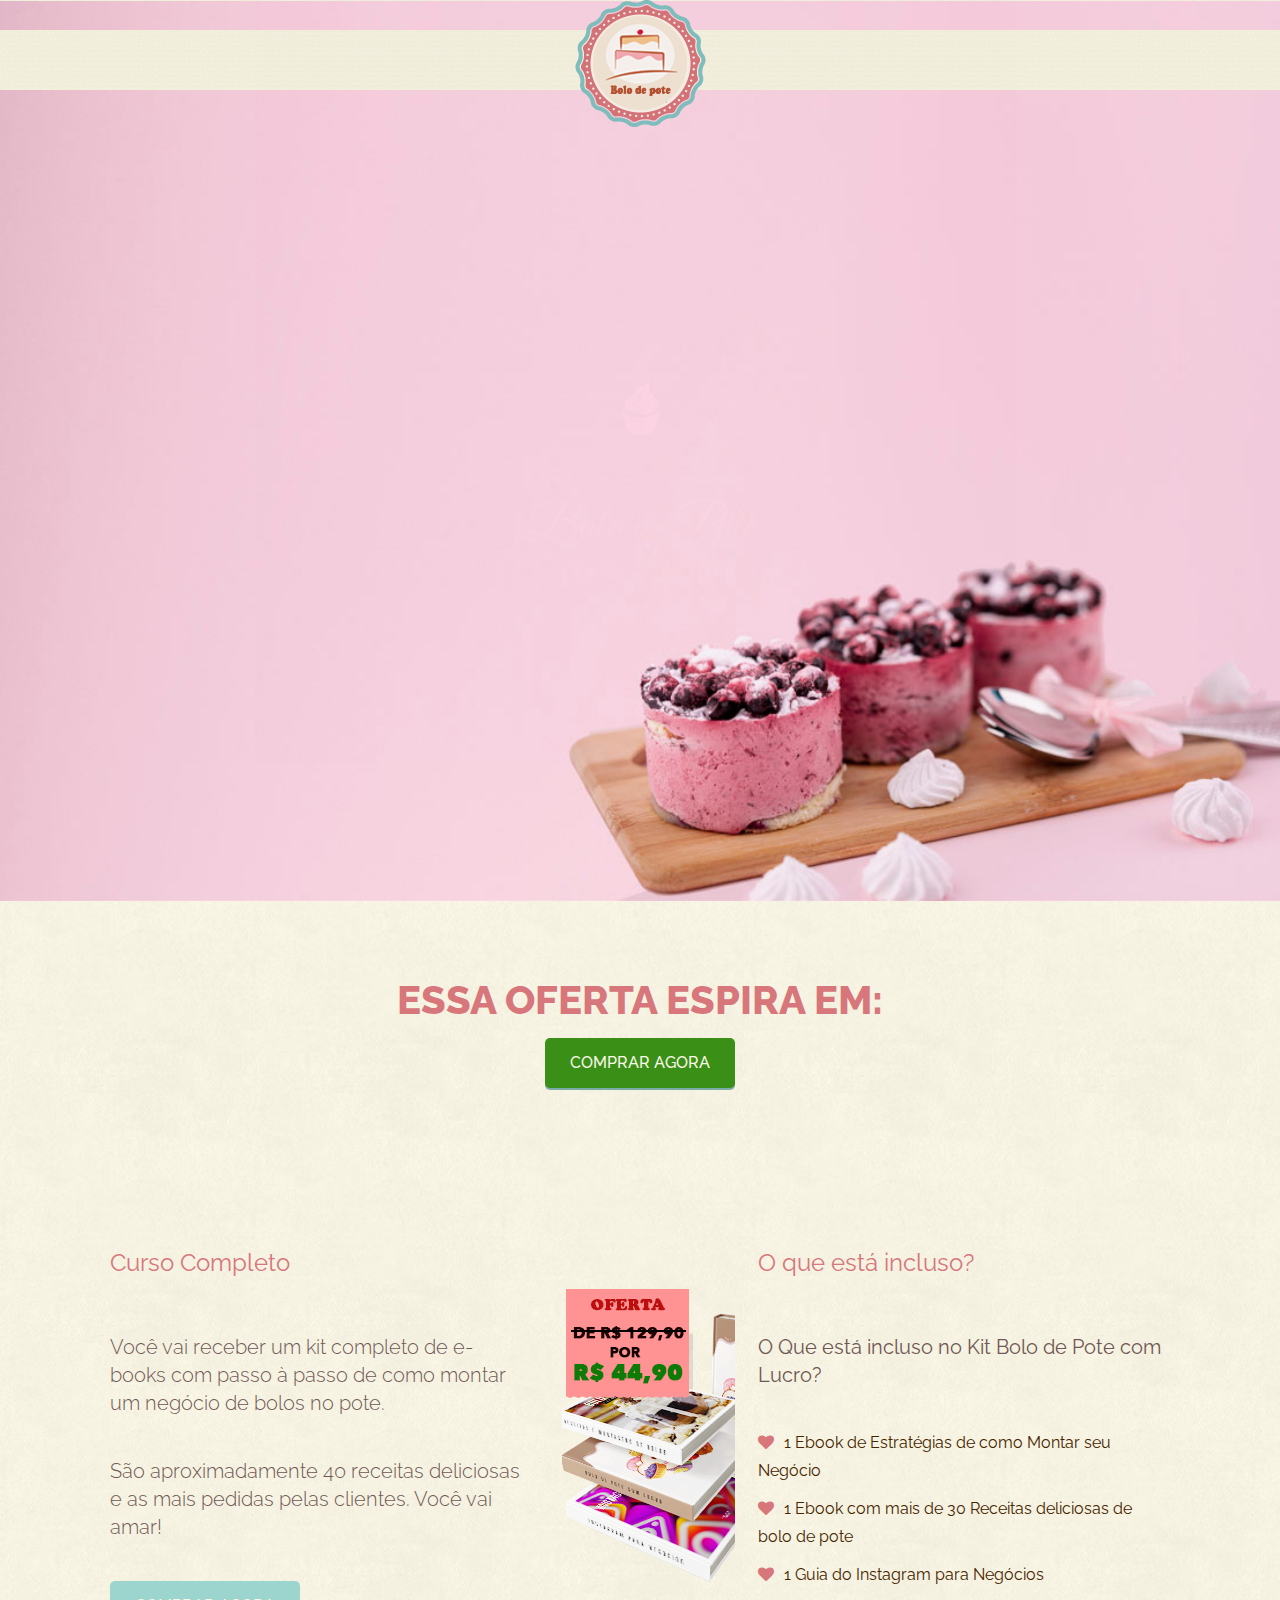
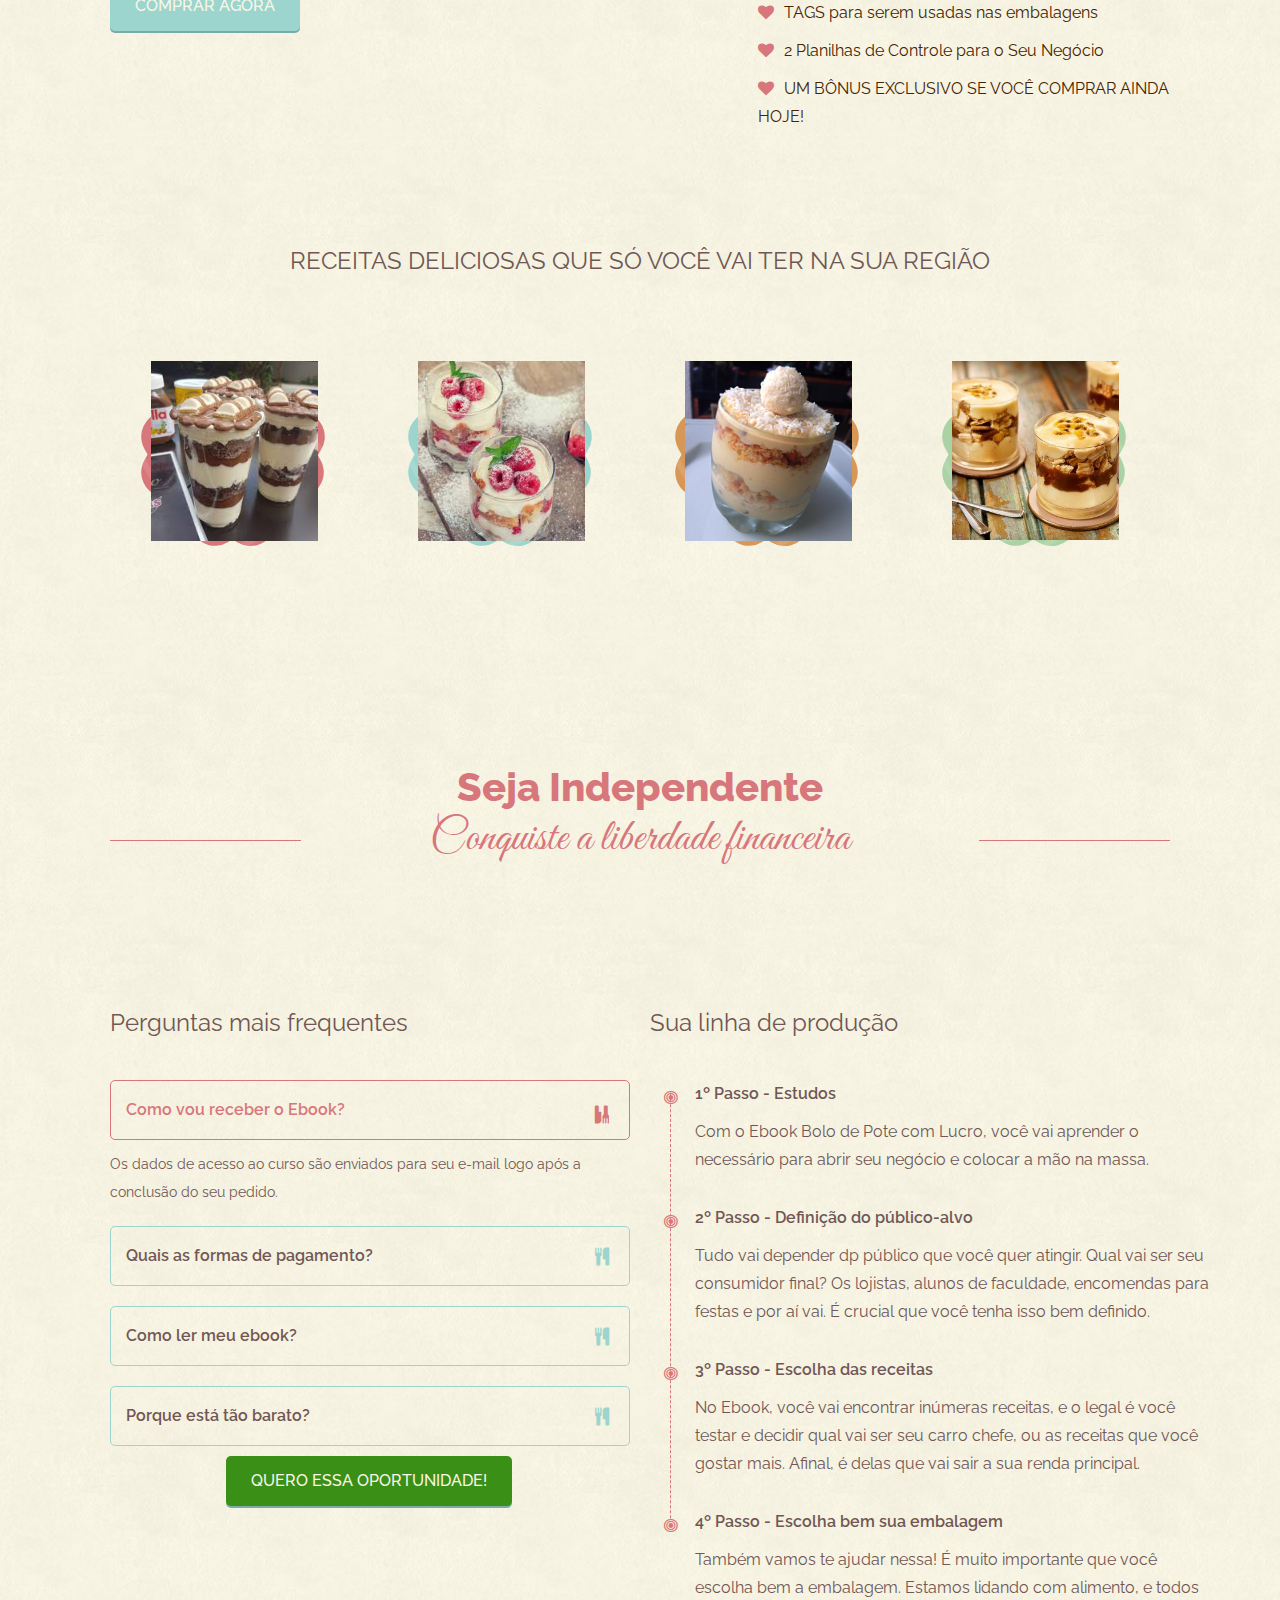
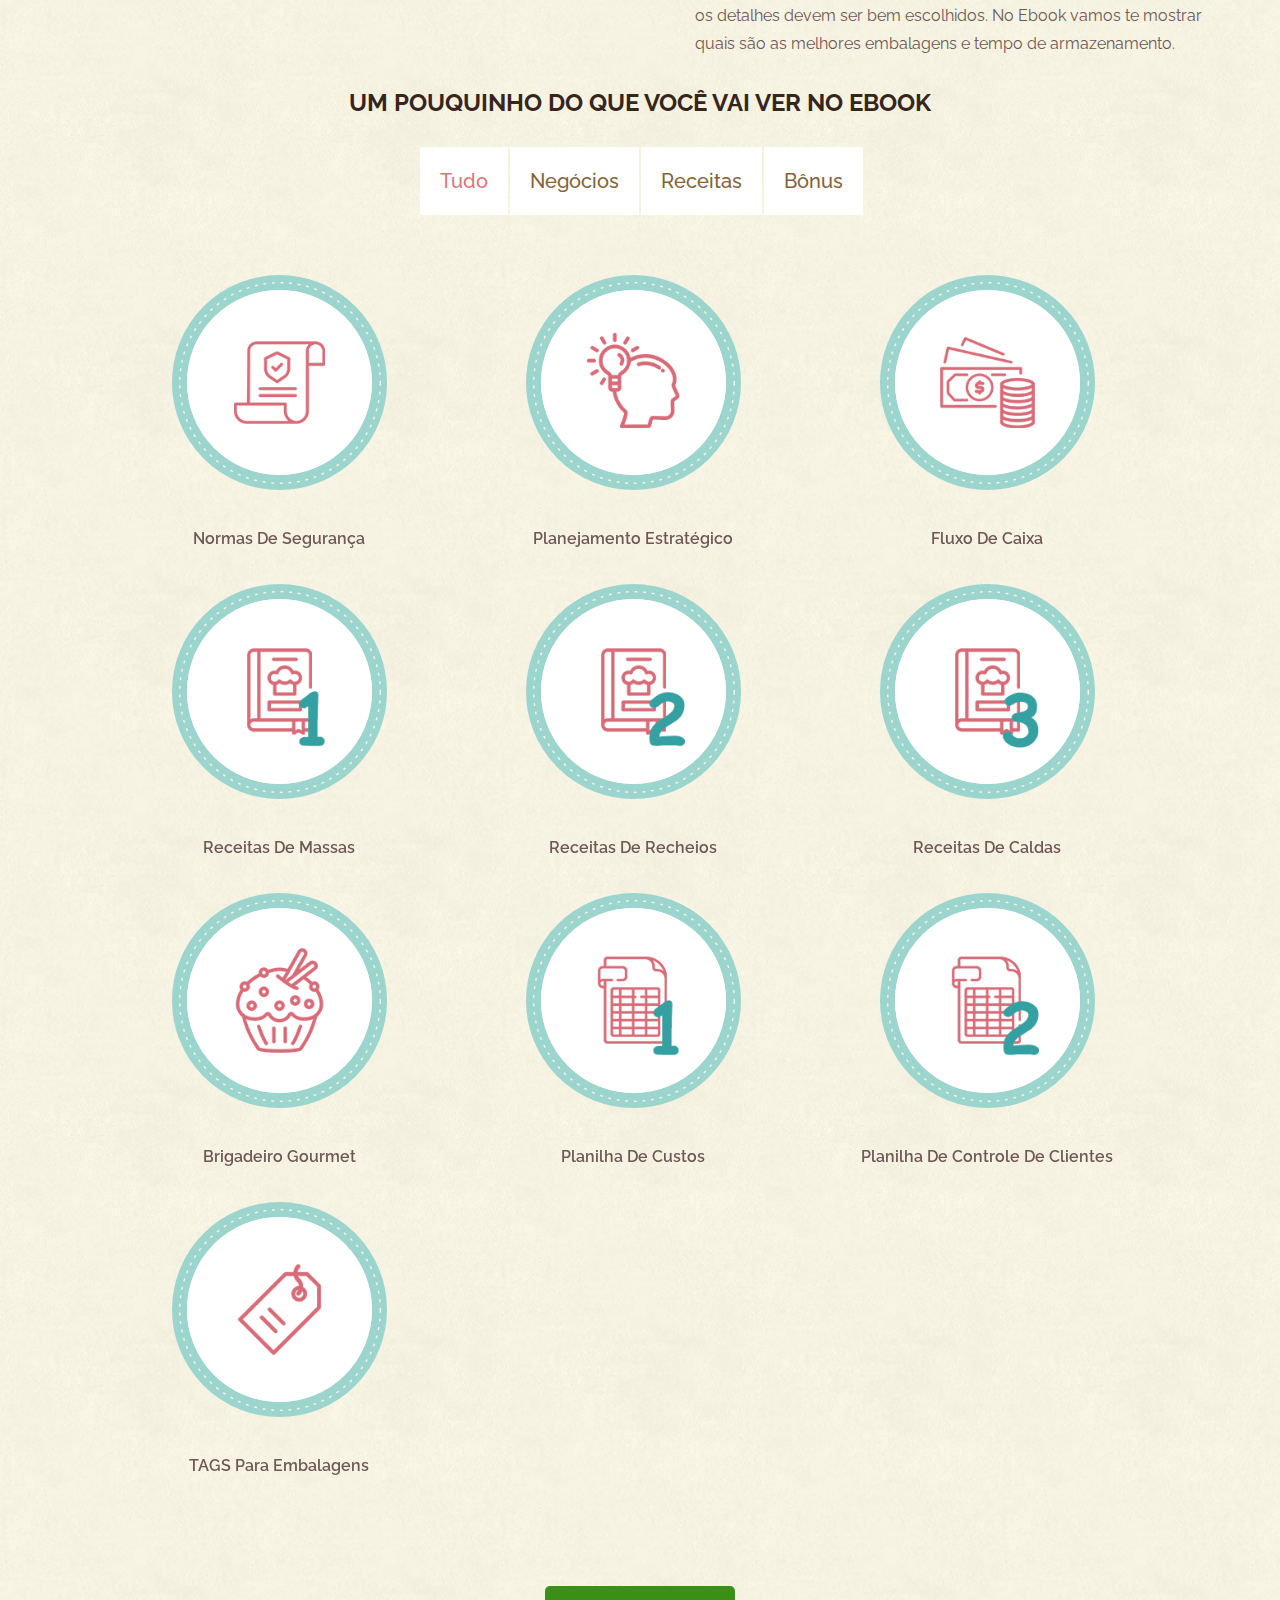
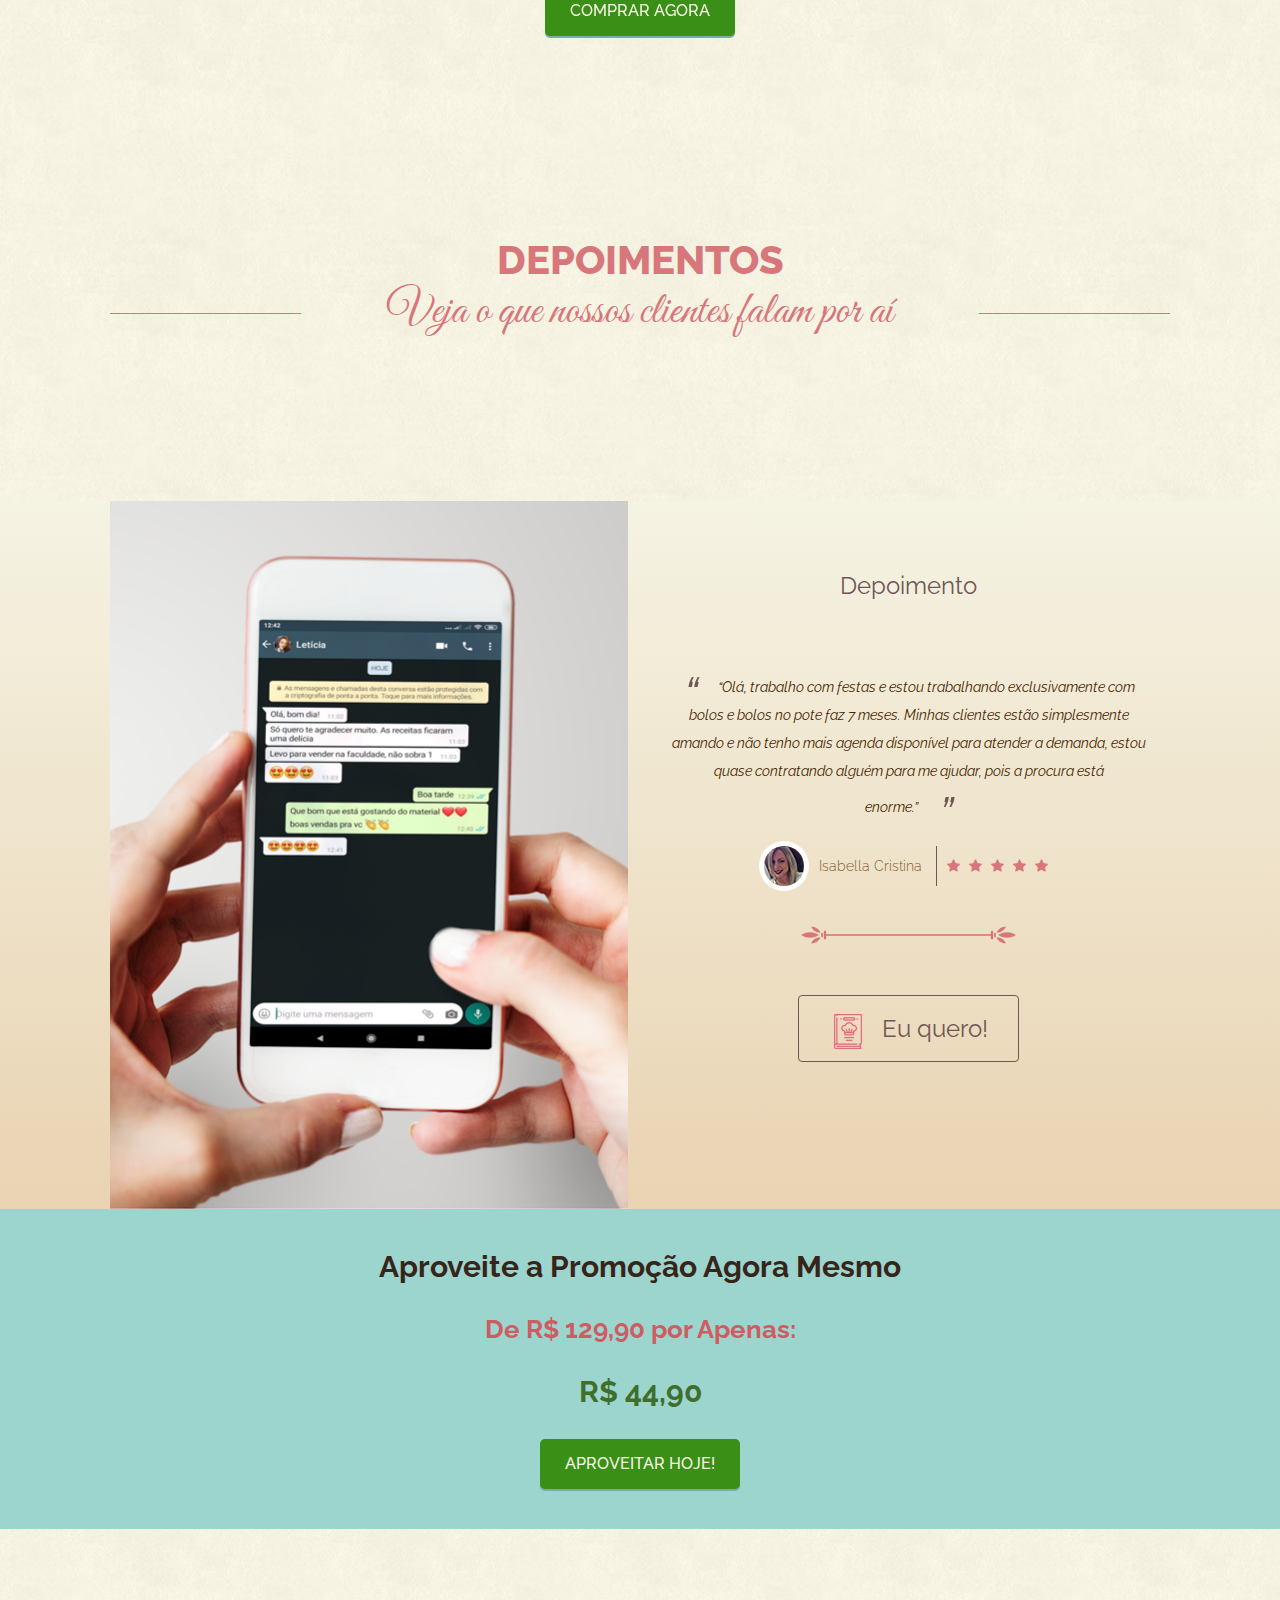
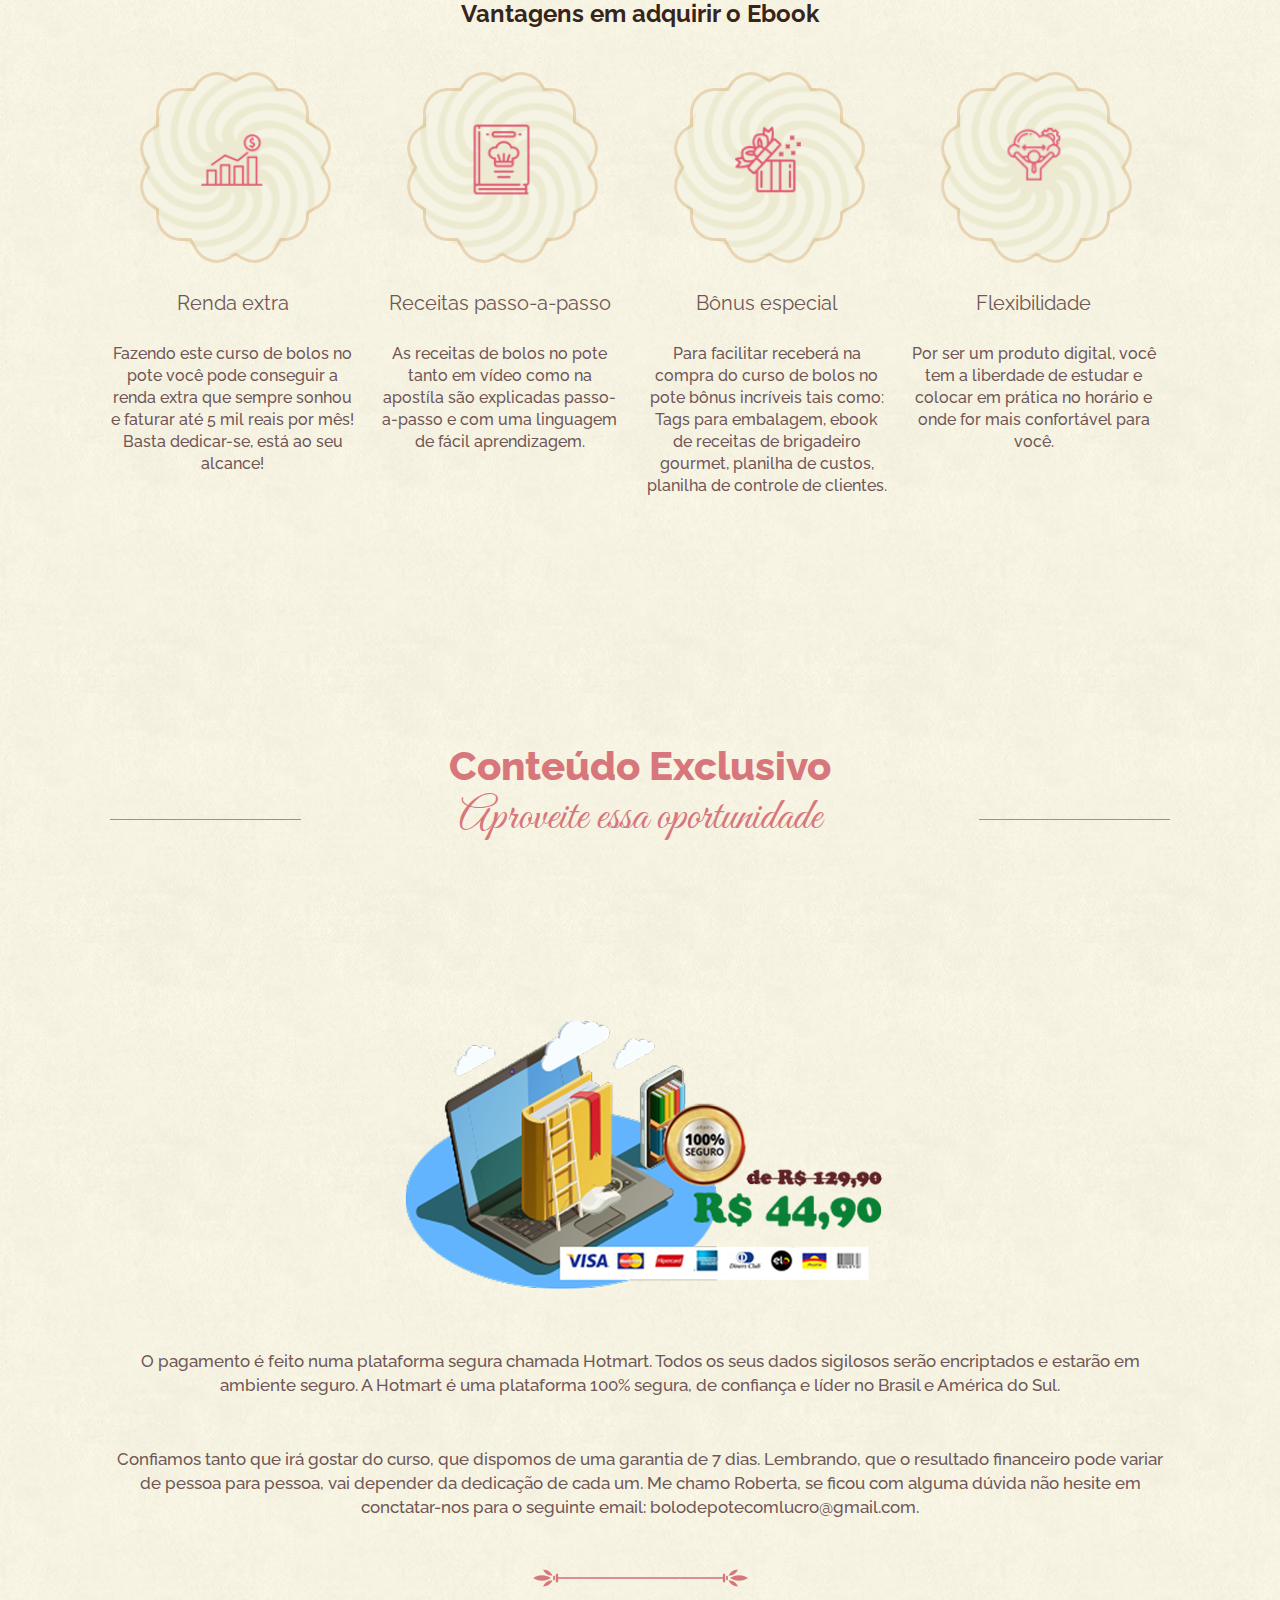
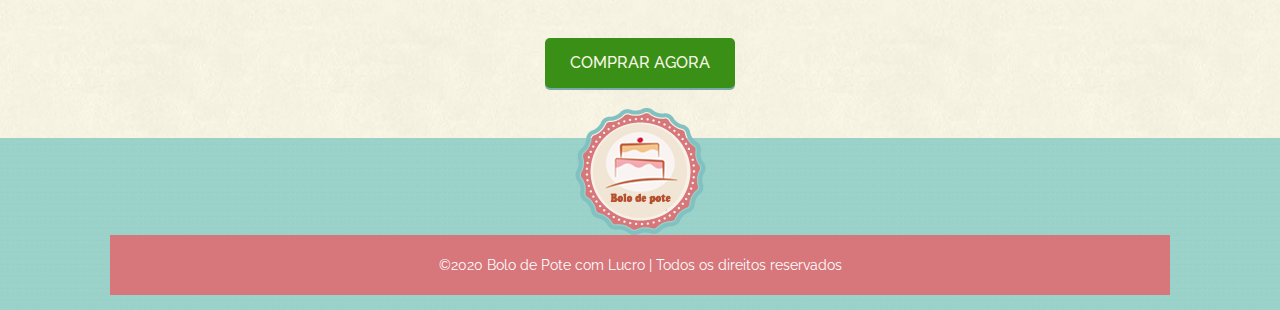
==== index.html @ 1e15fc76 "checkout" ====
<!doctype html>
<!--[if IE 7 ]>    <html lang="en-gb" class="isie ie7 oldie no-js"> <![endif]-->
<!--[if IE 8 ]>    <html lang="en-gb" class="isie ie8 oldie no-js"> <![endif]-->
<!--[if IE 9 ]>    <html lang="en-gb" class="isie ie9 no-js"> <![endif]-->
<!--[if (gt IE 9)|!(IE)]><!--> <html lang="en-gb" class="no-js"> <!--<![endif]-->

<head>
	<meta charset="utf-8">
	<meta name="viewport" content="width=device-width, initial-scale=1, maximum-scale=1">
	
	<title>Bolo de Pote</title> 
	
	<meta name="description" content="">
	<meta name="author" content="">
    
    <!--[if lt IE 9]>
        <script src="http://html5shim.googlecode.com/svn/trunk/html5.js"></script>
    <![endif]-->

  <!-- **CSS - stylesheets** -->
  <link id="default-css" rel="stylesheet" href="style.css" type="text/css" media="all" />
  <link id="shortcodes-css" rel="stylesheet" href="css/shortcodes.css" type="text/css" media="all"/>
  <link href="css/responsive.css" rel="stylesheet" media="all" />
  <link href="css/animations.css" rel="stylesheet" media="all" />
  <link href="css/settings.css" rel="stylesheet" media="all" />
  
  <link href="css/pace-theme-center-radar.css" rel="stylesheet" type="text/css" />
  <link href="css/isotope.css" rel="stylesheet" type="text/css" media="all" />
  <link href="css/prettyPhoto.css" rel="stylesheet" type="text/css" media="all" />
  
    <!--[if lt IE 9]>
	    <script src="js/html5.js"></script>
    <![endif]-->
  
  <!-- **Font Awesome** -->
  <link rel="stylesheet" href="css/font-awesome.min.css" type="text/css" />

  <script src="js/modernizr-2.6.2.min.js"></script>
  
</head>

<body>
	<div class="cover"><div class='raindrop'></div><h1><i class="icon-categories"></i>Bolo <span>de </span>      Pote <span>com Lucro</span></h1></div>
	<div class="wrapper"><!--wrapper starts here-->
       <div id="header-wrapper"><!--header-wrapper Starts here-->
            <header id="header"><!--header Starts here-->
                <div class="container"><!-- container starts-->
                    <div id="logo">
                        <a href="https://payment.hotmart.com/J24771725T?off=u22amyzp&checkoutMode=10&bid=1588713278536"><img alt="" title="Icecream" src="images/logo.png" /></a>
                    </div>                    
                    <div id="menu-container">
                        <nav id="main-menu"><!--main-menu Starts-->
                            <ul class="group left-nav">

                               <!--  <li class="current_page_item"><a href="#home">Home</a></li>
                                <li><a href="#expertise">Expertise</a></li>
                                <li><a href="#shop">Shop</a></li>
                                <li><a href="#kitchen">Kitchen</a></li>
                                </ul>
                                <ul class="group right-nav">
                                <li><a href="#specials">Specials</a></li>
                                <li><a href="#news">News</a></li>
                                
                                <li><a href="#contact">Contact</a></li> -->
                            </ul>                            
                        </nav><!--main-menu Ends-->
                        <div class="responsive-nav"><!--responsive menu Starts-->
                            <ul>
                               <!--  <li class="meanmenu-reveal">
                                    <a class="meanmenu-icon open-nav"><span></span><span></span><span></span></a>
                                    <ul class="meanmenu-list" style="display:none;">
                                        <li class="current_page_item"><a href="#home">Home</a></li>
                                        <li><a href="#expertise">Expertise</a></li>
                                        <li><a href="#shop">Shop</a></li>
                                        <li><a href="#kitchen">Kitchen</a></li>
                                        <li><a href="#specials">Specials</a></li>
                                        <li><a href="#news">News</a></li>
                                        <li><a href="#contact">Contact</a></li>
                                    </ul>
                                </li> -->
                            </ul>                            
                        </div><!--responsive menu Ends-->
                    </div>
                </div><!-- container Ends-->
            </header><!--header Ends here-->
        </div><!--header-wrapper Ends here-->    

        <div id="main-content"><!--main-content Starts Here-->
            <section id="home"><!--home Starts Here-->
			  <!-- **Slider Section** -->
              <div id="slider"><!-- START REVOLUTION SLIDER 4.5.95 fullscreen mode -->
              
                <div id="rev_slider_25_1_wrapper" class="rev_slider_wrapper fullscreen-container" style="padding:0px;">
                    <div id="rev_slider_25_1" class="rev_slider fullscreenbanner">
                      <ul><!-- SLIDE  -->
                          <li data-transition="random" data-slotamount="7" data-masterspeed="300"  data-saveperformance="off" >
                              <!-- MAIN IMAGE -->
                              <img src="images/home-bolo-de-pote-com-lucro.jpg"  alt="bg22"  data-bgposition="center top" data-kenburns="on" data-duration="1500" data-ease="Linear.easeNone" data-bgfit="100" data-bgfitend="110" data-bgpositionend="center bottom">
                              <!-- LAYERS -->
                      
                              <!-- LAYER NR. 1 -->
                              <div class="tp-caption randomrotate rs-parallaxlevel-0"
                                  data-x="center" data-hoffset="0"
                                  data-y="195" 
                                  data-speed="1000"
                                  data-start="1500"
                                  data-easing="Power3.easeInOut"
                                  data-elementdelay="0.1"
                                  data-endelementdelay="0.1"
                                  data-endspeed="300"
                                  style="z-index: 2;"><h2></h2><!-- <img src="images/slider.png" alt=""> -->
                              </div>
                      
                              <!-- LAYER NR. 2 -->
                              <div class="tp-caption skewfromrightshort rs-parallaxlevel-0"
                                  data-x="center" data-hoffset="0"
                                  data-y="bottom" data-voffset="-250"
                                  data-speed="1000"
                                  data-start="600"
                                  data-easing="Power3.easeInOut"
                                  data-elementdelay="0.1"
                                  data-endelementdelay="0.1"
                                  data-endspeed="300"
                                  style="z-index: 3;">
                                      <div style="" class="tp-layer-inner-rotation   rs-pulse"  data-easing="Power3.easeInOut" data-speed="1" data-zoomstart="1" data-zoomend="1"><img src="images/728x76.png" alt="">
                                      </div>
                              </div>
                      
                              <!-- LAYER NR. 3 -->
                              <div class="tp-caption customin rs-parallaxlevel-0"
                                  data-x="center" data-hoffset="0"
                                  data-y="bottom" data-voffset="-150"
                                  data-customin="x:0;y:0;z:0;rotationX:0;rotationY:0;rotationZ:0;scaleX:0;scaleY:0;skewX:0;skewY:0;opacity:0;transformPerspective:600;transformOrigin:50% 50%;"
                                  data-speed="1100"
                                  data-start="700"
                                  data-easing="Power3.easeInOut"
                                  data-elementdelay="0.1"
                                  data-endelementdelay="0.1"
                                  data-endspeed="300"
                                  style="z-index: 4;"><a href="https://payment.hotmart.com/J24771725T?off=u22amyzp&checkoutMode=10&bid=1588713278536"><img src="images/botao.png" alt=""></a>
                              </div>
                      
                              <!-- LAYER NR. 4 -->
                              <div class="tp-caption customin rs-parallaxlevel-0"
                                  data-x="center" data-hoffset="0"
                                  data-y="300" 
                                  data-customin="x:0;y:0;z:0;rotationX:0;rotationY:0;rotationZ:0;scaleX:0;scaleY:0;skewX:0;skewY:0;opacity:0;transformPerspective:600;transformOrigin:50% 50%;"
                                  data-speed="1200"
                                  data-start="600"
                                  data-easing="Power3.easeInOut"
                                  data-elementdelay="0.1"
                                  data-endelementdelay="0.1"
                                  data-endspeed="300"
                                  style="z-index: 5;"><!-- <h1>Fature até R$ 5.000,00 ao mês na venda de bolos de pote!</h1> --><img src="images/home-teste.png" alt="">
                              </div>
                          </li>
                          <!-- SLIDE 
                          <li data-transition="random" data-slotamount="7" data-masterspeed="300"  data-saveperformance="off" >
                             MAIN IMAGE -->
                              <img src="images/home.png"  alt="bg3"  data-bgposition="center top" data-kenburns="on" data-duration="9000" data-ease="Linear.easeNone" data-bgfit="100" data-bgfitend="110" data-bgpositionend="center bottom">
                              <!-- LAYERS -->
                      
                              <!-- LAYER NR. 1 -->
                              <div class="tp-caption skewfromleftshort rs-parallaxlevel-0"
                                  data-x="0"
                                  data-y="320" 
                                  data-speed="900"
                                  data-start="1500"
                                  data-easing="Power3.easeInOut"
                                  data-elementdelay="0.1"
                                  data-endelementdelay="0.1"
                                  data-endspeed="300"
                                  style="z-index: 2;"><h1>Receitas Passo a Passo</h1>
                              </div>
                      
                              <!-- LAYER NR. 2 -->
                              <div class="tp-caption customin rs-parallaxlevel-0"
                                  data-x="0"
                                  data-y="390" 
                                  data-customin="x:0;y:0;z:0;rotationX:0;rotationY:0;rotationZ:0;scaleX:0;scaleY:0;skewX:0;skewY:0;opacity:0;transformPerspective:600;transformOrigin:50% 50%;"
                                  data-speed="2000"
                                  data-start="2000"
                                  data-easing="Power3.easeInOut"
                                  data-elementdelay="0.1"
                                  data-endelementdelay="0.1"
                                  data-endspeed="300"
                                  style="z-index: 3;"><h1>Planilhas de controle</h1>
                              </div>
                      
                              <!-- LAYER NR. 3 -->
                              <div class="skewfromrightshort rs-parallaxlevel-0"
                                 data-x="40"
                                  data-y="600" 
                                  data-speed="1500"
                                  data-start="4000"
                                  data-easing="Power3.easeInOut"
                                  data-elementdelay="0.1"
                                  data-endelementdelay="0.1"
                                  data-endspeed="300"
                                  style="z-index: 3;">
                                      <div style="" class="tp-layer-inner-rotation   rs-pulse"  data-easing="Power3.easeInOut" data-speed="1" data-zoomstart="1" data-zoomend="1"><a href="https://payment.hotmart.com/J24771725T?off=u22amyzp&checkoutMode=10&bid=1588713278536"><img src="images/botao.png" alt="">
                                      </div>
                              </div>
                      
                              <!-- LAYER NR. 4 -->
                              <div class="tp-caption customin rs-parallaxlevel-0"
                                  data-x="70"
                                  data-y="730" 
                                  data-customin="x:0;y:0;z:0;rotationX:0;rotationY:0;rotationZ:0;scaleX:0;scaleY:0;skewX:0;skewY:0;opacity:0;transformPerspective:600;transformOrigin:50% 50%;"
                                  data-speed="900"
                                  data-start="5500"
                                  data-easing="Power3.easeInOut"
                                  data-elementdelay="0.1"
                                  data-endelementdelay="0.1"
                                  data-endspeed="300"
                                  style="z-index: 5;"><img src="images/teste-2.png" alt="">
                              </div>
                      
                              <!-- LAYER NR. 5 -->
                              <div class="tp-caption sfb rs-parallaxlevel-0"
                                  data-x="0"
                                  data-y="475" 
                                  data-speed="2000"
                                  data-start="3500"
                                  data-easing="Power3.easeInOut"
                                  data-elementdelay="0.1"
                                  data-endelementdelay="0.1"
                                  data-endspeed="300"
                                  style="z-index: 6;"><h1>Bônus Especial</h1>
                              </div>
                          </li>
                          <!-- SLIDE  -->
                          <li data-transition="random" data-slotamount="7" data-masterspeed="300"  data-saveperformance="off" >
                              <!-- MAIN IMAGE -->
                              <img src="images/home-2.jpg"  alt="bg11"  data-bgposition="center bottom" data-kenburns="on" data-duration="1000" data-ease="Linear.easeNone" data-bgfit="100" data-bgfitend="110" data-bgpositionend="center top">
                              <!-- LAYERS -->
                      
                              <!-- LAYER NR. 1 -->
                              <div class="tp-caption skewfromleftshort rs-parallaxlevel-0"
                                  data-x="0"
                                  data-y="370" 
                                  data-speed="1000"
                                  data-start="900"
                                  data-easing="Power3.easeInOut"
                                  data-elementdelay="0.1"
                                  data-endelementdelay="0.1"
                                  data-endspeed="300"
                                  style="z-index: 2;"><a href="https://payment.hotmart.com/J24771725T?off=u22amyzp&checkoutMode=10&bid=1588713278536"><img src="images/preco.png" alt=""></a>
                              </div>
                      
                              <!-- LAYER NR. 2 -->
                              <div class="tp-caption sfb rs-parallaxlevel-0"
                                  data-x="right" data-hoffset="100"
                                  data-y="bottom" data-voffset="0"
                                  data-speed="1500"
                                  data-start="1000"
                                  data-easing="Power3.easeInOut"
                                  data-elementdelay="0.1"
                                  data-endelementdelay="0.1"
                                  data-endspeed="300"
                                  style="z-index: 3;"><img src="images/forma-de-pagamento.png" alt="">
                              </div>
                      
                              <!-- LAYER NR. 3 -->
                              <div class="tp-caption customin rs-parallaxlevel-0"
                                  data-x="0"
                                  data-y="415" 
                                  data-customin="x:0;y:0;z:0;rotationX:0;rotationY:0;rotationZ:0;scaleX:0;scaleY:0;skewX:0;skewY:0;opacity:0;transformPerspective:600;transformOrigin:50% 50%;"
                                  data-speed="2000"
                                  data-start="2000"
                                  data-easing="Power3.easeInOut"
                                  data-elementdelay="0.1"
                                  data-endelementdelay="0.1"
                                  data-endspeed="300"
                                  style="z-index: 4;"><!-- <h1>07</h1> -->
                              </div>
                      
                              <!-- LAYER NR. 4 -->
                              <div class="tp-caption skewfromrightshort rs-parallaxlevel-0"
                                  data-x="0"
                                  data-y="560" 
                                  data-speed="1500"
                                  data-start="3500"
                                  data-easing="Power3.easeInOut"
                                  data-elementdelay="0.1"
                                  data-endelementdelay="0.1"
                                  data-endspeed="300"
                                  style="z-index: 5;"><!-- <h1>08</h1> -->
                              </div>
                      
                              <!-- LAYER NR. 5 -->
                              <div class="tp-caption customin rs-parallaxlevel-0"
                                  data-x="-37"
                                  data-y="566" 
                                  data-customin="x:0;y:0;z:0;rotationX:0;rotationY:0;rotationZ:0;scaleX:0;scaleY:0;skewX:0;skewY:0;opacity:0;transformPerspective:600;transformOrigin:50% 50%;"
                                  data-speed="300"
                                  data-start="4500"
                                  data-easing="Power3.easeInOut"
                                  data-elementdelay="0.1"
                                  data-endelementdelay="0.1"
                                  data-endspeed="300"
                                  style="z-index: 6;"><h1></h1>
                              </div>
                      
                              <!-- LAYER NR. 6 -->
                              <div class="tp-caption sfl rs-parallaxlevel-0"
                                  data-x="0"
                                  data-y="495" 
                                  data-speed="1000"
                                  data-start="5500"
                                  data-easing="Power3.easeInOut"
                                  data-elementdelay="0.1"
                                  data-endelementdelay="0.1"
                                  data-endspeed="300"
                                  style="z-index: 7;"><!-- <h1>10</h1> -->
                              </div>
                          </li>
                      </ul>
                      <div class="tp-bannertimer tp-bottom" style="visibility: hidden !important;"></div>
                  	</div>
                </div>
              </div><!-- **Slider Section - End** -->
            </section><!--Home Ends Here-->         
        	
            <section id="expertise" class="content"><!--Expertise Starts Here-->
            	<div class="full-width-section parallax title-parallax"><!--Full-width-section starts here-->
                	<div class="container">
                    	<div class="main-title">
                        <h2>ESSA OFERTA ESPIRA EM:</h2>
                          <h2 id="contador" style="color: red; font-size: -webkit-xxx-large;"></h2>
                                  <a href="https://payment.hotmart.com/J24771725T?off=u22amyzp&checkoutMode=10&bid=1588713278536" class="dt-sc-button medium" style="background: #3a9016; display:table;">COMPRAR AGORA </a>
                        
                        </div>
                    </div>
                </div><!--Full-width-section Ends here-->
                <div class="dt-sc-hr-invisible-large"></div>
                <div class="content-wrapper"><!--content-wrapper Starts Here-->
                	<div class="container"><!--container Starts Here-->
                    	<div class="welcome-text"><!--welcome-text Starts-->
                          <div class="dt-sc-two-fifth column first">
                              <h3>Curso Completo</h3>
                              <p>Você vai receber um kit completo de e-books com passo à passo de como montar um negócio de bolos no pote.</p>
                              <p>São aproximadamente 40 receitas deliciosas e as mais pedidas pelas clientes. Você vai amar!</p>
                              <a href="https://payment.hotmart.com/J24771725T?off=u22amyzp&checkoutMode=10&bid=1588713278536" class="dt-sc-button medium">COMPRAR AGORA</a>
                          </div>
                          <div class="dt-sc-one-fifth column">
                          	  <a href="https://payment.hotmart.com/J24771725T?off=u22amyzp&checkoutMode=10&bid=1588713278536"><span class="icecone"></span></a>
                          </div>                          
                          <div class="dt-sc-two-fifth column">
                          	<div class="welcome-text-right"><!--welcome-text-right Starts here-->
                              <h3>O que está incluso?</h3>
                              <p>O Que está incluso no Kit Bolo de Pote com Lucro?</p>
                              <ul>
                              	<li>1 Ebook de Estratégias de como Montar seu Negócio</li>
                                <li>1 Ebook com mais de  30 Receitas deliciosas de bolo de pote</li>
                                <li>1 Guia do Instagram para Negócios</li>
                                <li>TAGS para serem usadas nas embalagens</li>
                                <li>2 Planilhas de Controle para o Seu Negócio</li>
                                <li>UM BÔNUS EXCLUSIVO SE VOCÊ COMPRAR AINDA HOJE!</li>
                              </ul>
                          	</div><!--welcome-text-right Ends here-->
                          </div>
                        </div><!--welcome-text Ends-->
                        <div class="welcome-text-detail"><!--welcome-text-detail starts-->
                          <h3>RECEITAS DELICIOSAS QUE SÓ VOCÊ VAI TER NA SUA REGIÃO</h3>
                          <div class="dt-sc-one-fourth column first"><!--dt-sc-one-fourth starts here-->
                          	<div class="dt-sc-icon-content type1 pink"><!--dt-sc-icon-content starts-->
                            	<div class="flower-shape"><!--flower-shape starts-->
                                	<div class="inner-shape">
                                      <div class="flower-img">
                                          <img src="images/receita-1.png" alt="" title="">
                                      </div>                                    
                                    </div>
                                </div><!--flower-shape Ends-->
                            	<!-- <h5>Choco Stawberry</h5> -->
                            </div><!--dt-sc-icon-content Ends-->
                          </div><!--dt-sc-one-fourth ends here-->
                          
                          <div class="dt-sc-one-fourth column"><!--dt-sc-one-fourth starts here-->
                          	<div class="dt-sc-icon-content type1 aqua"><!--dt-sc-icon-content starts-->
                            	<div class="flower-shape"><!--flower-shape starts-->
                                	<div class="inner-shape">
                                      <div class="flower-img">
                                          <img src="images/receita-2.png" alt="" title="">
                                      </div>                                    
                                    </div>
                                </div><!--flower-shape Ends-->
<!--                             	<h5>Choco Stawberry</h5>
 -->                            </div><!--dt-sc-icon-content Ends-->
                          </div><!--dt-sc-one-fourth ends here-->
                          
                          <div class="dt-sc-one-fourth column"><!--dt-sc-one-fourth starts here-->
                          	<div class="dt-sc-icon-content type1 brown"><!--dt-sc-icon-content starts-->
                            	<div class="flower-shape"><!--flower-shape starts-->
                                	<div class="inner-shape">
                                      <div class="flower-img">
                                          <img src="images/receita-3.png" alt="" title="">
                                      </div>                                    
                                    </div>
                                </div><!--flower-shape Ends-->
<!--                             	<h5>Choco Stawberry</h5>
 -->                            </div><!--dt-sc-icon-content Ends-->
                          </div><!--dt-sc-one-fourth ends here-->
                          
                          <div class="dt-sc-one-fourth column"><!--dt-sc-one-fourth starts here-->
                          	<div class="dt-sc-icon-content type1 green"><!--dt-sc-icon-content starts-->
                            	<div class="flower-shape"><!--flower-shape starts-->
                                	<div class="inner-shape">
                                      <div class="flower-img">
                                          <img src="images/receita-4.png" alt="" title="">
                                      </div>                                    
                                    </div>
                                </div><!--flower-shape Ends-->
<!--                             	<h5>Choco Stawberry</h5>
 -->                            </div><!--dt-sc-icon-content Ends-->
                          </div><!--dt-sc-one-fourth ends here-->                                                    
                                                    
                        </div><!--welcome-text-detail ends-->                        
                    </div><!--container Ends Here-->
                </div><!--content-wrapper Ends Here-->
            </section><!--Expertise Ends Here-->
           <section>
             <div class="container">
           </div>
           </section>
            <section id="shop" class="content"><!--Shop Starts Here-->
            	<div class="full-width-section parallax title-parallax"><!--Full-width-section starts here-->
                	<div class="container">
                    	<div class="main-title">
                        	<h2>Seja Independente</h2>
                            <p>Conquiste a liberdade financeira</p>
                       </div>
                    </div>
                </div><!--Full-width-section Ends here-->
                <div class="dt-sc-hr-invisible-large"></div>
                <div class="content-wraper"><!--content-wraper stats here-->
                	<div class="dt-sc-menuitems-carousel-wrapper"><!--dt-sc-menuitems-carousel-wrapper starts here-->
                    <div class="container"><!--container starts Here-->
                        <div class="dt-sc-one-half column first"><!--dt-sc-one-half Starts-->
                          <div class="dt-sc-toggle-frame-set"><!--dt-sc-toggle-frame-set Starts-->
                              <div class="border-title"><h2> Perguntas mais frequentes </h2></div>
                              <div class="dt-sc-toggle-frame">
                                  <p class="medium dt-sc-toggle-accordion active"> <a title="" href="https://payment.hotmart.com/J24771725T?off=u22amyzp&checkoutMode=10&bid=1588713278536"> Como vou receber o Ebook? </a> </p>
                                  <div class="dt-sc-toggle-content" style="display: block;">
                                      <p> Os dados de acesso ao curso são enviados para seu e-mail logo após a conclusão do seu pedido.</p>
                                  </div>
                              </div>
                              <div class="dt-sc-toggle-frame">
                                  <p class="medium dt-sc-toggle-accordion"> <a title="" href="https://payment.hotmart.com/J24771725T?off=u22amyzp&checkoutMode=10&bid=1588713278536"> Quais as formas de pagamento?</a> </p>
                                  <div class="dt-sc-toggle-content" style="display: none;">
                                      <p> Você pode fazer o seu pagamento via cartões de crédito, débito e boleto bancário. Você pode pagar no boleto ou no cartão e até dividir se precisar. </p>
                                  </div>
                              </div>
                              <div class="dt-sc-toggle-frame">
                                  <p class="medium dt-sc-toggle-accordion"> <a title="" href="https://payment.hotmart.com/J24771725T?off=u22amyzp&checkoutMode=10&bid=1588713278536"> Como ler meu ebook? </a> </p>
                                  <div class="dt-sc-toggle-content" style="">
                                      <p> Você poderá imprimir facilmente seu ebook e ler as páginas no seu celular ou tablet, você vai ver o quanto é prático e rápido seguir suas receitas assim!</p>
                                  </div>
                              </div>
                              <div class="dt-sc-toggle-frame">
                                  <p class="medium dt-sc-toggle-accordion"> <a title="" href="https://payment.hotmart.com/J24771725T?off=u22amyzp&checkoutMode=10&bid=1588713278536">Porque está tão barato?</a> </p>
                                  <div class="dt-sc-toggle-content" style="">
                                      <p> Vi a necessidade de trazer um material de qualidade, depois de tentar outros materias por aí. Tenho o desejo de ajudar pessoas que querem conquistar a liberdade financeira. </p>
                                  </div>
                                  <div><a href="https://payment.hotmart.com/J24771725T?off=u22amyzp&checkoutMode=10&bid=1588713278536" class="dt-sc-button medium" style="background: #3a9016; display:table;"> QUERO ESSA OPORTUNIDADE! </a></div>
                              </div><!-- **Accordion Frame Set End** --> 
                          </div><!--dt-sc-toggle-frame-set Ends-->                          
                        </div><!--dt-sc-one-half ends-->
                        <div class="dt-sc-one-half column">
                          <div class="border-title">
                              <h2> Sua linha de produção </h2>
                            </div>
                            <section class="timeline"><!--Timeline Starts Here-->
                              <article class="dt-sc-icon-content">
                                    <div class="dt-sc-icon-details">
                                      <h5>1º Passo - Estudos</h5>
                                        <p>Com o Ebook Bolo de Pote com Lucro, você vai aprender o necessário para abrir seu negócio e colocar a mão na massa.</p>
                                    </div>
                                </article>
                              <article class="dt-sc-icon-content">
                                    <div class="dt-sc-icon-details">
                                      <h5>2º Passo - Definição do público-alvo</h5>
                                        <p>Tudo vai depender dp público que você quer atingir. Qual vai ser seu consumidor final? Os lojistas, alunos de faculdade, encomendas para festas e por aí vai. É crucial que você tenha isso bem definido.</p>
                                    </div>
                                </article>
                              <article class="dt-sc-icon-content">
                                    <div class="dt-sc-icon-details">
                                      <h5>3º Passo - Escolha das receitas</h5>
                                        <p> No Ebook, você vai encontrar inúmeras receitas, e o legal é você testar e decidir qual vai ser seu carro chefe, ou as receitas que você gostar mais. Afinal, é delas que vai sair a sua renda principal.</p>
                                    </div>
                                </article>
                              <article class="dt-sc-icon-content">
                                    <div class="dt-sc-icon-details">
                                      <h5>4º Passo - Escolha bem sua embalagem</h5>
                                        <p>Também vamos te ajudar nessa! É muito importante que você escolha bem a embalagem. Estamos lidando com alimento, e todos os detalhes devem ser bem escolhidos. No Ebook vamos te mostrar quais são as melhores embalagens e tempo de armazenamento. </p>
                                    </div>
                                </article>                                                                                                
                            </section><!--Timeline Ends Here-->
                        </div>
                    </div><!--container Ends Here-->
                      <div class="container">

                        <div>
                          <h3 style="text-align: center;">UM POUQUINHO DO QUE VOCÊ VAI VER NO EBOOK</h3>
                        </div>

                        <div class="dt-sc-sorting-container"><!--sorting-container starts-->
                              <a class="active-sort" data-filter=".all-sort" href="#">Tudo</a>
                              <a href="#" data-filter=".non-veg-receipes-sort">Negócios</a>
                              <a href="#" data-filter=".veg-receipes-sort">Receitas</a>
                              <a href="#" data-filter=".soups-sort">Bônus</a>
                        </div>
                        <div class="menu-item-list"><!--menu-item-list starts Here-->
                          <div class="dt-sc-menuitems-carousel"><!--dt-sc-testimonial-carousel starts here-->
                           <!-- <div class="catelog-item">--><!--catelog-item Starts-->
                              <div class="column dt-sc-one-third catelog-menu all-sort non-veg-receipes-sort "><!--catelog-menu Starts Here-->
                               <a data-gal="prettyPhoto[gallery]">
                                  <div class="catelog-thumb">
                                      <img src="images/normas-de-seguranca.png" alt="" title="The Buffet Corner" />
                                  </div>
                                </a>
                                <h5><a href="#">Normas de Segurança</a></h5>
<!--                                 <span class="price">$14.55</span>
 -->                              </div><!--catelog-menu Ends Here-->
                              
                              <div class="column dt-sc-one-third catelog-menu all-sort non-veg-receipes-sort"><!--catelog-menu Starts Here-->
                                <a data-gal="prettyPhoto[gallery]">
                                  <div class="catelog-thumb">
                                      <img src="images/planejamento-estrategico.png" alt="" title="The Buffet Corner" />
                                  </div>
                                </a>
                                <h5><a href="#">Planejamento Estratégico</a></h5>
<!--                                 <span class="price">$14.55</span>
 -->                              </div><!--catelog-menu Ends Here-->
                              
                              <div class="column dt-sc-one-third catelog-menu all-sort non-veg-receipes-sort"><!--catelog-menu Starts Here-->
                              	<a data-gal="prettyPhoto[gallery]">
                                  <div class="catelog-thumb">
                                      <img src="images/fluxo-de-caixa.png" alt="" title="The Buffet Corner" />
                                  </div>
                                </a>
                                <h5><a href="#">Fluxo de Caixa</a></h5>
<!--                                 <span class="price">$14.55</span>
 -->                              </div><!--catelog-menu Ends Here-->
                              
                              <div class="column dt-sc-one-third catelog-menu all-sort veg-receipes-sort"><!--catelog-menu Starts Here-->
                              	<a data-gal="prettyPhoto[gallery]">
                                  <div class="catelog-thumb">
                                      <img src="images/receitas-massas.png" alt="" title="The Buffet Corner" />
                                  </div>
                                </a>
                                <h5><a href="#">Receitas de Massas</a></h5>
<!--                                 <span class="price">$14.55</span>
 -->                              </div><!--catelog-menu Ends Here--> 

                                <div class="column dt-sc-one-third catelog-menu all-sort veg-receipes-sort"><!--catelog-menu Starts Here-->
                                <a data-gal="prettyPhoto[gallery]">
                                  <div class="catelog-thumb">
                                      <img src="images/receitas-recheios.png" alt="" title="The Buffet Corner" />
                                  </div>
                                </a>
                                <h5><a href="#">Receitas de Recheios</a></h5>
<!--                                 <span class="price">$14.55</span>
 -->                              </div><!--catelog-menu Ends Here--> 

                                <div class="column dt-sc-one-third catelog-menu all-sort veg-receipes-sort"><!--catelog-menu Starts Here-->
                                <a data-gal="prettyPhoto[gallery]">
                                  <div class="catelog-thumb">
                                      <img src="images/receitas-caldas.png" alt="" title="The Buffet Corner" />
                                  </div>
                                </a>
                                <h5><a href="#">Receitas de Caldas</a></h5>
<!--                                 <span class="price">$14.55</span>
 -->                              </div><!--catelog-menu Ends Here--> 
                              
                              <div class="column dt-sc-one-third catelog-menu all-sort veg-receipes-sort soups-sort"><!--catelog-menu Starts Here-->
                              	<a data-gal="prettyPhoto[gallery]">
                                  <div class="catelog-thumb">
                                      <img src="images/brigadeiro.png" alt="" title="The Buffet Corner" />
                                  </div>
                                </a>
                                <h5><a href="#">Brigadeiro Gourmet</a></h5>
<!--                                 <span class="price">$14.55</span>
 -->                              </div><!--catelog-menu Ends Here--> 

                                <div class="column dt-sc-one-third catelog-menu all-sort soups-sort"><!--catelog-menu Starts Here-->
                                <a data-gal="prettyPhoto[gallery]">
                                  <div class="catelog-thumb">
                                      <img src="images/planilha-custos.png" alt="" title="The Buffet Corner" />
                                  </div>
                                </a>
                                <h5><a href="#">Planilha de custos</a></h5>
<!--                                 <span class="price">$14.55</span>
 -->                              </div><!--catelog-menu Ends Here--> 

                               <div class="column dt-sc-one-third catelog-menu all-sort soups-sort"><!--catelog-menu Starts Here-->
                                <a data-gal="prettyPhoto[gallery]">
                                  <div class="catelog-thumb">
                                      <img src="images/planilha-clientes.png" alt="" title="The Buffet Corner" />
                                  </div>
                                </a>
                                <h5><a href="#">Planilha de controle de clientes</a></h5>
<!--                                 <span class="price">$14.55</span>
 -->                              </div><!--catelog-menu Ends Here--> 
                              
                              <div class="column dt-sc-one-third catelog-menu all-sort soups-sort"><!--catelog-menu Starts Here-->
                              	<a data-gal="prettyPhoto[gallery]">
                                  <div class="catelog-thumb">
                                      <img src="images/tags.png" alt="" title="The Buffet Corner" />
                                  </div>
                                </a>
                                <h5><a href="#">TAGS para embalagens</a></h5>
<!--                                 <span class="price">$14.55</span>
 -->                              </div><!--catelog-menu Ends Here-->
                              <div class="main-title">
                                  <a href="https://payment.hotmart.com/J24771725T?off=u22amyzp&checkoutMode=10&bid=1588713278536" class="dt-sc-button medium" style="background: #3a9016; display:table;">COMPRAR AGORA </a>
                                </div>
                              
                              
                              <!-- Addition -->
                              
                            <!--</div>--><!--catelog-item Ends-->
                            
                            <!--catelog-item Ends-->                            
                          </div><!--dt-sc-testimonial-carousel Ends here-->
                        </div><!--menu-item-list Ends Here-->
                      </div>
                    </div><!--dt-sc-menuitems-carousel-wrapper Ends-->
                </div><!--content-wraper Ends here-->
            </section><!--Shop Ends Here-->
            <section id="specials" class="content"><!--special Starts Here-->
            	<div class="full-width-section parallax title-parallax"><!--Full-width-section starts here-->
                	<div class="container">
                    	<div class="main-title">
                        	<h2>DEPOIMENTOS</h2>
                            <p>Veja o que nossos clientes falam por aí</p>
                        </div>
                    </div>
                </div><!--Full-width-section Ends here-->
                <div class="dt-sc-hr-invisible-large"></div>
                <div class="content-wrapper"><!--content-wrapper Starts Here-->
                	<div class="full-width-section gradient"><!--full-width-section Starts Here-->
                      <div class="container">
                          <div class="dt-sc-one-half column first">
                                <img src="images/celular-2.png" alt="" title=""></a>
                          </div>
                          <div class="dt-sc-one-half column">
                              <div class="testimonial"><!--Testimonial Starts Here-->
                                <div class="dt-sc-hr-invisible-large"></div>
                                <h4>Depoimento</h4>
                                <blockquote><q>“Olá, trabalho com festas e estou trabalhando exclusivamente com bolos e bolos no pote faz 7 meses. Minhas clientes estão simplesmente amando e não tenho mais agenda disponível para atender a demanda, estou quase contratando alguém para me ajudar, pois a procura está enorme.”</q></blockquote>
                                <div class="post-meta">
                                  <p class="author-thumb"><span></span><a href="https://payment.hotmart.com/J24771725T?off=u22amyzp&checkoutMode=10&bid=1588713278536">Isabella Cristina</a></p>
                                  <ul class="dt-sc-star-icons">
                                    <li><i class="fa fa-star"></i></li>
                                    <li><i class="fa fa-star"></i></li>
                                    <li><i class="fa fa-star"></i></li>
                                    <li><i class="fa fa-star"></i></li>
                                    <li><i class="fa fa-star"></i></li>                                        
                                  </ul>
                                </div>
                                <span class="underline"></span>
                                <div class="aligncenter"><a href="https://payment.hotmart.com/J24771725T?off=u22amyzp&checkoutMode=10&bid=1588713278536" class="post-button"><span></span> Eu quero!</a></div>
                              </div><!--Testimonial Ends Here-->
                          </div>
                      </div>
                    </div><!--full-width-section Ends Here-->
                    <div class="full-width-section news-letter"><!--news-letter Starts Here-->
                      <div class="dt-sc-hr-invisible-medium"></div>
                        <div class="container">
                            <h1 style="text-align: center;">Aproveite a Promoção Agora Mesmo</h1>
                              <h2 style="text-align: center; color: #ce5d63;">De R$ 129,90 por Apenas:</h2>
                                <h1 style="text-align: center; color: #3f6f2b;">R$ 44,90</h1>
                             <a href="https://payment.hotmart.com/J24771725T?off=u22amyzp&checkoutMode=10&bid=1588713278536" class="dt-sc-button medium" style="background: #3a9016; display:table;"> APROVEITAR HOJE! </a>
                        </div>
                    <div class="dt-sc-hr-invisible-medium"></div>                    	
                    </div><!--news-letter Ends Here-->
                    <div class="full-width-section"><!--Full-width-section Starts here-->
                      <div class="container">
                          <div class="special-detail">
                              <h3>Vantagens em adquirir o Ebook</h3>
                              <div class="dt-sc-one-fourth column first"><!--dt-sc-one-fourth starts here-->
                              <div class="dt-sc-icon-content type2 sandal"><!--dt-sc-icon-content starts-->
                                  <div class="flower-shape"><!--flower-shape starts-->
                                      <div class="inner-shape">
                                        <div class="flower-img">
                                            <span class="icon cake"></span>
                                        </div>                                    
                                      </div>
                                  </div><!--flower-shape Ends-->
                                  <h5>Renda extra</h5>
                                  <p>Fazendo este curso de bolos no pote você pode conseguir a renda extra que sempre sonhou e faturar até 5 mil reais por mês! Basta dedicar-se, está ao seu alcance!</p>                                  
                              </div><!--dt-sc-icon-content Ends-->
                            </div>
                            <div class="dt-sc-one-fourth column"><!--dt-sc-one-fourth starts here-->
                              <div class="dt-sc-icon-content type2 sandal"><!--dt-sc-icon-content starts-->
                                  <div class="flower-shape"><!--flower-shape starts-->
                                      <div class="inner-shape">
                                        <div class="flower-img">
                                            <span class="icon ice-cream-scope"></span>
                                        </div>                                    
                                      </div>
                                  </div><!--flower-shape Ends-->
                                  <h5>Receitas passo-a-passo</h5>
                                  <p>As receitas de bolos no pote tanto em vídeo como na apostíla são explicadas passo-a-passo e com uma linguagem de fácil aprendizagem.</p>                                  
                              </div><!--dt-sc-icon-content Ends-->
                            </div>
                            <div class="dt-sc-one-fourth column"><!--dt-sc-one-fourth starts here-->
                              <div class="dt-sc-icon-content type2 sandal"><!--dt-sc-icon-content starts-->
                                  <div class="flower-shape"><!--flower-shape starts-->
                                      <div class="inner-shape">
                                        <div class="flower-img">
                                            <span class="icon ice-stick"></span>
                                        </div>                                    
                                      </div>
                                  </div><!--flower-shape Ends-->
                                  <h5>Bônus especial</h5>
                                  <p>Para facilitar receberá na compra do curso de bolos no pote bônus incríveis tais como: Tags para embalagem, ebook de receitas de brigadeiro gourmet, planilha de custos, planilha de controle de clientes.</p>                                  
                              </div><!--dt-sc-icon-content Ends-->
                            </div>
                            <div class="dt-sc-one-fourth column"><!--dt-sc-one-fourth starts here-->
                              <div class="dt-sc-icon-content type2 sandal"><!--dt-sc-icon-content starts-->
                                  <div class="flower-shape"><!--flower-shape starts-->
                                      <div class="inner-shape">
                                        <div class="flower-img">
                                            <span class="icon cafe"></span>
                                        </div>                                    
                                      </div>
                                  </div><!--flower-shape Ends-->
                                  <h5>Flexibilidade</h5>
                                  <p>Por ser um produto digital, você tem a liberdade de estudar e colocar em prática no horário e onde for mais confortável para você.</p>                                  
                              </div><!--dt-sc-icon-content Ends-->
                            </div>
                          </div>
                      </div>
                    </div><!--Full-width-section Ends here-->
                </div><!--content-wrapper Ends Here-->
            </section><!--special Ends Here-->
            <section id="news" class="content"><!--news Starts Here-->
          
                <div class="content-wrapper">
                  <div class="dt-sc-service-carousel-wrapper"><!--dt-sc-service-carousel-wrapper starts here-->

                    <div class="carousel-arrows">
                    	<a style="display: block;" href="#" title="" class="prev-arrow"><img title="" alt="" src="images/banner-left-arrow.png"></a>
                    	<a style="display: block;" href="#" title="" class="next-arrow"><img title="" alt="" src="images/banner-right-arrow.png"></a>
                    </div>
                  </div><!--dt-sc-service-carousel-wrapper Ends here-->
                </div>
            </section><!--news Ends Here-->
            
            <section id="contact" class="content"><!--contact starts here-->
            	<div class="full-width-section parallax title-parallax"><!--full-width starts Here-->
                	<div class="container"><!--container starts here-->
                    	<div class="main-title">
                        	<h2>Conteúdo Exclusivo</h2>
                            <p>Aproveite essa oportunidade</p>
                        </div>
                    </div><!--container Ends here-->
                </div><!--full-width Ends Here-->
                <div class="dt-sc-hr-invisible-large"></div>
                <div class="content-wrapper">
                  <div class="container">
                      <div class="intro-text">
                        <!--<h4 id="arctext">Get In Touch With Us</h4>-->
                        <img src="images/contact-logo.png" alt="" title="">
                        <div class="dt-sc-hr-invisible-medium"></div>
                        <p>O pagamento é feito numa plataforma segura chamada Hotmart. Todos os seus dados sigilosos serão encriptados e estarão em ambiente seguro. A Hotmart é uma plataforma 100% segura, de confiança e líder no Brasil e América do Sul.</p>
                        <p> Confiamos tanto que irá gostar do curso, que dispomos de uma garantia de 7 dias. Lembrando, que o resultado financeiro pode variar de pessoa para pessoa, vai depender da dedicação de cada um. Me chamo Roberta, se ficou com alguma dúvida não hesite em conctatar-nos para o seguinte email: bolodepotecomlucro@gmail.com. </p>
                          <span class="underline"></span>
                           <a href="https://payment.hotmart.com/J24771725T?off=u22amyzp&checkoutMode=10&bid=1588713278536" class="dt-sc-button medium" style="background: #3a9016; display:table;">COMPRAR AGORA </a>

                      </div>

                    </div>            
            
            <footer id="footer"><!--Footer starts here-->
                <div class="footer-top-links">
                    <div class="container">
                        <div class="dt-sc-one-half column first">
<!--                             <p class="call-us">Call us @ 233 3324 3326</p>
 -->                        </div>
                        
                <div class="footer-widgets"><!--Footer-widgets Starts here-->
                    <div class="container"><!--Container Starts Here-->
                       <!--  <div class="dt-sc-one-third column first">
                            <aside id="text-4" class="widget widget_text">
                                <h3 class="widget-title">About Candy Dreams</h3>
                                <p>We are one of the best old school ice - cream makers with tasty and healthy ingredients that will make you crave for more!</p>
                                <a href="#" class="dt-sc-button medium">mail us: candy@gmail.com</a>
                            </aside>
                        </div> -->
                        <div class="dt-sc-one-third column">
                       
                        </div>
                        <!--  -->
                    </div><!--Container Ends Here-->
                </div><!--Footer-widgets Ends here-->
                <div class="copyright"><!--copy-right starts here-->
                    <div class="container">
                        <p class="copyright-content">&copy;2020 Bolo de Pote com Lucro | Todos os direitos reservados</p>
                    </div>
                </div><!--copy-right Ends here-->                
            </footer><!--Footer Ends here-->           
            
        </div><!--main-content Ends Here-->
        
    </div><!--wrapper Ends here-->
    
    
    <!-- **jQuery** -->  
    <script type="text/javascript" src="js/jquery-1.10.2.min.js"></script> 
    <script type="text/javascript" src="js/jquery.carouFredSel-6.2.1-packed.js"></script>
    <script type="text/javascript" src="js/jquery.easing.1.3.js"></script>
    <script type="text/javascript" src="js/jquery.touchSwipe.min.js"></script>

    <!--**Navigation**--> 
    <script type="text/javascript" src="js/jquery.nav.js"></script>
    <script type="text/javascript" src="js/jquery.meanmenu.min.js"></script>
    <script type="text/javascript" src="js/jquery.scrollTo.min.js"></script>
    <script type="text/javascript" src="js/jquery.nicescroll.min.js"></script>

    <script type="text/javascript" src="js/jquery.inview.js"></script>
    <script type="text/javascript" src="js/jquery.parallax-1.1.3.js"></script> 
    <script type="text/javascript" src="js/jquery.prettyPhoto.js"></script>
    <script src="js/jquery.isotope.min.js" type="text/javascript"></script>

    <!-- **Sticky Nav** -->
    <script src="js/jquery.sticky.js" type="text/javascript"></script>
    <script src="js/jquery.simple-dtpicker.js"></script>

    <!--**Map**-->
    <script src="http://maps.google.com/maps/api/js?sensor=false"></script>
    <script src="js/jquery.gmap.min.js"></script>

    <!-- **To Top** -->
    <script src="js/jquery.ui.totop.min.js" type="text/javascript"></script>
    <script type="text/javascript" src="js/twitter/jquery.tweet.min.js"></script>
    <script src="js/jquery.validate.min.js"></script>
<script type="text/javascript" src="js/moment-with-locales.js"></script>
    <!-- **Pre-Loader** -->
    <script type="text/javascript" src="js/pace.min.js"></script>
    <script src="js/custom.js" type="text/javascript"></script>

    <script src="js/jquery.themepunch.revolution.min.js" type="text/javascript"></script>
    <script src="js/jquery.themepunch.tools.min.js" type="text/javascript"></script>
    


    <script type="text/javascript">
    
      /******************************************
          -	PREPARE PLACEHOLDER FOR SLIDER	-
      ******************************************/
      
    
      var setREVStartSize = function() {
          var	tpopt = new Object();
              tpopt.startwidth = 1060;
              tpopt.startheight = 1080;
              tpopt.container = jQuery('#rev_slider_25_1');
              tpopt.fullScreen = "on";
              tpopt.forceFullWidth="off";
    
          tpopt.container.closest(".rev_slider_wrapper").css({height:tpopt.container.height()});tpopt.width=parseInt(tpopt.container.width(),0);tpopt.height=parseInt(tpopt.container.height(),0);tpopt.bw=tpopt.width/tpopt.startwidth;tpopt.bh=tpopt.height/tpopt.startheight;if(tpopt.bh>tpopt.bw)tpopt.bh=tpopt.bw;if(tpopt.bh<tpopt.bw)tpopt.bw=tpopt.bh;if(tpopt.bw<tpopt.bh)tpopt.bh=tpopt.bw;if(tpopt.bh>1){tpopt.bw=1;tpopt.bh=1}if(tpopt.bw>1){tpopt.bw=1;tpopt.bh=1}tpopt.height=Math.round(tpopt.startheight*(tpopt.width/tpopt.startwidth));if(tpopt.height>tpopt.startheight&&tpopt.autoHeight!="on")tpopt.height=tpopt.startheight;if(tpopt.fullScreen=="on"){tpopt.height=tpopt.bw*tpopt.startheight;var cow=tpopt.container.parent().width();var coh=jQuery(window).height();if(tpopt.fullScreenOffsetContainer!=undefined){try{var offcontainers=tpopt.fullScreenOffsetContainer.split(",");jQuery.each(offcontainers,function(e,t){coh=coh-jQuery(t).outerHeight(true);if(coh<tpopt.minFullScreenHeight)coh=tpopt.minFullScreenHeight})}catch(e){}}tpopt.container.parent().height(coh);tpopt.container.height(coh);tpopt.container.closest(".rev_slider_wrapper").height(coh);tpopt.container.closest(".forcefullwidth_wrapper_tp_banner").find(".tp-fullwidth-forcer").height(coh);tpopt.container.css({height:"100%"});tpopt.height=coh;}else{tpopt.container.height(tpopt.height);tpopt.container.closest(".rev_slider_wrapper").height(tpopt.height);tpopt.container.closest(".forcefullwidth_wrapper_tp_banner").find(".tp-fullwidth-forcer").height(tpopt.height);}
      };
    
      /* CALL PLACEHOLDER */
      setREVStartSize();120
    
    
      var tpj=jQuery;
      tpj.noConflict();
      var revapi25;
    
      tpj(document).ready(function() {
		  
		if (navigator.userAgent.indexOf('Safari') != -1 && navigator.userAgent.indexOf('Chrome') == -1) {	  
    
      if(tpj('#rev_slider_25_1').revolution == undefined)
          revslider_showDoubleJqueryError('#rev_slider_25_1');
      else
         revapi25 = tpj('#rev_slider_25_1').show().revolution(
          {
              dottedOverlay:"none",
              delay:9000,
              startwidth:1060,
              startheight:1080,
              hideThumbs:200,
    
              thumbWidth:100,
              thumbHeight:50,
              thumbAmount:3,
    
              navigationType:"none",
              navigationArrows:"solo",
              navigationStyle:"round",
    
              touchenabled:"on",
              onHoverStop:"off",
    
              swipe_velocity: 0.7,
              swipe_min_touches: 1,
              swipe_max_touches: 1,
              drag_block_vertical: false,
              
              parallaxBgFreeze:"off",
              parallaxLevels:[5,10,15,20,25,30,35,40,45,50],
              
              keyboardNavigation:"off",
    
              navigationHAlign:"center",
              navigationVAlign:"bottom",
              navigationHOffset:0,
              navigationVOffset:20,
    
              soloArrowLeftHalign:"left",
              soloArrowLeftValign:"center",
              soloArrowLeftHOffset:20,
              soloArrowLeftVOffset:0,
    
              soloArrowRightHalign:"right",
              soloArrowRightValign:"center",
              soloArrowRightHOffset:20,
              soloArrowRightVOffset:0,
    
              shadow:0,
              fullWidth:"off",
              fullScreen:"on",
    
              spinner:"spinner0",
    
              stopLoop:"off",
              stopAfterLoops:-1,
              stopAtSlide:-1,
    
              shuffle:"off",
    
              
              forceFullWidth:"off",
              fullScreenAlignForce:"off",
              minFullScreenHeight:"",
              hideTimerBar:"on",
              hideThumbsOnMobile:"off",
              hideNavDelayOnMobile:1500,
              hideBulletsOnMobile:"off",
              hideArrowsOnMobile:"off",
              hideThumbsUnderResolution:0,
			  fullScreenOffsetContainer: "",
              fullScreenOffset: "",
			  hideSliderAtLimit:0,
              hideCaptionAtLimit:0,
              hideAllCaptionAtLilmit:0,
              startWithSlide:0					
			});     
			
		} else {
		
      if(tpj('#rev_slider_25_1').revolution == undefined)
          revslider_showDoubleJqueryError('#rev_slider_25_1');
      else
         revapi25 = tpj('#rev_slider_25_1').show().revolution(
          {
              dottedOverlay:"none",
              delay:9000,
              startwidth:1060,
              startheight:1080,
              hideThumbs:200,
    
              thumbWidth:100,
              thumbHeight:50,
              thumbAmount:3,
    
              navigationType:"none",
              navigationArrows:"solo",
              navigationStyle:"round",
    
              touchenabled:"on",
              onHoverStop:"off",
    
              swipe_velocity: 0.7,
              swipe_min_touches: 1,
              swipe_max_touches: 1,
              drag_block_vertical: false,
              
			  parallax:"scroll",
              parallaxBgFreeze:"off",
              parallaxLevels:[5,10,15,20,25,30,35,40,45,50],
              
              keyboardNavigation:"off",
    
              navigationHAlign:"center",
              navigationVAlign:"bottom",
              navigationHOffset:0,
              navigationVOffset:20,
    
              soloArrowLeftHalign:"left",
              soloArrowLeftValign:"center",
              soloArrowLeftHOffset:20,
              soloArrowLeftVOffset:0,
    
              soloArrowRightHalign:"right",
              soloArrowRightValign:"center",
              soloArrowRightHOffset:20,
              soloArrowRightVOffset:0,
    
              shadow:0,
              fullWidth:"off",
              fullScreen:"on",
    
              spinner:"spinner0",
    
              stopLoop:"off",
              stopAfterLoops:-1,
              stopAtSlide:-1,
    
              shuffle:"off",
    
              
              forceFullWidth:"off",
              fullScreenAlignForce:"off",
              minFullScreenHeight:"",
              hideTimerBar:"on",
              hideThumbsOnMobile:"off",
              hideNavDelayOnMobile:1500,
              hideBulletsOnMobile:"off",
              hideArrowsOnMobile:"off",
              hideThumbsUnderResolution:0,
			  fullScreenOffsetContainer: "",
              fullScreenOffset: "",
			  hideSliderAtLimit:0,
              hideCaptionAtLimit:0,
              hideAllCaptionAtLilmit:0,
              startWithSlide:0					
			});          
			
		}
			     
      });	/*ready*/
    
    </script>

<!-- END REVOLUTION SLIDER -->
</body>
</html>
---- style.css ----
@charset "utf-8";
/* CSS Document */

/*

		1. General
			1.1. Fonts
			1.2. Headings
			1.3. Transition
			1.4. Text Elements
			1.5. Tables
			1.6. Forms
			1.7. Images
			1.8. Widgets
		2. Layout	
			2.1. Colors
			2.2. Container
			2.3. Header
			2.4. Responsive menu
			2.5. Banner
		3. Main
			3.1. Parallax
			3.2. Expertise
			3.3. Flower-shape
			3.4. Menu
			3.5. Kitchen
			3.6. Special
			3.7. Gradient
			3.8. News
			3.9. View Receipe
			3.10. Blog-single
			3.11. Contact
		4. Footer
		5. Boxed Styles
		6. Back To Top
		7. Pre-Loader
		8. Style Picker

*/



@import url(http://fonts.googleapis.com/css?family=Raleway:400,100,200,300,500,600,700,800,900);
@import url(http://fonts.googleapis.com/css?family=Great+Vibes);

@import "css/reset.css";

/*----*****---- << General >> ----*****----*/
	
	body { font-weight:normal; font-size:14px; line-height:28px; color:#472400;}
	
	body { background: url("images/main-bg.jpg") repeat scroll center center #472400;}
	
	.animate { visibility:hidden; }
	
	.animate.tossing{ animation-iteration-count: 1;}


	/*----*****---- << Fonts >> ----*****----*/
	
	body, h1, h2, h3, h4, h5, h6, #main-menu ul li a, .main-title h2, .welcome-text h2, .dt-sc-button, .price, .portfolio-carousel .entry-detail > h6 span, .team-detail h6, .team-detail p, .intro-text > p, .receipe-details > h6,
	.receipe-details > p, .copyright-content, #commentform input[type="text"], #commentform input[type="password"], #commentform input[type="email"], #commentform input[type="url"], #commentform input[type="tel"], 
	#commentform input[type="number"], #commentform input[type="range"], #commentform input[type="date"], #commentform input[type="search"], #commentform textarea, #commentform input.text, .portfolio-details .post-meta p a, 
	textarea, .dt-sc-sorting-container a, .portfolio-details > h2, .team-detail > h5, .intro-text > h5, .dt-sc-custom-service > h5, .dt-sc-testimonial blockquote q, .post-meta p, ul.dt-sc-tabs-frame > li > a, 
	.fullwidthbanner-container .parallax-spacing address, .dt-sc-toggle-content > p { font-family: 'Raleway', sans-serif; }
	
 	.main-title p, .cover h1 { font-family: 'Great Vibes', cursive;}
	
	/*----*****---- << Headings >> ----*****----*/
	
	h1, h2, h3, h4, h5, h6 { color:#37251b; font-weight:bold; line-height:normal; margin-bottom:30px;}

	h1 { font-size:30px;}	
	h2 { font-size:26px;}	
	h3 { font-size:24px;}
	h4 { font-size:20px;}	
	h5 { font-size:18px;}	
	h6 { font-size:16px;}

	.border-title {	width:100%; display:block; clear:both;	margin-bottom:40px;}
	.border-title h2, .border-title h1 { display: inline-block; font-size: 24px; font-weight: 400; margin-bottom: 0px;}	
	.border-title h6 { color:#ac9d8e; text-transform:none; font-weight:normal;	line-height:28px; margin-bottom:0px;}	
	.border-title.aligncenter, .border-title.alignleft, .border-title.alignright {	margin:0px 0px 50px;}
		
	.border-title.alignleft { text-align:left;}	
	.border-title.alignleft h2 { padding-left:0px;}	
	
	.border-title.alignright { text-align:right;}	
	.border-title.alignright h2 { padding-right:0px;}
	
	/*----*****---- << Transition >> ----*****----*/
	
	a, input[type=submit], button, input[type=button], .dt-sc-ico-content.type2 .icon span, .dt-sc-ico-content.type3 .icon, h5.dt-sc-toggle:before, h5.dt-sc-toggle-accordion:before, .dt-sc-ico-content.type8 .icon, 
	.dt-sc-ico-content.type7 .icon, .dt-sc-ico-content.type6 .icon, .dt-sc-callout-box .icon, .entry-details .entry-metadata p a span, ul.products li .product-details .price .amount, .dt-gallery figure > img, .widget ul li:before, 
	.dt-sc-gift-card .price, .dt-sc-gift-card h4, .dt-sc-ico-content.type1 .icon, .dt-sc-ico-content.type1 .image img, .blog-entry .entry-thumb img, .dt-sc-team, .dt-sc-gift-card .image img, .dt-gallery .image-overlay .links .views,
	ul.products li .product-title h3, #main-menu ul li.menu-item-simple-parent ul li, .page-link a span, .dt-sc-team, .image-overlay, .team-thumb, .dt-sc-social-icons, .catelog-thumb, .gradient:hover, input.gradient:hover, 
	.dt-sc-team .team-thumb > img, .dt-sc-social-icons a i, .hexagon-shapes .hexagon-thumb img, .dt-sc-icon-content:hover .hexagon-thumb > img, .dt-sc-icon-content .hexagon, .dt-sc-icon-content .hexagon .corner1, 
	.dt-sc-icon-content .hexagon .corner2, .dt-sc-icon-content h4, .hotel-booking a, .hotel-booking a:hover, .mailchimp-form input[type="submit"], .banner-post, .portfolio-carousel .post-meta, .portfolio-carousel .entry-detail > h6, 
	.portfolio-carousel .banner-post .post-thumb, .portfolio-item .portfolio-thumb img,.receipe-slider .receipe-thumb a img, .reply > a, .widget_categories ul li a:hover span, .widget_categories ul li a span, 
	.widget_categories ul li a:before, .widget_categories ul li:hover a:before, .catelog-menu, .catelog-menu:hover, .portfolio-item .portfolio-thumb .border, .portfolio-item:hover .portfolio-thumb a .border, 
	.receipe-slider:hover .receipe-thumb iframe, iframe,  .portfolio-thumb .border.rotated, .content-full-width .portfolio-thumb:hover a .border.rotated, .border,.recipe-additional-info a, .recipe-additional-info a:hover, 
	.carousel-arrows, .icon-categories, .dt-sc-sorting-container a.active-sort .icon-categories, .dt-sc-sorting-container a:hover .icon-categories, #scrolldown a, #scrolldown a i, dt-sc-toggle-accordion, dt-sc-toggle-accordion active,
	.dt-sc-toggle-accordion active a, p.dt-sc-toggle-accordion.active, .dt-sc-toggle-frame p.dt-sc-toggle-accordion:before, .type2 .flower-shape, .type2 .flower-shape:before, .type2 .flower-shape:after, .dt-sc-icon-content.type2 h5,
	.dt-sc-icon-content.type2:hover h5, .type3 .flower-shape, .type3 .flower-shape:before, .type3 .flower-shape:after, .type3 .flower-shape .inner-shape span, .dt-sc-star-icons li i, .dt-sc-star-icons li i:hover, .is-sticky #header,
	.is-sticky #logo img, #logo img, #logo, #header, #radio-button, #radio-button.active, .map-active .switcher > h5, .map-active .map-overlay, .map-overlay, .switch, .flickr_badge_image a img, .flickr_badge_image a:hover img, 
	#dt-style-picker ul li #boxed:before, #dt-style-picker ul li #boxed:after { -webkit-transition:all 300ms linear; -moz-transition:all 300ms linear; -o-transition:all 300ms linear; -ms-transition:all 300ms linear; 
	transition:all 300ms linear;}
	
	.social-share-icons li img {transition: opacity .5s ease-in-out;-moz-transition: opacity .5s ease-in-out;-webkit-transition: opacity .5s ease-in-out;}

	/*----*****---- << Text Elements >> ----*****----*/
	
	a {	text-decoration:none;}	
	a:hover { color:#868686;}	
	a img {	border:none;}
	
	strong { font-weight: bold;}	
	em { font-style: italic;}	
	address { display:block; margin:10px 0px 20px;}	
	abbr { border-bottom:1px dotted #868686; cursor:help;}	
	ins { background:#FFF9C0;	color:#868686;}	
	sub, sup {	font-size:75%;	position:relative;	vertical-align:baseline;}	
	sub {bottom: -3px;}	
	sup {	top: -5px;}	
	p {	line-height:28px; margin-bottom:10px;}
	
	ul, ol, pre, code {	margin-bottom:20px;}	
	ul { list-style-type:square;	list-style-position:inside;}	
	ul li {	padding-bottom:10px; list-style:none;}	
	ul li ul { list-style-type:disc; padding-left:20px; margin:10px 0px 0px;}
	ul ul ul { margin-bottom:0px; list-style-type:circle;}
	
	ol { list-style-type:decimal; list-style-position:outside; padding-left:20px; padding-top:10px;}	
	ol li {	padding-bottom:10px;}	
	ol li ol { margin-bottom:0px; list-style-type:lower-alpha;}	
	ol ol ol { margin-bottom:0px; list-style-type:lower-roman;}

	pre, code {	border-left:3px solid #d8d8cb;	background-color:#e5e5d8;	display:block;	padding:10px 3%;	font-size:11px;	font-family: monospace;	line-height:20px;	width:94%;	overflow:auto;}
	
	hr { background-color:#e6e2d6; border:none; height:1px;	margin:30px 0;}
	
	blockquote { display:block;	padding:25px 20px;	margin:0px;	position:relative; clear:left;}	
	blockquote q { font-size:14px;	line-height:28px; display:inline-block;	font-style:italic;}	
	blockquote cite { font-style:normal; font-size:14px; line-height:30px; font-weight:300;	margin:10px 0px 0px; display:block;	text-align:right;}	
	blockquote cite span { font-size:12px;}	
	blockquote p { margin-bottom:0px;}
	
	blockquote.alignleft { margin-right:20px; text-align:left; width:30%; float:left; }
	blockquote.alignright { margin-left:20px;text-align:left;width:30%;	float:right; }
	blockquote.aligncenter { text-align:center; }
	/* due to IE <HR> margin bugs I had to made classed and apply them to div to achieve the effect of a <HR> */
	
	.hr { background:url(images/splitter.png) repeat-x;	height:10px;	width:100%;	clear:both;	display:block;	float:left;	margin:40px 0px;	position:relative;	z-index:1; }
	.hr-border { border:4px double #D9D9D9;	width:100%;	clear:both;	display:block;	float:left;	margin:50px 0px;	position:relative;	z-index:1;	border-radius:5px; }
	.hr.top, .hr-border.top { width:97%; background-position:right center; text-align:right; }
	.hr.top a, .hr-border.top a { color:#999589; background:transparent; font-size:11px; line-height:16px; padding-left:5px; position:absolute;	right:-21px; top:-5px; }
	.hr-border.top a { top:-10px;right:-23px; }
	.hr.top a:hover, .hr-border.top a:hover { color:#868686; }
	.clear { float:none; clear:both; margin:0px; padding:0px; }
	.float-right { float:right; }
	.float-left { float:left; }
	.center { width:100%; text-align:center; }
	.hidden { display:none !important; }
	.post-edit-link { background:#e6e5d9; color:#5a5a5a; float:right; clear:both; margin:20px 0px 20px; line-height:24px; padding:5px 15px 3px; font-size:12px; border-radius:5px; }
	.post-edit-link:hover { color:#ffffff; text-shadow:0px 1px 0px #0e4b6e; }
	.page-link { float:left; width:100%; clear:both; margin:10px 0px 0px; padding:0px; }
	.page-link a { float:left; }
	.page-link a span { float:left;	background:#ffffff;	margin:0px 5px;	width:40px;	height:40px; color:#37251b;	line-height:40px;	border-radius:40px;	text-align:center;	cursor:pointer; }
	.page-link span, .page-link a span:hover { float:left;	margin:0px 5px;	width:40px;	height:40px; color:#37251b;	background:#ac9d8e;	display:inline-block;	border-radius:40px;	line-height:40px; text-align:center; }
	
	/*----*****---- << Forms >> ----*****----*/
	
	label { color:#ac9d8e; }
	label span { color:#b4b4b4; }
	label span.required { color:#ff0000; }
	fieldset { border:1px solid #efefef; padding:15px; margin:0 0 20px 0; }
	legend { font-weight: bold; }
	input[type="text"], input[type="password"], input[type="email"], input[type="url"], input[type="tel"], input[type="number"], input[type="range"], input[type="date"], textarea, input.text, input[type="search"] {
	border:1px solid #e5e5d8; padding:16px; display:block; font-size:14px; margin:0px 0 15px; width:100%; border-radius:5px; box-sizing:border-box; }
	input[type="text"]:focus, input[type="password"]:focus, input[type="email"]:focus, input[type="url"]:focus, input[type="tel"]:focus, input[type="number"]:focus, input[type="range"]:focus, input[type="date"]:focus, 
	textarea:focus, input.text:focus, input[type="search"]:focus { border-color:#670000; }
	textarea { height:190px; overflow:auto; }
	form .dt-sc-one-half textarea { height:123px; }
	form .dt-sc-one-half p { margin-bottom:15px; }
	select { background:#ffffff; border:1px solid #e5e5d8; padding:10px; margin:10px 0 10px; display:block;	width:100%; }
	select option { background:#ffffff; }
	select { height:50px; background-color:#ffffff;	color:#ac9d8e; background-position:center right; background-repeat: no-repeat; border:1px solid #e5e5d8; border-radius:5px; width:100%; margin:0px 0px 15px; 
	padding:15px 10px 14px 15px; -webkit-appearance:none; -moz-appearance:none;	appearance:none; cursor:pointer; }
	.selection-box { position:relative;	clear:both; }
	.selection-box:before, .selection-box:after { content:""; pointer-events:none; position:absolute; }
	.selection-box:before { z-index:1; right:17px; top:5px;	bottom:0px;	height:0px;	margin:auto; border-left:7px solid transparent;	border-right:7px solid transparent;	border-top:7px solid rgba(0, 0, 0, 0.2); }
	.selection-box:after { width:48px; height:48px;	right:0px;	top:1px; border-left:1px solid #e5e5d8;	border-right:1px solid #e5e5d8;	background:#ffffff;	border-radius:0px 5px 5px 0px; }
	.selection-box select { background:#ffffff; }

	/*----*****---- << Images >> ----*****----*/
	
	img { max-width:100%; }
	.ie8 img { width:auto; }
	.post-content input[type="submit"] { float:none; }
	.wp-caption { background:#e6e5d9 url(images/textured-pattern.png) repeat; border:1px solid #d6d5c9;	margin-bottom:10px;	margin-top:10px; max-width:96%;	padding:5px 7px 7px 5px; text-align:center; }
	.wp-caption img { display:block; margin: 0 auto; padding:6px; max-width:98%; }
	.wp-caption .wp-caption-text { text-align:center;padding-top:0px;margin:0px;}
	.wp-caption.alignnone { clear:both; }
	img.size-auto, img.size-large, img.size-full, img.size-medium { max-width:99.6%; height: auto; }
	.alignleft, img.alignleft { display: inline;float: left;margin-right: 20px;}
	.alignright, img.alignright { display: inline; float: right; margin-left: 20px; }
	.aligncenter, img.aligncenter { clear: both; display: block; margin-left: auto; margin-right: auto; text-align:center; }
	.alignleft, .alignright, .aligncenter, .alignnone, img.alignleft, img.alignright, img.aligncenter { margin-bottom:20px; }
	.widget img.size-auto, .widget img.size-large, .widget img.size-full, .widget img.size-medium { width:95.6%; }
	.column iframe, iframe, embed, iframe, object, video { max-width:100%; }

	/*----*****---- << Widgets >> ----*****----*/
	
	.widget { float:left;width:100%; padding:0px 0px 50px; margin:0px; }
	.widget h3.widgettitle { position:relative; text-transform:uppercase; font-weight:300; font-size:24px; float:left; clear:both; width:100%; }
	.widget ul { float:left; width:100%; margin:0px; padding:0px; }
	.widget ul li a { color:#37251b; display:block; }
	.widget ul ul { margin-top:10px; }
	.widget ul li { position:relative; padding:10px 0px 10px 35px; }
	.widget.widget_categories ul li { padding-left:35px; }
	.widget.widget_categories ul li a { display:block; }
	.widget.tweetbox ul li:before { content:""; }
	.widget.tweetbox ul li { border:none; padding-left:0px; }
	.widget.tweetbox ul li .tweet-time, .widget.tweetbox ul li a:hover { color:#ac9d8e; }
	.widget.tweetbox ul li:hover:before { color:#37251b; }
	.widget.tweetbox ul li .tweet-thumb { margin:5px 15px 0px 0px; float:left; }
	.widget .recent-posts-widget ul li {  padding:0px; }
	.widget .recent-posts-widget ul li:before { content:""; }
	.widget .recent-posts-widget ul li { padding:0px 0px 30px; border:none; line-height:normal; }
	.widget .recent-posts-widget ul li:last-child { padding:0px; }
	.widget .recent-posts-widget ul li .entry-thumb {float:left; margin:0px 20px 10px 0px;	width:69px;	height:69px;	padding:0px; }
	.widget .recent-posts-widget ul li .entry-details {  padding-left:75px;	margin:0px;}
	.widget .recent-posts-widget ul li .entry-details .entry-title {	margin:0px 0px 10px;	position:relative;	top:5px;}
	.widget .recent-posts-widget ul li .entry-meta .date:before { width:55px; height:55px; background-size:55px 55px;	top:3px; }
	.widget .recent-posts-widget ul li .entry-meta .date { display:table; width:60px; height:60px; border-radius:60px; letter-spacing:0px; font-size:14px; }
	.widget .recent-posts-widget ul li .entry-meta .date .day { display:table-cell; vertical-align:middle; line-height:16px; }
	.widget .recent-posts-widget ul li .entry-meta .date span { position:inherit; }
	.widget .recent-posts-widget ul li .entry-details .entry-metadata p, .widget .recent-posts-widget ul li .entry-details .entry-metadata p a { display:inline; }
	.widget .recent-posts-widget ul li .entry-details .entry-metadata p a span, .widget .recent-posts-widget ul li .entry-details .entry-metadata span { color:#ac9d8e; }
	.widget .recent-posts-widget ul li .entry-body { clear:both; }
	.widget .recent-posts-widget ul li .entry-body p { margin:0px; }
	.widget .recent-posts-widget ul li .entry-details .entry-metadata {	margin-bottom:10px;	margin-top:0px; }
	.widget.widget_recent_comments ul li:before { content:"\f0e6"; }
	.widget.widget_archive ul li:before { content:"\f124"; }
	.widget.widget_ratings-widget ul li:before { content:"\f006"; }
	.widget.widget_sensei_lesson_component ul li:before { content:"\f02d"; }
	.widget.widget_meta ul li:before { content:"\f044"; }
	.widget.widget_recent_comments ul li a, .widget.tweetbox ul li a { display:inline; }
	.widget #wp-calendar caption { font-weight:300;	font-size:16px;	margin-bottom:10px; }
	.widget #wp-calendar th { padding:10px; }
	.widget #wp-calendar td { padding:9px 10px; }
	.widget.flickrbox .flickr-widget div { float:left; max-width:75px; margin:0px 7px 7px 0px; }
	.widget.flickrbox .flickr-widget div a { display:block; line-height:0px; }
	.widget.flickrbox .flickr-widget div img { height:auto; transition: opacity .5s ease-in-out; -moz-transition: opacity .5s ease-in-out; -webkit-transition: opacity .5s ease-in-out; opacity:1; filter:alpha(opacity=100); }
	.widget.flickrbox .flickr-widget div img:hover { opacity:0.4; filter:alpha(opacity=40); }
	.widget .recent-dt-gallery-widget li { padding-left:0px; padding-bottom:5px; padding-top:15px; width:100%; float:left; }
	.widget .recent-dt-gallery-widget li:before { content:""; }
	.widget .recent-dt-gallery-widget li .thumb { float:left; padding:0px 15px 15px 0px; line-height:0px; }
	.widget .recent-dt-gallery-widget li .thumb img { max-width:90px; height:auto; }
	.widget .recent-dt-gallery-widget li h6 { margin-bottom:10px; font-weight:300; font-size:16px; margin-top:-5px; }
	.widget .recent-dt-gallery-widget li p { font-size:12px; line-height:20px; }

	@media screen and (-webkit-min-device-pixel-ratio:0) {
		/* Safari only override */
		::i-block-chrome, .widget .recent-portfolio-widget li h6 {display:inline;}
		#buddypress div.item-list-tabs ul li.last select {padding-right:45px;}
	}
	.widget .rev_slider_wrapper {	clear:both;}
	
	.widget_rss .rsswidget img { display:none;}	
	.widget.widget_rss li a { font-weight:bold;	line-height:24px;}	
	.widget.widget_rss h3.widgettitle a:hover {	color:#37251b;}	
	.widget.widget_rss .rss-date {	clear:both;	display:block;	margin:0px 0px 10px;}	
	.widget.widget_rss .rss-date, .widget.widget_rss cite {	color:#ac9d8e;}	
	.widget.widget_rss li:before {	content:"\f09e";	top:7px;}
	
	.secondary-sidebar .widget h3.widgettitle {	font-weight:bold;	letter-spacing:3px;	margin-bottom:30px;}	
	.secondary-sidebar .dt-sc-popular-procedures-wrapper {	background-color:#ffffff;}
	
	
/*----*****---- << Layout >> ----*****----*/

	/*----*****---- << Colors >> ----*****----*/
	
	#main-menu ul li a { color:#575534;}
	
	#main-menu ul .current_page_item > a, #main-menu ul li:hover:hover a, .welcome-text h3, .welcome-text-right li:before, .dt-sc-star-icons li i, .main-title h2, .main-title p, .recipie-order-section .price-detail h2, 
	.fullwidthbanner-container .parallax-spacing address, #scrolldown a .fa, .dt-sc-icon-content .dt-sc-icon-details h5:before, .dt-sc-sorting-container a:hover, .dt-sc-sorting-container a.active-sort, .post-button:hover,
	.portfolio-item:hover .portfolio-details h2 a, .dt-sc-icon-content:hover h4, .dt-sc-team:hover .team-detail > h5, .receipe-slider:hover .receipe-details h2 a, .catelog-menu:hover h5 a, .reply > a:hover, .post-meta p span,
	.dt-sc-icon-content.type2:hover h5,  .receipe-details .post-meta p span, .receipe-details .post-meta p.date, .receipe-details .post-meta p a, .dt-sc-icon-content.type1:hover h5, .contact-info ul li a { color: #d7767b; }
	
	.news-letter .mailchimp-form .dt-sc-button { background: #3a9016; }
	
	.mailchimp-form input[type="email"], .enquiry-form textarea, .enquiry-form input { background: #ffffff; }
	
	.dt-sc-team .dt-sc-social-icons > a { color:#fff7ec;}
	
	.widget_categories ul li a:hover { background: #695030; color: #ecd7a9;}
	
	.news-letter { background: #9cd5ce;}
	
	.dt-sc-team .dt-sc-social-icons > a:hover, .author-desc h5 a:hover { color: #9cd5ce;}
	
	.widget .tweetbox a { color:#456d67;}
	
	.dt-sc-star-icons li i:hover { color:#f2cd09;}
	
	.widget.widget_tag_cloud .tagcloud a:hover { background: #695030; color: #ecd7a9; text-shadow: 1px 0 0 rgba(45, 18, 5, 0.4);}
	
	.dt-sc-sorting-container a, .widget .recent-posts-widget ul li h4 a:hover, .widget a:hover { color: #836236;}
	
	.team-detail > h6, .receipe-details > h6, .author-title, ul.commentlist li .commentmetadata, .related-posts-widget h6 { color: #81582e;}
	
	.welcome-text p, .welcome-text-detail > h3, .welcome-text-detail h5, .catelog-menu h5 a, .dt-sc-team .team-detail > h5, .dt-sc-team .team-detail h6, .dt-sc-team .team-detail p, .border-title h2, .border-title h1, 
	.dt-sc-toggle-content > p, .dt-sc-toggle-frame p.dt-sc-toggle-accordion a, .dt-sc-icon-content .dt-sc-icon-details h5, .dt-sc-icon-content .dt-sc-icon-details p, .testimonial h4, .testimonial blockquote q:before, 
	.testimonial blockquote q:after, .post-meta p, .post-meta p a, .post-button, 	.news-letter .mailchimp-form > input[type="email"], .contact-info .dt-sc-social-icons a, .dt-sc-tabs-frame-content .dt-sc-social-icons a, 
	.mailchimp-form input[type="email"], .enquiry-form textarea, .enquiry-form input, .special-detail h5, .special-detail p, .receipe-details h2 a, .receipe-details > p, .intro-text > p, .light, .contact-info h3, 
	.contact-form > h3, .contact-info ul li { color: #705755;}
	  
	.contact-info ul li i, .reserve_form h4, .contact-info ul li a:hover { color: #f1e7d0;}
	  
	.price { color: #70c2b8;}
	
	.portfolio-thumb:hover, .catelog-menu:hover .catelog-thumb, .receipe-slider:hover .receipe-thumb > a, .receipe-slider:hover .receipe-thumb iframe , .dt-sc-team:hover .team-thumb { border-color:#d7767b;}
	
	.footer-widget-wrapper h3.widgettitle, .reserve_form p { color: #d7767b;}
	
	.slider-controls a.prev-arrow, .slider-controls a.next-arrow, .widget_recent_entries ul li p, .widget .recent-posts-widget .post-meta a, #reservation_form input, #reservation_form textarea, .input-group-addon span { color: #695030;}
	
	.slider-controls a.prev-arrow:hover, .slider-controls a.next-arrow:hover, .dt-sc-custom-service > h5 a:hover, .carousel-arrows a:hover, .author-desc h5 a:hover { color: #6c0000;}

	
	/*----*****---- << Container >> ----*****----*/
	
	.container { width:1060px; margin:0 auto; position:relative; clear:both; }
	
	
	/*----*****---- << Header >> ----*****----*/
	
	.wrapper{float:left; width:100%;}
	
	#home{width:100%; display:inline-block; position:relative; float:left;}
	
	#home img{max-width:100%; height:auto; float:left;}
	
	.aligncenter{display:table; margin:0 auto;}
	
	#header{ background: url("images/header-pattern.png") repeat scroll 0 0 rgba(0, 0, 0, 0); width:100%; float:left; top:30px; z-index:99999; display:block; position:absolute;}
	
	.is-sticky #header { box-shadow: 0 5px 15px -10px rgba(0, 0, 0, 0.8); -moz-box-shadow: 0 5px 15px -10px rgba(0, 0, 0, 0.8); -webkit-box-shadow: 0 5px 15px -10px rgba(0, 0, 0, 0.8); -o-box-shadow: 0 5px 15px -10px rgba(0, 0, 0, 0.8);
	 -ms-box-shadow: 0 5px 15px -10px rgba(0, 0, 0, 0.8);}
	
	#header-sticky-wrapper { max-width: 100%;}
	
	.sticky-wrapper { float: left; height: 65px; max-width: 100%; width: 100%;}
	
	#header-wrapper, #header-wrapper header { clear: both; float: left; margin: 0; padding: 0; position: relative; width: 100%;}	
	#header-wrapper { height: 0;}
	.sticky-wrapper.is-sticky #header-wrapper #header { top: 0; }  
	
	.is-sticky #header-wrapper { z-index: 99999;}  	
	.is-sticky #logo img { margin-top: 18px; max-width: 100px; transform: rotate(360deg); -webkit-transform: rotate(360deg); -moz-transform: rotate(360deg); -o-transform: rotate(360deg); -ms-transform: rotate(360deg);}
	
	#menu-container{ height: 60px; width: 100%; z-index: 999999;  text-align:center;}
	
	#logo { display: inline-block; padding: 0; top: -30px; right:0; left:0; margin:0 auto; position:absolute; width:100%; text-align:center;}	
	#logo a{ display:block; height:100%;}
	
	#main-menu{ margin:0px; padding:0px; max-height:65px; position:relative;}	
	#main-menu .group.left-nav { left: 18px; position: absolute;}	
	#main-menu .group.right-nav { right: 115px; position: absolute;}
	
	#main-menu ul { display: inline-block; margin: 0 -3px 0 0; max-height: 75px; padding: 0;}	
	#main-menu ul li { float: left; margin: 0 15px; padding:0;}	
	#main-menu ul li a { display: block; font-size: 18px; font-weight: 400; padding: 16px 0; position: relative;}
	
	.float-right { float: right; }
	
	/*----*****---- << Responsive menu >> ----*****----*/
	
	.responsive-nav { display:none; }
	
	/*----*****---- << Banner >> ----*****----*/
	
	#slider { clear: both; float: left; margin: 1px 0 0; padding: 0; width: 100%;}
	
	.fullwidthbanner-container { float: left; position: relative; width: 100%; overflow:hidden;}
	
	.parallax-slider { background-attachment: fixed; background-image: url("images/banner-bg.jpg"); display: inline-block; margin: 0 auto; width: 100%;}
	
	.fullwidthbanner-container h2 { color: #f1e7d0; display: inline-block; font-size: 50px; font-weight: 800; line-height: 70px; margin-top: 5px; padding-bottom: 0px;}
	
	.parallax-spacing { bottom: 0; display: inline-block; height: 522px; left: 0; margin: auto; position: absolute; top: 0; width: 100%; }
	
	.dt-sc-portfolio-carousel-wrapper { clear: both; display: block; float: left; margin: 0; padding: 0; position: relative; width: 100%;}
	
	.banner-post { float: left; position: relative; width: 89%; min-height:330px; padding:25px 0 0 0;}
	
	.portfolio-carousel .post-meta { background: #472400; border: medium none; float: left; margin: 0; padding: 0; width: 100%;}	
	.portfolio-carousel .post-meta > h5 { color: #ecd7a9; display: inline-block; font-size: 20px; font-weight: 500; margin: 10px 0 10px 15px; text-align: left; width: 100%;}
	
	.portfolio-carousel .banner-post .post-thumb { float: left; height: 130px; overflow: hidden; position: relative; width: 100%;}
	
	.banner-post .post-thumb > a { display: inline-block; width: 99.7%;}
	
	.portfolio-carousel .entry-detail > p { color: #8b7f71; display: inline-block; font-size: 14px; margin: -10px 0 20px; padding: 0 15px;} 	
	.portfolio-carousel .entry-detail { background-color: #fdf5ea; display: inline-block; float: none; margin: 0; text-align: center; width: 99.7%;}	
	.portfolio-carousel .entry-detail > h6:before { border: 1px solid #3a0f04; content: ""; left: 0; margin: 0 auto; position: absolute; right: 0; top: 15px; width: 99.6%;}	
	.portfolio-carousel .entry-detail > h6 { display: inline-block; margin-bottom: 0; position: relative; top: -15px; width: 100%;}	
	.portfolio-carousel .banner-post:hover .entry-detail > h6 { opacity: 1; }
	
	.portfolio-carousel .entry-detail > h6 { opacity: 0; }	
	.portfolio-carousel .entry-detail > h6 span { background-color: #670000; color: #ecd7a9; display: inline-block; font-size: 16px; font-style: italic; padding: 5px; width: 60%; font-weight:400; position:relative; }	
	.portfolio-carousel .entry-detail > h6 span:before, .portfolio-carousel .entry-detail > h6 span:after { border: 3px solid #ecd7a9; box-shadow: 1px 0 1px rgba(0, 0, 0, 0.5); content: ""; position: absolute;
	transform: rotate(45deg); -webkit-transform: rotate(45deg); -moz-transform: rotate(45deg); -o-transform: rotate(45deg); -ms-transform: rotate(45deg);}
	
	.portfolio-carousel .entry-detail > h6 span:before{ left:18px; top:14px;}	
	.portfolio-carousel .entry-detail > h6 span:after{ right:18px; top:14px;}
	
	.banner-post:hover { box-shadow: 0 0 15px rgba(0, 0, 0, 0.25); margin-top: -25px;}
	
	.portfolio-carousel .banner-post:hover .post-thumb { height: 206px;}
	
	.dt-sc-portfolio-carousel-wrapper .carousel-arrows a { color: #ffffff; font-size: 60px; position:absolute;}	
	.dt-sc-portfolio-carousel-wrapper .carousel-arrows { top: -300px;}
	
	.dt-sc-portfolio-carousel-wrapper .carousel-arrows .prev-arrow { left: 20px;}	
	.dt-sc-portfolio-carousel-wrapper .carousel-arrows .next-arrow { right: 20px;}
	
	.portfolio-carousel .column { margin-left:30px;}
	
	.carousel-arrows a span { font-weight: 200;}
	
	.fullwidthbanner-container .parallax-spacing address { display: block; float: left; font-size: 20px; font-style: normal; line-height: 30px; margin: 0; width: 100%;}
	
	.sup { font-size: 16px; margin-right: 10px; opacity: 0.7; position: relative; top: -2px;}
	
	.sup:after { background: #566268; bottom: -2px; content: ""; display: block; height: 3px; left: 0; position: absolute; width: 100%;}
	
	#scrolldown { float:left; opacity: 0.9; position: relative; text-align: center; width: 100%; z-index: 8;}    
	#scrolldown a { line-height: 40px;}
	
	#scrolldown a .fa { font-size: 36px; margin-top: 20px;}
	
	#scrolldown a i { animation: 1s linear 0s alternate none infinite fadeInDown; -moz-animation: 1s linear 0s alternate none infinite fadeInDown; -webkit-animation: 1s linear 0s alternate none infinite fadeInDown; 
	-o-animation: 1s linear 0s alternate none infinite fadeInDown; -ms-animation: 1s linear 0s alternate none infinite fadeInDown;}
	
	
/*----*****---- << Main >> ----*****----*/
	
	#main-content { float: left; padding: 0; height:100%; position: relative; width: 100%;} 
	
	.content { position: relative; width: 100%; clear: both; float: left; margin: 0px; padding: 0px;}
	
	.content-wrapper { float: left; padding-bottom: 50px; margin-top:20px; width: 100%;}
	
	.title-parallax { background:url("images/background-paralax.jpg") repeat fixed;}
	
	.dt-sc-sorting-container a, .portfolio-details > h2, .portfolio-details > p, .menu-item-list h2, .menu-item-list p, .catelog-menu h5 a, .catelog-menu .price, .team-wrapper > h2, .dt-sc-team h2, .team-detail > h5, .team-detail h6, 
	.team-detail p, .intro-text > h5, .intro-text > p, .dt-sc-custom-service > h5, .dt-sc-icon-content h4, .dt-sc-icon-content > p, .receipe-details h2 a, .receipe-details > h6, .receipe-details > p, label, .blog-entry blockquote, 
	.blog-entry blockquote q, .post-author-details h3, .author-desc h5 a, .author-title, .author-desc > p, ul.commentlist li .commentmetadata, .author-name > a, .commententries h4, #respond h3, .related-posts-widget ul li h2 a, 
	.popular-posts-widget ul li h2 a, .related-posts-widget h6, .popular-posts-widget h6, .widget .recent-posts-widget ul li h4 a, .widget.widget_categories ul li a, .widget.widget_tag_cloud .tagcloud a, 
	.portfolio-carousel .entry-detail > p, .testimonial h4, .light { text-shadow: 1px 0 0 rgba(255, 255, 255, 0.3); }
	
	/*----*****---- << Parallax >> ----*****----*/
	
	.full-width-section { float:left; width:100%; clear:both; }
	
	.parallax { float: left; position: relative; width: 100%;}
	
	/*----*****---- << Expertise >> ----*****----*/
	
	#expertise { float: left; width: 100%;}
	
	.welcome-text, .menu, .kitchen, .special, .news-letter, .news, .contact { float:left; position: relative;}
	
	.main-title { position: relative; text-align: center; width: 100%; padding:75px 0;}	
	.main-title h2 { font-size: 40px; margin-bottom: 15px; font-weight:800;}	
	.main-title p { display: inline-block; font-size: 45px; width:100%; position:relative; font-weight:500;}	
	.main-title > p:before, .main-title > p:after { border-top: 1px solid #d7767b; box-shadow: 0 0 1px 0 rgba(255, 255, 255, 0.3); content: ""; position: absolute; width: 18%;}	
	.main-title > p:before { left: 0; top: 15px;}	
	.main-title > p:after { right: 0; top: 15px;}
	
	.welcome-text { margin-bottom: 90px;}	
	.welcome-text h3 { float: left; font-size: 24px; font-weight: 400; line-height: 20px; margin-bottom: 60px; width: 100%;}	
	.welcome-text p { float: left; font-size: 20px; font-weight: 300; margin-bottom: 40px; width: 100%;}	
	.welcome-text .icecone { background: url("images/celular.png") no-repeat scroll 0 0 rgba(0, 0, 0, 0); display: inline-block; height: 383px; width: 100%;}	
	.welcome-text-right { float: left; position: relative; width: 100%;}	
	.welcome-text .welcome-text-right p { font-size: 20px; font-weight: 400;}	
	.welcome-text-right > ul { float: left; width: 100%;}	
	.welcome-text-right ul li { float: left; font-size: 16px; font-weight: 400; line-height: 28px; width: 100%;}	
	.welcome-text-right li:before { content: ""; font-family: fontawesome; margin-right: 10px;}	
	.welcome-text-detail { float: left; margin-bottom: 50px; position: relative; width: 100%; text-align:center;}	
	.welcome-text-detail > h3 { float: left; margin-bottom: 80px; font-size: 24px; font-weight: 400; line-height: 20px; width: 100%;}
	
	/* ****---<< Flower-shape >>--**** */ 
	
	.flower-shape:before { transform: rotate(30deg); -moz-transform: rotate(30deg); -webkit-transform: rotate(30deg); -o-transform: rotate(30deg); -ms-transform: rotate(30deg);}	
	.flower-shape:after { transform: rotate(60deg); -moz-transform: rotate(60deg); -webkit-transform: rotate(60deg); -o-transform: rotate(60deg); -ms-transform: rotate(60deg);}	
	.flower-shape:before, .flower-shape:after { border-radius: 25px; content: ""; height: 147px; left: 0px; position: absolute; top: 0px; width: 147px;}	
	.flower-shape { border-radius: 25px; height: 147px; left: 0; margin: 20px auto 50px; position: relative; right: 0; text-align: center; width: 147px;}
	
	.inner-shape:before { left: 0; top: 0; transform: rotate(0deg); -moz-transform: rotate(0deg); -webkit-transform: rotate(0deg); -o-transform: rotate(0deg); -ms-transform: rotate(0deg);}	
	.inner-shape:before, .inner-shape:after { border-radius: 25px; content: ""; height: 147px; position: absolute; width: 147px; z-index: 1;}	
	.inner-shape:after { left: 1px; top: 0; transform: rotate(-60deg); -webkit-transform: rotate(-60deg); -moz-transform: rotate(-60deg); -o-transform: rotate(-60deg); -ms-transform: rotate(-60deg);}	
	.inner-shape { display: inline-block; float: left; position: relative; width: 100%;}
	
	.pink .flower-shape, .pink .flower-shape:before, .pink .flower-shape:after, .pink .inner-shape:before, .pink .inner-shape:after { background: #d7767b;}	
	.aqua .flower-shape, .aqua .flower-shape:before, .aqua .flower-shape:after, .aqua .inner-shape:before, .aqua .inner-shape:after { background: #9cd5ce;}	
	.brown .flower-shape, .brown .flower-shape:before, .brown .flower-shape:after, .brown .inner-shape:before, .brown .inner-shape:after { background: #d79757;}	
	.green .flower-shape, .green .flower-shape:before, .green .flower-shape:after, .green .inner-shape:before, .green .inner-shape:after { background: #abd2a4;}	
	.sandal .flower-shape, .sandal .flower-shape:before, .sandal .flower-shape:after, .sandal .inner-shape:before, .sandal .inner-shape:after { background: #f5f3e3;}
	
	.dt-sc-icon-content.type2:hover .flower-shape, .dt-sc-icon-content.type2:hover .flower-shape:before, .dt-sc-icon-content.type2:hover .flower-shape:after { border: 3px solid #d7767b;}
	.type2 .inner-shape:after { left: 3px; top: 3px;}
	
	.type2 .flower-shape, .type2 .flower-shape:before, .type2 .flower-shape:after { border: 3px solid #e9d4b3;}		
	.type2 .flower-img { background-image: url("images/transparent-bg-yellow.png"); background-repeat: no-repeat; background-position: center; background-size: 98% auto; left: -18px; top: -25px;}	
	.type2 .flower-img .icon { height: 100px; left: 0; margin: 0 auto; position: absolute; right: 0; top: 22%; width: 40%;}	
	.type2 .flower-img .icon.cake { background-image: url("images/cake.png"); background-repeat: no-repeat; background-position: center; background-size: 115% auto;}	
	.type2 .flower-img .icon.ice-cream-scope { background-image: url("images/icecream.png"); background-repeat: no-repeat; background-position: center; background-size: 115% auto;}	
	.type2 .flower-img .icon.ice-stick { background-image: url("images/ice-cream.png"); background-repeat: no-repeat; background-position: center; background-size: 115% auto;}	
	.type2 .flower-img .icon.cafe { background-image: url("images/cafe.png"); background-repeat: no-repeat; background-position: center; background-size: 115% auto;}
	
	.special-detail h5 { display: inline-block; font-size: 20px; font-weight: 400; line-height: 20px; width: 100%;}	
	.special-detail p { display: inline-block; font-size: 14px; font-weight: 400;}
	
	.type3 .flower-shape:before { transform: rotate(30deg); -moz-transform: rotate(30deg); -webkit-transform: rotate(30deg); -o-transform: rotate(30deg); -ms-transform: rotate(30deg);}	
	.type3 .flower-shape:before, .type3 .flower-shape:after { border-radius: 6px; content: ""; height: 30px; left: -3px; position: absolute; top: -3px; width: 30px;}	
	.type3 .flower-shape, .type3 .flower-shape:before, .type3 .flower-shape:after { background: #f3f3e3; border: 3px solid #d7767b;}
	
	.dt-sc-icon-content.type3:hover .flower-shape, .dt-sc-icon-content.type3:hover .flower-shape:before, .dt-sc-icon-content.type3:hover .flower-shape:after { border: 3px solid #84bbb3;}	
	.dt-sc-icon-content.type3:hover .flower-shape .inner-shape span { color: #84bbb3;}
	
	.type3 .flower-shape:after { transform: rotate(60deg); -moz-transform: rotate(60deg); -webkit-transform: rotate(60deg); -o-transform: rotate(60deg); -ms-transform: rotate(60deg);}	
	.type3 .flower-shape { border-radius: 6px; height: 30px; left: 0; margin: 0 auto; position: relative; right: 0;	text-align: center; width: 30px;}	
	.type3 .inner-shape:before { left: 0px; top: 0px; transform: rotate(0deg);}	
	.type3 .inner-shape:before, .type3 .inner-shape:after { background: #f3f3e3; border-radius: 3px; content: ""; height: 30px; position: absolute; width: 30px; z-index: 1;}	
	.type3 .inner-shape:after { left: 0px; top: 0; transform: rotate(-60deg);}	
	.type3 .inner-shape { float: left; position: relative;}	
	.type3 .flower-shape .inner-shape span { color: #d7767b; display: inline-block; font-size: 16px; font-weight: 500; left: 0; line-height: 30px; margin: 0 auto; position: absolute; right: 0; z-index: 2;}  
	
	.dt-sc-icon-content { float: left; text-align: center; overflow:hidden; padding:10px 0; width: 100%;}
	
	.flower-img { float: left; height: 198px; left: -18px; margin: 0 auto; overflow: hidden; position: absolute; right: 0; top: -20px; width: 186px; z-index: 2;}	
	.flower-img{ background-image: url("images/transparent-bg.png"); background-repeat: no-repeat; background-position: center; background-size: 100% auto;}	
	.flower-shape .flower-img img { left: 0; margin: 0 auto; max-width:90%; position: absolute; right: 0;}
	
	.welcome-text-detail h5 { font-size:16px; float: left; font-weight: 600; line-height: 20px; margin: 0; width: 100%;}
	
	.dt-sc-sorting-container { float: left; margin-bottom: 60px; padding: 0; width: 100%; text-align:center;}	
	.dt-sc-sorting-container a { background: #ffffff; display: inline-block; font-size: 20px; font-weight: 500; line-height: 20px; margin-right: -2px; padding: 24px 20px; position: relative;}	
	.dt-sc-sorting-container a span i { font-size: 30px; font-style: normal; line-height:28px;}
	
	/*----*****---- << Menu >> ----*****----*/
	
	.menu { background:url(images/menu-parallax.jpg) no-repeat fixed;}	
	.menu-item-list, .dt-sc-carousel-wrapper { float: left; width: 100%; margin-bottom:50px;}	
	.menu-item-list h2 { font-size: 26px; margin-bottom: 15px; text-align:center; font-weight:600;}	
	.menu-item-list p { display: inline-block; text-align:center; float: left; font-size: 13px; font-style: italic; font-weight: 500; line-height: 20px; margin-bottom: 25px; width:100%;}  
	
	.catelog-item { float: left;}
	
	.dt-sc-menuitems-carousel { cursor: pointer;}
	
	.catelog-menu { display: inline-block; float: left; margin-left: 0px !important; margin-top: 30px; padding-bottom: 30px; text-align: center;}	
	.catelog-thumb { border: 15px solid #9cd5ce; border-radius: 50%; display: inline-block; margin: 0 auto 30px; position: relative; width: 215px; box-sizing: border-box;}	
	.catelog-thumb:before { background-image: url("images/bordered-circle.png"); background-repeat: no-repeat; background-size: 202px 202px; content: ""; height: 202px; left: -8px; margin: 0 auto; position: absolute; top: -8px; 
	width: 202px;}
	
	.catelog-menu:hover .catelog-thumb:before { animation: 0.2s linear 0s normal none infinite running spin; -webkit-animation: 0.2s linear 0s normal none infinite running spin; 
	-moz-animation: 0.2s linear 0s normal none infinite running spin; -o-animation: 0.2s linear 0s normal none infinite running spin; -ms-animation: 0.2s linear 0s normal none infinite running spin;}
	
	.catelog-menu .catelog-thumb > img { display: block;}	
	.catelog-thumb > img { border-radius: 50%;}	
	.catelog-menu h5 { display: block; font-size: 16px; font-weight: 600; line-height: 20px; margin-bottom: 5px; text-transform: capitalize;}
	.catelog-menu .price { display: inline-block; font-weight: 500; float: left; font-size: 20px; width: 100%; margin-top:5px;}
	
	.categories-img { display: block; width: 100%;}
	.categories-img a { display: inline-block; font-size: 13px; font-style: italic; margin-right: 15px;}	
	.categories-img a span { display: inline-block; height: 10px; margin-right: 8px; width: 10px;}
	
	.dt-sc-menuitems-carousel .dt-sc-one-half.column { margin-left: 30px;}
	
	#shop .carousel-arrows { top: 240px;}
	.dt-sc-menuitems-carousel-wrapper .carousel-arrows, #news .content-wrapper .carousel-arrows { opacity: 0;}
	#shop:hover .dt-sc-menuitems-carousel-wrapper .carousel-arrows, #news .dt-sc-service-carousel-wrapper:hover .carousel-arrows { opacity: 1;}
	
	.carousel-arrows .prev-arrow { left: 120px; }	
	.carousel-arrows .next-arrow { right: 120px; }	
	.carousel-arrows a { position: absolute;}  
	
	/*----*****---- << Kitchen >> ----*****----*/
	
	.team-wrapper { display: inline-block; margin-bottom: 50px; width: 100%; }	
	.team-wrapper > h2 { margin-bottom: 50px; text-transform:uppercase;}
	
	.dt-sc-team h2 { font-size: 26px; font-weight: 600; margin-bottom: 15px;}	
	.dt-sc-team { float: left; padding: 0; position: relative; width: 100%; text-align:center;}
	
	.team-thumb { border: 15px solid #9cd5ce; border-radius: 50%; margin: 0 auto; overflow: hidden; width: 60%; display: inline-block; padding: 12px;}	
	.team-thumb > img { width: 100%;}
	
	.dt-sc-team .team-thumb > img { display:inline-block; border-radius:50%;}	
	.dt-sc-team:hover .team-thumb img, .receipe-slider:hover .receipe-thumb a img { transform: scale(1.12); -webkit-transform: scale(1.12); -moz-transform: scale(1.12); -o-transform: scale(1.12); -ms-transform: scale(1.12);}  
	
	.image-overlay { border-radius: 50%; height: 230px; left: 0px; line-height: 230px; margin: 0 auto; opacity: 1; position: absolute; right: 0; top: 13px; width: 230px; transform:scale(1.3); -moz-transform:scale(1.3); 
	-webkit-transform:scale(1.3); -o-transform:scale(1.3); -ms-transform:scale(1.3);}
	
	.dt-sc-team:hover .image-overlay { background: rgba(215, 118, 123, 0.9); transform: scale(1); -moz-transform: scale(1); -webkit-transform: scale(1); -o-transform: scale(1); -ms-transform: scale(1);}  	
	.dt-sc-team:hover .image-overlay .dt-sc-social-icons { opacity:1;}
	
	.dt-sc-social-icons { display: inline-block; height: 0; left: 0; position: absolute; text-align: center; top: 45%; width: 100%; opacity:0;}	
	.dt-sc-social-icons a { display: inline-block; height: 30px; margin: 0 18px; position: relative; text-align: center; width: 30px;}	
	.dt-sc-social-icons a i { left: 0; line-height: 30px; margin: 0 auto; position: absolute; right: 0; font-size:18px;}
	
	.team-detail, .entry-detail { float: left; margin-top: 30px; text-align: center; width: 100%;}
	
	.dt-sc-team .team-detail > h5 { font-size: 18px; font-weight: 600; margin-bottom:5px; width:100%;}	
	.dt-sc-team .team-detail h6 { float: left; font-size: 13px; font-weight: 500; margin-bottom: 30px; padding:0 0 30px; border-bottom: 1px dashed #a88b67; width: 100%;}
	
	.dt-sc-team .team-detail p { border: medium none; font-weight: 500; font-size: 14px; margin: 0; padding: 0; line-height:24px;}
	
	.timeline { float: left; margin: 0; padding: 0; left: 20px; position: relative; width: 100%;}	
	.timeline .dt-sc-icon-content { overflow: visible; padding: 0 0 30px;}	
	.timeline .dt-sc-icon-content:after { border-left: 1px dashed #d7767b; border-radius: 5px; content: ""; height: 100%; left: 0; position: absolute; top: 12px; width: 1px;}	
	.timeline .dt-sc-icon-content:last-child:after { border: 0 none;}
	
	.dt-sc-icon-content .dt-sc-icon-details h5:before { content: ""; font-family: fontawesome; left: -6px; font-weight: 500; line-height: 35px; position: absolute; top: 0;}
	
	.dt-sc-icon-details { float: left; padding-left: 25px; width: 100%; text-align:left;}	
	.dt-sc-icon-content .dt-sc-icon-details span { float: left; font-family: fontawesome; position: relative; width: 100%;}	
	.dt-sc-icon-content .dt-sc-icon-details h5 { display: block; float: left; font-size: 16px; font-weight: 600; line-height: 28px; margin-bottom:10px;}	
	.dt-sc-icon-content .dt-sc-icon-details p { display: block; float: left; margin:0; font-size: 16px; font-weight: 400; width: 100%;}
	
	/*----*****---- << Special >> ----*****----*/
	
	#specials .testimonial { text-align: center;}  
	
	.testimonial h4 { display: inline-block; font-size: 24px; margin-bottom:40px; font-weight: 400;}	
	.testimonial p { display: inline-block; font-size: 14px; line-height:24px; font-weight: 500; margin-bottom:50px;}	
	.testimonial blockquote q { font-weight: 400;}	
	.testimonial blockquote q:before, .testimonial blockquote q:after { font-size: 50px; font-weight: 400; line-height: 20px; position: relative; top: 22px;}	
	.testimonial blockquote q:before { margin-right: 20px;}	
	.testimonial blockquote q:after { margin-left: 20px;}
	
	.post-meta .author-thumb span { background: url("images/cliente.png") no-repeat scroll 10% 55% rgba(0, 0, 0, 0); border-radius: 50%; box-shadow: 0 0 0 5px #ffffff; float: left; height: 40px; margin-right: 15px; width: 40px;}
	.post-meta .author-thumb > a { font-size: 14px;}	
	.post-meta p { display:inline-block; font-size: 14px; line-height: 40px; margin: 0 15px 0 0; }	
	.post-meta .author-thumb { border: medium none; padding-left: 0; margin:0;}
	
	.testimonial .post-meta { border: medium none; padding:0; margin-bottom:20px;}
	
	.dt-sc-star-icons { border-left: 1px solid #705755; display:inline-block; height: 40px; line-height: 40px; margin-left: 10px; padding-left: 10px;}	
	.dt-sc-star-icons li { cursor: default; display: inline-block; margin-right: 5px;}
	
	.underline { background: url("images/event-line.png") no-repeat scroll 0 0 rgba(0, 0, 0, 0); display: inline-block; height: 20px; margin-bottom: 40px; width: 215px;}
	
	.post-button { border: 1px solid #705755; border-radius: 4px; display: inline-block; font-size: 24px; font-weight: 400; line-height: 55px; padding: 5px 30px;}	
	.post-button > span { background: url("images/ice-cream-scope.png") no-repeat scroll 0 0 rgba(0, 0, 0, 0); float: left; margin-right: 20px; height: 50px; width: 33px;}	
	
	/*----*****---- << gradient >> ----*****----*/
	
	.gradient {	background-color: #e9d3b2; background-image: url(fallback-gradient.svg); background-image:-webkit-gradient(linear, top, from(#f5f3e3), to(#e9d3b2)); background-image:	-webkit-linear-gradient(top, #f5f3e3, #e9d3b2);
	background-image: -moz-linear-gradient(top, #f5f3e3, #e9d3b2); background-image: -o-linear-gradient(top, #f5f3e3, #e9d3b2);	background-image: linear-gradient(to top, #f5f3e3, #e9d3b2;) 
	filter: progid:DXImageTransform.Microsoft.gradient(GradientType=0, startColorstr=#f5f3e3, endColorstr=#e9d3b2);	-ms-filter: "progid:DXImageTransform.Microsoft.gradient(GradientType=0, startColorstr=#f5f3e3, endColorstr=#e9d3b2)"; }
	
	.special-detail { float: left; text-align: center; width: 100%; margin-bottom:30px;}
	
	.dt-sc-icon-content { float: left; left: 0; margin: 0 auto; position: relative; right: 0; width: 100%;}	
	.dt-sc-icon-content h4 { font-size: 20px; font-weight: 800; line-height: 20px; text-transform:capitalize;}	
	.dt-sc-icon-content > p { font-size: 16px; line-height: 22px; font-weight: 500;}
	
	.news-letter { margin-bottom:70px; box-shadow:none;}	
	.news-letter .newsletter-text { color: #f5f3e3; float: left; font-size: 16px; font-weight: 400; line-height: 30px; margin: 0 0 20px; text-align: center; width: 100%;}	
	.news-letter .mailchimp-form > input[type="email"] { border:none; float: right; font-size: 14px; border-radius: 0 4px 4px 0; font-weight: 400; left: 0; margin: 0 auto; padding: 20px 12px; position: relative; right: 0; width: 500px;}	
	.news-letter .mailchimp-form .dt-sc-button { border-radius:0 4px 4px 0; font-weight:400; color: #f9f7e7; font-size: 16px; line-height: 16px; margin: 0 auto; padding: 18px 25px; position: absolute; right: 0; text-shadow: none;}	
	.news-letter .mailchimp-form .dt-sc-button:hover { background: #456d67; color: #f9f7e7; border: 1px solid #456d67;}
	
	/* Apply only for chrome */
	
	@media screen and (-webkit-min-device-pixel-ratio:0) {
	.news-letter .mailchimp-form .dt-sc-button { line-height: 18px;}
	/*Safari 5+ ONLY*/ 
	::i-block-chrome, .news-letter .mailchimp-form .dt-sc-button { line-height: 18px;}
	}
	
	/*Safari 5+ ONLY*/ 
	::i-block-chrome, .dt-sc-icon-content.type2 .flower-shape, .dt-sc-icon-content.type2 .flower-shape, .dt-sc-icon-content.type2 .flower-shape:after, .dt-sc-icon-content.type2:hover .flower-shape, 
	.dt-sc-icon-content.type2:hover .flower-shape:before, .dt-sc-icon-content.type2:hover .flower-shape:after, .type3 .flower-shape, .type3 .flower-shape:before, .type3 .flower-shape:after { transition: none; 
	-webkit-transition: none; -moz-transition: none; -o-transition: none; -ms-transition: none; }
	
	/*Only works in IE9*/
	.news-letter .mailchimp-form .dt-sc-button { line-height: 18px\9\0;}
	
	/*----*****---- << News >> ----*****----*/
	
	.news { background:url(images/news-parallax.jpg) no-repeat fixed;}
	
	.receipe-slider { display: inline-block; margin-bottom: 50px; width: 100%;}
	
	.receipe-thumb { display: inline-block; float:left; position: relative; width: 100%; margin-bottom: 25px;}	
	.receipe-thumb > a { border: 5px solid #9cd5ce; display: inline-block; overflow:hidden; box-sizing: border-box; width:100%;}
	
	.receipe-details { display: inline-block; margin: 0; padding: 0; position: relative; width: 100%; text-align:left;}	
	.receipe-details > h2 { display: inline-block; margin-bottom:30px; line-height: 24px; font-weight: 600; float:left; font-size: 18px; margin-bottom: 20px; letter-spacing:0; text-transform:capitalize; width:94%;}	
	.receipe-details > h6, .related-posts-widget h6 { display: inline-block; font-size: 12px; float:left; font-weight: 500; margin-bottom:35px;}	
	.receipe-details > p { display: inline-block; font-size: 13px; line-height: 28px; margin-bottom:30px;}
	
	.dt-sc-service-carousel-wrapper { clear: both; display: block; float: left; margin: 0; padding: 0; position: relative; width: 100%; }
	
	.dt-sc-menuitems-carousel .dt-sc-one-half.column.first, .dt-sc-service-carousel-wrapper .column.first { clear: none;}	
	
	.carouselnav a.selected:before { color:#6c0000; font-family:FontAwesome;  }		
	
	#news .carousel-arrows a {   bottom: 250px;}
	
	.dt-sc-service-carousel .column { display: block; float: left; margin-left:20px; text-align: left; padding-bottom:0; }
	
	.receipe-slider iframe { border:5px solid #9cd5ce; box-sizing: border-box;}
	
	/*----*****---- << View Receipe >> ----*****----*/
	
	.receipe-popup-container { float: left; position: relative; width: 100%;}
	
	#primary.content-full-width { background: url(images/main-bg.jpg) repeat scroll 0 0 rgba(0, 0, 0, 0);}  
	
	#primary.content-full-width{ width:95%; padding:20px;}
	
	.content-full-width .portfolio-thumb { width: 94%;}
	
	.receipe-options { display: inline-block; margin-bottom: 0; margin-top: 10px; text-align: center; width: 100%;}	
	.receipe-options li { display: inline-block; margin-right: 10px;}	
	.receipe-options a { color: #875c30; font-size: 14px; font-weight: 300;}	
	.recipie-order-section { border-radius: 4px; float: left; margin: 10px 0; width: 100%;}
	
	.price-detail:before { border-color: #670000 rgba(0, 0, 0, 0) rgba(0, 0, 0, 0); border-style: solid; border-width: 7px 7px 0; bottom: -6px; content: ""; height: 0; left: 26px; position: absolute; width: 0;}	
	.price-detail { background-color: #670000; border-radius: 4px 4px 0 0; box-sizing: border-box; display: inline-block; font-weight: 300; padding: 19px 15px; position: relative; width: 100%;}
	
	.recipie-order-section .price-detail h2 { font-size: 25px; margin-bottom: 0; margin-right: 10px;}
	
	.price-detail > p, .price-detail > h2, .price-detail > span { float: left;} 	
	.price-detail > p { color: #ffffff; font-size: 30px; line-height: 28px; margin-bottom: 0;}	
	.price-detail > span { color: #c2c2c2; font-size: 22px; line-height: 31px; margin: 0 0 0 7px; text-decoration: line-through;}
	
	.recipie-ingredient { background: #ffffff; margin-top:-10px; padding: 27px; border: 1px solid #eaeaea; border-top: none; border-radius: 0px 0px 4px 4px;}	
	.recipie-ingredient ul { margin: 0 0 15px;}	
	.recipie-instructions li:before, .recipie-ingredient ul li:before { content: "";} 
	
	h5.dt-sc-toggle.active:before, h5.dt-sc-toggle-accordion.active:before, h5.dt-sc-toggle:before, h5.dt-sc-toggle-accordion:before, .comment-reply-link:after, .widget_categories ul li a:before, ul.tweet_list li:before,
	.product_meta:before, .post-icon-format:before, .widget.widget_archive ul li a:before, .widget_archive ul li a:before, .widget_meta li a:before, .widget_recent_entries li a:before, .widget_pages li a:before, 
	.widget_nav_menu li a:before, .widget_rss ul li:before, .widget_recent_comments ul li:before, #main-menu ul li.menu-item-simple-parent ul li a:before, .megamenu-child-container ul.sub-menu > li > ul li a:before, 
	.summary .product_meta .posted_in:before, .widget_mostlikedposts ul li a:before, .woocommerce.widget.widget_product_categories ul li:before, .dt-sc-specials-list li:before, .recipie-instructions li:before, 
	.recipie-ingredient ul li:before { font-family: FontAwesome; font-style: normal; font-weight: normal; margin-right: 5px; text-decoration: inherit;}
	
	.recipie-ingredient ul li { clear: both; color: #888888; display: inline-block; line-height: normal; margin: 0 0 10px; width: 100%;}	
	
	.recipe-info { float:left; text-align: center; display: block; padding: 10px 0 10px 0; border: 1px; border-style: solid none solid none; border-color: #875c30; width:100%;}	
	.recipe-info > li { display: inline-block; list-style: none outside none; padding-bottom: 0; text-align: left; width: 140px;}	
	.recipe-info li .fa { color: #875c30; float: left; font-size: 34px; margin-top: 11px; padding-left: 10px; padding-right: 10px;}	
	.recipe-info ul { float: left; margin: 0; padding-left: 0; width: 61%;}	
	.recipe-info li li { color:#875c30; font-weight:300; font-size:14px; display: inline-block; line-height: 20px; padding: 0; width: 100%;}
	
	.prep-time, .cook-time, .yields { border-right: 1px solid #bf9764;}
	
	.bx-wrapper { display: block; float: left; margin: 0 auto; padding: 0; position: relative; width: 100%;}	
	.bx-wrapper img { display: block; max-width: 100%;}	
	
	.bx-controls a.bx-prev { background: url("images/carousel-left.png") no-repeat scroll center center rgba(0, 0, 0, 0.6); left: 0;}	
	.bx-controls a.bx-next { background: url("images/carousel-right.png") no-repeat scroll center center rgba(0, 0, 0, 0.6); right: 0;}	
	.bx-controls-direction a:hover { background-color: #a44823;}	
	.bx-controls a { bottom: 0; font-size: 0; height: 60px; margin: auto; position: absolute; top: 0; width: 40px;}
	
	.recipe-additional-info { border-bottom: 1px dotted #bf9764; border-top: 1px dotted #bf9764; padding: 10px 0; text-align: left;}  	
	.recipe-additional-info li { display: inline-block; margin-right: 15px; padding: 5px 0;} 
	
	ul.dt-sc-tabs-frame li, .woocommerce-tabs ul.tabs li { border-right: 1px solid #f7f6f2;  display: inline; float: left; line-height: 50px; margin: 0; padding: 0;}	
	ul.dt-sc-tabs-frame li a.current, .woocommerce-tabs ul.tabs li.active a { color: #404040; text-shadow: 1px 1px 0 #e1dace;}
	
	ul.dt-sc-tabs-frame li a, .dt-sc-toggle-frame h5.dt-sc-toggle-accordion, .dt-sc-toggle-frame h5.dt-sc-toggle, .dt-sc-toggle-frame h5.dt-sc-toggle.active, .woocommerce-tabs ul.tabs li a { background:#ebe8df;}
	ul.dt-sc-tabs-frame li a.current, .woocommerce-tabs ul.tabs li.active a { background: #c2b39c;}
	
	ul.dt-sc-tabs-frame li a, .woocommerce-tabs ul.tabs li a { border-bottom: 0 none; float: left; font-size: 18px; margin: 0; padding: 0 15px; text-align: center; text-shadow: 1px 1px 0 #ffffff;}
	
	.dt-sc-tabs-frame-content, .woocommerce-tabs .entry-content { background: #ffffff; border: 1px solid #bf9764; clear: both; float: left; line-height: 20px; margin: -1px 0 0; padding: 25px 3% 15px; position: relative; width: 93.6%;}
	
	.recipie-instructions li:before, .recipie-ingredient ul li:before { content: "";}	
	.recipie-instructions li { display: inline-block; width: 100%; color:#888888;}
	
	.dt-sc-pr-tb-col { background: #ebe8df; border-color: #e4e3de;}	
	.dt-sc-pr-tb-col { border-radius: 3px; margin: 0; padding: 0; position: relative; text-align: center; transition: box-shadow 0.2s ease-out 0s; width: 100%;}
	
	.dt-sc-pr-tb-col.selected .dt-sc-tb-header { background: #670000;}
	
	.dt-sc-fancy-list.decimal { margin: 0;}
	
	.dt-sc-pr-tb-col .dt-sc-tb-header { border-top-left-radius: 3px; border-top-right-radius: 3px; display: inline-block; margin: 0; width: 100%;}	
	.dt-sc-pr-tb-col.selected .dt-sc-tb-header h5 { color: #f7f6f2; text-shadow: -1px -1px 0 #390303;}
	
	.dt-sc-tabs-container .dt-sc-pr-tb-col .dt-sc-tb-header h5 { font-size: 20px;}
	
	.dt-sc-pr-tb-col .dt-sc-tb-header h5 { width: 99.8%;}	
	.dt-sc-pr-tb-col .dt-sc-tb-header h5 { font-size: 26px; margin: 0 0 2px; padding: 15px 0 17px;}
	
	.dt-sc-tb-content li { border-bottom-color: #dfdbd0;}	
	.dt-sc-tb-content li { border-bottom: 1px solid; border-top: 1px solid #ffffff; color: #464646; display: inline-block; font-size: 20px; padding: 19px 0; text-shadow: 1px 1px 0 #ffffff; width: 100%;}
	
	.dt-sc-tabs-container .dt-sc-tb-content li { font-size: 13px;}
	
	ul.dt-sc-fancy-list li { display: block; padding-left: 20px; position: relative;}
	
	.dt-sc-tb-content ul.dt-sc-fancy-list li { padding-left: 0;}	
	.dt-sc-tb-content li:first-child {  border-top: medium none;}	
	.dt-sc-tb-content li { border-bottom-color: #dfdbd0;}
	
	.dt-sc-tabs-frame-content .dt-sc-social-icons { margin-bottom: 20px;}
	
	ul.dt-sc-tabs-frame > li:first-child { border-width: 0 1px;}  
	
	.recipe-featured-video { float: left; width: 98%;}	
	.recipe-featured-video > iframe { background: #d6cab1; border: 1px solid #c2b59d; float: left; padding: 7px; width: 100%;}
	
	/*----*****---- << Blog-single >> ----*****----*/
	
	#blog .content-wrapper { padding: 70px 0 50px;}
	
	#primary.with-right-sidebar { margin-right: 30px;}
	
	#primary { float: left; padding: 0; width: 760px;}
	
	.blog-entry { border-bottom: 1px solid #a88b67; clear: both; float: left; margin: 0 0 50px; padding: 0 0 20px; width: 100%;}	
	.blog-entry .receipe-thumb { margin-bottom: 30px;}
	
	::i-block-chrome, ul.commentlist li .comment .comment-author img, .post-author-details .entry-author-image img { box-shadow: 0px 0px 0px 5px #9cd5ce; border: none; }
	
	.blog-entry .receipe-details h2 { font-size: 24px;}	
	.blog-entry .receipe-details h6, .related-posts-widget h6 { font-style: italic; margin-bottom:25px;}	
	.blog-entry blockquote, .blog-entry blockquote q { background:none; font-size: 16px; font-weight: 400; line-height: 29px; margin-bottom: 15px; padding: 0; text-transform: none;}
	
	#blog.content { padding: 0 0 70px;}
	
	.post-author-details { border-bottom: 1px solid #a88b67; float: left; margin-bottom: 30px; padding-bottom: 30px; width: 100%;}	
	.post-author-details h3 { margin-bottom: 30px; text-transform:uppercase; font-size:20px;}
	
	.entry-author-image { float: left; margin-right: 25px;}	
	.entry-author-image img { border-radius: 50%; border: 5px solid #9cd5ce;}
	
	.related-posts-widget li:before { color: #6a4c2d; content: ""; font-family: fontawesome; left: 0; margin: 0 auto; padding: 0; position: absolute;}	
	.related-posts-widget h2 { margin: 0 0 0 25px;}
	
	.author-desc { float: left; width: 82%;}	
	.author-desc h5 { float: left; font-size: 15px; margin-bottom: 0; margin-right: 4px;}	
	.author-desc h5 a { text-transform: capitalize; color: #6a4c2d;}	
	.author-desc > p { float: left; font-size: 13px; line-height: 22px;}
	
	.author-title { font-size:12px; float: left; line-height: 26px; margin-bottom: 13px; width: 100%;}
	
	.commententries { display: inline-block; margin: 10px 0 0; padding: 0; width: 100%;}	
	.commententries h4, #respond h3, .post-author-details h3 { font-size: 25px; text-transform: capitalize;}	
	.commententries h4, #respond h3 { clear: both; margin: 0; padding: 0; width: 100%;}
	
	ul.commentlist li .commentmetadata, .related-posts-widget .commentmetadata { color: #d7767b; float: left; font-size: 14px; font-weight: 500; text-decoration: none;}	
	ul.commentlist li .commentmetadata:hover, .related-posts-widget .commentmetadata:hover { color: #d7767b;}	
	ul.commentlist { border-top: 0 none; float: left; list-style: none outside none; margin: 50px 0 20px; padding: 0 0 20px; width: 100%;}	
	ul.commentlist li { border: medium none; clear: both; display: block; float: none; list-style: none outside none; margin: 0 0 30px; padding: 0 0 0 110px; position: relative;}	
	ul.commentlist li .comment-author { left: 0; position: absolute; top: 10px;}
	
	ul.commentlist li .comment-author img { border-radius: 54px; border: 5px solid #9cd5ce; float: left; margin: 0; height: auto; transition: all 1s ease 0s; -webkit-transition: all 1s ease 0s; -moz-transition: all 1s ease 0s; 
	-o-transition: all 1s ease 0s; -ms-transition: all 1s ease 0s;}	
	ul.commentlist li .comment-author img:hover { transform: scale(1.05) rotate(20deg) translate(2px); -webkit-transform: scale(1.05) rotate(20deg) translate(2px); -moz-transform: scale(1.05) rotate(20deg) translate(2px); 
	-o-transform: scale(1.05) rotate(20deg) translate(2px); -ms-transform: scale(1.05) rotate(20deg) translate(2px);}	
	ul.commentlist li .comment-author img, ul.commentlist li .comment-author img { max-width: 88px;}	
	ul.commentlist li .author-name { float: left; font-size: 16px; font-weight: normal; margin: 0 0 25px; padding: 0px; width:100%;}	
	ul.commentlist li .comment-body { background: #FFFFFF; margin: 0 0 0 20px; padding: 20px 15px; position:relative;}
	ul.commentlist li .comment-content { float: left; margin: 0 0 25px; padding: 0;}
	ul.commentlist li .reply { border-top: 1px dashed; float: left; margin: 0; padding: 0; position: relative; width: 100%;}
	
	.comment-details { float: left; margin: 0 0 0 20px; padding: 0;}	
	.comment-content > p { font-weight: 500; line-height: 24px; margin: 0; position: relative;}
	
	.reply > a { background: #d7767b; border-radius: 5px; color: #ffffff; float: right; font-size: 14px; font-weight: 500; line-height: 30px; padding: 5px 20px; position: relative; text-transform: capitalize; top: -21px;}	
	.reply > a:hover { background: #9cd5ce; color: #ffffff;}
	
	ul.commentlist li .reply a .fa { margin-left: 3px; font-size:10px;}
	
	.author-name > a { color: #6a4c2d; float: left; display: inline-block; font-size: 16px; font-weight: 600;}	
	.author-name > span { border: 3px solid #6a4c2d; float: left; margin: 12px 10px; transform: rotate(45deg); -webkit-transform: rotate(45deg); -moz-transform: rotate(45deg); -o-transform: rotate(45deg); -ms-transform: rotate(45deg);}
	
	ul.commentlist li ul.children { border: medium none; clear: both; float: left; margin: 0; padding: 0; width: 100%;}
	
	#respond, form#commentform { display: inline-block; width: 100%;}	
	#respond > h3 { margin-bottom: 30px;}
	
	#commentform input[type="text"], #commentform input[type="password"], #commentform input[type="email"], #commentform input[type="url"], #commentform input[type="tel"], #commentform input[type="number"], 
	#commentform input[type="range"], #commentform input[type="date"], #commentform input[type="search"], #commentform textarea, #commentform input.text { background: #FFFFFF; border-color: #a88b67; color: #472400; font-size: 14px;
	 border-radius:0; line-height: 20px; padding: 18px 3%;}
	
	#commentform .form-submit input[type="submit"]{  box-shadow: none;}	
	#commentform textarea { min-height: 202px; resize: vertical;}
	
	.form-submit {float:left; margin: 0; width: 100%;}
	
	#secondary { float: left; padding: 0; width: 270px;}	
	#secondary h3.widgettitle { background: url("images/sidebar-bg.png") repeat scroll 0 0 rgba(0, 0, 0, 0); float: left; font-size: 20px; line-height: 15px; margin-bottom: 30px; padding: 15px 0 15px 15px; position: relative; text-transform: capitalize; width:100%; box-sizing: border-box;}	
	#secondary h3.widgettitle:before { border: 1px solid #d0b692; bottom: 0; content: ""; left: 0; margin: 2px; position: absolute; right: 0; top: 0;}
	
	.widgettitle > span { color: #d4b996; float: left; font-weight: 700; font-size: 20px; text-shadow: 1px 0 0 rgba(45, 18, 5, 0.4);}
		
	.related-posts-widget > ul, .popular-posts-widget > ul, .recent-posts-widget > ul, .widget.widget_categories > ul { margin: 0; width: 100%;}	
	.related-posts-widget ul li, .popular-posts-widget > ul li, .widget.widget_categories > ul { float:left;}	
	.related-posts-widget h6 { margin: 0;} 	
	.related-posts-widget h2, .popular-posts-widget h2 { float: left; font-size: 16px; font-weight: 700; line-height: 25px; text-transform: capitalize;}
	
	.popular-posts-widget h2 { margin-bottom: 0;}	
	.popular-posts-widget li:last-child { margin: 0;}	
	.popular-posts-widget li:last-child h2, .related-posts-widget li:last-child h2 { margin-bottom: 0px;}
	
	#secondary .widget_recent_entries ul li { display: block; padding: 5px 0 20px;}	
	#secondary .widget_recent_entries ul li:last-child { margin: 0 0 10px;}
	
	.widget.widget_recent_entries .recent-posts-widget .post-thumb { float: left; margin: 0 10px 10px 0; width: 85px;}	
	.widget_recent_entries ul li h4 { font-size: 16px; margin-bottom: 8px; text-transform: none;}
	
	.receipe-details .post-meta .date, .post-meta .author, .widget_recent_entries ul li p.date { float: left; margin: 0 15px 0 0; padding: 0 15px 0 0;}
	
	.recent-posts-widget ul li .post-meta { border: medium none; float: none; margin: 0; padding: 0;}
	
	.post-meta p, .post-meta p a { color: #875c30; font-size: 13px; font-weight: 300;}
	
	.receipe-details .post-meta p span { font-size: 20px;}
	
	.recent-posts-widget ul li .post-meta p span{ font-size: 16px;}
	
	.post-meta { border-bottom: 1px dashed #875c30; float: left; margin-bottom: 24px; padding-bottom: 16px; width: 100%;}
	
	.portfolio-details .post-meta p span, .receipe-details .post-meta p span, .widget_recent_entries ul li p .fa { margin-right: 5px;} 
	
	.widget.widget_categories ul li, .widget.widget.widget_archive ul li { display: block; border-bottom: 1px dashed #a88b67; float: none; margin: 0; padding: 0; position: relative;} 	
	.widget_categories ul li a:before { content: "";} 	
	.widget.widget_categories ul li a:before { font-family: FontAwesome; font-style: normal; font-weight: normal; margin-right: 10px;}	
	.widget_categories ul li a, .widget.widget_archive ul li a { display: block; padding: 10px 0;}	
	.widget_categories ul li a span, .widget.widget_archive ul li a span { position: absolute; right: 10px;}	
	.widget_categories ul li:hover a:before { margin-left: 15px;} 	
	.widget_categories ul li a:hover span { right: 20px;}
	
	.tagcloud { display: inline-block;}
	
	.widget.widget_tag_cloud .tagcloud a { border: 1px solid #472400; color: #37251b; float: left; font-size: 14px; font-weight: 500; margin: 0 7px 7px 0; padding: 8px 10px;} 	
	.widget.widget_search #search-form p input[type="email"] { float: left; margin-right: -1px; margin-top: 0; width: 77.6%;}	
	.widget.widget_search #search-form p.submit input[type="submit"] { box-shadow: 0 0 0 1px #000000 inset; color: #ffffff; float: right; margin-top: 0; padding: 12px 20px 13px;} 
	
	.widget .mailchimp-form { width: 100%;}
	
	#search-form .dt-sc-button { border-radius:0; color: #fcf6ea; font-size: 16px; padding: 14px 24px; text-shadow: none; line-height:18px;}
	
	/* Apply only for chrome */
	@media screen and (-webkit-min-device-pixel-ratio:0) {
	#search-form .dt-sc-button{ line-height:20px;}
	/*Safari 5+ ONLY*/ 
	::i-block-chrome, #search-form .dt-sc-button{ line-height:20px;}
	}
	/* Apply only for Ie9 and Ie10 */
	#search-form .dt-sc-button{ line-height:20px\9\0;}	
	#search-form .dt-sc-button:hover { background: #3a9016; box-shadow: none;}
	
	/*----*****---- << Contact >> ----*****----*/
	
	.intro-text { display: inline-block; margin-bottom: 50px; position: relative; text-align: center; width: 100%;}	
	.intro-text > p { display: inline-block; font-size: 17px; font-weight: 500; line-height: 24px; margin-bottom: 50px;}
	
	.light { float: left; margin-bottom: 30px; width: 100%;}
	
	.contact { background:url(images/contact-parallax.jpg) no-repeat fixed;}
	
	#contact .content-wrapper { padding-bottom: 0px;}
	
	#map { float: left; height: 458px; padding: 50px 0; width: 100%; z-index:-2; }
	
	.view-map { float: left; position: relative; width: 100%; z-index: 0;}
	
	.map-overlay { background: rgba(0, 0, 0, 0.7); float: left; padding: 50px 0 55px; margin: 0; position: absolute; width: 100%;}
	
	.contact-info h3, .contact-form > h3 { color: #f1e7d0; display: inline-block; font-weight: 800; font-size: 20px; width: 100%; text-transform:capitalize; margin-bottom:20px;}	
	.contact-info, .contact-form { background: transparent; float: left; margin: 0; padding: 0; width: 25%; z-index:3;}
	
	.contact-form { float: right;}
		
	.contact-info, .contact-form { border: 3px solid #aa8d66; box-sizing: border-box; display: inline-block; padding: 22px 35px; position: relative; width: 90%;}
	.contact-info:after, .contact-form:after { border: 1px solid #aa8d66; content: ""; left: 5px; position: absolute; right: 5px; top: 5px; bottom: 5px; z-index: -1;}
	
	.contact-form:after, .contact-info:after { background: rgba(0, 0, 0, 0.3);}
	
	.map-active .map-overlay { display: none; }
	
	.switcher { top: 20px; display: block; position: absolute; width: 100%; text-align:center;}
	
	#radio-button { background: transparent; cursor: pointer; border: 1px solid #aa8d66; border-radius: 50px; height: 22px; margin: 0 auto 20px; position: relative; width: 45px; transform: rotate(90deg); 
	-moz-transform: rotate(90deg); -webkit-transform: rotate(90deg); -o-transform: rotate(90deg); -ms-transform: rotate(90deg);}
	
	.switch { background: #aa8d66; border-radius: 50px; display: block; height: 22px; left: 0px; position: absolute; top: 0px; width: 22px; }
	
	#radio-button.active .switch { left: 50%;}	
	#radio-button.active { border: 1px solid #000;}	
	#radio-button.active .switch { background: #000; }
	
	.map-active .switcher > h5 { color: #000;}
	
	.switcher h5 { color: #aa8d66; display: inline-block; letter-spacing: 0.5px; line-height: 20px; margin: 0;}
	
	.contact-info .dt-sc-w-hours > h3 { font-size: 20px; margin-bottom:30px;}
	
	.enquiry-form { float: left; margin: 0; padding: 0; width: 100%;}	
	.enquiry-form p { clear: both; float: left; margin: 0 0 16px; width: 100%;}
	.enquiry-form textarea { resize: vertical;}
	.enquiry-form p input[type="submit"] { margin-top: 10px;}
	.enquiry-form .error { box-shadow: 0 0 2px 1px #ff0000; -moz-box-shadow: 0 0 2px 1px #ff0000; -webkit-box-shadow: 0 0 2px 1px #ff0000; -o-box-shadow: 0 0 2px 1px #ff0000; -ms-box-shadow: 0 0 2px 1px #ff0000;}
	
	label { display: inline-block; font-size: 14px; margin-bottom: 10px; width: 100%;}
	
	.mailchimp-form input[type="email"], .enquiry-form textarea, .enquiry-form input { border: 1px solid #d1d1d1; display: inline-block; margin: 0; padding: 15px 105px 15px 12px;}	
	.mailchimp-form input[type="email"], .enquiry-form textarea, .enquiry-form input { border: 1px solid #a88b67; border-radius:0; display: inline-block; float: left; margin: 0; padding: 15px 2%;}
	
	input.dt-sc-button { float: right;}
	
	.contact-info ul { clear: both; float: left; margin-bottom: 25px; width: 100%;}	
	.contact-info ul li { color: #f1e7d0; clear: both; display: inline-block; line-height:24px; float: left; font-size: 14px; padding: 0; font-weight:500;}	
	.contact-info ul li i { margin-right: 10px;}
	
	.enquiry-form p input[type="submit"] { width: 100%;}
	
	.dt-sc-tabs-frame-content .dt-sc-social-icons { display: block; height: 48px; line-height: 0; margin: 0 0 15px; opacity:1; padding: 0; position: relative; text-align: center;}	
	.dt-sc-tabs-frame-content .dt-sc-social-icons li { background: #fcf6ea; display: inline-block; margin:0; float: left; padding: 0; text-align: center; clear:none; z-index:1;}	
	.dt-sc-tabs-frame-content .dt-sc-social-icons li:first-child a { border-width: 1px;}	
	.dt-sc-tabs-frame-content .dt-sc-social-icons li a { display: block; font-size: 16px; height: 48px; line-height: 48px; text-align: center; width: 48px; margin: 0; border-color: #a88b67; opacity: 1; 
	border-width: 1px 1px 1px 0px; border-style: solid;}
	
	.dt-sc-tabs-frame-content .dt-sc-social-icons a { opacity: 0.8;}
	
	#contact .dt-sc-social-icons li.facebook:hover, .dt-sc-tabs-frame-content .dt-sc-social-icons li.facebook:hover { background: #3c5b9b; border-color: #3c5b9b; }	
	#contact .dt-sc-social-icons li.youtube:hover, .dt-sc-tabs-frame-content .dt-sc-social-icons li.youtube:hover { background: #ff3431; border-color: #ff3431; }	
	#contact .dt-sc-social-icons li.twitter:hover, .dt-sc-tabs-frame-content .dt-sc-social-icons li.twitter:hover { background: #2caae1; border-color: #2caae1; }	
	#contact .dt-sc-social-icons li.google-plus:hover, .dt-sc-tabs-frame-content .dt-sc-social-icons li.google-plus:hover { background: #ba3526;}
	
	#contact .dt-sc-social-icons li a:hover, .dt-sc-tabs-frame-content .dt-sc-social-icons a:hover { color: #ffffff;}
	
	.dt-sc-w-timing { float: left; margin: 0 0 20px; padding: 0; width: 100%;}
	
	aside.dt-sc-time { display: inline-block; width: 100%;}	
	aside .dt-sc-w-hours { display: inline-block; width: 100%; margin:0;}
	
	.contact-info .dt-sc-w-hours li { padding-bottom: 0; font-weight: 500; margin: 0;}
	
	.dt-sc-w-hours .day { float: left; font-weight: 600; min-width: 100px; padding-right: 8px;}
	
	.hotel-booking ul li h4 { color: #f1e7d0; float: left; font-size: 13px; font-weight: 700; line-height: 30px; margin-bottom: 0; width: 100%;}	
	.hotel-booking ul li h4:before { content: ""; font-family: fontawesome; font-size: 18px; margin-right: 8px; vertical-align: middle;}	
	.hotel-booking ul li p { font-size: 13px; margin-bottom: 0;}	
	.hotel-booking ul li span { float: left; width: 100%;}
	
	.dt-sc-appicons { display: block; float: left;  width: 100%;}	
	.dt-sc-appicons .app-links { display: inline-block; float: left; margin: 0 20px 0 0; box-shadow: 0 0 2px -1px #aa8d66; -moz-box-shadow: 0 0 2px -1px #aa8d66; -webkit-box-shadow: 0 0 2px -1px #aa8d66; 
	-o-box-shadow: 0 0 2px -1px #aa8d66; -ms-box-shadow: 0 0 2px -1px #aa8d66;}
	
	.mailchimp-form { border-radius: 5px; display: inline-block; float: left; left: 0; position: relative; right: 0; width: 74%;}	
	.mailchimp-form input[type="email"], .enquiry-form textarea, .enquiry-form input { display: inline-block; margin: 0; padding: 16px 12px;}
	
	.enquiry-form p textarea { height: 165px;}
	
	.mailchimp-form > input[type="email"] { border-right: medium none;}  
	
	input[type="submit"], button, input[type="button"] { box-shadow: 0 2px 0 rgba(0, 0, 0, 0.4); cursor: pointer; float: right; font-size: 16px; line-height: 16px; margin: 10px 0 0; padding: 14px; text-transform: uppercase;}
	
	.mailchimp-form > input[type="submit"] { position: absolute; right: 0;}	
	.mailchimp-form input[type="submit"], .enquiry-form p input[type="submit"] { box-shadow: none; font-weight: 500; margin: 0; font-size:17px;}
	
	.contact-form .enquiry-form p input[type="submit"] { font-size: 17px;}
	
	.mailchimp-form input[type="submit"] { border: 1px solid #a88b67;}	
	.mailchimp-form input.medium { padding: 12px 24px;}
	
	.error-msg { color: #ff0000;}
	.success-msg {    color: #eafac0;}	
	
/*----*****---- << Footer >> ----*****----*/
	
	footer { background: #84bbb3;} 
	
	#footer { float: left; font-size: 13px; margin: 0; padding: 0; position: relative; width: 100%;}	
	#footer:after { background: url(images/logo.png) no-repeat scroll 0 0 rgba(0, 0, 0, 0); content: ""; top: -30px; height: 127px; left: 0; margin: 0 auto; position: absolute; right: 0; width: 131px;}
	
	.footer-logo { height: 88px; left: 0; margin: auto; position: absolute; right: 0; top: -86px; width: 189px; z-index:-1;}
	
	.footer-top-links { background: url(images/footer-top-bg.png) repeat scroll 0 0 rgba(0, 0, 0, 0); float: left; height: auto; padding: 15px 0; width: 100%;}	
	.footer-top-links .call-us { float: left; color: #FFFFFF; font-size: 18px; font-weight: 700; line-height: 35px; margin-bottom: 0;}
	
	.dt-sc-sociable-icons { display: block; float: right; margin:0;}	
	.dt-sc-sociable-icons > li { display: block; float: left; margin: 0 0 0 20px; padding: 0;}	
	.dt-sc-sociable-icons .dt-sc-icon-content { overflow: visible; padding: 0;}
	
	#footer .footer-widgets { float: left; padding-top: 80px; position: relative; width: 100%;}
	
	.widget-title { color: #ffffff; float: left; font-size: 24px; font-weight: 700; line-height: 20px; width: 100%;}	
	.widget_text p { color: #ffffff; float: left; margin-bottom: 35px; font-size: 14px; font-weight: 400; line-height: 28px;}	
	.widget .dt-sc-button { background: #d7767b; border-radius: 3px; box-shadow: 0 2px 0 0 #a06366; text-transform: none;}	
	.widget .dt-sc-button:hover { background: #456d67; box-shadow: 0 2px 0 0 #13423b; -moz-box-shadow: 0 2px 0 0 #13423b; -webkit-box-shadow: 0 2px 0 0 #13423b; -o-box-shadow: 0 2px 0 0 #13423b; -ms-box-shadow: 0 2px 0 0 #13423b; 
	color: #f9f7e7;}
	
	.hotel-booking, .tweetbox, .testimonial { float: left; width: 100%;}
	
	.widget ul li { color: #ecd7a9; font-size: 14px; padding: 0; display:inline-block; margin: 0 0 16px;}
	
	.flickrs { float: left; margin: 0; padding: 0; width: 100%;}	
	.flickr_badge_image { float: left; margin: 0 5px 5px 0; padding: 0;}	
	.flickr_badge_image img { border: 2px solid #456d67;}  	
	.flickr_badge_image a:hover img { border: 2px solid #d7767b;}
	
	#flickr_badge_image1 > a { float: left; width: 100%;}
	
	#footer .widget .tweet_list li:before { color: #FFFFFF; content: ""; font-family: FontAwesome; font-size: 18px; font-style: normal; font-weight: normal; left: 0; position: absolute; text-decoration: inherit; top: 0px;}	
	#footer .widget .tweet_list li { float: left; padding: 0 5px 15px 25px; position: relative; box-sizing: border-box; width: 100%;}
	
	.tweet_text { display: block;}
	
	.tweets a:hover, .tweet_text, .widget .tweetbox a:hover { color: #FFFFFF;}
	
	#footer .tweet_list li .tweet_text a { color: #d7767b; overflow: hidden;}	
	#footer .widget ul li a { display: inline;}
	
	.testimonial .dt-sc-testimonial { display: inline-block; padding: 0; width: 100%;}
	
	#footer .carousel-arrows a { top: 200px;}
	
	.carousel-arrows a.carousel-prev { right: 25px;}	
	.carousel-arrows a.carousel-next { right: 0;}
	
	#footer .copyright { background:#d7767b; clear: both; color: #37251b; float: left; margin: 0; padding: 20px 0; text-align: center; width: 100%; position:relative;}
	
	.copyright-content { float:left; color:#FFFFFF; width:100%; font-size: 14px; margin:0; line-height:20px;}	
	
/*----*****---- << Boxed Styles >> ----*****----*/
	
	body.boxed { background-repeat: repeat; background-attachment: fixed;}
	
	.boxed .content { background: url("images/main-bg.jpg") repeat scroll center center #472400;}
	.boxed .wrapper , .boxed #panel { width:1220px; margin-left:auto; margin-right:auto; float:none; }
	.boxed .wrapper .inner-wrapper { box-shadow:0px 0px 30px rgba(0, 0, 0, .25); }
	.boxed .wrapper .banner .container { width:100%; }
	.boxed #header { margin:0 auto; width:1220px; }
	.boxed #header:before { width: 99.5%;}
	.boxed #panel { left:0px;}
	.boxed #panel #header.dt-sticky-menu, .boxed #panel .is-sticky header.dt-sticky-menu { width:1170px; }
	
	.boxed #toggle-panel  a { left:auto; }
	
	.boxed #header.dt-sticky-menu , .boxed .is-sticky header.dt-sticky-menu { width:1220px; }
	.boxed #header.navbar.dt-sticky-menu, .boxed #header.navbar.is-sticky header.dt-sticky-menu { width:100%; }
	
	.boxed .no-header-bg #header-sticky-wrapper.sticky-wrapper header.dt-sticky-menu .container { width:1000px; }
	.boxed .no-header-bg .sticky-wrapper.is-sticky #header{  -webkit-transform: scaleX(1); -moz-transform: scaleX(1); -o-transform: scaleX(1); -ms-transform: scaleX(1); transform: scaleX(1); }	
	
	.boxed .dt-sc-partner-carousel-wrapper .carousel-arrows a.carousel-next { right:0px; }
	.boxed .dt-sc-partner-carousel-wrapper .carousel-arrows a.carousel-prev { right:25px; }
	
	.boxed .portfolio figcaption { overflow:hidden; }	
	.boxed .portfolio h5 { margin-bottom:20px; padding:0 20px 20px; margin-top:0px; }
	
	.boxed .carousel-arrows .prev-arrow { left: 10px;}
	.boxed .carousel-arrows .next-arrow { right: 10px;}
	
	.boxed .contact-info li { font-size: 13px;}
	
/*----*****---- << Back To Top >> ----*****----*/
	
	#toTop { background: url(images/ui.totop.png) no-repeat scroll left top rgba(0, 0, 0, 0); border: medium none; bottom: 10px; display: none; height: 40px; overflow: hidden; position: fixed; right: 30px; 
	text-decoration: none; text-indent: 100%; width: 40px; z-index: 9999;}
	
	#toTopHover { background: url(images/ui.totop.png) no-repeat scroll left -40px rgba(0, 0, 0, 0); display: block; float: left; height: 40px; opacity: 0; overflow: hidden; width: 40px;}
	
/*----*****---- << Pre-Loader >> ----*****----*/
	
	.cover { position: fixed; left: 0px; top: 0px; width: 100%; height: 100%; z-index: 999999999; background: #342013; overflow:hidden; }
	
	.cover h1 { border-bottom: 4px double; bottom: 0; color: #906c55; float: left; font-size: 50px; font-weight: 400; height: 40px; left: 0; line-height: 40px; margin: auto; padding: 0 0 20px; position: absolute; right: 0; 
	text-align: center; top: 0; width: 26%;}
	
	.cover h1 span { color: #5b3113; display: inline-block; font-weight: 700;}
	
	.icon-categories { float: left; margin: 0; padding: 0 0 90px; width: 100%;}
	
	.icon-categories:before { background: url("images/loader-img.png") no-repeat scroll 0 0 rgba(0, 0, 0, 0); content: ""; height: 90px; left: 0; margin: 0 auto; padding: 0; position: absolute; right: 0; top: -50px; width: 39px;}
---- css/shortcodes.css ----
@charset "utf-8";
/* CSS Document */

/*----*****---- << Vertical Space >> ----*****----*/

	.dt-sc-hr-invisible-large{margin:70px 0px 0px 0px; float:left; width:100%; clear:both; display:block;}
	.dt-sc-hr-invisible-medium{margin:40px 0px 0px 0px; float:left; width:100%; clear:both; display:block;}
	.dt-sc-hr-invisible-small{margin:20px 0px 0px 0px; float:left; width:100%; clear:both; display:block;}
	.dt-sc-margin10{margin:10px 0px 0px 0px; float:left; width:100%; clear:both; display:block;}
	.dt-sc-margin20{margin:20px 0px 0px 0px; float:left; width:100%; clear:both; display:block;}
  	.dt-sc-margin50{margin:50px 0px 0px 0px; float:left; width:100%; clear:both; display:block;}
	.dt-sc-margin70{margin:70px 0px 0px 0px; float:left; width:100%; clear:both; display:block;}
	.dt-sc-margin15{margin:15px 0px 0px 0px; float:left; width:100%; clear:both; display:block;}
	.dt-sc-margin30{float:left; width:100%; margin:30px 0px 0px 0px; clear:both; display:block;}	
		
	.dt-sc-hr.top { width:96%; }
	.dt-sc-hr.top { background-position:right center; text-align:right; }
	.dt-sc-hr.top a { color:rgba(0, 0, 0, 0.5); background:transparent; font-size:11px; line-height:16px; padding-left:5px; position:absolute; right:-4%; top:-4px; }
	.dt-sc-hr.top a:hover { color:#181818; }
	.dt-sc-hr.top a span { margin-right:2px; margin-top:8px; }
	
	.dt-sc-clear { float:none; clear:both; margin:0px; padding:0px; }

/*----*****---- << Columns >> ----*****----*/
	
	.column { margin:0px 0px 0px 2%; float:left; min-height:1px; position:relative; }
	.column img { max-width:100%; height:auto; float:left;}	
	.column.last{ margin-right:0px; }
	.column.first { clear: both; margin-left: 0;}
	
	.dt-sc-one-column { width:100%; }
	.dt-sc-one-fourth { width:23.19%;}
	.dt-sc-one-half { width:48.9%;}
	.dt-sc-one-third { width:31.9%;}
	.dt-sc-one-fifth { width: 18.3%;}
	.dt-sc-one-sixth { width:13%;}
	
	.dt-sc-two-third{width:64.8%;}
	.dt-sc-two-fifth {width: 38.8%;}	
	.dt-sc-two-sixth { width:27.5%; }
	
	.dt-sc-three-fourth{width:74.5%;}
	.dt-sc-three-fifth{width:59.2%;}
	.dt-sc-three-sixth { width:45%;}
	.dt-sc-four-sixth { width:60%; }
	
	.column.no-space { margin-left:0px; margin-right:0px; }
	.column.no-space.dt-sc-one-fourth { width:25%; } 	
	.column.no-space.dt-sc-one-third { width:33.3%; }	
	.column.no-space.dt-sc-one-half { width:50%; }
	.column.no-space.dt-sc-one-fifth { width:20%; }
	.column.no-space.dt-sc-one-sixth { width:16.6%; }
	
	.column.no-space.dt-sc-three-fourth { width:75%; }
	.column.no-space.dt-sc-two-third { width:66.6%; }		
	.column.no-space.dt-sc-four-fifth { width:80%; }
	.column.no-space.dt-sc-three-fifth { width:60%; }
	.column.no-space.dt-sc-two-fifth { width:40%; }		
	.column.no-space.dt-sc-two-sixth { width:33.2%; }
	.column.no-space.dt-sc-three-sixth { width:49.8%; }
	.column.no-space.dt-sc-four-sixth { width:66.4%; }
	.column.no-space.dt-sc-five-sixth { width:83%; }
	
	.dt-sc-one-half iframe, .dt-sc-one-third iframe, .dt-sc-one-fourth iframe, .dt-sc-three-fourth iframe, .dt-sc-two-third iframe, iframe { max-width:100%; }
	embed, iframe, object, video { max-width:100%; }
	
	/*----*****---- << Buttons >> ----*****----*/
	
	.dt-sc-button, input.dt-sc-button, .hotel-booking a:hover, .enquiry-form p input[type="submit"], #commentform .form-submit input[type="submit"]:hover, .dt-sc-button.order-now:hover { background: none repeat scroll 0 0 #9cd5ce; 
	border:0; border-radius: 5px; box-shadow: 0 2px 0 0 #79aca6; -webkit-box-shadow: 0 2px 0 0 #79aca6; -moz-box-shadow: 0 2px 0 0 #79aca6; -o-box-shadow: 0 2px 0 0 #79aca6; -ms-box-shadow: 0 2px 0 0 #79aca6; clear: both; 
	color: #f9f7e7; display: inline-block; font-size: 16px; font-weight: 500; line-height: 20px; margin: 0 auto; text-transform: capitalize; transition: all 300ms linear 0s; -webkit-transition:all 300ms linear 0s; 
	-moz-transition:all 300ms linear 0s; -o-transition:all 300ms linear 0s; -ms-transition:all 300ms linear 0s; }
	
	.portfolio-details .dt-sc-button { margin-right: 20px;}

	.enquiry-form p .dt-sc-button.small { padding: 8px 16px;}
	
	#commentform .dt-sc-button.medium { padding: 10px 35px;}
	
	.mailchimp-form input[type="submit"] { text-shadow: 0 1px 2px #74593c;}
	.dt-sc-button.small{padding:15px 22px;}
	.dt-sc-button.medium{padding:15px 25px;}
	.dt-sc-button.large{ padding:14px 48px;}
	
	.dt-sc-button:hover, .hotel-booking a, .enquiry-form p input[type="submit"]:hover, #commentform .form-submit input[type="submit"], .dt-sc-button.order-now { background: none repeat scroll 0 0 #d7767b; color:#f9f7e7; box-shadow: 0 2px 0 0 #a06366; -moz-box-shadow: 0 2px 0 0 #a06366; -webkit-box-shadow: 0 2px 0 0 #a06366; -o-box-shadow: 0 2px 0 0 #a06366; -ms-box-shadow: 0 2px 0 0 #a06366;}
	
	.dt-sc-button .fa{font-size:18px; font-weight:normal; font-family:FontAwesome; padding:0px 12px;}
	
	input[type=submit], .dt-sc-button, input[type=button] { appearance: none; -webkit-appearance: none; -moz-appearance: none; -o-appearance: none; -ms-appearance: none;}
	
	/*----*****---- << Icon Box >> ----*****----*/			
	.dt-sc-ico-content { width:100%; margin:0px; padding:0px; clear:both; display:block; text-align:center; }
	
	.dt-sc-ico-content.type1 { background:#fcfcf7 url(../images/textured-pattern.png) repeat; position:relative; margin:43px 0px 0px; padding:0px 0px 20px; }
	.dt-sc-ico-content.type1:before, .dt-sc-ico-content.type1:after { content:""; position:absolute; background:url(../images/textured-border.png) repeat-x; height:6px; width:100%; left:0px; }
	.dt-sc-ico-content.type1:before { top:-6px; background:url(../images/textured-border-top.png) repeat-x; }
	.dt-sc-ico-content.type1:after { bottom:-6px; }
	.dt-sc-ico-content.type1 h2 { font-weight:300; text-transform:none; margin-bottom:15px; letter-spacing:0px; letter-spacing:0px; }
	.dt-sc-ico-content.type1 h2 a:hover { color:#37251b; }
	
	.dt-sc-ico-content.type1 .image { margin-bottom:20px; line-height:0; position:relative; overflow:hidden; min-height:100px; }
	.dt-sc-ico-content.type1 .image:before, .dt-sc-ico-content.type1 .image:after { content:""; position:absolute; left:0px; width:100%; border-top:1px dashed #d2c4b9; }
	.dt-sc-ico-content.type1 .image:before { top:5px; z-index:1; }
	.dt-sc-ico-content.type1 .image:after { bottom:5px; }
	
	.dt-sc-ico-content.type1 p { width:80%; padding:0px 10%; }
	.dt-sc-ico-content.type1 .icon { text-align:center; display:inline-block; vertical-align:middle; background-image:url(../images/textured-pattern-light.png); background-repeat:repeat; background-position:left center; 
	width:86px; height:86px; text-align:center; border-radius:86px; line-height:0; position:relative; top:-43px; margin-bottom:-33px; position:relative; }
	.dt-sc-ico-content.type1 span  { width:100%; }
	.dt-sc-ico-content.type1 span.fa { line-height:83px; font-size:30px; color:#ffffff; }
	.dt-sc-ico-content.type1 span img { position:absolute; left:0px; top:0px; right:0px; bottom:0px; margin:auto; }
	
	.dt-sc-ico-content.type2 { padding:0px 0px 0px 110px; position:relative; width:auto; display:block; float:none; text-align:left; min-height:90px; }
	.dt-sc-ico-content.type2 .icon { position:absolute; left:0px; top:0px; background:#e2d9cd; width:90px; height:90px; color:#37251b; border-radius:90px; text-align:center; }
	.dt-sc-ico-content.type2 .icon span { line-height:90px; text-align:center; font-size:34px; position:relative; }
	.dt-sc-ico-content.type2 .icon:before { content:""; background-image:url(../images/bordered-circle.png); background-repeat:no-repeat; background-size:80px 80px; width:80px; height:80px; position:absolute; left:0px; right:0px; margin:auto; top:6px; z-index:1; }
	.dt-sc-ico-content.type2 .image { display:none; }
	.dt-sc-ico-content.type2 h2 { font-size:16px; text-transform:none; letter-spacing:0px; margin-bottom:15px; font-weight:normal; }
	.dt-sc-ico-content.type2 p { font-size:13px; }
	
	.dt-sc-ico-content.type3 .icon { position:relative; width:90px; height:90px; color:#ffffff; border-radius:90px; text-align:center; margin:auto; }
	.dt-sc-ico-content.type3 .icon span { line-height:90px; text-align:center; font-size:34px; position:relative; }
	.dt-sc-ico-content.type3 .icon:before { content:""; background-image:url(../images/bordered-circle.png); background-repeat:no-repeat; background-size:80px 80px; width:80px; height:80px; position:absolute; left:0px; right:0px; margin:auto; top:6px; z-index:1; }
	.dt-sc-ico-content.type3 .image { display:none; }
	.dt-sc-ico-content.type3 h2 { font-size:22px; font-weight:300; letter-spacing:0px; margin:30px 0px 15px; text-transform:none; }
	
	.dt-sc-ico-content.type2 .icon:after, .dt-sc-ico-content.type3 .icon:after { position:absolute; content:""; height:100%; width:100%; left:0px; top:0px; border-radius:50%; -webkit-transform: scale(1.3); -moz-transform: scale(1.3); -ms-transform: scale(1.3); transform: scale(1.3); opacity: 0; -webkit-transition: -webkit-transform 0.4s, opacity 0.2s; -moz-transition: -moz-transform 0.4s, opacity 0.2s; transition: transform 0.4s, opacity 0.2s; }
	.dt-sc-ico-content.type2:hover .icon:after, .dt-sc-ico-content.type3:hover .icon:after { opacity:1; -moz-transform: scale(1); -ms-transform: scale(1); transform: scale(1); }
	.dt-sc-ico-content.type2:hover .icon, .dt-sc-ico-content.type3:hover .icon { background:none; } 
	.dt-sc-ico-content.type2:hover .icon span, .dt-sc-ico-content.type3:hover .icon span { color:#ffffff; z-index:1; }
	
	/*----*****---- << Popular Procedures >> ----*****----*/	
	
	.dt-sc-popular-procedures { width:100%; margin:0px; padding:0px; clear:both; display:block; text-align:center; }
	.dt-sc-popular-procedures.with-image { margin:115px 0px 0px; }
	.dt-sc-popular-procedures-wrapper { background:#f2f2e5 url(../images/textured-pattern.png) repeat; padding:0px 0px 40px; margin:0px 0px 30px; width:100%; float:left; position:relative; }
	.dt-sc-popular-procedures-wrapper:before { content:""; position:absolute; background:url(../images/textured-border.png) repeat-x; height:6px; width:100%; left:0px; bottom:-6px; }
	
	.dt-sc-popular-procedures-wrapper .border { position:relative; background:url(../images/closed-border.png) repeat-x; height:53px; display:block; margin:0px 26px 0px 30px; }
	.dt-sc-popular-procedures-wrapper .border:before, .dt-sc-popular-procedures-wrapper .border:after { content:""; position:absolute; height:53px; }
	.dt-sc-popular-procedures-wrapper .border:before { background:url(../images/closed-border-left.png) no-repeat; left:-30px; width:30px; }
	.dt-sc-popular-procedures-wrapper .border:after { background:url(../images/closed-border-right.png) no-repeat; width:26px; right:-26px; }
	
	.dt-sc-popular-procedures h2 { font-weight:300; text-transform:none; margin:20px 0px; padding:0px 5%; letter-spacing:0px; letter-spacing:0px; }
	.dt-sc-popular-procedures p { padding:0px 5%; }
	.dt-sc-popular-procedures .image { width:100%; text-align:center; display:inline-block; margin:-165px 0px 0px; position:relative; z-index:1; }
	.dt-sc-popular-procedures .image img { max-width:230px; border-radius:50%; }
	.dt-sc-popular-procedures .duration, .dt-sc-popular-procedures .price { font-size:20px; font-weight:700; clear:both; display:block; margin-bottom:20px; }
	
	.dt-sc-popular-procedures .image:before { content:""; background-image:url(../images/bordered-circle.png); background-repeat:no-repeat; background-size:216px 216px; width:216px; height:216px; position:absolute; left:0px; 
	right:0px; margin:auto; top:7px; }
	
	ul.dt-sc-fancy-list.procedures li:before { content:"\f0da";  }
	ul.dt-sc-fancy-list.procedures li { padding-left:15px; width:29%; margin:0px 2% 0px 0px; float:left; }	
	
	.secondary-sidebar .dt-sc-popular-procedures.with-image { margin-top:80px; }
	.secondary-sidebar .dt-sc-popular-procedures .image:before { width:170px; height:170px; background-size:170px 170px; top:5px; }
	.secondary-sidebar .dt-sc-popular-procedures .image { margin-top:-130px; }
	.secondary-sidebar .dt-sc-popular-procedures .image img { max-width:180px; }
	
	/*----*****---- << Callout Boxes >> ----*****----*/
	
	.dt-sc-callout-box { width:100%; margin:0px; padding:25px 3%; width:94%; float:left; }
	.dt-sc-callout-box h4 { text-transform:none; margin-bottom:8px; font-size:18px; font-weight:normal; color:#d77d31; }
	.dt-sc-callout-box h5 { font-size:16px; font-weight:normal; text-transform:none; color:#ac9d8e; margin-bottom:0px; }
	.dt-sc-callout-box .dt-sc-callout-content { width:76%; float:left; margin-right:2%; }
	.dt-sc-callout-box .dt-sc-callout-button { float:left; width:22%; }
	.dt-sc-callout-box .dt-sc-callout-button a { float:right; margin-top:5px; }
	.dt-sc-callout-box img { float:left; margin:0px 20px 0px 0px; }
	
	.dt-sc-callout-box.with-icon h4 { margin-top:20px; }
	.dt-sc-callout-box.with-icon .dt-sc-button { margin-top:25px; }
	
	.dt-sc-callout-box .icon { width:65px; height:65px; float:left; margin:-5px 20px 0px 0px; text-align:center; line-height:70px; font-size:36px; border-radius:65px; }
	.dt-sc-callout-box.with-icon { padding:25px 3% 25px 2%; width:95%; }
	
	.dt-sc-callout-box.type1, .dt-sc-callout-box.type2, .dt-sc-callout-box.type4, .dt-sc-callout-box.type5 { border-left:1px solid; background:#e6e5d9 url(../images/textured-pattern.png) repeat; position:relative; padding:35px 3%; }	
	.dt-sc-callout-box.type1:before, .dt-sc-callout-box.type1:after, .dt-sc-callout-box.type2:before, .dt-sc-callout-box.type2:after { content:""; position:absolute; border-top:1px dashed #d2c4b9; width:100%; left:0px; top:10px; }
	.dt-sc-callout-box.type1:after, .dt-sc-callout-box.type2:after { bottom:10px; top:inherit; }
	
	.dt-sc-callout-box.type2 { border-left:0px; }	
	.dt-sc-callout-box.type3 { border:1px solid; background:url(../images/textured-pattern.png) repeat; position:relative; padding:35px 3%; width:94%; }	
	.dt-sc-callout-box.type4 { border:0px; border-radius:100px; }
	.dt-sc-callout-box.type5 { border:0px; background-color:#fcfcf7; }
	
	.dt-sc-callout-box.type6 { margin:20px 0px; background:#e6e5d9 url(../images/textured-pattern.png) repeat; position:relative; }
	.dt-sc-callout-box.type6 h4 { display:none; }
	.dt-sc-callout-box.type6 h5 { font-size:14px; line-height:28px; }
	.dt-sc-callout-box.type6.with-icon h5 { margin-top:20px; }
	.dt-sc-callout-box.type6 .dt-sc-button { margin-top:9px; }
	.dt-sc-callout-box.type6.with-icon .dt-sc-button { margin-top:30px; }
	.dt-sc-callout-box.type6:before { content:""; position:absolute; border:1px dashed #d2c4b9; border-left:0px; border-right:0px; height:86%; width:100%; left:0px; top:10px; }
	.dt-sc-callout-box.type6:after { content:""; position:absolute; background:url(../images/textured-border.png) repeat-x; height:6px; width:100%; left:0px; bottom:-6px;  }
	.dt-sc-callout-box.type6 h4 { font-size:18px; text-transform:none; font-weight:normal; margin-bottom:-10px; margin-top:10px; }
	
	.dt-sc-callout-box.type7 { margin:20px 0px; padding:0px; width:100%; }
	.dt-sc-callout-box.type7 img { float:left; margin:0px 40px 0px 0px; }
	.dt-sc-callout-box.type7 h5 { font-size:14px; line-height:28px; margin-top:20px; }
	.dt-sc-callout-box.type7 .dt-sc-button { margin-top:70px; }
	.dt-sc-callout-box.type7 h4 { font-size:18px; text-transform:none; font-weight:normal; margin-bottom:-10px; margin-top:30px; }
	
	/*----*****---- << Testimonials >> ----*****----*/
	
	.carousel-arrows {  position: relative; right:0px;}
	.carousel-arrows a.testimonial-prev { margin-right:15px; }
	
	.dt-sc-testimonial-carousel-wrapper { float:left; clear:both; margin:0px; padding:0px; width:100%; position:relative; display:block; }
	.dt-sc-testimonial-carousel li { display:block; float:left; margin:0px 10px; }
	
	.dt-sc-testimonial { margin:0px; padding:0px 0px 0px 140px; float:left; display:block; position:relative; }
	.dt-sc-testimonial .author { position:absolute; left:0px; top:0px; float:left; width:120px; height:120px; border-radius:120px; }
	.dt-sc-testimonial .author img { max-width:120px; border-radius:120px; position:relative; }
	.dt-sc-testimonial .author span { width:100%; height:100%; float:left; position:relative; }
	.dt-sc-testimonial .author span:before {  content:""; background-image:url(../images/bordered-circle.png); background-repeat:no-repeat; background-size:110px 110px; width:110px; height:110px; position:absolute; left:0px; right:0px; margin:auto; top:6px; z-index:1; }
	
	.dt-sc-testimonial blockquote { padding:0px; background:none; margin:0px; float:left; display:block; position:relative; }
	.dt-sc-testimonial blockquote q { background:none; font-size:14px; line-height:20px; font-weight:normal; border:none; display:block; float:left; padding:0px; margin:0 5px; text-align:left; }
	.dt-sc-testimonial blockquote q:after, .dt-sc-testimonial blockquote q:before { font-size:40px; display:inline; line-height:7px; font-style:normal; position:relative; top:18px; }
	.dt-sc-testimonial blockquote q:after { margin-left:5px; }
	.dt-sc-testimonial blockquote q:before { margin-right:5px; }
	.dt-sc-testimonial cite { font-size:14px; font-weight:600; font-style:normal; float:right; }
	
	.dt-sc-testimonial-carousel-wrapper.type2 { margin-top:20px; }
	.type2 .dt-sc-testimonial { padding:0px; text-align:center; margin:0px; }
	.type2 .dt-sc-testimonial-carousel li { margin:0px 70px; }
	.type2 .dt-sc-testimonial blockquote { padding:0px; }
	.type2 .dt-sc-testimonial .author { float:none; display:inline; bottom:-75px; left:0px; right:0px; margin:auto; position:inherit; }
	.type2 .dt-sc-testimonial .author { width:150px; height:150px; border-radius:150px; }
	.type2 .dt-sc-testimonial .author span { margin-top:-35px; }
	.type2 .dt-sc-testimonial .author img { max-width:150px; border-radius:150px; }
	.type2 .dt-sc-testimonial .author span:before { background-size:140px 140px; width:140px; height:140px; top:6px; }
	.type2 .dt-sc-testimonial cite { margin-top:40px; }
	
	.dt-sc-testimonial-carousel-wrapper.type2 .carousel-arrows { bottom:93px; top:inherit; right:0px; left:0px; margin:auto; width:220px; }
	.dt-sc-testimonial-carousel-wrapper.type2 .carousel-arrows .testimonial-next { position:absolute; right:0px; top:0px; }
	
	/*----*****---- << Partners >> ----*****----*/
	
 	.carousel-arrows a.partner-prev { background-position:left top; }
	.carousel-arrows a.partner-next { background-position:right top; }
	
	.dt-sc-partner-carousel-wrapper { float:left; clear:both; margin:0px; padding:0px; width:100%; position:relative; display:block; }
	.dt-sc-partner-carousel li { display:block; float:left; margin:0px 10px; text-align:center; }

	/*----*****---- << Team >> ----*****----*/

	.dt-sc-team .image { float:left; width:100%; text-align:center; padding:0px 0px 20px; position:relative; z-index:1; line-height:0; }
	.dt-sc-team .image img { max-width:150px; border-radius:100%; }
	.dt-sc-team .image:before { content:""; background-image:url(../images/bordered-circle.png); background-repeat:no-repeat; background-size:140px 140px; width:140px; height:140px; position:absolute; left:0px; right:0px; margin:auto; top:6px; }
	
	.dt-sc-team .team-details { text-align:center; clear:both; float:left; width:100%; position:relative; z-index:1; margin:20px 0px 5px; }
	.dt-sc-team h5 { font-size:20px; font-weight:bold; text-transform:capitalize; margin-bottom:5px; color:#37251b; padding:0px 10px 0 0; }
	.dt-sc-team h6 { font-size:14px; font-weight:normal; margin-bottom:20px; color:#81582e; text-transform:captalize; padding:0px 10px 0 0; }
	.dt-sc-team p { font-size:13px; padding:0px 15px 20px; margin-bottom:12px; border-bottom:1px dashed #d2c4b9; clear:both; }
	
	.dt-sc-team .dt-sc-social-icons { line-height:0px; }
	.dt-sc-team .dt-sc-social-icons li { margin:0px 10px; }
	
	/*----*****---- << Social Icons >> ----*****----*/
	
	.dt-sc-social-icons { float:left; text-align:center; margin:0px; padding:0px; clear:both; width:100%; }
	.dt-sc-social-icons li { display:inline-block; margin:0px 5px; padding:0px; text-align:center; position:relative; transition:background-color 300ms linear; -webkit-transition:background-color 300ms linear; -moz-transition: background-color 300ms linear; -o-transition:background-color 300ms linear; -ms-transition:background-color 300ms linear; }
	.dt-sc-social-icons li a { height:40px; width:40px; display:block; text-align:center; }
	.dt-sc-social-icons li:last-child { margin-right:0px; }
	
	.dt-sc-social-icons li img {  bottom:0px; left:0px; right:0; top:0; margin:auto; position:absolute; } 
	.dt-sc-social-icons li img:first-child { display:none; }
	.dt-sc-social-icons li:hover img:first-child { display:block; z-index:1;  }
	.dt-sc-social-icons li:hover img:last-child { display:none; }		
	
	/*----*****---- << Horizontal Tabs >> ----*****----*/
	
	.dt-sc-tabs-container { float:left; width:100%; margin:0px 0px 20px; padding:0px; clear:both; }
	.dt-sc-tabs-container.aligncenter ul.dt-sc-tabs-frame { margin-bottom:30px; }
	ul.dt-sc-tabs-frame { float:left; margin:0px; padding:0px; width:100%; }
	ul.dt-sc-tabs-frame > li { border-color: #bf9764; border-style: solid; border-width: 0 1px; display: inline; float: left; margin: 0 -1px 0 0; padding: 0;}
	ul.dt-sc-tabs-frame > li > a { border-bottom:5px solid transparent; float:left; margin:0px; padding:0px 10px; font-size:16px; text-align:center; font-weight:normal; color:#37251b; }
	ul.dt-sc-tabs-frame > li > a.current { border-color:#670000; position:relative; z-index:1; }
	ul.dt-sc-tabs-frame > li > a.current > span, ul.dt-sc-tabs-frame > li > a.current:hover { color:#37251b; }

	.dt-sc-tabs-container.aligncenter > ul.dt-sc-tabs-frame { text-align:center; }
	.dt-sc-tabs-container.aligncenter > ul.dt-sc-tabs-frame > li, .dt-sc-tabs-container.aligncenter > ul.dt-sc-tabs-frame > li > a { text-align:center; float:none; display:inline-block; }
	
	/*----*****---- << Vertical Tabs >> ----*****----*/
	
	.dt-sc-tabs-vertical-container { float:left; width:100%; margin:0px 0px 20px; padding:0px; clear:both; }
	ul.dt-sc-tabs-vertical-frame { float:left; width:32%; margin:0px -1px 0px 0px; padding:0px; }
	ul.dt-sc-tabs-vertical-frame > li { float:left; display:block; margin:0px 0px 5px; padding:0px; width:100%; position:relative; }
	ul.dt-sc-tabs-vertical-frame > li > a { display:block; border-left:3px solid transparent; margin:0px; padding:10px 0px 10px 15px; font-weight:normal; color:#37251b; font-size:16px; text-align:left;  }
	ul.dt-sc-tabs-vertical-frame > li > a.current { border-color:#37251b; background:#e6e5d9 url(../images/textured-pattern.png) left center repeat; }
	ul.dt-sc-tabs-vertical-frame > li > a.current > span { color:#37251b; }
		
	.dt-sc-tabs-vertical-frame-content { background:#e6e5d9 url(../images/textured-pattern.png) repeat; float:left; width:57%; margin:0px; padding:20px 5%; position:relative; }		
	.dt-sc-tabs-vertical-frame-content:after { content:""; position:absolute; bottom:-6px; left:0px; width:100%; height:6px; background:url(../images/textured-border.png) repeat-x; }
	.dt-sc-tabs-vertical-frame-content h4 { text-transform:none; }
	
	/*----*****---- << Gift Card Section >> ----*****----*/
	
	.dt-sc-gift-card-section { float:left; width:100%; margin:0px; padding:0px; display:block; clear:both; }
	.dt-sc-gift-card-section .title { display:inline-block; text-align:center; width:100%; margin:0px 0px 20px; }
	.dt-sc-gift-card-section h6 { border-bottom:5px solid #37251b; padding:0px 10px 10px; font-size:16px; display:inline-block; text-align:center; text-transform:none; font-weight:normal; }
	
	.dt-sc-gift-card { background:#f6f6e9 url(../images/textured-pattern.png) repeat; clear:both; width:100%; display:block; text-align:center; padding:0px 0px 10px; position:relative; cursor:pointer; }
	.dt-sc-gift-card:before { content:""; position:absolute; bottom:-6px; left:0px; background:url(../images/textured-border.png) repeat-x; width:100%; height:6px; }
	.dt-sc-gift-card .price { background:url(../images/gift-card-texture.jpg) repeat; font-size:25px; font-weight:bold; padding:25px 0px; margin:0px; display:inline-block; width:100%; position:relative; }
	.dt-sc-gift-card .price:before, .dt-sc-gift-card .price:after { content:""; position:absolute; width:100%; left:0px; }
	.dt-sc-gift-card .price:before { top:5px; border-top:1px dashed #d2c4b9; }
	.dt-sc-gift-card .price:after { bottom:5px; border-top:1px dashed #d2c4b9; }
	.dt-sc-gift-card .image { position:relative; line-height:0; width:100%; overflow:hidden; }
	.dt-sc-gift-card .image .overlay { position:absolute; top:0px; left:0px; width:100%; height:0px; -webkit-transition:all 0.5s; -moz-transition:all 0.5s; -ms-transition:all 0.5s; -o-transition:all 0.5s; transition:all 0.5s;  }
	.dt-sc-gift-card .image .overlay span { position:absolute; line-height:28px; font-size:16px; color:#ffffff; margin:auto; left:0px; top:0px; right:0px; bottom:0px; height:28px; font-size:0px; -webkit-transition:all 0.1s;
	 -moz-transition:all 0.1s; -ms-transition:all 0.1s; -o-transition:all 0.5s; transition:all 0.1s; }
	.dt-sc-gift-card h4 { margin:25px 0px 15px; color:#ac9d8e; text-transform:none; padding:0px 10px; }
	.dt-sc-gift-card p { padding:0px 10px; }
	
	.dt-sc-gift-card:hover .image .overlay, .dt-sc-gift-card.selected .image .overlay { height:100%; }
	.dt-sc-gift-card:hover .image .overlay span, .dt-sc-gift-card.selected .image .overlay span { font-size:14px; }
	.dt-sc-gift-card:hover h4, .dt-sc-gift-card.selected h4 { color:#37251b; }
	
	.dt-sc-gift-card-section form p { display:block; margin-bottom:20px; }
	.dt-sc-gift-card-section form .dt-sc-one-half textarea { height:94px; }
	.dt-sc-gift-card-section form input[type="submit"] { margin:10px 0px 0px; }
	.dt-sc-gift-card-section form .note { font-size:12px; margin:15px 0px 0px; }
	
	/*----*****---- << Offers >> ----*****----*/
	
	.dt-sc-images-carousel-wrapper { float:left; clear:both; margin:0px; padding:0px; width:100%; position:relative; display:block; }
	.dt-sc-images-carousel li { display:block; float:left; margin:0px 10px; padding:0px; }
	.dt-sc-images-carousel li a { line-height:0px; display:block; }
	
	/*----*****---- << Blockquote >> ----*****----*/
	
	blockquote.type2 { border-left:0px; background:#fcfcf7 url(../images/textured-pattern.png) repeat; position:relative; } 
	blockquote.type2:after { content:""; position:absolute; background:url(../images/textured-border.png) repeat-x; height:6px; width:100%; left:0px; bottom:-6px; }
	blockquote.type2 q { border:none; font-size:14px; padding:0px; margin:0px; }
	blockquote.type2 cite { font-style:normal; font-size:16px; line-height:22px; font-weight:300; float:none; text-align:center; margin-top:15px; }
	
	blockquote.type3 { border:none; background:none; text-align:center; padding:0px; }
	blockquote.type3 q { border:none; font-size:18px; font-style:italic; line-height:32px; }
	blockquote.type3:before { background:none; border:none; }
	blockquote.type3 cite { font-size:16px; line-height:22px; font-style:normal; }
	
	blockquote.type4 { background:#fcfcf7 url(../images/textured-pattern.png) repeat; padding:30px 20px; border:none; position:relative; }
	blockquote.type4:before { content:""; position:absolute; border:1px dashed #d2c4b9; border-left:0px; border-right:0px; height:88%; width:100%; left:0px; top:10px; }
	blockquote.type4 q { border:none; font-size:14px; padding:0px; margin:0px; }
	blockquote.type4 cite { font-style:normal; font-size:16px; line-height:22px; font-weight:300; }	
	
	/*----*****---- << Pricing Table >> ----*****----*/
	
	.dt-sc-pricing-table { width:100%; margin:0px 0px 20px; padding:0px; float:left; line-height:1; }

	.tb-title h5 { padding:20px; font-weight:bold; font-size:20px; line-height:normal; text-transform:uppercase; margin-bottom:0px; }
	
	.dt-sc-tb-header { float:left; width:100%; }
	.dt-sc-tb-header .dt-sc-tb-thumb { display:inline-block; width:100%; position:relative; float:left; }
	.dt-sc-tb-header .dt-sc-tb-thumb > img { border-radius:3px 3px 0 0; float: left; position: relative; width: 100%; z-index: 9; }
	
	.dt-sc-tb-header .dt-sc-tb-thumb .dt-sc-tb-title { bottom: 0; display: inline-block; left: 0;  opacity: 0.9; position: absolute; width: 100%; padding:15px 0px; z-index:9; }
	.dt-sc-tb-header .dt-sc-tb-thumb .dt-sc-tb-title h3 { font-size:14px; margin-bottom:0; color:#2c2c2c; font-weight:bold; }
	
	
	.dt-sc-tb-header .dt-sc-price { padding:20px 0px; display:inline-block; font-size:46px; font-weight:bold; color:#ffffff; position:relative; width:100%; }
	.dt-sc-tb-header .dt-sc-price span { font-size:18px; font-weight:bold; font-size:63px; color:#ffffff; }
	.dt-sc-tb-header .dt-sc-price sup { position:absolute; top:5px; right:0px; font-size:14px; text-transform:capitalize; }
	.dt-sc-tb-header .dt-sc-price p { display:inline-block; line-height:56px; margin:0px; position:relative; }
	
	.dt-sc-tb-content { list-style-type:none; margin:0px; padding:0; display:inline-block; width:100%; }
	.dt-sc-tb-content li:last-child { border-bottom:none; }
	
	.dt-sc-tb-content .dt-sc-rounded { width:162px; height:132px; margin:0 auto; color:#fff; padding-top:30px; }
	.dt-sc-tb-content .dt-sc-rounded span { font-size:11px; font-weight:bold; text-transform:uppercase; }
	.dt-sc-tb-content .dt-sc-rounded h3 { font-size:20px; text-transform:none; font-weight:normal; color:#fff; margin-bottom:1px; }
	.dt-sc-tb-content .dt-sc-rounded p { margin: auto; width: 130px; font-size:12px; line-height:18px; }
	.dt-sc-rounded hr { margin:auto auto 5px; width:77px; float:none; }
	
	.dt-sc-pr-tb-col .dt-sc-buy-now { padding:20px; margin:0px; background:#ffffff url(../images/textured-pattern-light.png) center center repeat; border-radius:0px 0px 5px 5px; }
	.dt-sc-pr-tb-col .dt-sc-buy-now .dt-sc-button { margin:0px; color:#ffffff; }
	
	.dt-sc-pr-tb-col, .dt-sc-tb-header .price, .tb-title h5, .dt-sc-pr-tb-col .dt-sc-buy-now { -webkit-transition:all 300ms linear; -moz-transition:all 300ms linear; -o-transition:all 300ms linear; 
	-ms-transition:all 300ms linear; transition:all 300ms linear; }
	
	.dt-sc-pr-tb-col:hover { z-index:100; }
	
	.dt-sc-pr-tb-col.orange .dt-sc-tb-header .dt-sc-price span span, .dt-sc-pr-tb-col.green .dt-sc-tb-header .dt-sc-price span span, .dt-sc-pr-tb-col.blue .dt-sc-tb-header .dt-sc-price span span, 
	.dt-sc-pr-tb-col.skyblue .dt-sc-tb-header .dt-sc-price span span, .dt-sc-pr-tb-col.chocolate .dt-sc-tb-header .dt-sc-price span span, .dt-sc-pr-tb-col.corel .dt-sc-tb-header .dt-sc-price span span, 
	.dt-sc-pr-tb-col.pink .dt-sc-tb-header .dt-sc-price span span, .dt-sc-pr-tb-col.red .dt-sc-tb-header .dt-sc-price span span { color:#fff; }
	
	.dt-sc-pr-tb-col .dt-sc-tb-header .dt-sc-price, .dt-sc-pr-tb-col .dt-sc-buy-now .dt-sc-button, .dt-sc-pr-tb-col .dt-sc-tb-content .dt-sc-rounded { background:url(../images/textured-pattern-light.png) center center repeat; }
	
	.dt-sc-pr-tb-col .dt-sc-rounded { position:relative; border-radius: 50%; }
	
	.dt-sc-pricing-table.no-space .column { margin-right:0px; }
	.dt-sc-pricing-table.no-space .dt-sc-one-fourth { width:25%; } 	
	.dt-sc-pricing-table.no-space .one-third { width:33.3%; }	
	.dt-sc-pricing-table.no-space .dt-sc-one-half { width:50%; }
	.dt-sc-pricing-table.no-space .one-fifth { width:20%; }
	.dt-sc-pricing-table.no-space .dt-sc-one-sixth { width:16.6%; }
	
	.dt-sc-pricing-table.no-space .dt-sc-three-fourth { width:75%; }
	.dt-sc-pricing-table.no-space .two-third { width:66.6%; }
	.dt-sc-pricing-table.no-space .dt-sc-four-fifth { width:80%; }
	.dt-sc-pricing-table.no-space .three-fifth { width:60%; }
	.dt-sc-pricing-table.no-space .dt-sc-two-fifth { width:40%; }
	.dt-sc-pricing-table.no-space .dt-sc-two-sixth { width:33.2%; }
	.dt-sc-pricing-table.no-space .dt-sc-three-sixth { width:49.8%; }
	.dt-sc-pricing-table.no-space .dt-sc-four-sixth { width:66.4%; }
	.dt-sc-pricing-table.no-space .dt-sc-five-sixth { width:83%; }	

	/*----*****---- << Tooltip >> ----*****----*/
	
	.dt-sc-boxed-tooltip { background:#e6e5d9; color:#37251b; display:inline-block; margin:10px 0px 0px; padding:10px 20px; text-align:center; line-height:normal; }
	.dt-sc-boxed-tooltip:hover { background:#37251b; color:#ffffff; }
	
	#tiptip_holder { display:none; position:absolute; top:0; left:0; z-index:99999; }		
	#tiptip_holder.tip_top { padding-bottom:5px; }		 
	#tiptip_holder.tip_bottom { padding-top:5px; }		 
	#tiptip_holder.tip_right { padding-left:5px; }		 
	#tiptip_holder.tip_left { padding-right:5px; }		
	
	.tip_bottom #tiptip_content { box-shadow: inset 0px -1px 0px 0px #d9d9d9; -webkit-box-shadow:inset 0px -1px 0px 0px #d9d9d9; -moz-box-shadow:inset 0px -1px 0px 0px #d9d9d9; }
			
	#tiptip_content { padding:8px 10px; color:#ffffff; font-size:12px; line-height:normal; background:rgba(0, 0, 0, 0.8); border-radius:5px; -moz-border-radius:5px; -webkit-border-radius:5px; }		
	#tiptip_arrow, #tiptip_arrow_inner { position:absolute; border-color:transparent; border-style:solid; border-width:6px; height:0; width:0; opacity:0.85; }		
	#tiptip_holder.tip_top #tiptip_arrow { border-top-color:#fff; border-top-color:#000000;  }		
	#tiptip_holder.tip_bottom #tiptip_arrow { border-bottom-color:#fff; border-bottom-color:#000000; }		
	#tiptip_holder.tip_right #tiptip_arrow { border-right-color:#fff; border-right-color:#000000; }		 
	#tiptip_holder.tip_left #tiptip_arrow { border-left-color:#fff; border-left-color:#000000; }		
	#tiptip_holder.tip_top #tiptip_arrow_inner { margin-top:-7px; margin-left:-6px; }		
	#tiptip_holder.tip_bottom #tiptip_arrow_inner { margin-top:-5px; margin-left:-6px; }		 
	#tiptip_holder.tip_right #tiptip_arrow_inner { margin-top:-6px; margin-left:-5px;  }		
	#tiptip_holder.tip_left #tiptip_arrow_inner { margin-top:-6px; margin-left:-7px;}	

	/*----*****---- << Toggle & Accordion >> ----*****----*/
	
	.dt-sc-toggle-frame-set { float:left; width:100%; margin:0px; padding:0px; }
	.dt-sc-toggle-frame h5.dt-sc-toggle-accordion, .dt-sc-toggle-frame h5.dt-sc-toggle { clear:both; margin:0px; background:#e6e5d9 url(../images/textured-pattern.png) repeat; width:100%; }
	.dt-sc-toggle-frame h5.dt-sc-toggle-accordion a, .dt-sc-toggle-frame h5.dt-sc-toggle a { font-size:14px; color:#37251B; display:block; padding:0px 15px 0px 60px; }
	.dt-sc-toggle-frame h5.dt-sc-toggle-accordion.active a, .dt-sc-toggle-frame h5.dt-sc-toggle.active a { color:#37251B; }	
	.dt-sc-toggle-frame h5.dt-sc-toggle:before, .dt-sc-toggle-frame h5.dt-sc-toggle-accordion:before { color:#f6f6e9; }
	
	h5.dt-sc-toggle, h5.dt-sc-toggle-accordion { font-size:16px; font-weight:normal; line-height:40px; text-transform:none; color:#37251b; clear:both; position:relative; padding-left:30px; margin-bottom:0px; color:#181818; 
	-webkit-transition:all 300ms linear; -moz-transition:all 300ms linear; -o-transition:all 300ms linear; -ms-transition:all 300ms linear; transition:all 300ms linear; }
	h5.dt-sc-toggle:before, h5.dt-sc-toggle-accordion:before { text-align:center; position:absolute; top:0px; left:0px; content:"\f055"; font-family:FontAwesome; font-style:normal; color:#37251b; font-weight:normal; 
	text-decoration:inherit; font-size:16px; }
	h5.dt-sc-toggle.active:before, h5.dt-sc-toggle-accordion.active:before { content:"\f056"; }
	
	.dt-sc-toggle-frame h5.dt-sc-toggle-accordion:before, .dt-sc-toggle-frame h5.dt-sc-toggle:before { width:40px; top:2px; }
	
	.dt-sc-toggle-frame h5.dt-sc-toggle a, .dt-sc-toggle-frame h5.dt-sc-toggle-accordion a { padding:11px 15px 10px 20px; border-left:40px solid #49423C; line-height:normal; }	
	.dt-sc-toggle-frame h5.dt-sc-toggle, .dt-sc-toggle-frame h5.dt-sc-toggle-accordion { padding:0px; }
	
	.dt-sc-toggle-content { clear:both; padding:10px 0px 20px 30px; line-height:28px; display:none; }
	
	.dt-sc-toggle-frame { display: block; float: left; margin-bottom: 10px; width: 100%;}
	
	.dt-sc-toggle-frame .dt-sc-toggle-accordion { border: 1px solid #9cd5ce; position:relative; float: left; margin-bottom: 10px; width: 100%; border-radius: 5px;}	
	.dt-sc-toggle-frame p.dt-sc-toggle-accordion a { font-size:16px; display: block; padding: 15px; font-weight: 600; line-height: 28px;}
	
	p.dt-sc-toggle-accordion.active:before { content: ""; text-decoration: none; transform: rotate(180deg); -moz-transform: rotate(180deg); -webkit-transform: rotate(180deg); -o-transform: rotate(180deg); -ms-transform: rotate(180deg);}
	
	.dt-sc-toggle-frame p.dt-sc-toggle-accordion.active:before { top: 8px;}	
	.dt-sc-toggle-frame p.dt-sc-toggle-accordion:before { top: 0;}
	
	p.dt-sc-toggle-accordion.active { border: 1px solid #d7767b;}	
	p.dt-sc-toggle-accordion.active:before, .dt-sc-toggle-frame p.dt-sc-toggle-accordion.active a { color: #d7767b;}	
	p.dt-sc-toggle-accordion:before { color: #9cd5ce; content: ""; font-family: FontAwesome; font-size: 18px; font-style: normal; font-weight: normal; height: 55px; line-height: 60px; position: absolute; right: 0; text-align: center; text-decoration: inherit; top: 6px; width: 55px;}
		
	.dt-sc-toggle-frame .dt-sc-toggle-content { position:relative; margin:0; width:100%; padding:0px; }
	.dt-sc-toggle-frame .dt-sc-toggle-content .block { padding:10px 10px 25px 20px; margin:0px 0px 0px 38px; border-left:1px dashed #d2c4b9; /*border-left:40px solid #d5d5d5;*/ }
	h5.dt-sc-toggle.active, h5.dt-sc-toggle-accordion.active { border-bottom:0px; }
	
	.dt-sc-toggle-content > p { float: left; font-size: 14px; font-weight: 400; line-height: 28px; width: 100%;}
		
	.faq h5.dt-sc-toggle-accordion { padding:0px 0px 0px 42px; margin-bottom:13px; line-height:35px; }	
	.faq h5.dt-sc-toggle-accordion:before { font-family:'Lato', sans-serif; content:'?'; background:#181818; width:27px; height:27px; text-align:center; line-height:27px; color:#ffffff; border:3px solid #d9d9d9; border-radius:27px; }
	.faq h5.dt-sc-toggle-accordion.active:before { content:'?'; }
	.faq .dt-sc-toggle-content { padding:0px 0px 10px; margin-left:42px; }	
	
	/*----*****---- << Colored Box >> ----*****----*/
	
	.dt-sc-colored-box { width:100%; float:left; margin:0px; padding:15px 5% 20px; width:90%; color:#ffffff; }		
	.dt-sc-colored-box a, .dt-sc-colored-box h5 { color:#ffffff; }
	.dt-sc-colored-box h5 { font-weight:300; margin-bottom:20px; }
	.dt-sc-colored-box h5 span { font-size:30px; margin-right:10px; position:relative; top:3px; }
	.dt-sc-colored-box .dt-sc-button { border-color:#ffffff; color:#ffffff; text-transform:uppercase; font-weight:normal; margin-top:15px; padding:7px 15px; }
	.dt-sc-colored-box .dt-sc-button:after { background:#ffffff; }
	.dt-sc-colored-box .dt-sc-button:hover { color:#181818; }	
	
	/*----*****---- << Numbered List >> ----*****----*/
	
	.dt-sc-numbered-list li { display:block; width:100%; margin:0px 0px 10px; padding:0px; line-height:40px; color:#ffffff; }
	.dt-sc-numbered-list li span { margin:0px 10px 0px 0px; line-height:40px; padding:0px 15px; display:inline-block; }
	
	.dt-sc-numbered-list-type2 li { display:block; width:100%; margin:0px 0px 5px; padding:0px; line-height:24px; }                         
	.dt-sc-numbered-list-type2 li span { margin:0px 10px 0px 5px; line-height:22px; padding:0px; display:inline-block; width:24px; height:24px; background:#787878; color:#ffffff; font-weight:bold; border-radius:24px; text-align:center; }

	/*----*****---- << Contact >> ----*****----*/
	
	.dt-sc-contact-info { width:100%; clear:both; display:block; margin-bottom:5px; }
	.dt-sc-contact-info i { margin-right:8px; width:18px; text-align:center; }
	.dt-sc-contact-info span, .dt-sc-contact-info p, .dt-sc-contact-info a { width:30%; display:inline-block; margin-right:2%; }
	.dt-sc-contact-info span.details { margin-right:0px; }
	.dt-sc-contact-info p { margin-bottom:0px; }
	.dt-sc-contact-info span.details span.details { margin:0px; width:auto; }
---- css/responsive.css ----
@charset "utf-8";
/* CSS Document */

@media only screen and (min-width:1121px) and (max-width:1399px) {
	
	.container {width:1060px;}
	
	.boxed .wrapper, .boxed #header , .boxed #header.dt-sticky-menu, .boxed .is-sticky header .dt-sticky-menu { width:1080px; }
	
	#logo { width: 22%;}
	
	.cover h1 { width: 30%;}
	
	.responsive-nav { display:none; }
	
	#main-menu .group.right-nav { right: 90px;}	
	#main-menu ul li { margin-left: 6px;}	

	.banner-post { width: 92%;}
	.banner-post .post-thumb img { width: 100%;}
	
	.portfolio-carousel .banner-post:hover .post-thumb { height: 185px;}
	
	.fullwidthbanner-container h2 { margin: 0; padding-bottom: 30px;}	
	
	.image-overlay { height: 215px; left: 0; top: 14px; width: 215px;}
	
	.dt-sc-custom-service > h5{ width:54%;}
	
	.receipe-slider iframe { height: 200px;}
	
	.slider-controls{ margin-top:0;}
	
	.carousel-arrows .prev-arrow { left: 25px; }	
	.carousel-arrows .next-arrow { right: 25px;}
	
	#news .carousel-arrows a { bottom: 315px;}
	
	.carousel-arrows a img { max-width: 80%;}
	
	.menu-item-list .slider-controls { margin-top: 60px;}
	
	.contact-info, .contact-form { width: 90%;}
	
	#map { height: 500px;}
	
	.dt-sc-appicons .app-links { width: 44%;}
	
	.map-overlay { padding: 70px 0 80px;}

	.mailchimp-form > input[type="email"] { width: 80%;}
	
	.contact-form .enquiry-form p input[type="submit"]:hover { font-size: 17px;}
	
	.mailchimp-form input.medium { padding: 12px 30px;}
	
}

@media only screen and (min-width:960px) and (max-width:1120px) {
	
	.container { width:900px; }
	
	/*----*****---- << boxed >> ----*****----*/	
	
	.boxed .wrapper, .boxed #header { width:968px; }
	
	.boxed .wrapper .banner .container , .banner .caption h2 , .boxed .no-header-bg #header-sticky-wrapper.sticky-wrapper header.dt-sticky-menu .container { width:900px; }
	.boxed #header.dt-sticky-menu, .boxed .is-sticky header .dt-sticky-menu , .boxed .wrapper { width:968px; }	
	
	.boxed #menu-container { width: 99%;}
	
	/*----*****---- << boxed-Ends >> ----*****----*/		
	
	#logo { left: 10px; width: 24%;}
	
	.cover h1 { width: 40%;}
	
	.responsive-nav { display:none; }
	
	#main-menu .group.left-nav { left: 5px;}	
	#main-menu .group.right-nav { margin: 0; right: 70px;}	
	#main-menu ul li { margin-left: 15px; }
	#main-menu ul li a { font-size: 15px; }
	
	.banner-post { width: 92%;}
	
	.fullwidthbanner-container h2 { margin: 0; padding-bottom: 30px;}
	
	.portfolio-carousel .banner-post:hover .post-thumb { height: 185px;}
	
	.banner-post .post-thumb img { width: 100%;}
	
	.main-title > p:before, .main-title > p:after{ width:28%;}
	
	.dt-sc-portfolio-carousel-wrapper .carousel-arrows .prev-arrow { left: 5px;}	
	.dt-sc-portfolio-carousel-wrapper .carousel-arrows .next-arrow { right: 5px;}
	
	.dt-sc-team { width: 100%;}
	
	.image-overlay { height: 198px; width: 198px;}
	
	.dt-sc-social-icons a { margin: 0 16px;}
	
	.image-overlay { height: 202px; width: 202px;}
	
	.post-button { margin-bottom: 20px;}
	
	.contact-form .enquiry-form p input[type="submit"]:hover { font-size: 17px; }
	
	.news-letter .mailchimp-form > input[type="email"] { float: right; left: 0; width: 435px;}	
	.news-letter .mailchimp-form .dt-sc-button { padding: 18px 15px; right: 0;}
	
	.slider-controls{ margin-top:0;}
	
	.receipe-thumb iframe { height: 190px;}
	
	.carousel-arrows a img{ max-width: 25px;}
	
	#news .carousel-arrows a { bottom: 346px;}
	
	.carousel-arrows .prev-arrow, .boxed .carousel-arrows .prev-arrow { left: 0; }	
	.carousel-arrows .next-arrow, .boxed .carousel-arrows .next-arrow { right: 0; }
	
	.menu-item-list .slider-controls { margin-top: 60px;}
	
	.timeline { left: 12px;}
	
	.testimonial .underline, .testimonial .post-meta { margin-bottom: 10px;}
	
	.dt-sc-icon-details { padding-left: 20px;}

	.dt-sc-custom-service > h5{ width:58%;}
	
	.contact-info, .contact-form { width: 90%;}	
	.contact-info h3, .contact-form > h3 { margin-bottom: 10px;}
	
	.map-overlay { padding: 50px 0 80px;}
	
	.dt-sc-portfolio-carousel-wrapper .carousel-arrows a{ width:30px;}
	
	.mailchimp-form > input[type="email"] { width: 80.7%;}
	
	.dt-sc-appicons .app-links { margin: 0 8px 10px 0; width: 47%;}
	
	/* Blog-page */

	#primary { width: 670px;}

	#primary.with-right-sidebar { margin-right: 30px; width: 65%;}
	
	#secondary { width: 30%;}
	
	.entry-author-image { float: left; margin-right: 20px;}
	
	.author-desc { width: 78%;}
	
	#search-form input[type="email"] { width: 100%;}	
	#search-form .dt-sc-button { font-size: 16px; line-height: 18px; padding: 14px 18px; text-shadow: none;}

}

@media only screen and (min-width:768px) and (max-width:959px) {
	
	.container { width:710px; }	
	
	.dt-sc-one-fourth { margin-bottom: 25px; width: 48%;}	
	.dt-sc-two-fifth { width: 35.8%;}	
	.dt-sc-one-fifth { width: 24.3%;}
		
	.responsive-nav .open-nav ul { display:none; }	
	.responsive-nav { display:none; }
	
	#main-menu .group.left-nav { left: 15px;}	
	#main-menu .group.right-nav { margin: 0; right: 5px;}	
	#main-menu ul li { margin: 0 15px 0 0;}
	#main-menu ul li a { font-size: 14px;}
	
	.main-title > p:before, .main-title > p:after{ width:24%;}
	
	#menu-container { width:99%;}	
	#menu-container:before{ left:-28px;}	
	#menu-container:after{ right:-20px;}
	
	/*----*****---- << boxed >> ----*****----*/	
	
	.container , .boxed .wrapper .banner .container , .boxed .no-header-bg #header-sticky-wrapper.sticky-wrapper header.dt-sticky-menu .container { width:710px; }
	.boxed #header.dt-sticky-menu, .boxed .is-sticky header .dt-sticky-menu , .boxed .wrapper  { width:740px; }
	
	.boxed #header { width: 98.6%;}	
	.boxed #main-menu .group.right-nav { margin: 0; right: 0;}	
	.boxed .dt-sc-portfolio-carousel-wrapper .carousel-arrows .prev-arrow { left: 10px;}	
	.boxed .dt-sc-portfolio-carousel-wrapper .carousel-arrows .next-arrow { right: 10px;}
	
	/*----*****---- << boxed-ends >> ----*****----*/
	
	.fullwidthbanner-container h2 { font-size: 45px; margin: 0; padding-bottom: 30px;}
	
	#main-content { padding: 0;}
	
	.cover h1 { width: 48%;}
	
	.welcome-text h3 { line-height: 30px;}
	
	.carousel-arrows a { max-width: 22px;}
	
	.dt-sc-team { width: 100%;}
	
	.dt-sc-social-icons a { margin:0 10px;}
	
	.dt-sc-team:hover .team-thumb img { transform: scale(1.3); -moz-transform: scale(1.3); -webkit-transform: scale(1.3); -o-transform: scale(1.3); -ms-transform: scale(1.3);}
	
	.image-overlay { height: 163px; width: 163px;}
	
	.carousel-arrows .prev-arrow, .boxed .carousel-arrows .prev-arrow { left: 0;}	
	.carousel-arrows .next-arrow, .boxed .carousel-arrows .next-arrow { right: 0;}
	
	.receipe-details .post-meta p span { font-size: 15px;}	
	.receipe-details > h2 { font-size: 16px;}
	
	.timeline { left: 5px;}
	
	.dt-sc-icon-details{ padding-left: 12px;}	
	.dt-sc-icon-content .dt-sc-icon-details p { font-size: 13px;}
		
	.entry-title > h5, .entry-title > h6, .team-detail > h5, .team-detail > h6, .dt-sc-team p { text-align: center;}
	
	.testimonial h4 { margin-bottom: 20px;}
	
	.post-button { margin-bottom: 20px;}
	
	.news-letter .newsletter-text { line-height: 25px;}	
	.news-letter .mailchimp-form > input[type="email"] { float: left; left: 112px; width: 370px;}	
	.news-letter .mailchimp-form .dt-sc-button { padding: 18px 15px; right: 60px;}
	
	.receipe-thumb iframe { height: 148px;}
	
	.slider-controls{ margin-top:0;}
	
	.menu-item-list .slider-controls { margin-top: 60px;}
	
	.dt-sc-custom-service > h5{ width:75%;}
	
	.contact-form .enquiry-form p input[type="submit"]:hover { font-size: 14px;}
	
	.map-overlay { padding: 90px 0 100px;}	
	.map-overlay .container { width: 90%;}
	
	.contact-info, .contact-form { padding: 15px 20px; width: 90%;}
	
	#map { height: 500px;}
	
	.contact-info h3, .contact-form > h3 { margin-bottom: 15px;}
	
	.dt-sc-appicons .app-links { margin: 0 5px 10px 0; width: 47%;}
	
	.hotel-booking > ul { margin: 0 0 10px;}

	.mailchimp-form { width: 92%;}	
	.mailchimp-form > input[type="email"] { margin-bottom: 5px; padding: 15px 0 15px 12px;}	
	.mailchimp-form input[type="submit"], .enquiry-form p input[type="submit"] { font-size: 14px; padding: 13px 5px;}
	
	.dt-sc-testimonial blockquote q { line-height:21px;}
	
	#news .carousel-arrows a { bottom: 372px;}
	
	.widget-title{ font-size: 20px;}
	
	.footer-widgets .widget a { font-size: 14px;}
	
	/* Blog-page */
	
	#primary.with-right-sidebar { margin-right: 30px; width: 65%;}
	
	#secondary { width: 30%;}
	
	.blog-entry .receipe-details h2 { font-size: 20px;}
	
	.commententries h4, #respond h3, .post-author-details h3 { font-size: 22px;}
	
	.author-desc { float: left; width: 75%;}
	
	.entry-author-image { float: left; margin-right: 15px;}
	
	#secondary h3.widgettitle { padding: 15px 0;}

	.widgettitle > span { font-size: 18px; padding: 0 0 0 10px;}
	
	.related-posts-widget h2, .popular-posts-widget h2 { font-size: 16px; margin-bottom: 10px;}
	
	.widget.widget_recent_entries .recent-posts-widget .post-thumb { width: 60px; margin: 0 8px 0 0;}
	
	#secondary .widget_recent_entries ul li { padding: 5px 0;}
	
	#search-form .dt-sc-button { font-size: 16px; line-height: 14px; padding: 14px 15px; text-shadow: none;}	
	#search-form > input { font-size: 11px;}
	
	.flickr_badge_image { float: left; margin: 0 12px 7px 0; padding: 0; width: 28%;}
	
	.receipe-details .post-meta .date, .post-meta .author, .widget_recent_entries ul li p.date { float: left; font-size: 11px; margin: 0 4px 0 0; padding: 0 5px 0 0;}
	
	.widget_recent_entries ul li h4 { font-size: 15px; margin-bottom: 0; text-transform: none;}

}	
	
@media only screen and (min-width: 480px) and (max-width: 767px) {

	.container { width:420px; }	
	
	.banner-content { top:12%;}	
	.banner-content h3 { font-size: 24px; top: 1em;}	
	.banner-content p { font-size: 15px; padding: 5px 15px;}
	
	nav#main-menu { display:none; }
	
	.responsive-nav { display:block; }	
	.responsive-nav .open-nav ul { display:none; }
	
	.fullwidthbanner-container h2 { font-size: 35px; line-height: 54px; margin: 0; padding-bottom: 30px;}	
	
	.carousel-arrows a { max-width: 30px;}
	
	#header .container, .boxed .wrapper, .boxed #header { width: 100%;}
	
	#menu-container:before, #menu-container:after { display: none;}
	
	.carousel-arrows .prev-arrow { left: 10px;}	
	.carousel-arrows .next-arrow { right: 10px;}
	
	#logo img { float: none;}
	
	.cover h1 { font-size: 25px; line-height: 10px; width: 45%;}
	
	#header .float-right { float: none; margin: 0; padding: 0;}
	
    #logo { text-align: center; width: 120px;}
	
	.main-title > p:before, .main-title > p:after { display: none;}	
	
	.dt-sc-one-third, .dt-sc-one-half, .dt-sc-one-fourth, .dt-sc-two-fifth, .dt-sc-one-fifth { width: 100%;}
	
	.column { margin-bottom: 20px; margin-left: 0;}
	
	.welcome-text { margin-bottom: 40px;}	
	.welcome-text .dt-sc-button { margin-bottom: 20px;}	
	.welcome-text .icecone {    background-position: 50% center;}
	.welcome-text h3 { margin-bottom: 30px;}	
	.welcome-text-detail > h3 { margin-bottom: 40px;}
	
	.dt-sc-sorting-container { text-align: center; margin-bottom: 30px;}	
	.dt-sc-sorting-container a { font-size:18px; padding: 24px 14px;}
	
	.dt-sc-team { width: 100%;}
	
	.team-thumb { width: 50%;}	
	.team-wrapper { margin-bottom: 20px;}
	
	.dt-sc-team .image-overlay { height: 237px; width: 237px;}	
	.dt-sc-team .team-detail p { margin-bottom: 40px;}
	
	.testimonial h4{ margin-bottom: 20px;}
	
	.timeline { left: 10px;}
	
	.dt-sc-icon-details { padding-left: 20px;}
	
	.news-letter .newsletter-text { line-height: 25px;}
	
	.dt-sc-custom-service > h5 { font-size: 28px; margin-top: 30px; text-align: center; width: 100%;}	
	.dt-sc-custom-service > h5:before { left: 0; margin: 0 auto; right: 0; top: -70px;}
	
	.entry-title > h5, .entry-title > h6, .team-detail > h5, .team-detail > h6, .team-detail p { text-align: center;}
	
	.news-letter .mailchimp-form > input[type="email"] { width: 100%;}
	
	.dt-sc-icon-content > p { margin-bottom: 40px;}
	
	.receipe-slider iframe { height: 270px;}	
	.receipe-slider .receipe-thumb a img{ width:100%;}	
	.receipe-details > h6 { width: 100%;}
	
	.mailchimp-form { width: 100%;}	
	.mailchimp-form input[type="email"], .enquiry-form textarea, .enquiry-form input { width: 100%;}	
	.mailchimp-form > input[type="email"] { margin-bottom: 5px; padding: 15px 0 15px 12px;}	
	.mailchimp-form input[type="submit"], .enquiry-form p input[type="submit"] { font-size: 14px; padding: 13px 30px;}
	
	.enquiry-form p textarea { height: 126px;}
	
	.slider-controls{ margin-top:0;}
	
	.menu-item-list .slider-controls { margin-top: 60px;}

	.contact-form .enquiry-form p input[type="submit"]:hover { font-size: 14px; }
	
	.widget{ padding-bottom:25px;}
	
	#my_twitter-3.widget ul { margin-bottom: 0;}
	
	#news .carousel-arrows a { bottom: 290px;}
	
	.carousel-arrows a img { max-width: 30px;}
	
	#footer:after{ display:none;}
	
	.footer-top-links{ text-align:center;}
	
	.dt-sc-sociable-icons { margin-bottom: -20px; width: 100%;}	
	.dt-sc-sociable-icons > li { display: inline-block; float: none;}	
	.dt-sc-sociable-icons > li:first-child{ margin:0;}
	
	.map-overlay .container { width: 95%;}
	.map-overlay .dt-sc-one-half { width: 50%;}
	
	.hotel-booking ul li p { font-size: 11px;}
	
	.contact-info, .contact-form { width: 90%; padding: 22px 20px;}	
	.contact-info h3, .contact-form > h3 { margin-bottom: 12px; font-size: 16px;}	
	.contact-info ul { margin-bottom: 20px;}	
	.contact-info ul li i { font-size: 11px; margin-right: 5px;}	
	.contact-info li a { font-size: 12px;}
	
	.hotel-booking ul { margin: 0 0 8px;}
	
	.contact-form .enquiry-form p input[type="submit"], .contact-form .enquiry-form p input[type="submit"]:hover { font-size: 14px;}
	
	#contact .dt-sc-social-icons li a, .dt-sc-tabs-frame-content .dt-sc-social-icons li a { height: 45px; line-height: 45px; width: 45px;}
	
	.dt-sc-w-hours .day { padding-right: 2px;}
	
	.contact-info ul li i { margin-right: 5px;}
	
	#map { height: 490px;}
	
	.map-overlay { padding: 95px 0 60px;}
	
	.footer-top-links .call-us{ width:100%;}
		
	#footer .footer-widgets{ padding-top:60px;}	
	#footer .copyright:after { display: none;}
		
	.copyright-content { float: none; text-align: center;}
	
	/**Blog page**/
	
	#primary { margin: 0 0 30px; width: 100%;}
	
	#secondary { width: 100%;}
	
	.blog-entry .receipe-details h2 { font-size: 18px; margin-bottom: 15px;}
	
	.author-desc { float: left; width: 100%;}
	
	.post-author-details { text-align: center;}
	
	.entry-author-image { float: none; margin: 0; width: 100%;}
	
	.author-desc h5 { float: none;}
	
	.commententries h4, #respond h3, .post-author-details h3 { font-size: 22px; text-align: left;}	
	
	#secondary h3.widgettitle { padding: 15px 0;}

	.widgettitle > span { font-size: 18px; padding: 0 0 0 10px;}
	
	.related-posts-widget h2, .popular-posts-widget h2 { margin-bottom: 15px;}
	
	.author-name > a { font-size: 14px;}
	
	ul.commentlist li .commentmetadata { font-size: 12px;}
	
	#search-form .dt-sc-button { line-height: 16px;}
	
	.widget.widget_recent_entries .recent-posts-widget .post-thumb { width: 83px;}
	
	.dt-sc-appicons .app-links { margin: 0 5px 10px 0; width: 46%;}
	
}

@media only screen and (max-width: 479px) {
	
	.container { width:220px; }
	
	#header .container, .boxed .wrapper, .boxed #header { width: 100%;}	
	#header .float-right { float: none; margin: 0; padding: 0;}
		
	#menu-container:before, #menu-container:after { display: none;}
	
	nav#main-menu { display:none; }
	
	.responsive-nav { display:block; width:100%;}	
	.responsive-nav .open-nav ul { display:none; }
	
	#logo { text-align: center; width: 100%;}	
	#logo img { float: none; max-width: 120px;}
	
	.cover h1 { font-size: 20px; width: 70%; line-height: 10px;}	
	
	.dt-sc-one-third, .dt-sc-one-half, .dt-sc-one-fourth, .dt-sc-two-third, .dt-sc-two-fifth, .dt-sc-one-fifth { width: 100%;}
	
	.column { margin-bottom: 20px; margin-left: 0;}
	
	#home { margin: 0 0 -30px; padding: 0 0 30px;}
	
	.fullwidthbanner-container h2 { font-size: 30px; line-height: 42px; margin: 0; padding-bottom: 5px;}
	
	.dt-sc-portfolio-carousel-wrapper .carousel-arrows .prev-arrow{ left:2px;}	
	.dt-sc-portfolio-carousel-wrapper .carousel-arrows .next-arrow { right: 2px;}
	
	.portfolio-carousel .column { margin-left: 20px;}
	
	.carousel-arrows a { max-width: 25px;}
	
	.receipies, .menu, .kitchen, .special, .news, .contact{ padding: 50px 0;}
	
	.main-title h2 { font-size: 30px;}	
	.main-title p { font-size: 20px;}	
	.main-title > p:before, .main-title > p:after { display: none;}
	
	.welcome-text { margin-bottom: 40px;}	
	.welcome-text .dt-sc-button { margin-bottom: 20px;}	
	.welcome-text h3 { margin-bottom: 15px;}	
	.welcome-text .icecone { background-position: 60% 100%;}	
	.welcome-text-detail > h3, .welcome-text h3, .border-title h2 { font-size: 20px; line-height: 25px;}
	.welcome-text-detail > h3 { margin-bottom: 40px;}	
	.welcome-text .icecone { background-position: 50% center;}
	
	.dt-sc-sorting-container { text-align: center; margin-bottom: 30px;}	
	.dt-sc-sorting-container a { border: medium none; float: none; font-size: 15px; line-height: 40px; margin: 0 0 3px; padding: 0 7px;}
		
	.post-meta { margin-bottom: 0;}
	
	#news .carousel-arrows a { bottom: 322px;}
	
	.receipe-details > h2, .blog-entry .receipe-details h2 { font-size: 16px; line-height: 24px; margin-top: 30px; margin-bottom: 12px;}	
	.receipe-thumb {    margin-bottom: 25px;}
	
	.post-meta p, .post-meta p a { font-size: 11px; margin-bottom: 0;}
	
	.news-letter .newsletter-text { line-height: 24px;}	
	
	.menu-item-list p { line-height: 22px;}
	
	.catelog-menu { width: 100%;}
	
	.categories-img a { font-size: 11px;}
	
	.carousel-arrows .prev-arrow { left: 2px;}	
	.carousel-arrows .next-arrow { right: 2px;}
	
	.dt-sc-team { width: 100%;}	
	.dt-sc-team:hover .team-thumb img { transform: scale(1.3); -moz-transform: scale(1.3); -webkit-transform: scale(1.3); -o-transform: scale(1.3); -ms-transform: scale(1.3);}
	
	.dt-sc-social-icons > a { margin: 0 10px;}
	
	.dt-sc-team .team-detail p { margin-bottom: 40px;}	
	.dt-sc-team .image-overlay { height: 159px; width: 159px;}	
	.dt-sc-team figure .dt-sc-social-icons{ left:47%;}	
	.dt-sc-team figcaption h2 { font-size: 12px; line-height: 12px;}	
	.dt-sc-custom-service > h5 { font-size: 18px; margin-top: 30px; text-align: center; width: 100%;}	
	.dt-sc-custom-service > h5:before { left: 0; margin: 0 auto; right: 0; top: -70px;}	
	.dt-sc-toggle-frame p.dt-sc-toggle-accordion a { font-size:14px;}
	
	.timeline { left:10px;}
	
	.dt-sc-icon-details { padding-left: 20px;}
	
	.border-title { margin-bottom: 20px;}
	
	.testimonial h4 { margin-bottom: 20px;}
	
	blockquote q{ line-height: 22px;}
	
	.dt-sc-star-icons{ border: none;}
	
	.testimonial .author-thumb { margin-bottom: 10px;}	
	.testimonial .post-meta{ margin-bottom: 0;}
	
	.underline{ margin-bottom: 20px;}
	
	.post-button { font-size: 15px; padding: 5px 20px;}
	
	.special-detail{ margin-bottom: 0;}
	
	.hotel-booking .dt-sc-button.medium { padding: 15px 21px;}
	
	.dt-sc-custom-service { margin-bottom: 10px;}
	
	.events-detail { margin-top: 10px;}
	
	.receipe-details > p { line-height: 22px;}
	
	.entry-title > h5, .entry-title > h6, .team-detail > h5, .team-detail > h6, .team-detail p { text-align: center;}
	
	.mailchimp-form { width: 100%; text-align: center;}
	
	.enquiry-form textarea, .enquiry-form input {  width: 100%;}
	
	.mailchimp-form input[type="email"] { width: 100%;}
	
	.news-letter .mailchimp-form > input[type="email"] { margin-bottom: 15px; padding: 15px 0 15px 12px; width: 100%; border-radius: 0;}
	
	.news-letter .mailchimp-form .dt-sc-button { position: relative; padding:12px 15px; border-radius: 4px; float: none;}
	
	.receipe-details > h2 { margin-top: 30px;}		
	.receipe-thumb { margin-bottom: 25px;}	
	.receipe-slider iframe { height: 135px;}
	
	.post-meta p, .post-meta p a{ font-size:15px;}
	
	.slider-controls{ margin-top:0;}
	
	.menu-item-list .slider-controls { margin-top: 60px;}
	
	.mailchimp-form input[type="submit"], .enquiry-form p input[type="submit"] { font-size: 12px; padding: 14px 10px; right: 0;}
	
	.contact-form .enquiry-form p input[type="submit"], .contact-form .enquiry-form p input[type="submit"]:hover { font-size: 12px;}
	
	.dt-sc-testimonial blockquote q{ font-size:13px; line-height:19px;}
	
	.intro-text { margin: 0;}
	
	#footer:after { display: none;}
	
	.dt-sc-sociable-icons { float: left;}	
	.dt-sc-sociable-icons > li:first-child { margin: 0;}
	
	#footer .footer-widgets { padding-top: 40px;}	
	#footer .copyright:after { display: none;}
		
	#contact .dt-sc-social-icons li a { height: 38px; line-height: 38px; width: 38px;}
	
	.dt-sc-appicons, .dt-sc-appicons .app-links { margin: 0 0 10px;}	
	.dt-sc-appicons .app-links { margin: 0 5px 10px 0; width: 45%;}
	
	.receipe-details .post-meta .date, .post-meta .author, .widget_recent_entries ul li p.date { margin: 0; padding: 0 10px 0 0;}
	
	.post-meta p, .post-meta p a { font-size: 11px; margin-bottom: 0;}
	
	.receipe-details .post-meta p span { font-size: 14px;}

	.map-overlay { position: relative; background: none repeat scroll 0 0 transparent;}
	
	.contact-form:after, .contact-info:after { background: none repeat scroll 0 0 rgba(0, 0, 0, 0.8);}	
	.contact-info, .contact-form { padding: 20px; width: 100%;}	
	.contact-info ul li i { margin-right: 5px;}	
	.contact-info li a { font-size: 13px;}

	.switcher { display: none;}
	
	.flickr_badge_image { margin: 0 -6px 5px 0;}	
	.flickr_badge_image img { max-width: 82%;}
	
	.widget{ padding-bottom:25px;}	
	.widget-title { font-size: 20px; margin-bottom: 15px;}	
	.widget h3.widgettitle { font-size:22px;}	
	.widget-title { line-height: 30px;}	
	.widget_text p { line-height: 22px;}
	
	.footer-widgets .widget_text .dt-sc-button { font-size: 14px; padding: 15px 22px;}
	
	.dt-sc-partner-carousel-wrapper { margin-bottom: 30px;}
	
	.carousel-arrows { bottom: -42px;}
	
	#my_twitter-3.widget ul { margin-bottom: 0;}
	
	.copyright-content { float: none; text-align: center;}
	
	/**Blog page**/
	
	#primary, #secondary { width: 100%;}
	
	#primary.with-right-sidebar, #primary.with-left-sidebar { margin-bottom: 50px; margin-right: 0;}
	
	.blog-entry .receipe-thumb { margin-bottom: 20px;}
	
	.commententries { text-align: center;}
	
	.commententries h4 { text-align: left;}
	
	ul.commentlist {   margin: 20px 0;}	
	ul.commentlist li { padding: 105px 0 0;}
	ul.commentlist li .comment-author { right: 0; top: 0;}	
	ul.commentlist li .comment-author img { display: inline-block; float: none;}	
	ul.commentlist li .author-name { text-align: center;}	
	ul.commentlist li .comment-content { margin-bottom: 40px;}
		
	.author-name > a { width: 100%;}	
	.author-name > span { display: none;}
	
	.receipe-details > p { line-height: 20px; margin-bottom: 15px;}	
	
	.blog-entry blockquote, .blog-entry blockquote q { font-size: 15px; line-height: 24px; margin-bottom: 7px;}	
	
	.commententries h4, #respond h3, .post-author-details h3 { font-size: 20px;}
	
	.author-desc { width: 100%;}
	
	.entry-author-image { margin: 0; text-align: center; width: 100%;}
	
	.blog-entry { margin: 0 0 30px;}
	
	#respond p.form-submit .dt-sc-button, #respond p.form-submit .dt-sc-button:hover { font-size: 14px;}
	
	.author-title { text-align: center;}
	
	.author-desc h5 { float: none; margin: 0; text-align: center;}
	
	#secondary h3.widgettitle { padding: 15px 0;}

	.widgettitle > span { font-size: 18px; padding: 0 0 0 10px;}
	
	.related-posts-widget h2, .popular-posts-widget h2 { font-size: 15px; margin-bottom: 10px;}
	
	.widget_recent_entries ul li h4 { font-size: 14px;}
	
	.recent-posts-widget ul li .post-meta p span { font-size: 10px; margin-right: 3px;}
	
	#search-form .dt-sc-button { font-size: 16px; line-height: 18px; padding: 14px 15px; text-shadow: none;}	
	
	/**Recipe page**/
	
	.recipe-info > li {    border-right: 0 none;}
	
	ul.dt-sc-tabs-frame li, .woocommerce-tabs ul.tabs li { display: inline-block; width: 100%;}	
	ul.dt-sc-tabs-frame li { border-bottom: 1px solid #ffffff; width: 100%;}	
	ul.dt-sc-tabs-frame li a, .woocommerce-tabs ul.tabs li a { box-sizing: border-box; display: inline-block; width: 100%;}	
	ul.dt-sc-tabs-frame li a { display: block; float: none;}	
	ul.dt-sc-tabs-frame > li:first-child { border-width: 1px;}
	
	.dt-sc-tabs-frame-content h2 { margin-bottom: 10px;}
	
}

@media only screen and (max-width: 280px) {
	
	.container , .boxed .container , .boxed .wrapper .banner .container  { width:200px; }	
	
	.fullwidthbanner-container .parallax-spacing address { font-size: 15px;}
	
	#header .container, .boxed .wrapper, .boxed #header { width: 100%;}
	
	#scrolldown a .fa{ font-size: 25px;}
	
	.style-picker-ico { top: -50px;}
	
	.fullwidthbanner-container h2 { font-size: 26px; line-height: 37px; margin: 0; padding-bottom: 5px;}
	
	.portfolio-thumb { width: 90%;}
	
	.portfolio-carousel .banner-post:hover .post-thumb { height: 148px;}	
	.portfolio-carousel .entry-detail > h6 span { font-size: 10px;}	
	.portfolio-carousel .entry-detail > p { font-size: 12px; line-height: 20px;}
	
	.portfolio-details a.dt-sc-button, .dt-sc-button.order-now:hover { font-size: 13px;}
	
	.catelog-thumb { width: 100%;}
	
	.welcome-text-detail > h3, .welcome-text h3, .border-title h2 { font-size: 18px;}
	
	.dt-sc-appicons .app-links { margin: 0 5px 10px 0; width: 45%;}
	
	.timeline { left: 0;}
	
	.dt-sc-icon-details { padding-left: 10px;}	
	.dt-sc-icon-content .dt-sc-icon-details h5 { font-size: 15px;}	
	.dt-sc-icon-content .dt-sc-icon-details p { font-size: 12px;}
	
	.dt-sc-toggle-frame p.dt-sc-toggle-accordion a { font-size: 14px; padding: 15px 10px;}	
	.dt-sc-toggle-frame p.dt-sc-toggle-accordion:before { font-size: 15px; right: -5px; top: 0;}	
	
	.catelog-thumb:before { background-size: 185px 185px; height: 185px; width: 185px;}
	
	.receipe-details .dt-sc-button, .dt-sc-button.nopost, .dt-sc-button.dt-load-more { font-size: 13px; padding: 10px 7px;}
	
	.intro-text > p { margin-bottom: 15px;}
	
	.portfolio-details .post-meta .author-thumb span { margin-left: 30px;}
	
	.author-thumb > a { line-height: 45px;}
	
	#header .float-right { float: none; margin: 0; padding: 0;}
	
	#menu-container:before, #menu-container:after { display: none;}
	
	nav#main-menu { display:none; }
	
	.intro-text > h5 { font-size: 16px; line-height: 24px; margin-bottom: 20px;}
	
	.dt-sc-sorting-container { margin-bottom: 25px; text-align: center;}
	
	.dt-sc-custom-service a { font-size: 15px; margin-left: 0;}
	
	.responsive-nav { display:block; width:100%;}
	
	.events-detail { margin-bottom: 0; margin-top: 10px;}
	
	.dt-sc-team .image-overlay { height: 146px; width: 146px;}
	
	.dt-sc-social-icons > a { margin: 0 8px;}
	
	.dt-sc-team .team-detail p:last-child { margin: 0;}
	
	.team-wrapper { margin: 0;}
	
	.carousel-arrows a { max-width: 16px;}
	
	#news .dt-sc-service-carousel-wrapper .caroufredsel_wrapper { height: 625px;}
	
	.contact-info ul li{ font-size: 11px;}
	
	.dt-sc-icon-content > p:last-child { margin-bottom: 0;}
	
	.receipe-details .post-meta .date, .post-meta .author, .widget_recent_entries ul li p.date { margin: 0 1px 0 0; padding: 0 8px 0 0;}
	
	#contact .dt-sc-hr-invisible-large { margin: 20px;}
	
	.contact-info h3, .contact-form > h3 { font-size: 14px;}	
	.contact-info .dt-sc-button { font-size: 10px; padding: 10px 15px;}
		
	.receipe-details > h2 { font-size: 15px; line-height: 24px; margin-top: 25px;}
	
	#kitchen .dt-sc-hr-invisible-large { margin: 20px 0 0;}
	
	.responsive-nav .open-nav ul { display:none; }
	
	#logo { text-align: center; width: 100%;}	
	#logo img { float: none; max-width: 65%;}
	
	.cover h1 { font-size: 20px; width: 70%;}
	
	.dt-sc-one-third, .dt-sc-one-half, .dt-sc-one-fourth, .dt-sc-two-third, .dt-sc-two-fifth, .dt-sc-one-fifth, .dt-sc-two-third, dt-sc-three-fourth, .dt-sc-three-fourth { width: 100%;}
	
	.column { margin-bottom: 20px; margin-left: 0;}
	
	.main-title h2 { font-size: 25px;}	
	.main-title p { font-size: 20px; line-height: 34px;}
	
	.portfolio-details > h2{ font-size: 14px;}
	
	.receipe-slider iframe { height: 123px;}
	
	#news .carousel-arrows a { bottom: 375px;}
	
	.map-overlay { padding: 25px 0;}
	
	#footer:after { background-position: 52% 78%; background-size: 69% 66%;}
		
	.underline { background-position: 100% 100%; background-size: 95% auto; width: 100%;}
	
	.widget h3.widgettitle { font-size: 20px;}
	
	.dt-sc-partner-carousel-wrapper .carousel-arrows { bottom: -60px;}
	
	.dt-sc-sociable-icons > li { margin: 0 0 0 10px;}
	
	.portfolio-details .order-now { margin: 0;}	
	.portfolio-details a.dt-sc-button{ margin-right:3px; font-size: 13px;}
	
	.footer-top-links .call-us { text-align: center; width: 100%; font-size: 16px;}
	
	.dt-sc-sociable-icons { float: none; text-align: center;}	
	.dt-sc-sociable-icons > li { display: inline-block; float: none;}
	
	.footer-top-links .column:nth-child(2) { margin: 0;}
	
	.widget-title { font-size: 18px; line-height: 15px; margin-bottom: 10px;}
	
	.footer-widgets .widget_text .dt-sc-button { font-size: 14px; padding: 12px 10px;}
	
	/* Blog-page */
	
	.widget.widget_tag_cloud .tagcloud a { margin: 0 3px 3px 0;}
	
	.mailchimp-form input[type="email"] { font-size: 10px; line-height: 16px; width: 100%;}
	
	#my_flickr-5 .flickrs .flickr_badge_image a { width: 85%; float: left;}
	
	.flickr_badge_image { margin: 0 -14px 5px 0;}
	
	.widget.widget_recent_entries .recent-posts-widget .post-thumb { margin: 0 7px 5px 0; width: 70px;}
	
	/* Boxed */
	
	.boxed .contact-info li { font-size: 12px;}	
	.boxed .hotel-booking ul li p { font-size: 12px;}
	
}

	.meanmenu-reveal span { background: none repeat scroll 0 0 #472400; display: block; height: 2px; margin-top: 3px; width: 20px;}
	
	.responsive-nav .meanmenu-reveal > a {color: #323232; cursor: pointer; display: block; font-size: 1px; font-weight: 700; height: 22px; line-height: 22px; padding: 22px 18px; position: absolute; right: 0; text-decoration: none; top: 0; width: 22px; z-index: 9999;}
	
	.meanmenu-reveal ul { list-style-type: none; margin: 0; padding: 0; width: 100%;}
	
	.meanmenu-reveal ul li { float: left; padding-bottom: 0; position: relative; width: 100%;}
	
	.meanmenu-reveal ul li { top: 60px; z-index: -1;}
	
	.meanmenu-reveal ul li a { background: none repeat scroll 0 0 #472400; border-bottom: 1px solid rgba(255, 255, 255, 0.5); color: #ffffff; display: block; float: left; margin: 0; padding: 1em 5%; text-align: left; text-decoration: none; text-transform: uppercase; width: 90%;}
	
	.meanmenu-reveal ul li a:hover { background: none repeat scroll 0 0 #ffffff; color: #472400;}
	
	.meanmenu-reveal ul li a:hover { box-shadow: 0 0 0 1px #664620 inset;}
	
	.responsive-nav .meanmenu-icon.close-nav { color: #472400; font-size: 18px; left: auto; right: 0; text-indent: 0;}
---- css/animations.css ----
.animate{-webkit-animation-duration:1s;-moz-animation-duration:1s;-o-animation-duration:1s;animation-duration:1s;-webkit-animation-fill-mode:both;-moz-animation-fill-mode:both;-o-animation-fill-mode:both;animation-fill-mode:both}.animate.hinge{-webkit-animation-duration:2s;-moz-animation-duration:2s;-o-animation-duration:2s;animation-duration:2s}@-webkit-keyframes flash{0%,100%,50%{opacity:1}25%,75%{opacity:0}}@-moz-keyframes flash{0%,100%,50%{opacity:1}25%,75%{opacity:0}}@-o-keyframes flash{0%,100%,50%{opacity:1}25%,75%{opacity:0}}@keyframes flash{0%,100%,50%{opacity:1}25%,75%{opacity:0}}.animate.flash{-webkit-animation-name:flash;-moz-animation-name:flash;-o-animation-name:flash;animation-name:flash;visibility:visible!important}@-webkit-keyframes shake{0%,100%{-webkit-transform:translateX(0)}10%,30%,50%,70%,90%{-webkit-transform:translateX(-10px)}20%,40%,60%,80%{-webkit-transform:translateX(10px)}}@-moz-keyframes shake{0%,100%{-moz-transform:translateX(0)}10%,30%,50%,70%,90%{-moz-transform:translateX(-10px)}20%,40%,60%,80%{-moz-transform:translateX(10px)}}@-o-keyframes shake{0%,100%{-o-transform:translateX(0)}10%,30%,50%,70%,90%{-o-transform:translateX(-10px)}20%,40%,60%,80%{-o-transform:translateX(10px)}}@keyframes shake{0%,100%{transform:translateX(0)}10%,30%,50%,70%,90%{transform:translateX(-10px)}20%,40%,60%,80%{transform:translateX(10px)}}.animate.shake{-webkit-animation-name:shake;-moz-animation-name:shake;-o-animation-name:shake;animation-name:shake;visibility:visible!important}@-webkit-keyframes bounce{0%,100%,20%,50%,80%{-webkit-transform:translateY(0)}40%{-webkit-transform:translateY(-30px)}60%{-webkit-transform:translateY(-15px)}}@-moz-keyframes bounce{0%,100%,20%,50%,80%{-moz-transform:translateY(0)}40%{-moz-transform:translateY(-30px)}60%{-moz-transform:translateY(-15px)}}@-o-keyframes bounce{0%,100%,20%,50%,80%{-o-transform:translateY(0)}40%{-o-transform:translateY(-30px)}60%{-o-transform:translateY(-15px)}}@keyframes bounce{0%,100%,20%,50%,80%{transform:translateY(0)}40%{transform:translateY(-30px)}60%{transform:translateY(-15px)}}.animate.bounce{-webkit-animation-name:bounce;-moz-animation-name:bounce;-o-animation-name:bounce;animation-name:bounce;visibility:visible!important}@-webkit-keyframes tada{0%{-webkit-transform:scale(1)}10%,20%{-webkit-transform:scale(0.9) rotate(-3deg)}30%,50%,70%,90%{-webkit-transform:scale(1.1) rotate(3deg)}40%,60%,80%{-webkit-transform:scale(1.1) rotate(-3deg)}100%{-webkit-transform:scale(1) rotate(0)}}@-moz-keyframes tada{0%{-moz-transform:scale(1)}10%,20%{-moz-transform:scale(0.9) rotate(-3deg)}30%,50%,70%,90%{-moz-transform:scale(1.1) rotate(3deg)}40%,60%,80%{-moz-transform:scale(1.1) rotate(-3deg)}100%{-moz-transform:scale(1) rotate(0)}}@-o-keyframes tada{0%{-o-transform:scale(1)}10%,20%{-o-transform:scale(0.9) rotate(-3deg)}30%,50%,70%,90%{-o-transform:scale(1.1) rotate(3deg)}40%,60%,80%{-o-transform:scale(1.1) rotate(-3deg)}100%{-o-transform:scale(1) rotate(0)}}@keyframes tada{0%{transform:scale(1)}10%,20%{transform:scale(0.9) rotate(-3deg)}30%,50%,70%,90%{transform:scale(1.1) rotate(3deg)}40%,60%,80%{transform:scale(1.1) rotate(-3deg)}100%{transform:scale(1) rotate(0)}}.animate.tada{-webkit-animation-name:tada;-moz-animation-name:tada;-o-animation-name:tada;animation-name:tada;visibility:visible!important}@-webkit-keyframes swing{100%,20%,40%,60%,80%{-webkit-transform-origin:top center}20%{-webkit-transform:rotate(15deg)}40%{-webkit-transform:rotate(-10deg)}60%{-webkit-transform:rotate(5deg)}80%{-webkit-transform:rotate(-5deg)}100%{-webkit-transform:rotate(0deg)}}@-moz-keyframes swing{20%{-moz-transform:rotate(15deg)}40%{-moz-transform:rotate(-10deg)}60%{-moz-transform:rotate(5deg)}80%{-moz-transform:rotate(-5deg)}100%{-moz-transform:rotate(0deg)}}@-o-keyframes swing{20%{-o-transform:rotate(15deg)}40%{-o-transform:rotate(-10deg)}60%{-o-transform:rotate(5deg)}80%{-o-transform:rotate(-5deg)}100%{-o-transform:rotate(0deg)}}@keyframes swing{20%{transform:rotate(15deg)}40%{transform:rotate(-10deg)}60%{transform:rotate(5deg)}80%{transform:rotate(-5deg)}100%{transform:rotate(0deg)}}.animate.swing{-webkit-transform-origin:top center;-moz-transform-origin:top center;-o-transform-origin:top center;transform-origin:top center;-webkit-animation-name:swing;-moz-animation-name:swing;-o-animation-name:swing;animation-name:swing;visibility:visible!important}@-webkit-keyframes wobble{0%{-webkit-transform:translateX(0%)}15%{-webkit-transform:translateX(-25%) rotate(-5deg)}30%{-webkit-transform:translateX(20%) rotate(3deg)}45%{-webkit-transform:translateX(-15%) rotate(-3deg)}60%{-webkit-transform:translateX(10%) rotate(2deg)}75%{-webkit-transform:translateX(-5%) rotate(-1deg)}100%{-webkit-transform:translateX(0%)}}@-moz-keyframes wobble{0%{-moz-transform:translateX(0%)}15%{-moz-transform:translateX(-25%) rotate(-5deg)}30%{-moz-transform:translateX(20%) rotate(3deg)}45%{-moz-transform:translateX(-15%) rotate(-3deg)}60%{-moz-transform:translateX(10%) rotate(2deg)}75%{-moz-transform:translateX(-5%) rotate(-1deg)}100%{-moz-transform:translateX(0%)}}@-o-keyframes wobble{0%{-o-transform:translateX(0%)}15%{-o-transform:translateX(-25%) rotate(-5deg)}30%{-o-transform:translateX(20%) rotate(3deg)}45%{-o-transform:translateX(-15%) rotate(-3deg)}60%{-o-transform:translateX(10%) rotate(2deg)}75%{-o-transform:translateX(-5%) rotate(-1deg)}100%{-o-transform:translateX(0%)}}@keyframes wobble{0%{transform:translateX(0%)}15%{transform:translateX(-25%) rotate(-5deg)}30%{transform:translateX(20%) rotate(3deg)}45%{transform:translateX(-15%) rotate(-3deg)}60%{transform:translateX(10%) rotate(2deg)}75%{transform:translateX(-5%) rotate(-1deg)}100%{transform:translateX(0%)}}.animate.wobble{-webkit-animation-name:wobble;-moz-animation-name:wobble;-o-animation-name:wobble;animation-name:wobble;visibility:visible!important}@-webkit-keyframes pulse{0%{-webkit-transform:scale(1)}50%{-webkit-transform:scale(1.1)}100%{-webkit-transform:scale(1)}}@-moz-keyframes pulse{0%{-moz-transform:scale(1)}50%{-moz-transform:scale(1.1)}100%{-moz-transform:scale(1)}}@-o-keyframes pulse{0%{-o-transform:scale(1)}50%{-o-transform:scale(1.1)}100%{-o-transform:scale(1)}}@keyframes pulse{0%{transform:scale(1)}50%{transform:scale(1.1)}100%{transform:scale(1)}}.animate.pulse{-webkit-animation-name:pulse;-moz-animation-name:pulse;-o-animation-name:pulse;animation-name:pulse;visibility:visible!important}@-webkit-keyframes flip{0%{-webkit-transform:perspective(400px) translateZ(0) rotateY(0) scale(1);-webkit-animation-timing-function:ease-out}40%{-webkit-transform:perspective(400px) translateZ(150px) rotateY(170deg) scale(1);-webkit-animation-timing-function:ease-out}50%{-webkit-transform:perspective(400px) translateZ(150px) rotateY(190deg) scale(1);-webkit-animation-timing-function:ease-in}80%{-webkit-transform:perspective(400px) translateZ(0) rotateY(360deg) scale(.95);-webkit-animation-timing-function:ease-in}100%{-webkit-transform:perspective(400px) translateZ(0) rotateY(360deg) scale(1);-webkit-animation-timing-function:ease-in}}@-moz-keyframes flip{0%{-moz-transform:perspective(400px) translateZ(0) rotateY(0) scale(1);-moz-animation-timing-function:ease-out}40%{-moz-transform:perspective(400px) translateZ(150px) rotateY(170deg) scale(1);-moz-animation-timing-function:ease-out}50%{-moz-transform:perspective(400px) translateZ(150px) rotateY(190deg) scale(1);-moz-animation-timing-function:ease-in}80%{-moz-transform:perspective(400px) translateZ(0) rotateY(360deg) scale(.95);-moz-animation-timing-function:ease-in}100%{-moz-transform:perspective(400px) translateZ(0) rotateY(360deg) scale(1);-moz-animation-timing-function:ease-in}}@-o-keyframes flip{0%{-o-transform:perspective(400px) translateZ(0) rotateY(0) scale(1);-o-animation-timing-function:ease-out}40%{-o-transform:perspective(400px) translateZ(150px) rotateY(170deg) scale(1);-o-animation-timing-function:ease-out}50%{-o-transform:perspective(400px) translateZ(150px) rotateY(190deg) scale(1);-o-animation-timing-function:ease-in}80%{-o-transform:perspective(400px) translateZ(0) rotateY(360deg) scale(.95);-o-animation-timing-function:ease-in}100%{-o-transform:perspective(400px) translateZ(0) rotateY(360deg) scale(1);-o-animation-timing-function:ease-in}}@keyframes flip{0%{transform:perspective(400px) translateZ(0) rotateY(0) scale(1);animation-timing-function:ease-out}40%{transform:perspective(400px) translateZ(150px) rotateY(170deg) scale(1);animation-timing-function:ease-out}50%{transform:perspective(400px) translateZ(150px) rotateY(190deg) scale(1);animation-timing-function:ease-in}80%{transform:perspective(400px) translateZ(0) rotateY(360deg) scale(.95);animation-timing-function:ease-in}100%{transform:perspective(400px) translateZ(0) rotateY(360deg) scale(1);animation-timing-function:ease-in}}.animate.flip{-webkit-backface-visibility:visible!important;-webkit-animation-name:flip;-moz-backface-visibility:visible!important;-moz-animation-name:flip;-o-backface-visibility:visible!important;-o-animation-name:flip;backface-visibility:visible!important;animation-name:flip;visibility:visible!important}@-webkit-keyframes flipInX{0%{-webkit-transform:perspective(400px) rotateX(90deg);opacity:0}40%{-webkit-transform:perspective(400px) rotateX(-10deg)}70%{-webkit-transform:perspective(400px) rotateX(10deg)}100%{-webkit-transform:perspective(400px) rotateX(0deg);opacity:1}}@-moz-keyframes flipInX{0%{-moz-transform:perspective(400px) rotateX(90deg);opacity:0}40%{-moz-transform:perspective(400px) rotateX(-10deg)}70%{-moz-transform:perspective(400px) rotateX(10deg)}100%{-moz-transform:perspective(400px) rotateX(0deg);opacity:1}}@-o-keyframes flipInX{0%{-o-transform:perspective(400px) rotateX(90deg);opacity:0}40%{-o-transform:perspective(400px) rotateX(-10deg)}70%{-o-transform:perspective(400px) rotateX(10deg)}100%{-o-transform:perspective(400px) rotateX(0deg);opacity:1}}@keyframes flipInX{0%{transform:perspective(400px) rotateX(90deg);opacity:0}40%{transform:perspective(400px) rotateX(-10deg)}70%{transform:perspective(400px) rotateX(10deg)}100%{transform:perspective(400px) rotateX(0deg);opacity:1}}.animate.flipInX{-webkit-backface-visibility:visible!important;-webkit-animation-name:flipInX;-moz-backface-visibility:visible!important;-moz-animation-name:flipInX;-o-backface-visibility:visible!important;-o-animation-name:flipInX;backface-visibility:visible!important;animation-name:flipInX;visibility:visible!important}@-webkit-keyframes flipOutX{0%{-webkit-transform:perspective(400px) rotateX(0deg);opacity:1}100%{-webkit-transform:perspective(400px) rotateX(90deg);opacity:0}}@-moz-keyframes flipOutX{0%{-moz-transform:perspective(400px) rotateX(0deg);opacity:1}100%{-moz-transform:perspective(400px) rotateX(90deg);opacity:0}}@-o-keyframes flipOutX{0%{-o-transform:perspective(400px) rotateX(0deg);opacity:1}100%{-o-transform:perspective(400px) rotateX(90deg);opacity:0}}@keyframes flipOutX{0%{transform:perspective(400px) rotateX(0deg);opacity:1}100%{transform:perspective(400px) rotateX(90deg);opacity:0}}.animate.flipOutX{-webkit-animation-name:flipOutX;-webkit-backface-visibility:visible!important;-moz-animation-name:flipOutX;-moz-backface-visibility:visible!important;-o-animation-name:flipOutX;-o-backface-visibility:visible!important;animation-name:flipOutX;backface-visibility:visible!important;visibility:visible!important}@-webkit-keyframes flipInY{0%{-webkit-transform:perspective(400px) rotateY(90deg);opacity:0}40%{-webkit-transform:perspective(400px) rotateY(-10deg)}70%{-webkit-transform:perspective(400px) rotateY(10deg)}100%{-webkit-transform:perspective(400px) rotateY(0deg);opacity:1}}@-moz-keyframes flipInY{0%{-moz-transform:perspective(400px) rotateY(90deg);opacity:0}40%{-moz-transform:perspective(400px) rotateY(-10deg)}70%{-moz-transform:perspective(400px) rotateY(10deg)}100%{-moz-transform:perspective(400px) rotateY(0deg);opacity:1}}@-o-keyframes flipInY{0%{-o-transform:perspective(400px) rotateY(90deg);opacity:0}40%{-o-transform:perspective(400px) rotateY(-10deg)}70%{-o-transform:perspective(400px) rotateY(10deg)}100%{-o-transform:perspective(400px) rotateY(0deg);opacity:1}}@keyframes flipInY{0%{transform:perspective(400px) rotateY(90deg);opacity:0}40%{transform:perspective(400px) rotateY(-10deg)}70%{transform:perspective(400px) rotateY(10deg)}100%{transform:perspective(400px) rotateY(0deg);opacity:1}}.animate.flipInY{-webkit-backface-visibility:visible!important;-webkit-animation-name:flipInY;-moz-backface-visibility:visible!important;-moz-animation-name:flipInY;-o-backface-visibility:visible!important;-o-animation-name:flipInY;backface-visibility:visible!important;animation-name:flipInY;visibility:visible!important}@-webkit-keyframes flipOutY{0%{-webkit-transform:perspective(400px) rotateY(0deg);opacity:1}100%{-webkit-transform:perspective(400px) rotateY(90deg);opacity:0}}@-moz-keyframes flipOutY{0%{-moz-transform:perspective(400px) rotateY(0deg);opacity:1}100%{-moz-transform:perspective(400px) rotateY(90deg);opacity:0}}@-o-keyframes flipOutY{0%{-o-transform:perspective(400px) rotateY(0deg);opacity:1}100%{-o-transform:perspective(400px) rotateY(90deg);opacity:0}}@keyframes flipOutY{0%{transform:perspective(400px) rotateY(0deg);opacity:1}100%{transform:perspective(400px) rotateY(90deg);opacity:0}}.animate.flipOutY{-webkit-backface-visibility:visible!important;-webkit-animation-name:flipOutY;-moz-backface-visibility:visible!important;-moz-animation-name:flipOutY;-o-backface-visibility:visible!important;-o-animation-name:flipOutY;backface-visibility:visible!important;animation-name:flipOutY;visibility:visible!important}@-webkit-keyframes fadeIn{0%{opacity:0}100%{opacity:1}}@-moz-keyframes fadeIn{0%{opacity:0}100%{opacity:1}}@-o-keyframes fadeIn{0%{opacity:0}100%{opacity:1}}@keyframes fadeIn{0%{opacity:0}100%{opacity:1}}.animate.fadeIn{-webkit-animation-name:fadeIn;-moz-animation-name:fadeIn;-o-animation-name:fadeIn;animation-name:fadeIn;visibility:visible!important}@-webkit-keyframes fadeInUp{0%{opacity:0;-webkit-transform:translateY(20px)}100%{opacity:1;-webkit-transform:translateY(0)}}@-moz-keyframes fadeInUp{0%{opacity:0;-moz-transform:translateY(20px)}100%{opacity:1;-moz-transform:translateY(0)}}@-o-keyframes fadeInUp{0%{opacity:0;-o-transform:translateY(20px)}100%{opacity:1;-o-transform:translateY(0)}}@keyframes fadeInUp{0%{opacity:0;transform:translateY(20px)}100%{opacity:1;transform:translateY(0)}}.animate.fadeInUp{-webkit-animation-name:fadeInUp;-moz-animation-name:fadeInUp;-o-animation-name:fadeInUp;animation-name:fadeInUp;visibility:visible!important}@-webkit-keyframes fadeInDown{0%{opacity:0;-webkit-transform:translateY(-20px)}100%{opacity:1;-webkit-transform:translateY(0)}}@-moz-keyframes fadeInDown{0%{opacity:0;-moz-transform:translateY(-20px)}100%{opacity:1;-moz-transform:translateY(0)}}@-o-keyframes fadeInDown{0%{opacity:0;-o-transform:translateY(-20px)}100%{opacity:1;-o-transform:translateY(0)}}@keyframes fadeInDown{0%{opacity:0;transform:translateY(-20px)}100%{opacity:1;transform:translateY(0)}}.animate.fadeInDown{-webkit-animation-name:fadeInDown;-moz-animation-name:fadeInDown;-o-animation-name:fadeInDown;animation-name:fadeInDown;visibility:visible!important}@-webkit-keyframes fadeInLeft{0%{opacity:0;-webkit-transform:translateX(-20px)}100%{opacity:1;-webkit-transform:translateX(0)}}@-moz-keyframes fadeInLeft{0%{opacity:0;-moz-transform:translateX(-20px)}100%{opacity:1;-moz-transform:translateX(0)}}@-o-keyframes fadeInLeft{0%{opacity:0;-o-transform:translateX(-20px)}100%{opacity:1;-o-transform:translateX(0)}}@keyframes fadeInLeft{0%{opacity:0;transform:translateX(-20px)}100%{opacity:1;transform:translateX(0)}}.animate.fadeInLeft{-webkit-animation-name:fadeInLeft;-moz-animation-name:fadeInLeft;-o-animation-name:fadeInLeft;animation-name:fadeInLeft;visibility:visible!important}@-webkit-keyframes fadeInRight{0%{opacity:0;-webkit-transform:translateX(20px)}100%{opacity:1;-webkit-transform:translateX(0)}}@-moz-keyframes fadeInRight{0%{opacity:0;-moz-transform:translateX(20px)}100%{opacity:1;-moz-transform:translateX(0)}}@-o-keyframes fadeInRight{0%{opacity:0;-o-transform:translateX(20px)}100%{opacity:1;-o-transform:translateX(0)}}@keyframes fadeInRight{0%{opacity:0;transform:translateX(20px)}100%{opacity:1;transform:translateX(0)}}.animate.fadeInRight{-webkit-animation-name:fadeInRight;-moz-animation-name:fadeInRight;-o-animation-name:fadeInRight;animation-name:fadeInRight;visibility:visible!important}@-webkit-keyframes fadeInUpBig{0%{opacity:0;-webkit-transform:translateY(2000px)}100%{opacity:1;-webkit-transform:translateY(0)}}@-moz-keyframes fadeInUpBig{0%{opacity:0;-moz-transform:translateY(2000px)}100%{opacity:1;-moz-transform:translateY(0)}}@-o-keyframes fadeInUpBig{0%{opacity:0;-o-transform:translateY(2000px)}100%{opacity:1;-o-transform:translateY(0)}}@keyframes fadeInUpBig{0%{opacity:0;transform:translateY(2000px)}100%{opacity:1;transform:translateY(0)}}.animate.fadeInUpBig{-webkit-animation-name:fadeInUpBig;-moz-animation-name:fadeInUpBig;-o-animation-name:fadeInUpBig;animation-name:fadeInUpBig;visibility:visible!important}@-webkit-keyframes fadeInDownBig{0%{opacity:0;-webkit-transform:translateY(-2000px)}100%{opacity:1;-webkit-transform:translateY(0)}}@-moz-keyframes fadeInDownBig{0%{opacity:0;-moz-transform:translateY(-2000px)}100%{opacity:1;-moz-transform:translateY(0)}}@-o-keyframes fadeInDownBig{0%{opacity:0;-o-transform:translateY(-2000px)}100%{opacity:1;-o-transform:translateY(0)}}@keyframes fadeInDownBig{0%{opacity:0;transform:translateY(-2000px)}100%{opacity:1;transform:translateY(0)}}.animate.fadeInDownBig{-webkit-animation-name:fadeInDownBig;-moz-animation-name:fadeInDownBig;-o-animation-name:fadeInDownBig;animation-name:fadeInDownBig;visibility:visible!important}@-webkit-keyframes fadeInLeftBig{0%{opacity:0;-webkit-transform:translateX(-2000px)}100%{opacity:1;-webkit-transform:translateX(0)}}@-moz-keyframes fadeInLeftBig{0%{opacity:0;-moz-transform:translateX(-2000px)}100%{opacity:1;-moz-transform:translateX(0)}}@-o-keyframes fadeInLeftBig{0%{opacity:0;-o-transform:translateX(-2000px)}100%{opacity:1;-o-transform:translateX(0)}}@keyframes fadeInLeftBig{0%{opacity:0;transform:translateX(-2000px)}100%{opacity:1;transform:translateX(0)}}.animate.fadeInLeftBig{-webkit-animation-name:fadeInLeftBig;-moz-animation-name:fadeInLeftBig;-o-animation-name:fadeInLeftBig;animation-name:fadeInLeftBig;visibility:visible!important}@-webkit-keyframes fadeInRightBig{0%{opacity:0;-webkit-transform:translateX(2000px)}100%{opacity:1;-webkit-transform:translateX(0)}}@-moz-keyframes fadeInRightBig{0%{opacity:0;-moz-transform:translateX(2000px)}100%{opacity:1;-moz-transform:translateX(0)}}@-o-keyframes fadeInRightBig{0%{opacity:0;-o-transform:translateX(2000px)}100%{opacity:1;-o-transform:translateX(0)}}@keyframes fadeInRightBig{0%{opacity:0;transform:translateX(2000px)}100%{opacity:1;transform:translateX(0)}}.animate.fadeInRightBig{-webkit-animation-name:fadeInRightBig;-moz-animation-name:fadeInRightBig;-o-animation-name:fadeInRightBig;animation-name:fadeInRightBig;visibility:visible!important}@-webkit-keyframes fadeOut{0%{opacity:1}100%{opacity:0}}@-moz-keyframes fadeOut{0%{opacity:1}100%{opacity:0}}@-o-keyframes fadeOut{0%{opacity:1}100%{opacity:0}}@keyframes fadeOut{0%{opacity:1}100%{opacity:0}}.animate.fadeOut{-webkit-animation-name:fadeOut;-moz-animation-name:fadeOut;-o-animation-name:fadeOut;animation-name:fadeOut;visibility:visible!important}@-webkit-keyframes fadeOutUp{0%{opacity:1;-webkit-transform:translateY(0)}100%{opacity:0;-webkit-transform:translateY(-20px)}}@-moz-keyframes fadeOutUp{0%{opacity:1;-moz-transform:translateY(0)}100%{opacity:0;-moz-transform:translateY(-20px)}}@-o-keyframes fadeOutUp{0%{opacity:1;-o-transform:translateY(0)}100%{opacity:0;-o-transform:translateY(-20px)}}@keyframes fadeOutUp{0%{opacity:1;transform:translateY(0)}100%{opacity:0;transform:translateY(-20px)}}.animate.fadeOutUp{-webkit-animation-name:fadeOutUp;-moz-animation-name:fadeOutUp;-o-animation-name:fadeOutUp;animation-name:fadeOutUp;visibility:visible!important}@-webkit-keyframes fadeOutDown{0%{opacity:1;-webkit-transform:translateY(0)}100%{opacity:0;-webkit-transform:translateY(20px)}}@-moz-keyframes fadeOutDown{0%{opacity:1;-moz-transform:translateY(0)}100%{opacity:0;-moz-transform:translateY(20px)}}@-o-keyframes fadeOutDown{0%{opacity:1;-o-transform:translateY(0)}100%{opacity:0;-o-transform:translateY(20px)}}@keyframes fadeOutDown{0%{opacity:1;transform:translateY(0)}100%{opacity:0;transform:translateY(20px)}}.animate.fadeOutDown{-webkit-animation-name:fadeOutDown;-moz-animation-name:fadeOutDown;-o-animation-name:fadeOutDown;animation-name:fadeOutDown;visibility:visible!important}@-webkit-keyframes fadeOutLeft{0%{opacity:1;-webkit-transform:translateX(0)}100%{opacity:0;-webkit-transform:translateX(-20px)}}@-moz-keyframes fadeOutLeft{0%{opacity:1;-moz-transform:translateX(0)}100%{opacity:0;-moz-transform:translateX(-20px)}}@-o-keyframes fadeOutLeft{0%{opacity:1;-o-transform:translateX(0)}100%{opacity:0;-o-transform:translateX(-20px)}}@keyframes fadeOutLeft{0%{opacity:1;transform:translateX(0)}100%{opacity:0;transform:translateX(-20px)}}.animate.fadeOutLeft{-webkit-animation-name:fadeOutLeft;-moz-animation-name:fadeOutLeft;-o-animation-name:fadeOutLeft;animation-name:fadeOutLeft;visibility:visible!important}@-webkit-keyframes fadeOutRight{0%{opacity:1;-webkit-transform:translateX(0)}100%{opacity:0;-webkit-transform:translateX(20px)}}@-moz-keyframes fadeOutRight{0%{opacity:1;-moz-transform:translateX(0)}100%{opacity:0;-moz-transform:translateX(20px)}}@-o-keyframes fadeOutRight{0%{opacity:1;-o-transform:translateX(0)}100%{opacity:0;-o-transform:translateX(20px)}}@keyframes fadeOutRight{0%{opacity:1;transform:translateX(0)}100%{opacity:0;transform:translateX(20px)}}.animate.fadeOutRight{-webkit-animation-name:fadeOutRight;-moz-animation-name:fadeOutRight;-o-animation-name:fadeOutRight;animation-name:fadeOutRight;visibility:visible!important}@-webkit-keyframes fadeOutUpBig{0%{opacity:1;-webkit-transform:translateY(0)}100%{opacity:0;-webkit-transform:translateY(-2000px)}}@-moz-keyframes fadeOutUpBig{0%{opacity:1;-moz-transform:translateY(0)}100%{opacity:0;-moz-transform:translateY(-2000px)}}@-o-keyframes fadeOutUpBig{0%{opacity:1;-o-transform:translateY(0)}100%{opacity:0;-o-transform:translateY(-2000px)}}@keyframes fadeOutUpBig{0%{opacity:1;transform:translateY(0)}100%{opacity:0;transform:translateY(-2000px)}}.animate.fadeOutUpBig{-webkit-animation-name:fadeOutUpBig;-moz-animation-name:fadeOutUpBig;-o-animation-name:fadeOutUpBig;animation-name:fadeOutUpBig;visibility:visible!important}@-webkit-keyframes fadeOutDownBig{0%{opacity:1;-webkit-transform:translateY(0)}100%{opacity:0;-webkit-transform:translateY(2000px)}}@-moz-keyframes fadeOutDownBig{0%{opacity:1;-moz-transform:translateY(0)}100%{opacity:0;-moz-transform:translateY(2000px)}}@-o-keyframes fadeOutDownBig{0%{opacity:1;-o-transform:translateY(0)}100%{opacity:0;-o-transform:translateY(2000px)}}@keyframes fadeOutDownBig{0%{opacity:1;transform:translateY(0)}100%{opacity:0;transform:translateY(2000px)}}.animate.fadeOutDownBig{-webkit-animation-name:fadeOutDownBig;-moz-animation-name:fadeOutDownBig;-o-animation-name:fadeOutDownBig;animation-name:fadeOutDownBig;visibility:visible!important}@-webkit-keyframes fadeOutLeftBig{0%{opacity:1;-webkit-transform:translateX(0)}100%{opacity:0;-webkit-transform:translateX(-2000px)}}@-moz-keyframes fadeOutLeftBig{0%{opacity:1;-moz-transform:translateX(0)}100%{opacity:0;-moz-transform:translateX(-2000px)}}@-o-keyframes fadeOutLeftBig{0%{opacity:1;-o-transform:translateX(0)}100%{opacity:0;-o-transform:translateX(-2000px)}}@keyframes fadeOutLeftBig{0%{opacity:1;transform:translateX(0)}100%{opacity:0;transform:translateX(-2000px)}}.animate.fadeOutLeftBig{-webkit-animation-name:fadeOutLeftBig;-moz-animation-name:fadeOutLeftBig;-o-animation-name:fadeOutLeftBig;animation-name:fadeOutLeftBig;visibility:visible!important}@-webkit-keyframes fadeOutRightBig{0%{opacity:1;-webkit-transform:translateX(0)}100%{opacity:0;-webkit-transform:translateX(2000px)}}@-moz-keyframes fadeOutRightBig{0%{opacity:1;-moz-transform:translateX(0)}100%{opacity:0;-moz-transform:translateX(2000px)}}@-o-keyframes fadeOutRightBig{0%{opacity:1;-o-transform:translateX(0)}100%{opacity:0;-o-transform:translateX(2000px)}}@keyframes fadeOutRightBig{0%{opacity:1;transform:translateX(0)}100%{opacity:0;transform:translateX(2000px)}}.animate.fadeOutRightBig{-webkit-animation-name:fadeOutRightBig;-moz-animation-name:fadeOutRightBig;-o-animation-name:fadeOutRightBig;animation-name:fadeOutRightBig;visibility:visible!important}@-webkit-keyframes{0%{opacity:0;-webkit-transform:scale(.3)}50%{opacity:1;-webkit-transform:scale(1.05)}70%{-webkit-transform:scale(.9)}100%{-webkit-transform:scale(1)}}@-moz-keyframes bounceIn{0%{opacity:0;-moz-transform:scale(.3)}50%{opacity:1;-moz-transform:scale(1.05)}70%{-moz-transform:scale(.9)}100%{-moz-transform:scale(1)}}@-o-keyframes bounceIn{0%{opacity:0;-o-transform:scale(.3)}50%{opacity:1;-o-transform:scale(1.05)}70%{-o-transform:scale(.9)}100%{-o-transform:scale(1)}}@keyframes bounceIn{0%{opacity:0;transform:scale(.3)}50%{opacity:1;transform:scale(1.05)}70%{transform:scale(.9)}100%{transform:scale(1)}}.animate.bounceIn{-webkit-animation-name:bounceIn;-moz-animation-name:bounceIn;-o-animation-name:bounceIn;animation-name:bounceIn;visibility:visible!important}@-webkit-keyframes bounceInUp{0%{opacity:0;-webkit-transform:translateY(2000px)}60%{opacity:1;-webkit-transform:translateY(-30px)}80%{-webkit-transform:translateY(10px)}100%{-webkit-transform:translateY(0)}}@-moz-keyframes bounceInUp{0%{opacity:0;-moz-transform:translateY(2000px)}60%{opacity:1;-moz-transform:translateY(-30px)}80%{-moz-transform:translateY(10px)}100%{-moz-transform:translateY(0)}}@-o-keyframes bounceInUp{0%{opacity:0;-o-transform:translateY(2000px)}60%{opacity:1;-o-transform:translateY(-30px)}80%{-o-transform:translateY(10px)}100%{-o-transform:translateY(0)}}@keyframes bounceInUp{0%{opacity:0;transform:translateY(2000px)}60%{opacity:1;transform:translateY(-30px)}80%{transform:translateY(10px)}100%{transform:translateY(0)}}.animate.bounceInUp{-webkit-animation-name:bounceInUp;-moz-animation-name:bounceInUp;-o-animation-name:bounceInUp;animation-name:bounceInUp;visibility:visible!important}@-webkit-keyframes bounceInDown{0%{opacity:0;-webkit-transform:translateY(-2000px)}60%{opacity:1;-webkit-transform:translateY(30px)}80%{-webkit-transform:translateY(-10px)}100%{-webkit-transform:translateY(0)}}@-moz-keyframes bounceInDown{0%{opacity:0;-moz-transform:translateY(-2000px)}60%{opacity:1;-moz-transform:translateY(30px)}80%{-moz-transform:translateY(-10px)}100%{-moz-transform:translateY(0)}}@-o-keyframes bounceInDown{0%{opacity:0;-o-transform:translateY(-2000px)}60%{opacity:1;-o-transform:translateY(30px)}80%{-o-transform:translateY(-10px)}100%{-o-transform:translateY(0)}}@keyframes bounceInDown{0%{opacity:0;transform:translateY(-2000px)}60%{opacity:1;transform:translateY(30px)}80%{transform:translateY(-10px)}100%{transform:translateY(0)}}.animate.bounceInDown{-webkit-animation-name:bounceInDown;-moz-animation-name:bounceInDown;-o-animation-name:bounceInDown;animation-name:bounceInDown;visibility:visible!important}@-webkit-keyframes bounceInLeft{0%{opacity:0;-webkit-transform:translateX(-2000px)}60%{opacity:1;-webkit-transform:translateX(30px)}80%{-webkit-transform:translateX(-10px)}100%{-webkit-transform:translateX(0)}}@-moz-keyframes bounceInLeft{0%{opacity:0;-moz-transform:translateX(-2000px)}60%{opacity:1;-moz-transform:translateX(30px)}80%{-moz-transform:translateX(-10px)}100%{-moz-transform:translateX(0)}}@-o-keyframes bounceInLeft{0%{opacity:0;-o-transform:translateX(-2000px)}60%{opacity:1;-o-transform:translateX(30px)}80%{-o-transform:translateX(-10px)}100%{-o-transform:translateX(0)}}@keyframes bounceInLeft{0%{opacity:0;transform:translateX(-2000px)}60%{opacity:1;transform:translateX(30px)}80%{transform:translateX(-10px)}100%{transform:translateX(0)}}.animate.bounceInLeft{-webkit-animation-name:bounceInLeft;-moz-animation-name:bounceInLeft;-o-animation-name:bounceInLeft;animation-name:bounceInLeft;visibility:visible!important}@-webkit-keyframes bounceInRight{0%{opacity:0;-webkit-transform:translateX(2000px)}60%{opacity:1;-webkit-transform:translateX(-30px)}80%{-webkit-transform:translateX(10px)}100%{-webkit-transform:translateX(0)}}@-moz-keyframes bounceInRight{0%{opacity:0;-moz-transform:translateX(2000px)}60%{opacity:1;-moz-transform:translateX(-30px)}80%{-moz-transform:translateX(10px)}100%{-moz-transform:translateX(0)}}@-o-keyframes bounceInRight{0%{opacity:0;-o-transform:translateX(2000px)}60%{opacity:1;-o-transform:translateX(-30px)}80%{-o-transform:translateX(10px)}100%{-o-transform:translateX(0)}}@keyframes bounceInRight{0%{opacity:0;transform:translateX(2000px)}60%{opacity:1;transform:translateX(-30px)}80%{transform:translateX(10px)}100%{transform:translateX(0)}}.animate.bounceInRight{-webkit-animation-name:bounceInRight;-moz-animation-name:bounceInRight;-o-animation-name:bounceInRight;animation-name:bounceInRight;visibility:visible!important}@-webkit-keyframes bounceOut{0%{-webkit-transform:scale(1)}25%{-webkit-transform:scale(.95)}50%{opacity:1;-webkit-transform:scale(1.1)}100%{opacity:0;-webkit-transform:scale(.3)}}@-moz-keyframes bounceOut{0%{-moz-transform:scale(1)}25%{-moz-transform:scale(.95)}50%{opacity:1;-moz-transform:scale(1.1)}100%{opacity:0;-moz-transform:scale(.3)}}@-o-keyframes bounceOut{0%{-o-transform:scale(1)}25%{-o-transform:scale(.95)}50%{opacity:1;-o-transform:scale(1.1)}100%{opacity:0;-o-transform:scale(.3)}}@keyframes bounceOut{0%{transform:scale(1)}25%{transform:scale(.95)}50%{opacity:1;transform:scale(1.1)}100%{opacity:0;transform:scale(.3)}}.animate.bounceOut{-webkit-animation-name:bounceOut;-moz-animation-name:bounceOut;-o-animation-name:bounceOut;animation-name:bounceOut;visibility:visible!important}@-webkit-keyframes bounceOutUp{0%{-webkit-transform:translateY(0)}20%{opacity:1;-webkit-transform:translateY(20px)}100%{opacity:0;-webkit-transform:translateY(-2000px)}}@-moz-keyframes bounceOutUp{0%{-moz-transform:translateY(0)}20%{opacity:1;-moz-transform:translateY(20px)}100%{opacity:0;-moz-transform:translateY(-2000px)}}@-o-keyframes bounceOutUp{0%{-o-transform:translateY(0)}20%{opacity:1;-o-transform:translateY(20px)}100%{opacity:0;-o-transform:translateY(-2000px)}}@keyframes bounceOutUp{0%{transform:translateY(0)}20%{opacity:1;transform:translateY(20px)}100%{opacity:0;transform:translateY(-2000px)}}.animate.bounceOutUp{-webkit-animation-name:bounceOutUp;-moz-animation-name:bounceOutUp;-o-animation-name:bounceOutUp;animation-name:bounceOutUp;visibility:visible!important}@-webkit-keyframes bounceOutDown{0%{-webkit-transform:translateY(0)}20%{opacity:1;-webkit-transform:translateY(-20px)}100%{opacity:0;-webkit-transform:translateY(2000px)}}@-moz-keyframes bounceOutDown{0%{-moz-transform:translateY(0)}20%{opacity:1;-moz-transform:translateY(-20px)}100%{opacity:0;-moz-transform:translateY(2000px)}}@-o-keyframes bounceOutDown{0%{-o-transform:translateY(0)}20%{opacity:1;-o-transform:translateY(-20px)}100%{opacity:0;-o-transform:translateY(2000px)}}@keyframes bounceOutDown{0%{transform:translateY(0)}20%{opacity:1;transform:translateY(-20px)}100%{opacity:0;transform:translateY(2000px)}}.animate.bounceOutDown{-webkit-animation-name:bounceOutDown;-moz-animation-name:bounceOutDown;-o-animation-name:bounceOutDown;animation-name:bounceOutDown;visibility:visible!important}@-webkit-keyframes bounceOutLeft{0%{-webkit-transform:translateX(0)}20%{opacity:1;-webkit-transform:translateX(20px)}100%{opacity:0;-webkit-transform:translateX(-2000px)}}@-moz-keyframes bounceOutLeft{0%{-moz-transform:translateX(0)}20%{opacity:1;-moz-transform:translateX(20px)}100%{opacity:0;-moz-transform:translateX(-2000px)}}@-o-keyframes bounceOutLeft{0%{-o-transform:translateX(0)}20%{opacity:1;-o-transform:translateX(20px)}100%{opacity:0;-o-transform:translateX(-2000px)}}@keyframes bounceOutLeft{0%{transform:translateX(0)}20%{opacity:1;transform:translateX(20px)}100%{opacity:0;transform:translateX(-2000px)}}.animate.bounceOutLeft{-webkit-animation-name:bounceOutLeft;-moz-animation-name:bounceOutLeft;-o-animation-name:bounceOutLeft;animation-name:bounceOutLeft;visibility:visible!important}@-webkit-keyframes bounceOutRight{0%{-webkit-transform:translateX(0)}20%{opacity:1;-webkit-transform:translateX(-20px)}100%{opacity:0;-webkit-transform:translateX(2000px)}}@-moz-keyframes bounceOutRight{0%{-moz-transform:translateX(0)}20%{opacity:1;-moz-transform:translateX(-20px)}100%{opacity:0;-moz-transform:translateX(2000px)}}@-o-keyframes bounceOutRight{0%{-o-transform:translateX(0)}20%{opacity:1;-o-transform:translateX(-20px)}100%{opacity:0;-o-transform:translateX(2000px)}}@keyframes bounceOutRight{0%{transform:translateX(0)}20%{opacity:1;transform:translateX(-20px)}100%{opacity:0;transform:translateX(2000px)}}.animate.bounceOutRight{-webkit-animation-name:bounceOutRight;-moz-animation-name:bounceOutRight;-o-animation-name:bounceOutRight;animation-name:bounceOutRight;visibility:visible!important}@-webkit-keyframes rotateIn{0%{-webkit-transform-origin:center center;-webkit-transform:rotate(-200deg);opacity:0}100%{-webkit-transform-origin:center center;-webkit-transform:rotate(0);opacity:1}}@-moz-keyframes rotateIn{0%{-moz-transform-origin:center center;-moz-transform:rotate(-200deg);opacity:0}100%{-moz-transform-origin:center center;-moz-transform:rotate(0);opacity:1}}@-o-keyframes rotateIn{0%{-o-transform-origin:center center;-o-transform:rotate(-200deg);opacity:0}100%{-o-transform-origin:center center;-o-transform:rotate(0);opacity:1}}@keyframes rotateIn{0%{transform-origin:center center;transform:rotate(-200deg);opacity:0}100%{transform-origin:center center;transform:rotate(0);opacity:1}}.animate.rotateIn{-webkit-animation-name:rotateIn;-moz-animation-name:rotateIn;-o-animation-name:rotateIn;animation-name:rotateIn;visibility:visible!important}@-webkit-keyframes rotateInUpLeft{0%{-webkit-transform-origin:left bottom;-webkit-transform:rotate(90deg);opacity:0}100%{-webkit-transform-origin:left bottom;-webkit-transform:rotate(0);opacity:1}}@-moz-keyframes rotateInUpLeft{0%{-moz-transform-origin:left bottom;-moz-transform:rotate(90deg);opacity:0}100%{-moz-transform-origin:left bottom;-moz-transform:rotate(0);opacity:1}}@-o-keyframes rotateInUpLeft{0%{-o-transform-origin:left bottom;-o-transform:rotate(90deg);opacity:0}100%{-o-transform-origin:left bottom;-o-transform:rotate(0);opacity:1}}@keyframes rotateInUpLeft{0%{transform-origin:left bottom;transform:rotate(90deg);opacity:0}100%{transform-origin:left bottom;transform:rotate(0);opacity:1}}.animate.rotateInUpLeft{-webkit-animation-name:rotateInUpLeft;-moz-animation-name:rotateInUpLeft;-o-animation-name:rotateInUpLeft;animation-name:rotateInUpLeft;visibility:visible!important}@-webkit-keyframes rotateInDownLeft{0%{-webkit-transform-origin:left bottom;-webkit-transform:rotate(-90deg);opacity:0}100%{-webkit-transform-origin:left bottom;-webkit-transform:rotate(0);opacity:1}}@-moz-keyframes rotateInDownLeft{0%{-moz-transform-origin:left bottom;-moz-transform:rotate(-90deg);opacity:0}100%{-moz-transform-origin:left bottom;-moz-transform:rotate(0);opacity:1}}@-o-keyframes rotateInDownLeft{0%{-o-transform-origin:left bottom;-o-transform:rotate(-90deg);opacity:0}100%{-o-transform-origin:left bottom;-o-transform:rotate(0);opacity:1}}@keyframes rotateInDownLeft{0%{transform-origin:left bottom;transform:rotate(-90deg);opacity:0}100%{transform-origin:left bottom;transform:rotate(0);opacity:1}}.animate.rotateInDownLeft{-webkit-animation-name:rotateInDownLeft;-moz-animation-name:rotateInDownLeft;-o-animation-name:rotateInDownLeft;animation-name:rotateInDownLeft;visibility:visible!important}@-webkit-keyframes rotateInUpRight{0%{-webkit-transform-origin:right bottom;-webkit-transform:rotate(-90deg);opacity:0}100%{-webkit-transform-origin:right bottom;-webkit-transform:rotate(0);opacity:1}}@-moz-keyframes rotateInUpRight{0%{-moz-transform-origin:right bottom;-moz-transform:rotate(-90deg);opacity:0}100%{-moz-transform-origin:right bottom;-moz-transform:rotate(0);opacity:1}}@-o-keyframes rotateInUpRight{0%{-o-transform-origin:right bottom;-o-transform:rotate(-90deg);opacity:0}100%{-o-transform-origin:right bottom;-o-transform:rotate(0);opacity:1}}@keyframes rotateInUpRight{0%{transform-origin:right bottom;transform:rotate(-90deg);opacity:0}100%{transform-origin:right bottom;transform:rotate(0);opacity:1}}.animate.rotateInUpRight{-webkit-animation-name:rotateInUpRight;-moz-animation-name:rotateInUpRight;-o-animation-name:rotateInUpRight;animation-name:rotateInUpRight;visibility:visible!important}@-webkit-keyframes rotateInDownRight{0%{-webkit-transform-origin:right bottom;-webkit-transform:rotate(90deg);opacity:0}100%{-webkit-transform-origin:right bottom;-webkit-transform:rotate(0);opacity:1}}@-moz-keyframes rotateInDownRight{0%{-moz-transform-origin:right bottom;-moz-transform:rotate(90deg);opacity:0}100%{-moz-transform-origin:right bottom;-moz-transform:rotate(0);opacity:1}}@-o-keyframes rotateInDownRight{0%{-o-transform-origin:right bottom;-o-transform:rotate(90deg);opacity:0}100%{-o-transform-origin:right bottom;-o-transform:rotate(0);opacity:1}}@keyframes rotateInDownRight{0%{transform-origin:right bottom;transform:rotate(90deg);opacity:0}100%{transform-origin:right bottom;transform:rotate(0);opacity:1}}.animate.rotateInDownRight{-webkit-animation-name:rotateInDownRight;-moz-animation-name:rotateInDownRight;-o-animation-name:rotateInDownRight;animation-name:rotateInDownRight;visibility:visible!important}@-webkit-keyframes rotateOut{0%{-webkit-transform-origin:center center;-webkit-transform:rotate(0);opacity:1}100%{-webkit-transform-origin:center center;-webkit-transform:rotate(200deg);opacity:0}}@-moz-keyframes rotateOut{0%{-moz-transform-origin:center center;-moz-transform:rotate(0);opacity:1}100%{-moz-transform-origin:center center;-moz-transform:rotate(200deg);opacity:0}}@-o-keyframes rotateOut{0%{-o-transform-origin:center center;-o-transform:rotate(0);opacity:1}100%{-o-transform-origin:center center;-o-transform:rotate(200deg);opacity:0}}@keyframes rotateOut{0%{transform-origin:center center;transform:rotate(0);opacity:1}100%{transform-origin:center center;transform:rotate(200deg);opacity:0}}.animate.rotateOut{-webkit-animation-name:rotateOut;-moz-animation-name:rotateOut;-o-animation-name:rotateOut;animation-name:rotateOut;visibility:visible!important}@-webkit-keyframes rotateOutUpLeft{0%{-webkit-transform-origin:left bottom;-webkit-transform:rotate(0);opacity:1}100%{-webkit-transform-origin:left bottom;-webkit-transform:rotate(-90deg);opacity:0}}@-moz-keyframes rotateOutUpLeft{0%{-moz-transform-origin:left bottom;-moz-transform:rotate(0);opacity:1}100%{-moz-transform-origin:left bottom;-moz-transform:rotate(-90deg);opacity:0}}@-o-keyframes rotateOutUpLeft{0%{-o-transform-origin:left bottom;-o-transform:rotate(0);opacity:1}100%{-o-transform-origin:left bottom;-o-transform:rotate(-90deg);opacity:0}}@keyframes rotateOutUpLeft{0%{transform-origin:left bottom;transform:rotate(0);opacity:1}100%{transform-origin:left bottom;transform:rotate(-90deg);opacity:0}}.animate.rotateOutUpLeft{-webkit-animation-name:rotateOutUpLeft;-moz-animation-name:rotateOutUpLeft;-o-animation-name:rotateOutUpLeft;animation-name:rotateOutUpLeft;visibility:visible!important}@-webkit-keyframes rotateOutDownLeft{0%{-webkit-transform-origin:left bottom;-webkit-transform:rotate(0);opacity:1}100%{-webkit-transform-origin:left bottom;-webkit-transform:rotate(90deg);opacity:0}}@-moz-keyframes rotateOutDownLeft{0%{-moz-transform-origin:left bottom;-moz-transform:rotate(0);opacity:1}100%{-moz-transform-origin:left bottom;-moz-transform:rotate(90deg);opacity:0}}@-o-keyframes rotateOutDownLeft{0%{-o-transform-origin:left bottom;-o-transform:rotate(0);opacity:1}100%{-o-transform-origin:left bottom;-o-transform:rotate(90deg);opacity:0}}@keyframes rotateOutDownLeft{0%{transform-origin:left bottom;transform:rotate(0);opacity:1}100%{transform-origin:left bottom;transform:rotate(90deg);opacity:0}}.animate.rotateOutDownLeft{-webkit-animation-name:rotateOutDownLeft;-moz-animation-name:rotateOutDownLeft;-o-animation-name:rotateOutDownLeft;animation-name:rotateOutDownLeft;visibility:visible!important}@-webkit-keyframes rotateOutUpRight{0%{-webkit-transform-origin:right bottom;-webkit-transform:rotate(0);opacity:1}100%{-webkit-transform-origin:right bottom;-webkit-transform:rotate(90deg);opacity:0}}@-moz-keyframes rotateOutUpRight{0%{-moz-transform-origin:right bottom;-moz-transform:rotate(0);opacity:1}100%{-moz-transform-origin:right bottom;-moz-transform:rotate(90deg);opacity:0}}@-o-keyframes rotateOutUpRight{0%{-o-transform-origin:right bottom;-o-transform:rotate(0);opacity:1}100%{-o-transform-origin:right bottom;-o-transform:rotate(90deg);opacity:0}}@keyframes rotateOutUpRight{0%{transform-origin:right bottom;transform:rotate(0);opacity:1}100%{transform-origin:right bottom;transform:rotate(90deg);opacity:0}}.animate.rotateOutUpRight{-webkit-animation-name:rotateOutUpRight;-moz-animation-name:rotateOutUpRight;-o-animation-name:rotateOutUpRight;animation-name:rotateOutUpRight;visibility:visible!important}@-webkit-keyframes rotateOutDownRight{0%{-webkit-transform-origin:right bottom;-webkit-transform:rotate(0);opacity:1}100%{-webkit-transform-origin:right bottom;-webkit-transform:rotate(-90deg);opacity:0}}@-moz-keyframes rotateOutDownRight{0%{-moz-transform-origin:right bottom;-moz-transform:rotate(0);opacity:1}100%{-moz-transform-origin:right bottom;-moz-transform:rotate(-90deg);opacity:0}}@-o-keyframes rotateOutDownRight{0%{-o-transform-origin:right bottom;-o-transform:rotate(0);opacity:1}100%{-o-transform-origin:right bottom;-o-transform:rotate(-90deg);opacity:0}}@keyframes rotateOutDownRight{0%{transform-origin:right bottom;transform:rotate(0);opacity:1}100%{transform-origin:right bottom;transform:rotate(-90deg);opacity:0}}.animate.rotateOutDownRight{-webkit-animation-name:rotateOutDownRight;-moz-animation-name:rotateOutDownRight;-o-animation-name:rotateOutDownRight;animation-name:rotateOutDownRight;visibility:visible!important}@-webkit-keyframes hinge{0%{-webkit-transform:rotate(0);-webkit-transform-origin:top left;-webkit-animation-timing-function:ease-in-out}20%,60%{-webkit-transform:rotate(80deg);-webkit-transform-origin:top left;-webkit-animation-timing-function:ease-in-out}40%{-webkit-transform:rotate(60deg);-webkit-transform-origin:top left;-webkit-animation-timing-function:ease-in-out}80%{-webkit-transform:rotate(60deg) translateY(0);opacity:1;-webkit-transform-origin:top left;-webkit-animation-timing-function:ease-in-out}100%{-webkit-transform:translateY(700px);opacity:0}}@-moz-keyframes hinge{0%{-moz-transform:rotate(0);-moz-transform-origin:top left;-moz-animation-timing-function:ease-in-out}20%,60%{-moz-transform:rotate(80deg);-moz-transform-origin:top left;-moz-animation-timing-function:ease-in-out}40%{-moz-transform:rotate(60deg);-moz-transform-origin:top left;-moz-animation-timing-function:ease-in-out}80%{-moz-transform:rotate(60deg) translateY(0);opacity:1;-moz-transform-origin:top left;-moz-animation-timing-function:ease-in-out}100%{-moz-transform:translateY(700px);opacity:0}}@-o-keyframes hinge{0%{-o-transform:rotate(0);-o-transform-origin:top left;-o-animation-timing-function:ease-in-out}20%,60%{-o-transform:rotate(80deg);-o-transform-origin:top left;-o-animation-timing-function:ease-in-out}40%{-o-transform:rotate(60deg);-o-transform-origin:top left;-o-animation-timing-function:ease-in-out}80%{-o-transform:rotate(60deg) translateY(0);opacity:1;-o-transform-origin:top left;-o-animation-timing-function:ease-in-out}100%{-o-transform:translateY(700px);opacity:0}}@keyframes hinge{0%{transform:rotate(0);transform-origin:top left;animation-timing-function:ease-in-out}20%,60%{transform:rotate(80deg);transform-origin:top left;animation-timing-function:ease-in-out}40%{transform:rotate(60deg);transform-origin:top left;animation-timing-function:ease-in-out}80%{transform:rotate(60deg) translateY(0);opacity:1;transform-origin:top left;animation-timing-function:ease-in-out}100%{transform:translateY(700px);opacity:0}}.animate.hinge{-webkit-animation-name:hinge;-moz-animation-name:hinge;-o-animation-name:hinge;animation-name:hinge;visibility:visible!important}@-webkit-keyframes rollIn{0%{opacity:0;-webkit-transform:translateX(-100%) rotate(-120deg)}100%{opacity:1;-webkit-transform:translateX(0px) rotate(0deg)}}@-moz-keyframes rollIn{0%{opacity:0;-moz-transform:translateX(-100%) rotate(-120deg)}100%{opacity:1;-moz-transform:translateX(0px) rotate(0deg)}}@-o-keyframes rollIn{0%{opacity:0;-o-transform:translateX(-100%) rotate(-120deg)}100%{opacity:1;-o-transform:translateX(0px) rotate(0deg)}}@keyframes rollIn{0%{opacity:0;transform:translateX(-100%) rotate(-120deg)}100%{opacity:1;transform:translateX(0px) rotate(0deg)}}.animate.rollIn{-webkit-animation-name:rollIn;-moz-animation-name:rollIn;-o-animation-name:rollIn;animation-name:rollIn;visibility:visible!important}@-webkit-keyframes rollOut{0%{opacity:1;-webkit-transform:translateX(0px) rotate(0deg)}100%{opacity:0;-webkit-transform:translateX(100%) rotate(120deg)}}@-moz-keyframes rollOut{0%{opacity:1;-moz-transform:translateX(0px) rotate(0deg)}100%{opacity:0;-moz-transform:translateX(100%) rotate(120deg)}}@-o-keyframes rollOut{0%{opacity:1;-o-transform:translateX(0px) rotate(0deg)}100%{opacity:0;-o-transform:translateX(100%) rotate(120deg)}}@keyframes rollOut{0%{opacity:1;transform:translateX(0px) rotate(0deg)}100%{opacity:0;transform:translateX(100%) rotate(120deg)}}.animate.rollOut{-webkit-animation-name:rollOut;-moz-animation-name:rollOut;-o-animation-name:rollOut;animation-name:rollOut;visibility:visible!important}@-webkit-keyframes lightSpeedIn{0%{-webkit-transform:translateX(100%) skewX(-30deg);opacity:0}60%{-webkit-transform:translateX(-20%) skewX(30deg);opacity:1}80%{-webkit-transform:translateX(0%) skewX(-15deg);opacity:1}100%{-webkit-transform:translateX(0%) skewX(0deg);opacity:1}}@-moz-keyframes lightSpeedIn{0%{-moz-transform:translateX(100%) skewX(-30deg);opacity:0}60%{-moz-transform:translateX(-20%) skewX(30deg);opacity:1}80%{-moz-transform:translateX(0%) skewX(-15deg);opacity:1}100%{-moz-transform:translateX(0%) skewX(0deg);opacity:1}}@-o-keyframes lightSpeedIn{0%{-o-transform:translateX(100%) skewX(-30deg);opacity:0}60%{-o-transform:translateX(-20%) skewX(30deg);opacity:1}80%{-o-transform:translateX(0%) skewX(-15deg);opacity:1}100%{-o-transform:translateX(0%) skewX(0deg);opacity:1}}@keyframes lightSpeedIn{0%{transform:translateX(100%) skewX(-30deg);opacity:0}60%{transform:translateX(-20%) skewX(30deg);opacity:1}80%{transform:translateX(0%) skewX(-15deg);opacity:1}100%{transform:translateX(0%) skewX(0deg);opacity:1}}.animate.lightSpeedIn{-webkit-animation-name:lightSpeedIn;-moz-animation-name:lightSpeedIn;-o-animation-name:lightSpeedIn;animation-name:lightSpeedIn;-webkit-animation-timing-function:ease-out;-moz-animation-timing-function:ease-out;-o-animation-timing-function:ease-out;animation-timing-function:ease-out;visibility:visible!important;-webkit-animation-duration:.5s;-moz-animation-duration:.5s;-o-animation-duration:.5s;animation-duration:.5s}@-webkit-keyframes lightSpeedOut{0%{-webkit-transform:translateX(0%) skewX(0deg);opacity:1}100%{-webkit-transform:translateX(100%) skewX(-30deg);opacity:0}}@-moz-keyframes lightSpeedOut{0%{-moz-transform:translateX(0%) skewX(0deg);opacity:1}100%{-moz-transform:translateX(100%) skewX(-30deg);opacity:0}}@-o-keyframes lightSpeedOut{0%{-o-transform:translateX(0%) skewX(0deg);opacity:1}100%{-o-transform:translateX(100%) skewX(-30deg);opacity:0}}@keyframes lightSpeedOut{0%{transform:translateX(0%) skewX(0deg);opacity:1}100%{transform:translateX(100%) skewX(-30deg);opacity:0}}.animate.lightSpeedOut{-webkit-animation-name:lightSpeedOut;-moz-animation-name:lightSpeedOut;-o-animation-name:lightSpeedOut;animation-name:lightSpeedOut;-webkit-animation-timing-function:ease-in;-moz-animation-timing-function:ease-in;-o-animation-timing-function:ease-in;animation-timing-function:ease-in;visibility:visible!important;-webkit-animation-duration:.25s;-moz-animation-duration:.25s;-o-animation-duration:.25s;animation-duration:.25s}.slideDown{animation-name:slideDown;-webkit-animation-name:slideDown;animation-duration:1s;-webkit-animation-duration:1s;animation-timing-function:ease;-webkit-animation-timing-function:ease;visibility:visible!important}@keyframes slideDown{0%{transform:translateY(-100%)}50%{transform:translateY(8%)}65%{transform:translateY(-4%)}80%{transform:translateY(4%)}95%{transform:translateY(-2%)}100%{transform:translateY(0%)}}@-webkit-keyframes slideDown{0%{-webkit-transform:translateY(-100%)}50%{-webkit-transform:translateY(8%)}65%{-webkit-transform:translateY(-4%)}80%{-webkit-transform:translateY(4%)}95%{-webkit-transform:translateY(-2%)}100%{-webkit-transform:translateY(0%)}}.slideUp{animation-name:slideUp;-webkit-animation-name:slideUp;animation-duration:1s;-webkit-animation-duration:1s;animation-timing-function:ease;-webkit-animation-timing-function:ease;visibility:visible!important}@keyframes slideUp{0%{transform:translateY(100%)}50%{transform:translateY(-8%)}65%{transform:translateY(4%)}80%{transform:translateY(-4%)}95%{transform:translateY(2%)}100%{transform:translateY(0%)}}@-webkit-keyframes slideUp{0%{-webkit-transform:translateY(100%)}50%{-webkit-transform:translateY(-8%)}65%{-webkit-transform:translateY(4%)}80%{-webkit-transform:translateY(-4%)}95%{-webkit-transform:translateY(2%)}100%{-webkit-transform:translateY(0%)}}.slideLeft{animation-name:slideLeft;-webkit-animation-name:slideLeft;animation-duration:1s;-webkit-animation-duration:1s;animation-timing-function:ease-in-out;-webkit-animation-timing-function:ease-in-out;visibility:visible!important}@keyframes slideLeft{0%{transform:translateX(150%)}50%{ransform:translateX(-8%)}65%{transform:translateX(4%)}80%{transform:translateX(-4%)}95%{transform:translateX(2%)}100%{transform:translateX(0%)}}@-webkit-keyframes slideLeft{0%{-webkit-transform:translateX(150%)}50%{-webkit-transform:translateX(-8%)}65%{-webkit-transform:translateX(4%)}80%{-webkit-transform:translateX(-4%)}95%{-webkit-transform:translateX(2%)}100%{-webkit-transform:translateX(0%)}}.slideRight{animation-name:slideRight;-webkit-animation-name:slideRight;animation-duration:1s;-webkit-animation-duration:1s;animation-timing-function:ease-in-out;-webkit-animation-timing-function:ease-in-out;visibility:visible!important}@keyframes slideRight{0%{transform:translateX(-150%)}50%{transform:translateX(8%)}65%{transform:translateX(-4%)}80%{transform:translateX(4%)}95%{transform:translateX(-2%)}100%{transform:translateX(0%)}}@-webkit-keyframes slideRight{0%{-webkit-transform:translateX(-150%)}50%{-webkit-transform:translateX(8%)}65%{-webkit-transform:translateX(-4%)}80%{-webkit-transform:translateX(4%)}95%{-webkit-transform:translateX(-2%)}100%{-webkit-transform:translateX(0%)}}.slideExpandUp{animation-name:slideExpandUp;-webkit-animation-name:slideExpandUp;animation-duration:1.6s;-webkit-animation-duration:1.6s;animation-timing-function:ease-out;-webkit-animation-timing-function:ease -out;visibility:visible!important}@keyframes slideExpandUp{0%{transform:translateY(100%) scaleX(0.5)}30%{transform:translateY(-8%) scaleX(0.5)}40%{transform:translateY(2%) scaleX(0.5)}50%{transform:translateY(0%) scaleX(1.1)}60%{transform:translateY(0%) scaleX(0.9)}70%{transform:translateY(0%) scaleX(1.05)}80%{transform:translateY(0%) scaleX(0.95)}90%{transform:translateY(0%) scaleX(1.02)}100%{transform:translateY(0%) scaleX(1)}}@-webkit-keyframes slideExpandUp{0%{-webkit-transform:translateY(100%) scaleX(0.5)}30%{-webkit-transform:translateY(-8%) scaleX(0.5)}40%{-webkit-transform:translateY(2%) scaleX(0.5)}50%{-webkit-transform:translateY(0%) scaleX(1.1)}60%{-webkit-transform:translateY(0%) scaleX(0.9)}70%{-webkit-transform:translateY(0%) scaleX(1.05)}80%{-webkit-transform:translateY(0%) scaleX(0.95)}90%{-webkit-transform:translateY(0%) scaleX(1.02)}100%{-webkit-transform:translateY(0%) scaleX(1)}}.expandUp{animation-name:expandUp;-webkit-animation-name:expandUp;animation-duration:.7s;-webkit-animation-duration:.7s;animation-timing-function:ease;-webkit-animation-timing-function:ease;visibility:visible!important}@keyframes expandUp{0%{transform:translateY(100%) scale(0.6) scaleY(0.5)}60%{transform:translateY(-7%) scaleY(1.12)}75%{transform:translateY(3%)}100%{transform:translateY(0%) scale(1) scaleY(1)}}@-webkit-keyframes expandUp{0%{-webkit-transform:translateY(100%) scale(0.6) scaleY(0.5)}60%{-webkit-transform:translateY(-7%) scaleY(1.12)}75%{-webkit-transform:translateY(3%)}100%{-webkit-transform:translateY(0%) scale(1) scaleY(1)}}.expandOpen{animation-name:expandOpen;-webkit-animation-name:expandOpen;animation-duration:1.2s;-webkit-animation-duration:1.2s;animation-timing-function:ease-out;-webkit-animation-timing-function:ease-out;visibility:visible!important}@keyframes expandOpen{0%{transform:scale(1.8)}50%{transform:scale(0.95)}80%{transform:scale(1.05)}90%{transform:scale(0.98)}100%{transform:scale(1)}}@-webkit-keyframes expandOpen{0%{-webkit-transform:scale(1.8)}50%{-webkit-transform:scale(0.95)}80%{-webkit-transform:scale(1.05)}90%{-webkit-transform:scale(0.98)}100%{-webkit-transform:scale(1)}}.bigEntrance{animation-name:bigEntrance;-webkit-animation-name:bigEntrance;animation-duration:1.6s;-webkit-animation-duration:1.6s;animation-timing-function:ease-out;-webkit-animation-timing-function:ease-out;visibility:visible!important}@keyframes bigEntrance{0%{transform:scale(0.3) rotate(6deg) translateX(-30%) translateY(30%);opacity:.2}30%{transform:scale(1.03) rotate(-2deg) translateX(2%) translateY(-2%);opacity:1}45%{transform:scale(0.98) rotate(1deg) translateX(0%) translateY(0%);opacity:1}60%{transform:scale(1.01) rotate(-1deg) translateX(0%) translateY(0%);opacity:1}75%{transform:scale(0.99) rotate(1deg) translateX(0%) translateY(0%);opacity:1}90%{transform:scale(1.01) rotate(0deg) translateX(0%) translateY(0%);opacity:1}100%{transform:scale(1) rotate(0deg) translateX(0%) translateY(0%);opacity:1}}@-webkit-keyframes bigEntrance{0%{-webkit-transform:scale(0.3) rotate(6deg) translateX(-30%) translateY(30%);opacity:.2}30%{-webkit-transform:scale(1.03) rotate(-2deg) translateX(2%) translateY(-2%);opacity:1}45%{-webkit-transform:scale(0.98) rotate(1deg) translateX(0%) translateY(0%);opacity:1}60%{-webkit-transform:scale(1.01) rotate(-1deg) translateX(0%) translateY(0%);opacity:1}75%{-webkit-transform:scale(0.99) rotate(1deg) translateX(0%) translateY(0%);opacity:1}90%{-webkit-transform:scale(1.01) rotate(0deg) translateX(0%) translateY(0%);opacity:1}100%{-webkit-transform:scale(1) rotate(0deg) translateX(0%) translateY(0%);opacity:1}}.hatch{animation-name:hatch;-webkit-animation-name:hatch;animation-duration:2s;-webkit-animation-duration:2s;animation-timing-function:ease-in-out;-webkit-animation-timing-function:ease-in-out;transform-origin:50% 100%;-ms-transform-origin:50% 100%;-webkit-transform-origin:50% 100%;visibility:visible!important}@keyframes hatch{0%{transform:rotate(0deg) scaleY(0.6)}20%{transform:rotate(-2deg) scaleY(1.05)}35%{transform:rotate(2deg) scaleY(1)}50%{transform:rotate(-2deg)}65%{transform:rotate(1deg)}80%{transform:rotate(-1deg)}100%{transform:rotate(0deg)}}@-webkit-keyframes hatch{0%{-webkit-transform:rotate(0deg) scaleY(0.6)}20%{-webkit-transform:rotate(-2deg) scaleY(1.05)}35%{-webkit-transform:rotate(2deg) scaleY(1)}50%{-webkit-transform:rotate(-2deg)}65%{-webkit-transform:rotate(1deg)}80%{-webkit-transform:rotate(-1deg)}100%{-webkit-transform:rotate(0deg)}}.floating{animation-name:floating;-webkit-animation-name:floating;animation-duration:1.5s;-webkit-animation-duration:1.5s;animation-iteration-count:infinite;-webkit-animation-iteration-count:infinite;visibility:visible!important}@keyframes floating{0%{transform:translateY(0%)}50%{transform:translateY(8%)}100%{transform:translateY(0%)}}@-webkit-keyframes floating{0%{-webkit-transform:translateY(0%)}50%{-webkit-transform:translateY(8%)}100%{-webkit-transform:translateY(0%)}}.tossing{animation-name:tossing;-webkit-animation-name:tossing;animation-duration:2.5s;-webkit-animation-duration:2.5s;visibility:visible!important}@keyframes tossing{0%{transform:rotate(-4deg)}50%{transform:rotate(4deg)}100%{transform:rotate(-4deg)}}@-webkit-keyframes tossing{0%{-webkit-transform:rotate(-4deg)}50%{-webkit-transform:rotate(4deg)}100%{-webkit-transform:rotate(-4deg)}}.pullUp{animation-name:pullUp;-webkit-animation-name:pullUp;animation-duration:1.1s;-webkit-animation-duration:1.1s;animation-timing-function:ease-out;-webkit-animation-timing-function:ease-out;transform-origin:50% 100%;-ms-transform-origin:50% 100%;-webkit-transform-origin:50% 100%;visibility:visible!important}@keyframes pullUp{0%{transform:scaleY(0.1)}40%{transform:scaleY(1.02)}100%,60%{transform:scaleY(0.98)}80%{transform:scaleY(1.01)}100%{transform:scaleY(1)}}@-webkit-keyframes pullUp{0%{-webkit-transform:scaleY(0.1)}40%{-webkit-transform:scaleY(1.02)}100%,60%{-webkit-transform:scaleY(0.98)}80%{-webkit-transform:scaleY(1.01)}100%{-webkit-transform:scaleY(1)}}.pullDown{animation-name:pullDown;-webkit-animation-name:pullDown;animation-duration:1.1s;-webkit-animation-duration:1.1s;animation-timing-function:ease-out;-webkit-animation-timing-function:ease-out;transform-origin:50% 0;-ms-transform-origin:50% 0;-webkit-transform-origin:50% 0;visibility:visible!important}@keyframes pullDown{0%{transform:scaleY(0.1)}40%{transform:scaleY(1.02)}100%,60%{transform:scaleY(0.98)}80%{transform:scaleY(1.01)}100%{transform:scaleY(1)}}@-webkit-keyframes pullDown{0%{-webkit-transform:scaleY(0.1)}40%{-webkit-transform:scaleY(1.02)}100%,60%{-webkit-transform:scaleY(0.98)}80%{-webkit-transform:scaleY(1.01)}100%{-webkit-transform:scaleY(1)}}.stretchLeft{animation-name:stretchLeft;-webkit-animation-name:stretchLeft;animation-duration:1.5s;-webkit-animation-duration:1.5s;animation-timing-function:ease-out;-webkit-animation-timing-function:ease-out;transform-origin:100% 0;-ms-transform-origin:100% 0;-webkit-transform-origin:100% 0;visibility:visible!important}@keyframes stretchLeft{0%{transform:scaleX(0.3)}40%{transform:scaleX(1.02)}100%,60%{transform:scaleX(0.98)}80%{transform:scaleX(1.01)}100%{transform:scaleX(1)}}@-webkit-keyframes stretchLeft{0%{-webkit-transform:scaleX(0.3)}40%{-webkit-transform:scaleX(1.02)}100%,60%{-webkit-transform:scaleX(0.98)}80%{-webkit-transform:scaleX(1.01)}100%{-webkit-transform:scaleX(1)}}.stretchRight{animation-name:stretchRight;-webkit-animation-name:stretchRight;animation-duration:1.5s;-webkit-animation-duration:1.5s;animation-timing-function:ease-out;-webkit-animation-timing-function:ease-out;transform-origin:0 0;-ms-transform-origin:0 0;-webkit-transform-origin:0 0;visibility:visible!important}@keyframes stretchRight{0%{transform:scaleX(0.3)}40%{transform:scaleX(1.02)}100%,60%{transform:scaleX(0.98)}80%{transform:scaleX(1.01)}100%{transform:scaleX(1)}}@-webkit-keyframes stretchRight{0%{-webkit-transform:scaleX(0.3)}40%{-webkit-transform:scaleX(1.02)}100%,60%{-webkit-transform:scaleX(0.98)}80%{-webkit-transform:scaleX(1.01)}100%{-webkit-transform:scaleX(1)}}
---- css/settings.css ----
@charset "utf-8";
/* CSS Document */

/*-----------------------------------------------------------------------------

	-	Revolution Slider 4.1 Captions -

		Screen Stylesheet

version:   	1.4.5
date:      	27/11/13
author:		themepunch
email:     	info@themepunch.com
website:   	http://www.themepunch.com
-----------------------------------------------------------------------------*/


@font-face {
  font-family: 'revicons';
  src: url('../font/revicons.eot?5510888');
  src: url('../font/revicons.eot?5510888#iefix') format('embedded-opentype'),
       url('../font/revicons.woff?5510888') format('woff'),
       url('../font/revicons.ttf?5510888') format('truetype'),
       url('../font/revicons.svg?5510888#revicons') format('svg');
  font-weight: normal;
  font-style: normal;
}
/* Chrome hack: SVG is rendered more smooth in Windozze. 100% magic, uncomment if you need it. */
/* Note, that will break hinting! In other OS-es font will be not as sharp as it could be */
/*
@media screen and (-webkit-min-device-pixel-ratio:0) {
  @font-face {
    font-family: 'revicons';
    src: url('../font/revicons.svg?5510888#revicons') format('svg');
  }
}
*/
 
 [class^="revicon-"]:before, [class*=" revicon-"]:before {
  font-family: "revicons";
  font-style: normal;
  font-weight: normal;
  speak: none;
 
  display: inline-block;
  text-decoration: inherit;
  width: 1em;
  margin-right: .2em;
  text-align: center;
  /* opacity: .8; */
 
  /* For safety - reset parent styles, that can break glyph codes*/
  font-variant: normal;
  text-transform: none;
     
  /* fix buttons height, for twitter bootstrap */
  line-height: 1em;
 
  /* Animation center compensation - margins should be symmetric */
  /* remove if not needed */
  margin-left: .2em;
 
  /* you can be more comfortable with increased icons size */
  /* font-size: 120%; */
 
  /* Uncomment for 3D effect */
  /* text-shadow: 1px 1px 1px rgba(127, 127, 127, 0.3); */
}
 
.revicon-search-1:before { content: '\e802'; } /* 'î ‚' */
.revicon-pencil-1:before { content: '\e831'; } /* 'î ±' */
.revicon-picture-1:before { content: '\e803'; } /* 'î ƒ' */
.revicon-cancel:before { content: '\e80a'; } /* 'î Š' */
.revicon-info-circled:before { content: '\e80f'; } /* 'î ' */
.revicon-trash:before { content: '\e801'; } /* 'î ' */
.revicon-left-dir:before { content: '\e817'; } /* 'î —' */
.revicon-right-dir:before { content: '\e818'; } /* 'î ˜' */
.revicon-down-open:before { content: '\e83b'; } /* 'î »' */
.revicon-left-open:before { content: '\e819'; } /* 'î ™' */
.revicon-right-open:before { content: '\e81a'; } /* 'î š' */
.revicon-angle-left:before { content: '\e820'; } /* 'î  ' */
.revicon-angle-right:before { content: '\e81d'; } /* 'î ' */
.revicon-left-big:before { content: '\e81f'; } /* 'î Ÿ' */
.revicon-right-big:before { content: '\e81e'; } /* 'î ž' */
.revicon-magic:before { content: '\e807'; } /* 'î ‡' */
.revicon-picture:before { content: '\e800'; } /* 'î €' */
.revicon-export:before { content: '\e80b'; } /* 'î ‹' */
.revicon-cog:before { content: '\e832'; } /* 'î ²' */
.revicon-login:before { content: '\e833'; } /* 'î ³' */
.revicon-logout:before { content: '\e834'; } /* 'î ´' */
.revicon-video:before { content: '\e805'; } /* 'î …' */
.revicon-arrow-combo:before { content: '\e827'; } /* 'î §' */
.revicon-left-open-1:before { content: '\e82a'; } /* 'î ª' */
.revicon-right-open-1:before { content: '\e82b'; } /* 'î «' */
.revicon-left-open-mini:before { content: '\e822'; } /* 'î ¢' */
.revicon-right-open-mini:before { content: '\e823'; } /* 'î £' */
.revicon-left-open-big:before { content: '\e824'; } /* 'î ¤' */
.revicon-right-open-big:before { content: '\e825'; } /* 'î ¥' */
.revicon-left:before { content: '\e836'; } /* 'î ¶' */
.revicon-right:before { content: '\e826'; } /* 'î ¦' */
.revicon-ccw:before { content: '\e808'; } /* 'î ˆ' */
.revicon-arrows-ccw:before { content: '\e806'; } /* 'î †' */
.revicon-palette:before { content: '\e829'; } /* 'î ©' */
.revicon-list-add:before { content: '\e80c'; } /* 'î Œ' */
.revicon-doc:before { content: '\e809'; } /* 'î ‰' */
.revicon-left-open-outline:before { content: '\e82e'; } /* 'î ®' */
.revicon-left-open-2:before { content: '\e82c'; } /* 'î ¬' */
.revicon-right-open-outline:before { content: '\e82f'; } /* 'î ¯' */
.revicon-right-open-2:before { content: '\e82d'; } /* 'î ­' */
.revicon-equalizer:before { content: '\e83a'; } /* 'î º' */
.revicon-layers-alt:before { content: '\e804'; } /* 'î "' */
.revicon-popup:before { content: '\e828'; } /* 'î ¨' */


/*********************************
	-	SPECIAL TP CAPTIONS -
**********************************/

.tp-static-layers				{	position:absolute; z-index:505; top:0px;left:0px;}


.tp-caption .frontcorner		{
										width: 0;
										height: 0;
										border-left: 40px solid transparent;
										border-right: 0px solid transparent;
										border-top: 40px solid #00A8FF;
										position: absolute;left:-40px;top:0px;
									}

.tp-caption .backcorner		{
										width: 0;
										height: 0;
										border-left: 0px solid transparent;
										border-right: 40px solid transparent;
										border-bottom: 40px solid #00A8FF;
										position: absolute;right:0px;top:0px;
									}

.tp-caption .frontcornertop		{
										width: 0;
										height: 0;
										border-left: 40px solid transparent;
										border-right: 0px solid transparent;
										border-bottom: 40px solid #00A8FF;
										position: absolute;left:-40px;top:0px;
									}

.tp-caption .backcornertop		{
										width: 0;
										height: 0;
										border-left: 0px solid transparent;
										border-right: 40px solid transparent;
										border-top: 40px solid #00A8FF;
										position: absolute;right:0px;top:0px;
									}

/******************************
	-	WRAPPER STYLES		-
******************************/



.rev_slider_wrapper{
	position:relative;
}

.rev_slider_wrapper >ul	{
	visibility:hidden;
}

.rev_slider{
	position:relative;
	overflow:visible;
}


.rev_slider img{
	max-width:none !important;
	-moz-transition: none 0;
	-webkit-transition: none 0;
	-o-transition: none 0;
	transition: none 0;
	margin:0px;
	padding:0px;
	border-width:0px;
	border:none;

}

.rev_slider .no-slides-text{
	font-weight:bold;
	text-align:center;
	padding-top:80px;
}

.rev_slider ul{
	margin:0px;
	padding:0px;
	list-style: none !important;
	list-style-type: none;
	background-position:0px 0px;
}

.rev_slider ul li,
.rev_slider >ul >li,
.rev_slider >ul >li:before{

	list-style:none !important;
	position:absolute;
	visibility:hidden;
	margin:0px !important;
	padding:0px !important;
	overflow-x: visible;
	overflow-y: visible;
	list-style-type: none !important;
	background-image:none;
	background-position:0px 0px;
	text-indent: 0em;
}

.rev_slider .tp-caption,
.rev_slider .caption { position:absolute;  visibility:hidden; white-space: nowrap;}

.tp-simpleresponsive img	{	max-width:none;}

/* ADDED FOR SLIDELINK MANAGEMENT */
.tp-caption { z-index:1;}



.tp_inner_padding	{	box-sizing:border-box;
						-webkit-box-sizing:border-box;
						-moz-box-sizing:border-box;
						max-height:none !important;	}


.tp-hide-revslider,.tp-caption.tp-hidden-caption	{	visibility:hidden !important; display:none !important;}

.rev_slider embed,
.rev_slider iframe,
.rev_slider object,
.rev_slider video {max-width: none !important;}

/******************************
	-	WRAPPER STYLES END	-
******************************/

/******************************
	-	IE8 HACKS	-
*******************************/
.noFilterClass {
	filter:none !important;
}
/******************************
	-	IE8 HACKS ENDS	-
*******************************/

/********************************
	-	FULLSCREEN VIDEO	-
*********************************/
.caption.fullscreenvideo {	left:0px; top:0px; position:absolute;width:100%;height:100%;}
.caption.fullscreenvideo iframe,
.caption.fullscreenvideo video	{ width:100% !important; height:100% !important; display: none}

.tp-caption.fullscreenvideo	{	left:0px; top:0px; position:absolute;width:100%;height:100%;}


.tp-caption.fullscreenvideo iframe,
.tp-caption.fullscreenvideo iframe video	{ width:100% !important; height:100% !important; display: none;}


.fullcoveredvideo video,
.fullscreenvideo video					{	background: #000;}

.fullcoveredvideo .tp-poster		{	background-position: center center;background-size: cover;width:100%;height:100%;top:0px;left:0px;}

.html5vid.videoisplaying .tp-poster	{	display: none}

.tp-video-play-button		{	background:#000;
								background:rgba(0,0,0,0.3);
								padding:5px;
								border-radius:5px;-moz-border-radius:5px;-webkit-border-radius:5px;
								position: absolute;
								top: 50%;
								left: 50%;
								font-size: 40px;
								color: #FFF;
								z-index: 3;
								margin-top: -27px;
								margin-left: -28px;
								text-align: center;
								cursor: pointer;
							}

.html5vid .tp-revstop		{	width:6px;height:20px; border-left:5px solid #fff; border-right:5px solid #fff; position: relative;margin:10px 20px;}						
.html5vid .tp-revstop	{	display:none;}
.html5vid.videoisplaying .revicon-right-dir	{	display:none}
.html5vid.videoisplaying .tp-revstop	{	display:block}

.html5vid.videoisplaying .tp-video-play-button	{	display:none}
.html5vid:hover .tp-video-play-button { display:block}		

.fullcoveredvideo .tp-video-play-button	{	display:none !important}			


/********************************
	-	FULLSCREEN VIDEO ENDS	-
*********************************/



/********************************
	-	DOTTED OVERLAYS	-
*********************************/
.tp-dottedoverlay						{	background-repeat:repeat;width:100%;height:100%;position:absolute;top:0px;left:0px;z-index:1;}
.tp-dottedoverlay.twoxtwo				{	background:url(../assets/gridtile.png)}
.tp-dottedoverlay.twoxtwowhite			{	background:url(../assets/gridtile_white.png)}
.tp-dottedoverlay.threexthree			{	background:url(../assets/gridtile_3x3.png)}
.tp-dottedoverlay.threexthreewhite		{	background:url(../assets/gridtile_3x3_white.png)}
/********************************
	-	DOTTED OVERLAYS ENDS	-
*********************************/



/**********************************************
	-	FULLSCREEN AND FULLWIDHT CONTAINERS	-
**********************************************/

.fullscreen-container {
		width:100%;
		position:relative;
		padding:0;
}



.fullwidthbanner-container{
	width:100%;
	position:relative;
	padding:0;
	overflow:hidden;
}

.fullwidthbanner-container .fullwidthabanner{
	width:100%;
	position:relative;
}

a.black-button-new{text-decoration:none; color:#fff}
.diamond-big{width:80px;  height:80px;  background:#fff;  margin:3px 0 0 30px;   -webkit-transform:rotate(-45deg);  -moz-transform:rotate(-45deg);  -ms-transform:rotate(-45deg);  -o-transform:rotate(-45deg);  transform:rotate(-45deg);   -webkit-transform-origin:0 100%;  -moz-transform-origin:0 100%;  -ms-transform-origin:0 100%;  -o-transform-origin:0 100%;  transform-origin:0 100%}
.white_text_dborder{line-height:0.5; text-align:center; overflow:hidden; width:700px}
.white_text_dborder span{display:inline-block; position:relative}
.white_text_dborder span:before,.white_text_dborder span:after{$linesHeight:7px; content:""; position:absolute; height:5px; border-bottom:1px solid white; border-top:1px solid white;  width:700px;  height:$linesHeight; top:50%; margin-top:floor(-$linesHeight / 2)}
.white_text_dborder span:before{right:100%; margin-right:30px}
.white_text_dborder span:after{left:100%; margin-left:30px}
.white_text_dborder_small{line-height:0.5; text-align:center; overflow:hidden; width:700px}
.white_text_dborder_small span{display:inline-block; position:relative}
.white_text_dborder_small span:before,.white_text_dborder_small span:after{$linesHeight:7px; content:""; position:absolute; height:5px; border-bottom:1px solid white; border-top:1px solid white;  width:700px;  height:$linesHeight; top:50%; margin-top:floor(-$linesHeight / 2)}
.white_text_dborder_small span:before{right:100%; margin-right:30px}
.white_text_dborder_small span:after{left:100%; margin-left:30px}
.tp-caption.blue-ubun-med span{color:white}.dt-sc-button.ico-button{background:#3575b9; color:#fff; display:inline-block; font-family:'Open Sans',sans-serif; font-size:26px; font-weight:300; line-height:24px; margin:10px 0 0; padding:0 0 0 25px; position:relative; text-decoration:none; border-radius:5px; -webkit-border-radius:5px; -moz-border-radius:5px; -ms-border-radius:5px; -o-border-radius:5px}
.dt-sc-button.ico-button span{border-right:1px solid #2563a5; display:block; float:left; padding:20px 25px 20px 0 }
.dt-sc-button .ico-btn-image{border-left:1px solid #3e86d2; display:inline-block; line-height:0; margin:0; padding:16px 20px; text-align:center}
.dt-sc-button .ico-btn-image:after{content:""; background:url(http://wedesignthemes.com/themes/dummy-super/wp-content/uploads/2014/11/arrow.png) no-repeat; display:inline-block; height:32px; width:32px}
.slidergridrow {width: 100%;}
.slidergridcol{float: left;width: 33.333333%;box-sizing: border-box;-moz-box-sizing: border-box;-webkit-box-sizing: border-box;padding: 0.5px;height: 100%;}


/****************************************************************

	-	SET THE ANIMATION EVEN MORE SMOOTHER ON ANDROID   -

******************************************************************/

.tp-simpleresponsive .slotholder *,
.tp-simpleresponsive img			{ 	/*-webkit-transform: translateZ(0);
										  -webkit-backface-visibility: hidden;
										  -webkit-perspective: 1000;*/
									}


/************************************************
	  - SOME CAPTION MODIFICATION AT START  -
*************************************************/
.tp-simpleresponsive .caption,
.tp-simpleresponsive .tp-caption {
	/*-ms-filter: "progid:DXImageTransform.Microsoft.Alpha(Opacity=0)";		-moz-opacity: 0;	-khtml-opacity: 0;	opacity: 0; */
	position:absolute;
	-webkit-font-smoothing: antialiased !important;
}


/******************************
	-	SHADOWS		-
******************************/
.tp-bannershadow  {
		position:absolute;

		margin-left:auto;
		margin-right:auto;
		-moz-user-select: none;
        -khtml-user-select: none;
        -webkit-user-select: none;
        -o-user-select: none;
	}

.tp-bannershadow.tp-shadow1 {	background:url(../assets/shadow1.png) no-repeat; background-size:100% 100%; width:890px; height:30px; bottom:-30px;}
.tp-bannershadow.tp-shadow2 {	background:url(../assets/shadow2.png) no-repeat; background-size:100% 100%; width:890px; height:60px;bottom:-60px;}
.tp-bannershadow.tp-shadow3 {	background:url(../assets/shadow3.png) no-repeat; background-size:100% 100%; width:890px; height:60px;bottom:-60px;}


/******************************
	-	BUTTONS	-
*******************************/

.tp-button{
			padding:6px 13px 5px;
			border-radius: 3px;
			-moz-border-radius: 3px;
			-webkit-border-radius: 3px;
			height:30px;
			cursor:pointer;
			color:#fff !important; text-shadow:0px 1px 1px rgba(0, 0, 0, 0.6) !important; font-size:15px; line-height:45px !important;
			background:url(../images/gradient/g30.png) repeat-x top; font-family: arial, sans-serif; font-weight: bold; letter-spacing: -1px;
			text-decoration:none;
		}

.tp-button.big			{	color:#fff; text-shadow:0px 1px 1px rgba(0, 0, 0, 0.6); font-weight:bold; padding:9px 20px; font-size:19px;  line-height:57px !important; background:url(../images/gradient/g40.png) repeat-x top;}


.purchase:hover,
.tp-button:hover,
.tp-button.big:hover		{	background-position:bottom, 15px 11px;}


	@media only screen and (min-width: 480px) and (max-width: 767px) {
		.tp-button	{	padding:4px 8px 3px; line-height:25px !important; font-size:11px !important;font-weight:normal;	}
		a.tp-button { -webkit-transition: none; -moz-transition: none; -o-transition: none; -ms-transition: none;	 }
	}

    @media only screen and (min-width: 0px) and (max-width: 479px) {
		.tp-button	{	padding:2px 5px 2px; line-height:20px !important; font-size:10px !important;}
		a.tp-button { -webkit-transition: none; -moz-transition: none; -o-transition: none; -ms-transition: none;	 }
	}


/*	BUTTON COLORS	*/

.tp-button.green, .tp-button:hover.green,
.purchase.green, .purchase:hover.green			{ background-color:#21a117; -webkit-box-shadow:  0px 3px 0px 0px #104d0b;        -moz-box-shadow:   0px 3px 0px 0px #104d0b;        box-shadow:   0px 3px 0px 0px #104d0b;  }


.tp-button.blue, .tp-button:hover.blue,
.purchase.blue, .purchase:hover.blue			{ background-color:#1d78cb; -webkit-box-shadow:  0px 3px 0px 0px #0f3e68;        -moz-box-shadow:   0px 3px 0px 0px #0f3e68;        box-shadow:   0px 3px 0px 0px #0f3e68;}


.tp-button.red, .tp-button:hover.red,
.purchase.red, .purchase:hover.red				{ background-color:#cb1d1d; -webkit-box-shadow:  0px 3px 0px 0px #7c1212;        -moz-box-shadow:   0px 3px 0px 0px #7c1212;        box-shadow:   0px 3px 0px 0px #7c1212;}

.tp-button.orange, .tp-button:hover.orange,
.purchase.orange, .purchase:hover.orange		{ background-color:#ff7700; -webkit-box-shadow:  0px 3px 0px 0px #a34c00;        -moz-box-shadow:   0px 3px 0px 0px #a34c00;        box-shadow:   0px 3px 0px 0px #a34c00;}

.tp-button.darkgrey,.tp-button.grey,
.tp-button:hover.darkgrey,.tp-button:hover.grey,
.purchase.darkgrey, .purchase:hover.darkgrey	{ background-color:#555; -webkit-box-shadow:  0px 3px 0px 0px #222;        -moz-box-shadow:   0px 3px 0px 0px #222;        box-shadow:   0px 3px 0px 0px #222;}

.tp-button.lightgrey, .tp-button:hover.lightgrey,
.purchase.lightgrey, .purchase:hover.lightgrey	{ background-color:#888; -webkit-box-shadow:  0px 3px 0px 0px #555;        -moz-box-shadow:   0px 3px 0px 0px #555;        box-shadow:   0px 3px 0px 0px #555;}



/************************
	-	NAVIGATION	-
*************************/

/** BULLETS **/

.tpclear		{	clear:both;}


.tp-bullets								{	z-index:1000; position:absolute;
												-ms-filter: "progid:DXImageTransform.Microsoft.Alpha(Opacity=100)";
												-moz-opacity: 1;
												-khtml-opacity: 1;
												opacity: 1;
												-webkit-transition: opacity 0.2s ease-out; -moz-transition: opacity 0.2s ease-out; -o-transition: opacity 0.2s ease-out; -ms-transition: opacity 0.2s ease-out;
												-webkit-transform: translateZ(5px);
											}
.tp-bullets.hidebullets					{
												-ms-filter: "progid:DXImageTransform.Microsoft.Alpha(Opacity=0)";
												-moz-opacity: 0;
												-khtml-opacity: 0;
												opacity: 0;
											}


.tp-bullets.simplebullets.navbar						{ 	border:1px solid #666; border-bottom:1px solid #444; background:url(../assets/boxed_bgtile.png); height:40px; padding:0px 10px; -webkit-border-radius: 5px; -moz-border-radius: 5px; border-radius: 5px ;}

.tp-bullets.simplebullets.navbar-old					{ 	 background:url(../assets/navigdots_bgtile.png); height:35px; padding:0px 10px; -webkit-border-radius: 5px; -moz-border-radius: 5px; border-radius: 5px ;}


.tp-bullets.simplebullets.round .bullet					{	cursor:pointer; position:relative;	background:url(../assets/bullet.png) no-repeat top left;	width:20px;	height:20px;  margin-right:0px; float:left; margin-top:0px; margin-left:3px;}
.tp-bullets.simplebullets.round .bullet.last			{	margin-right:3px;}

.tp-bullets.simplebullets.round-old .bullet				{	cursor:pointer; position:relative;	background:url(../assets/bullets.png) no-repeat bottom left;	width:23px;	height:23px;  margin-right:0px; float:left; margin-top:0px;}
.tp-bullets.simplebullets.round-old .bullet.last		{	margin-right:0px;}


/**	SQUARE BULLETS **/
.tp-bullets.simplebullets.square .bullet				{	cursor:pointer; position:relative;	background:url(../assets/bullets2.png) no-repeat bottom left;	width:19px;	height:19px;  margin-right:0px; float:left; margin-top:0px;}
.tp-bullets.simplebullets.square .bullet.last			{	margin-right:0px;}


/**	SQUARE BULLETS **/
.tp-bullets.simplebullets.square-old .bullet			{	cursor:pointer; position:relative;	background:url(../assets/bullets2.png) no-repeat bottom left;	width:19px;	height:19px;  margin-right:0px; float:left; margin-top:0px;}
.tp-bullets.simplebullets.square-old .bullet.last		{	margin-right:0px;}


/** navbar NAVIGATION VERSION **/
.tp-bullets.simplebullets.navbar .bullet			{	cursor:pointer; position:relative;	background:url(../assets/bullet_boxed.png) no-repeat top left;	width:18px;	height:19px;   margin-right:5px; float:left; margin-top:10px;}

.tp-bullets.simplebullets.navbar .bullet.first		{	margin-left:0px !important;}
.tp-bullets.simplebullets.navbar .bullet.last		{	margin-right:0px !important;}



/** navbar NAVIGATION VERSION **/
.tp-bullets.simplebullets.navbar-old .bullet			{	cursor:pointer; position:relative;	background:url(../assets/navigdots.png) no-repeat bottom left;	width:15px;	height:15px;  margin-left:5px !important; margin-right:5px !important;float:left; margin-top:10px;}
.tp-bullets.simplebullets.navbar-old .bullet.first		{	margin-left:0px !important;}
.tp-bullets.simplebullets.navbar-old .bullet.last		{	margin-right:0px !important;}


.tp-bullets.simplebullets .bullet:hover,
.tp-bullets.simplebullets .bullet.selected				{	background-position:top left; }

.tp-bullets.simplebullets.round .bullet:hover,
.tp-bullets.simplebullets.round .bullet.selected,
.tp-bullets.simplebullets.navbar .bullet:hover,
.tp-bullets.simplebullets.navbar .bullet.selected		{	background-position:bottom left; }



/*************************************
	-	TP ARROWS 	-
**************************************/
.tparrows												{	-ms-filter: "progid:DXImageTransform.Microsoft.Alpha(Opacity=100)";
															-moz-opacity: 1;
															-khtml-opacity: 1;
															opacity: 1;
															-webkit-transition: opacity 0.2s ease-out; -moz-transition: opacity 0.2s ease-out; -o-transition: opacity 0.2s ease-out; -ms-transition: opacity 0.2s ease-out;
															-webkit-transform: translateZ(5px);

														}
														

.tparrows .tp-arr-imgholder								{ display: none}
.tparrows .tp-arr-titleholder							{ display: none}																			

.tparrows.hidearrows									{
															-ms-filter: "progid:DXImageTransform.Microsoft.Alpha(Opacity=0)";
															-moz-opacity: 0;
															-khtml-opacity: 0;
															opacity: 0;
														}
.tp-leftarrow											{	z-index:100;cursor:pointer; position:relative;	background:url(../images/assets/large_left.png) no-repeat top left;	width:40px;	height:40px;   }
.tp-rightarrow											{	z-index:100;cursor:pointer; position:relative;	background:url(../images/assets/large_right.png) no-repeat top left;	width:40px;	height:40px;   }


.tp-leftarrow.round										{	z-index:100;cursor:pointer; position:relative;	background:url(../images/assets/small_left.png) no-repeat top left;	width:19px;	height:14px;  margin-right:0px; float:left; margin-top:0px;	}
.tp-rightarrow.round									{	z-index:100;cursor:pointer; position:relative;	background:url(../images/assets/small_right.png) no-repeat top left;	width:19px;	height:14px;  margin-right:0px; float:left;	margin-top:0px;}


.tp-leftarrow.round-old									{	z-index:100;cursor:pointer; position:relative;	background:url(../images/assets/arrow_left.png) no-repeat top left;	width:26px;	height:26px;  margin-right:0px; float:left; margin-top:0px;	}
.tp-rightarrow.round-old								{	z-index:100;cursor:pointer; position:relative;	background:url(../images/assets/arrow_right.png) no-repeat top left;	width:26px;	height:26px;  margin-right:0px; float:left;	margin-top:0px;}


.tp-leftarrow.navbar									{	z-index:100;cursor:pointer; position:relative;	background:url(../assets/small_left_boxed.png) no-repeat top left;	width:20px;	height:15px;   float:left;	margin-right:6px; margin-top:12px;}
.tp-rightarrow.navbar									{	z-index:100;cursor:pointer; position:relative;	background:url(../assets/small_right_boxed.png) no-repeat top left;	width:20px;	height:15px;   float:left;	margin-left:6px; margin-top:12px;}


.tp-leftarrow.navbar-old								{	z-index:100;cursor:pointer; position:relative;	background:url(../images/assets/arrowleft.png) no-repeat top left;		width:9px;	height:16px;   float:left;	margin-right:6px; margin-top:10px;}
.tp-rightarrow.navbar-old								{	z-index:100;cursor:pointer; position:relative;	background:url(../images/assets/arrowright.png) no-repeat top left;	width:9px;	height:16px;   float:left;	margin-left:6px; margin-top:10px;}

.tp-leftarrow.navbar-old.thumbswitharrow				{	margin-right:10px; }
.tp-rightarrow.navbar-old.thumbswitharrow				{	margin-left:0px; }

.tp-leftarrow.square									{	z-index:100;cursor:pointer; position:relative;	background:url(../images/assets/arrow_left2.png) no-repeat top left;	width:12px;	height:17px;   float:left;	margin-right:0px; margin-top:0px;}
.tp-rightarrow.square									{	z-index:100;cursor:pointer; position:relative;	background:url(../images/assets/arrow_right2.png) no-repeat top left;	width:12px;	height:17px;   float:left;	margin-left:0px; margin-top:0px;}


.tp-leftarrow.square-old								{	z-index:100;cursor:pointer; position:relative;	background:url(../images/assets/arrow_left2.png) no-repeat top left;	width:12px;	height:17px;   float:left;	margin-right:0px; margin-top:0px;}
.tp-rightarrow.square-old								{	z-index:100;cursor:pointer; position:relative;	background:url(../images/assets/arrow_right2.png) no-repeat top left;	width:12px;	height:17px;   float:left;	margin-left:0px; margin-top:0px;}


.tp-leftarrow.default									{	z-index:100;cursor:pointer; position:relative; background:url(../images/assets/large_left.png) no-repeat scroll 0 0 rgba(0, 0, 0, 0); width:40px; height:40px;

														}
.tp-rightarrow.default									{	z-index:100;cursor:pointer; position:relative;	background:url(../images/assets/large_right.png) no-repeat scroll 0 0 rgba(0, 0, 0, 0);	width:40px;	height:40px;

														}




.tp-leftarrow:hover,
.tp-rightarrow:hover 									{	background-position:bottom left; }






/****************************************************************************************************
	-	TP THUMBS 	-
*****************************************************************************************************

 - tp-thumbs & tp-mask Width is the width of the basic Thumb Container (500px basic settings)

 - .bullet width & height is the dimension of a simple Thumbnail (basic 100px x 50px)

 *****************************************************************************************************/


.tp-bullets.tp-thumbs						{	z-index:1000; position:absolute; padding:3px;background-color:#fff;
												width:500px;height:50px; 			/* THE DIMENSIONS OF THE THUMB CONTAINER */
												margin-top:-50px;
												vertical-align: top;												
											}
.tp-bullets.tp-thumbs img					{	vertical-align: top;}										


.fullwidthbanner-container .tp-thumbs		{  padding:3px;}

.tp-bullets.tp-thumbs .tp-mask				{	width:500px; height:50px;  			/* THE DIMENSIONS OF THE THUMB CONTAINER */
												overflow:hidden; position:relative;}


.tp-bullets.tp-thumbs .tp-mask .tp-thumbcontainer	{	width:5000px; position:absolute;}

.tp-bullets.tp-thumbs .bullet				{   width:100px; height:50px; 			/* THE DIMENSION OF A SINGLE THUMB */
												cursor:pointer; overflow:hidden;background:none;margin:0;float:left;
												-ms-filter: "progid:DXImageTransform.Microsoft.Alpha(Opacity=50)";
												/*filter: alpha(opacity=50);	*/
												-moz-opacity: 0.5;
												-khtml-opacity: 0.5;
												opacity: 0.5;

												-webkit-transition: all 0.2s ease-out; -moz-transition: all 0.2s ease-out; -o-transition: all 0.2s ease-out; -ms-transition: all 0.2s ease-out;
											}


.tp-bullets.tp-thumbs .bullet:hover,
.tp-bullets.tp-thumbs .bullet.selected		{ 	-ms-filter: "progid:DXImageTransform.Microsoft.Alpha(Opacity=100)";

												-moz-opacity: 1;
												-khtml-opacity: 1;
												opacity: 1;
											}
.tp-thumbs img								{	width:100%; }




/************************************
		-	TP BANNER TIMER		-
*************************************/
.tp-bannertimer								{	visibility: hidden; width:100%; height:5px; /*background:url(../assets/timer.png);*/ background: #fff; background: rgba(0,0,0,0.15); position:absolute; z-index:200; top:0px;}
.tp-bannertimer.tp-bottom					{	top:auto; bottom:0px !important;height:5px;}





/*****************************************
	-	NAVIGATION FANCY EXAMPLES	-
*****************************************/

/* NAVIGATION PREVIEW 1 */
.tparrows.preview1 							{	width:100px;height:100px;-webkit-transform-style: preserve-3d; -webkit-perspective: 1000; -moz-perspective: 1000; -webkit-backface-visibility: hidden; -moz-backface-visibility: hidden;background: transparent;}
.tparrows.preview1:after					{	position:absolute; left:0px;top:0px; font-family: "revicons"; color:#fff; font-size:30px; width:100px;height:100px;text-align: center; background:#fff;background:rgba(0,0,0,0.15);z-index:2;line-height:100px; -webkit-transition: background 0.3s, color 0.3s; -moz-transition: background 0.3s, color 0.3s; transition: background 0.3s, color 0.3s;}
.tp-rightarrow.preview1:after				{	content: '\e825';  }
.tp-leftarrow.preview1:after				{	content: '\e824';  }

.tparrows.preview1:hover:after 				{	background:rgba(255,255,255,1); color:#aaa; }	

.tparrows.preview1 .tp-arr-imgholder 		{	background-size:cover; background-position:center center; display:block;width:100%;height:100%;position:absolute;top:0px; 
												-webkit-transition: -webkit-transform 0.3s;
												transition: transform 0.3s;
												-webkit-backface-visibility: hidden;
												backface-visibility: hidden;
											}
/*.tparrows.preview1 .tp-arr-iwrapper			{	  -webkit-transition: all 0.3s;transition: all 0.3s;
												-ms-filter:"progid:DXImageTransform.Microsoft.Alpha(Opacity=0)";filter: alpha(opacity=0);-moz-opacity: 0.0;-khtml-opacity: 0.0;opacity: 0.0;}											
.tparrows.preview1:hover .tp-arr-iwrapper	{	  -ms-filter:"progid:DXImageTransform.Microsoft.Alpha(Opacity=100)";filter: alpha(opacity=100);-moz-opacity: 1;-khtml-opacity: 1;opacity: 1;}*/


.tp-rightarrow.preview1 .tp-arr-imgholder	{	right:100%; 
												-webkit-transform: rotateY(-90deg);
												transform: rotateY(-90deg);
												-webkit-transform-origin: 100% 50%;
												transform-origin: 100% 50%;
												
												
											}
.tp-leftarrow.preview1 .tp-arr-imgholder	{	left:100%; 
												-webkit-transform: rotateY(90deg);
												transform: rotateY(-90deg);
												-webkit-transform-origin: 0% 50%;
												transform-origin: 0% 50%;
												
												
											}


.tparrows.preview1:hover .tp-arr-imgholder	{	-webkit-transform: rotateY(0deg);
												transform: rotateY(0deg);
											}
											
	
	@media only screen and (min-width: 768px) and (max-width: 979px) {
		.tparrows.preview1,
		.tparrows.preview1:after	{	width:80px; height:80px;line-height:80px; font-size:24px;}
		
	}

    @media only screen and (min-width: 480px) and (max-width: 767px) {
		.tparrows.preview1,
		.tparrows.preview1:after	{	width:60px; height:60px;line-height:60px;font-size:20px;}

	}



    @media only screen and (min-width: 0px) and (max-width: 479px) {
		.tparrows.preview1,
		.tparrows.preview1:after	{	width:40px; height:40px;line-height:40px; font-size:12px;}
    }										

/* PREVIEW 1 BULLETS */

.tp-bullets.preview1 						{ 	height: 21px; }
.tp-bullets.preview1 .bullet 				{	cursor: pointer;
											    position: relative !important;
											    background: rgba(0, 0, 0, 0.15) !important;
											    /*-webkit-border-radius: 10px;
											    border-radius: 10px;*/
											    -webkit-box-shadow: none;
											    -moz-box-shadow: none;
											    box-shadow: none;
											    width: 5px !important;
											    height: 5px !important;
											    border: 8px solid rgba(0, 0, 0, 0) !important;
											    display: inline-block;
											    margin-right: 5px !important;
											    margin-bottom: 0px !important;
											    -webkit-transition: background-color 0.2s, border-color 0.2s;
											    -moz-transition: background-color 0.2s, border-color 0.2s;
											    -o-transition: background-color 0.2s, border-color 0.2s;
											    -ms-transition: background-color 0.2s, border-color 0.2s;
											    transition: background-color 0.2s, border-color 0.2s;
											    float:none !important;
											    box-sizing:content-box;
												-moz-box-sizing:content-box;
												-webkit-box-sizing:content-box;	
}
.tp-bullets.preview1 .bullet.last 			{	margin-right: 0px; }
.tp-bullets.preview1 .bullet:hover,
.tp-bullets.preview1 .bullet.selected 		{	-webkit-box-shadow: none;
											    -moz-box-shadow: none;
											    box-shadow: none;
												background: #aaa !important;
												width: 5px !important;
											    height: 5px !important;
											    border: 8px solid rgba(255, 255, 255, 1) !important;
}

												
												
												
/* NAVIGATION PREVIEW 2 */
.tparrows.preview2 							{	min-width:60px; min-height:60px; background:#fff; ; 
												
												border-radius:30px;-moz-border-radius:30px;-webkit-border-radius:30px;
												overflow:hidden;
												-webkit-transition: -webkit-transform 1.3s;
												-webkit-transition: width 0.3s, background-color 0.3s, opacity 0.3s;
												transition: width 0.3s, background-color 0.3s, opacity 0.3s;
												backface-visibility: hidden;
}
.tparrows.preview2:after					{	position:absolute; top:50%; font-family: "revicons"; color:#aaa; font-size:25px; margin-top: -12px; -webkit-transition: color 0.3s; -moz-transition: color 0.3s; transition: color 0.3s; }
.tp-rightarrow.preview2:after				{	content: '\e81e';  right:18px; }
.tp-leftarrow.preview2:after				{	content: '\e81f';  left:18px; }


.tparrows.preview2 .tp-arr-titleholder 		{	background-size:cover; background-position:center center; display:block;width:auto;position:absolute;top:0px; 
												-webkit-transition: -webkit-transform 0.3s;
												transition: transform 0.3s;
												-webkit-backface-visibility: hidden;
												backface-visibility: hidden;
												white-space: nowrap;
												color: #000;
												text-transform: uppercase;
												white-space: nowrap;
												letter-spacing: 1px;
												font-weight: 400;
												font-size: 14px;
												line-height: 60px;
												padding:0px 10px;
												box-sizing:border-box;
												-moz-box-sizing:border-box;
												-webkit-box-sizing:border-box;												
											}
											
.tp-rightarrow.preview2 .tp-arr-titleholder	{	 right:50px;
												-webkit-transform: translateX(-100%);
												transform: translateX(-100%);
											}
.tp-leftarrow.preview2 .tp-arr-titleholder	{	left:50px;
												-webkit-transform: translateX(100%);
												transform: translateX(100%);
											}

.tparrows.preview2.hovered					{	width:300px}						
.tparrows.preview2:hover					{	background:#fff;}
.tparrows.preview2:hover:after				{	color:#000}
.tparrows.preview2:hover .tp-arr-titleholder{	-webkit-transform: translateX(0px);
													transform: translateX(0px); }
													
/* PREVIEW 2 BULLETS */

.tp-bullets.preview2 						{ 	height: 17px; }
.tp-bullets.preview2 .bullet 				{	cursor: pointer;
											    position: relative !important;
											    background: rgba(0, 0, 0, 0.5) !important;
											    -webkit-border-radius: 10px;
											    border-radius: 10px;
											    -webkit-box-shadow: none;
											    -moz-box-shadow: none;
											    box-shadow: none;
											    width: 6px !important;
											    height: 6px !important;
											    border: 5px solid rgba(0, 0, 0, 0) !important;
											    display: inline-block;
											    margin-right: 2px !important;
											    margin-bottom: 0px !important;
											    -webkit-transition: background-color 0.2s, border-color 0.2s;
											    -moz-transition: background-color 0.2s, border-color 0.2s;
											    -o-transition: background-color 0.2s, border-color 0.2s;
											    -ms-transition: background-color 0.2s, border-color 0.2s;
											    transition: background-color 0.2s, border-color 0.2s;
											    float:none !important;
											    box-sizing:content-box;
												-moz-box-sizing:content-box;
												-webkit-box-sizing:content-box;	
}
.tp-bullets.preview2 .bullet.last 			{	margin-right: 0px; }
.tp-bullets.preview2 .bullet:hover,
.tp-bullets.preview2 .bullet.selected 		{	-webkit-box-shadow: none;
											    -moz-box-shadow: none;
											    box-shadow: none;
												background: rgba(255, 255, 255, 1) !important;
												width: 6px !important;
											    height: 6px !important;
											    border: 5px solid rgba(0, 0, 0, 1) !important;
} 

.tp-arr-titleholder.alwayshidden			{	display:none !important;}


	@media only screen and (min-width: 768px) and (max-width: 979px) {
		.tparrows.preview2 {	min-width:40px; min-height:40px; width:40px;height:40px;
								border-radius:20px;-moz-border-radius:20px;-webkit-border-radius:20px;
							}
		.tparrows.preview2:after					{	position:absolute; top:50%; font-family: "revicons"; font-size:20px; margin-top: -12px;}
		.tp-rightarrow.preview2:after				{	content: '\e81e';  right:11px;}
		.tp-leftarrow.preview2:after				{	content: '\e81f';  left:11px;}
		.tparrows.preview2 .tp-arr-titleholder		{	font-size:12px; line-height:40px; letter-spacing: 0px;}
		.tp-rightarrow.preview2 .tp-arr-titleholder	{	right:35px;}
		.tp-leftarrow.preview2 .tp-arr-titleholder	{	left:35px;}
	}

    @media only screen and (min-width: 480px) and (max-width: 767px) {
   		 .tparrows.preview2 						{	min-width:30px; min-height:30px; width:30px;height:30px;
														border-radius:15px;-moz-border-radius:15px;-webkit-border-radius:15px;
													}
		.tparrows.preview2:after					{	position:absolute; top:50%; font-family: "revicons"; font-size:14px; margin-top: -12px;}
		.tp-rightarrow.preview2:after				{	content: '\e81e';  right:8px;}
		.tp-leftarrow.preview2:after				{	content: '\e81f';  left:8px;}
		.tparrows.preview2 .tp-arr-titleholder		{	font-size:10px; line-height:30px; letter-spacing: 0px;}
		.tp-rightarrow.preview2 .tp-arr-titleholder	{	right:25px;}
		.tp-leftarrow.preview2 .tp-arr-titleholder	{	left:25px;}
		

	}

    @media only screen and (min-width: 0px) and (max-width: 479px) {
		.tparrows.preview2 							{	min-width:30px; min-height:30px; width:30px;height:30px;
														border-radius:15px;-moz-border-radius:15px;-webkit-border-radius:15px;
													}
		.tparrows.preview2:after					{	position:absolute; top:50%; font-family: "revicons"; font-size:14px; margin-top: -12px;}
		.tp-rightarrow.preview2:after				{	content: '\e81e';  right:8px;}
		.tp-leftarrow.preview2:after				{	content: '\e81f';  left:8px;}
		.tparrows.preview2 .tp-arr-titleholder		{	display:none;visibility:none;}
		.tparrows.preview2:hover					{	width:30px !important; height:30px !important}
    }													



/* NAVIGATION PREVIEW 3 */
.tparrows.preview3 							{	width:70px; height:70px; background:#fff; background:rgba(255,255,255,1); -webkit-transform-style: flat; }
.tparrows.preview3:after					{	position:absolute;  line-height: 70px;text-align: center; font-family: "revicons"; color:#aaa; font-size:30px; top:0px;left:0px;;background:#fff; z-index:100; width:70px;height:70px; -webkit-transition: color 0.3s; -moz-transition: color 0.3s; transition: color 0.3s;}
.tparrows.preview3:hover:after					{	color:#000; }
.tp-rightarrow.preview3:after				{	content: '\e825';  }
.tp-leftarrow.preview3:after				{	content: '\e824';  }


.tparrows.preview3 .tp-arr-iwrapper			{	  
												  -webkit-transform: scale(0,1);
												  transform: scale(0,1);
												  -webkit-transform-origin: 100% 50%;
												  transform-origin: 100% 50%;
												  -webkit-transition: -webkit-transform 0.2s;
												  transition: transform 0.2s;												  
												  z-index:0;position: absolute; background: #000; background: rgba(0,0,0,0.75);
												  display: table;min-height:90px;top:-10px;}								

.tp-leftarrow.preview3 .tp-arr-iwrapper		{	 -webkit-transform: scale(0,1);
												  transform: scale(0,1);
												  -webkit-transform-origin: 0% 50%;
												  transform-origin: 0% 50%;	
											}										  			
											
.tparrows.preview3 .tp-arr-imgholder 		{	display:block;background-size:cover; background-position:center center; display:table-cell;min-width:90px;height:90px;
												position:relative;top:0px; }

.tp-rightarrow.preview3 .tp-arr-iwrapper	{	right:0px;padding-right:70px;}
.tp-leftarrow.preview3 .tp-arr-iwrapper		{	left:0px; direction: rtl;padding-left:70px;}
.tparrows.preview3 .tp-arr-titleholder		{	display:table-cell; padding:30px;font-size:16px; color:#fff;white-space: nowrap; position: relative; clear:right;vertical-align: middle;}											

.tparrows.preview3:hover .tp-arr-iwrapper	{	
												-webkit-transform: scale(1,1);
												  transform: scale(1,1);
												 
											}
								
/* PREVIEW 3 BULLETS */			
.tp-bullets.preview3 						{ 	height: 17px; }
.tp-bullets.preview3 .bullet 				{	cursor: pointer;
											    position: relative !important;
											    background: rgba(0, 0, 0, 0.5) !important;
											    -webkit-border-radius: 10px;
											    border-radius: 10px;
											    -webkit-box-shadow: none;
											    -moz-box-shadow: none;
											    box-shadow: none;
											    width: 6px !important;
											    height: 6px !important;
											    border: 5px solid rgba(0, 0, 0, 0) !important;
											    display: inline-block;
											    margin-right: 2px !important;
											    margin-bottom: 0px !important;
											    -webkit-transition: background-color 0.2s, border-color 0.2s;
											    -moz-transition: background-color 0.2s, border-color 0.2s;
											    -o-transition: background-color 0.2s, border-color 0.2s;
											    -ms-transition: background-color 0.2s, border-color 0.2s;
											    transition: background-color 0.2s, border-color 0.2s;
											    float:none !important;
											    box-sizing:content-box;
												-moz-box-sizing:content-box;
												-webkit-box-sizing:content-box;	
}
.tp-bullets.preview3 .bullet.last 			{	margin-right: 0px; }
.tp-bullets.preview3 .bullet:hover,
.tp-bullets.preview3 .bullet.selected 		{	-webkit-box-shadow: none;
											    -moz-box-shadow: none;
											    box-shadow: none;
												background: rgba(255, 255, 255, 1) !important;
												width: 6px !important;
											    height: 6px !important;
											    border: 5px solid rgba(0, 0, 0, 1) !important;
} 

	
	@media only screen and (min-width: 768px) and (max-width: 979px) {
		.tparrows.preview3:after,
		.tparrows.preview3 							{	width:50px; height:50px; line-height:50px;font-size:20px;}	
		.tparrows.preview3 .tp-arr-iwrapper			{	min-height:70px;}
		.tparrows.preview3 .tp-arr-imgholder 		{	min-width:70px;height:70px;}
		.tp-rightarrow.preview3 .tp-arr-iwrapper	{	padding-right:50px;}
		.tp-leftarrow.preview3 .tp-arr-iwrapper		{	padding-left:50px;}
		.tparrows.preview3 .tp-arr-titleholder		{	padding:10px;font-size:16px; }													

		

	}

    @media only screen  and (max-width: 767px) {
		
		.tparrows.preview3:after,
		.tparrows.preview3 							{	width:50px; height:50px; line-height:50px;font-size:20px;}	
		.tparrows.preview3 .tp-arr-iwrapper			{	min-height:70px;}
	}



   						
											
/* NAVIGATION PREVIEW 4 */
.tparrows.preview4 							{	width:30px; height:110px;  background:transparent;-webkit-transform-style: preserve-3d; -webkit-perspective: 1000; -moz-perspective: 1000;}
.tparrows.preview4:after					{	position:absolute;  line-height: 110px;text-align: center; font-family: "revicons"; color:#fff; font-size:20px; top:0px;left:0px;z-index:0; width:30px;height:110px; background: #000; background: rgba(0,0,0,0.25);
												-webkit-transition: all 0.2s ease-in-out;
											    -moz-transition: all 0.2s ease-in-out;
											    -o-transition: all 0.2s ease-in-out;
											    transition: all 0.2s ease-in-out;
												   -ms-filter:"progid:DXImageTransform.Microsoft.Alpha(Opacity=100)";filter: alpha(opacity=100);-moz-opacity: 1;-khtml-opacity: 1;opacity: 1;
												 
											}
												  
.tp-rightarrow.preview4:after				{	content: '\e825';  }
.tp-leftarrow.preview4:after				{	content: '\e824';  }


.tparrows.preview4 .tp-arr-allwrapper		{	visibility:hidden;width:180px;position: absolute;z-index: 1;min-height:120px;top:0px;left:-150px; overflow: hidden;-webkit-perspective: 1000px;-webkit-transform-style: flat;}	
											
.tp-leftarrow.preview4 .tp-arr-allwrapper	{	left:0px;}																	
.tparrows.preview4 .tp-arr-iwrapper			{	position: relative;}
											
.tparrows.preview4 .tp-arr-imgholder 		{	display:block;background-size:cover; background-position:center center;width:180px;height:110px;
												position:relative;top:0px;   
																								
												-webkit-backface-visibility: hidden;
												backface-visibility: hidden;	
											
													
							    										    
											}


.tparrows.preview4 .tp-arr-imgholder2 		{	display:block;background-size:cover; background-position:center center; width:180px;height:110px;
												position:absolute;top:0px; left:180px;  																								
												-webkit-backface-visibility: hidden;
												backface-visibility: hidden;	
												
											}
											
.tp-leftarrow.preview4 .tp-arr-imgholder2 	{	left:-180px;}										
									



.tparrows.preview4 .tp-arr-titleholder		{	display:block; font-size:12px; line-height:25px; padding:0px 10px;text-align:left;color:#fff; position: relative; 
												background: #000;
												color: #FFF;
												text-transform: uppercase;
												white-space: nowrap;
												letter-spacing: 1px;
												font-weight: 700;
												font-size: 11px;
												line-height: 2.75;
												-webkit-transition: all 0.3s;
												transition: all 0.3s;
												-webkit-transform: rotateX(-90deg);
												transform: rotateX(-90deg);
												-webkit-transform-origin: 50% 0;
												transform-origin: 50% 0;
												-webkit-backface-visibility: hidden;
												backface-visibility: hidden;
												  -ms-filter:"progid:DXImageTransform.Microsoft.Alpha(Opacity=0)";filter: alpha(opacity=0);-moz-opacity: 0.0;-khtml-opacity: 0.0;opacity: 0.0;
												
													
}											



.tparrows.preview4:after				{	transform-origin: 100% 100%; -webkit-transform-origin: 100% 100%;}
.tp-leftarrow.preview4:after			{	transform-origin: 0% 0%; -webkit-transform-origin: 0% 0%;}




@media only screen and (min-width: 768px)  {
		.tparrows.preview4:hover:after				{	-webkit-transform: rotateY(-90deg); transform:rotateY(-90deg);}
		.tp-leftarrow.preview4:hover:after			{	-webkit-transform: rotateY(90deg); transform:rotateY(90deg);}


		.tparrows.preview4:hover .tp-arr-titleholder	{	-webkit-transition-delay: 0.4s;
															transition-delay: 0.4s;
															-webkit-transform: rotateX(0deg);
															transform: rotateX(0deg);
															-ms-filter:"progid:DXImageTransform.Microsoft.Alpha(Opacity=100)";filter: alpha(opacity=100);-moz-opacity: 1;-khtml-opacity: 1;opacity: 1;
															
														}												    
}

/* PREVIEW 4 BULLETS */

.tp-bullets.preview4 						{ 	height: 17px; }
.tp-bullets.preview4 .bullet 				{	cursor: pointer;
											    position: relative !important;
											    background: rgba(0, 0, 0, 0.5) !important;
											    -webkit-border-radius: 10px;
											    border-radius: 10px;
											    -webkit-box-shadow: none;
											    -moz-box-shadow: none;
											    box-shadow: none;
											    width: 6px !important;
											    height: 6px !important;
											    border: 5px solid rgba(0, 0, 0, 0) !important;
											    display: inline-block;
											    margin-right: 2px !important;
											    margin-bottom: 0px !important;
											    -webkit-transition: background-color 0.2s, border-color 0.2s;
											    -moz-transition: background-color 0.2s, border-color 0.2s;
											    -o-transition: background-color 0.2s, border-color 0.2s;
											    -ms-transition: background-color 0.2s, border-color 0.2s;
											    transition: background-color 0.2s, border-color 0.2s;
											    float:none !important;
											    box-sizing:content-box;
												-moz-box-sizing:content-box;
												-webkit-box-sizing:content-box;	
}
.tp-bullets.preview4 .bullet.last 			{	margin-right: 0px; }
.tp-bullets.preview4 .bullet:hover,
.tp-bullets.preview4 .bullet.selected 		{	-webkit-box-shadow: none;
											    -moz-box-shadow: none;
											    box-shadow: none;
												background: rgba(255, 255, 255, 1) !important;
												width: 6px !important;
											    height: 6px !important;
											    border: 5px solid rgba(0, 0, 0, 1) !important;
} 


    @media only screen  and (max-width: 767px) {
   		 .tparrows.preview4 						{	width:20px; height:80px;}
   		 .tparrows.preview4:after					{	width:20px; height:80px; line-height:80px; font-size:14px;}
   		 
   		 .tparrows.preview1 .tp-arr-allwrapper,
   		 .tparrows.preview2 .tp-arr-allwrapper,
   		 .tparrows.preview3 .tp-arr-allwrapper,
   		 .tparrows.preview4 .tp-arr-allwrapper		{	display: none !important}
    }
    
    
/***************************************
	-	RESPONSIVE SETTINGS 	-
****************************************/




/*********************************************

	-	BASIC SETTINGS FOR THE BANNER	-

***********************************************/

 .tp-simpleresponsive img {
		-moz-user-select: none;
        -khtml-user-select: none;
        -webkit-user-select: none;
        -o-user-select: none;
}

.tp-caption img {
background: transparent;
-ms-filter: "progid:DXImageTransform.Microsoft.gradient(startColorstr=#00FFFFFF,endColorstr=#00FFFFFF)";
filter: progid:DXImageTransform.Microsoft.gradient(startColorstr=#00FFFFFF,endColorstr=#00FFFFFF);
zoom: 1;
}


.tp-simpleresponsive ul {
	list-style:none;
	padding:0;
	margin:0;
}

.tp-simpleresponsive >ul li{
	list-style:none;
	position:absolute;
	visibility:hidden;
}

/*  CAPTION SLIDELINK   **/
.caption.slidelink a div,
.tp-caption.slidelink a div {	width:3000px; height:1500px;  background:url(../assets/coloredbg.png) repeat;}

.tp-caption.slidelink a span	{	background:url(../assets/coloredbg.png) repeat;}






/******************************
	-	LOADER FORMS	-
********************************/

.tp-loader 	{	  
				top:50%; left:50%; 
				z-index:10000; 
				position:absolute;
				

			}
			
.tp-loader.spinner0 {
  width: 40px;
  height: 40px;
  background:url(../images/assets/loader.gif) no-repeat center center;
  background-color: #fff;
  box-shadow: 0px 0px 20px 0px rgba(0,0,0,0.15);
  -webkit-box-shadow: 0px 0px 20px 0px rgba(0,0,0,0.15);  
  margin-top:-20px;
  margin-left:-20px;
  -webkit-animation: tp-rotateplane 1.2s infinite ease-in-out;
  animation: tp-rotateplane 1.2s infinite ease-in-out;
  border-radius: 3px;
	-moz-border-radius: 3px;
	-webkit-border-radius: 3px;
}


.tp-loader.spinner1 {
  width: 40px;
  height: 40px;
  background-color: #fff;
  box-shadow: 0px 0px 20px 0px rgba(0,0,0,0.15);
  -webkit-box-shadow: 0px 0px 20px 0px rgba(0,0,0,0.15);  
  margin-top:-20px;
  margin-left:-20px;
  -webkit-animation: tp-rotateplane 1.2s infinite ease-in-out;
  animation: tp-rotateplane 1.2s infinite ease-in-out;
  border-radius: 3px;
	-moz-border-radius: 3px;
	-webkit-border-radius: 3px;
}



.tp-loader.spinner5 	{	background:url(../images/assets/loader.gif) no-repeat 10px 10px; 
							background-color:#fff;  
							margin:-22px -22px; 							
							width:44px;height:44px;
							border-radius: 3px;
							-moz-border-radius: 3px;
							-webkit-border-radius: 3px;
						}


@-webkit-keyframes tp-rotateplane {
  0% { -webkit-transform: perspective(120px) }
  50% { -webkit-transform: perspective(120px) rotateY(180deg) }
  100% { -webkit-transform: perspective(120px) rotateY(180deg)  rotateX(180deg) }
}

@keyframes tp-rotateplane {
  0% { 
    transform: perspective(120px) rotateX(0deg) rotateY(0deg);
    -webkit-transform: perspective(120px) rotateX(0deg) rotateY(0deg) 
  } 50% { 
    transform: perspective(120px) rotateX(-180.1deg) rotateY(0deg);
    -webkit-transform: perspective(120px) rotateX(-180.1deg) rotateY(0deg) 
  } 100% { 
    transform: perspective(120px) rotateX(-180deg) rotateY(-179.9deg);
    -webkit-transform: perspective(120px) rotateX(-180deg) rotateY(-179.9deg);
  }
}


.tp-loader.spinner2 {
  width: 40px;
  height: 40px;
  margin-top:-20px;margin-left:-20px;
  background-color: #ff0000;
   box-shadow: 0px 0px 20px 0px rgba(0,0,0,0.15);
  -webkit-box-shadow: 0px 0px 20px 0px rgba(0,0,0,0.15);  
  border-radius: 100%;  
  -webkit-animation: tp-scaleout 1.0s infinite ease-in-out;
  animation: tp-scaleout 1.0s infinite ease-in-out;
}

@-webkit-keyframes tp-scaleout {
  0% { -webkit-transform: scale(0.0) }
  100% {
    -webkit-transform: scale(1.0);
    opacity: 0;
  }
}

@keyframes tp-scaleout {
  0% { 
    transform: scale(0.0);
    -webkit-transform: scale(0.0);
  } 100% {
    transform: scale(1.0);
    -webkit-transform: scale(1.0);
    opacity: 0;
  }
}




.tp-loader.spinner3 {
  margin: -9px 0px 0px -35px;
  width: 70px;
  text-align: center;

}

.tp-loader.spinner3 .bounce1,
.tp-loader.spinner3 .bounce2,
.tp-loader.spinner3 .bounce3 {
  width: 18px;
  height: 18px;
  background-color: #fff;
  box-shadow: 0px 0px 20px 0px rgba(0,0,0,0.15);
  -webkit-box-shadow: 0px 0px 20px 0px rgba(0,0,0,0.15);  
  border-radius: 100%;
  display: inline-block;
  -webkit-animation: tp-bouncedelay 1.4s infinite ease-in-out;
  animation: tp-bouncedelay 1.4s infinite ease-in-out;
  /* Prevent first frame from flickering when animation starts */
  -webkit-animation-fill-mode: both;
  animation-fill-mode: both;
}

.tp-loader.spinner3 .bounce1 {
  -webkit-animation-delay: -0.32s;
  animation-delay: -0.32s;
}

.tp-loader.spinner3 .bounce2 {
  -webkit-animation-delay: -0.16s;
  animation-delay: -0.16s;
}

@-webkit-keyframes tp-bouncedelay {
  0%, 80%, 100% { -webkit-transform: scale(0.0) }
  40% { -webkit-transform: scale(1.0) }
}

@keyframes tp-bouncedelay {
  0%, 80%, 100% { 
    transform: scale(0.0);
    -webkit-transform: scale(0.0);
  } 40% { 
    transform: scale(1.0);
    -webkit-transform: scale(1.0);
  }
}




.tp-loader.spinner4 {
  margin: -20px 0px 0px -20px;
  width: 40px;
  height: 40px;
  text-align: center; 
  -webkit-animation: tp-rotate 2.0s infinite linear;
  animation: tp-rotate 2.0s infinite linear;
}

.tp-loader.spinner4 .dot1, 
.tp-loader.spinner4 .dot2 {
  width: 60%;
  height: 60%;
  display: inline-block;
  position: absolute;
  top: 0;
  background-color: #fff;
  border-radius: 100%;  
  -webkit-animation: tp-bounce 2.0s infinite ease-in-out;
  animation: tp-bounce 2.0s infinite ease-in-out;
  box-shadow: 0px 0px 20px 0px rgba(0,0,0,0.15);
  -webkit-box-shadow: 0px 0px 20px 0px rgba(0,0,0,0.15);  
}

.tp-loader.spinner4 .dot2 {
  top: auto;
  bottom: 0px;
  -webkit-animation-delay: -1.0s;
  animation-delay: -1.0s;
}

@-webkit-keyframes tp-rotate { 100% { -webkit-transform: rotate(360deg) }}
@keyframes tp-rotate { 100% { transform: rotate(360deg); -webkit-transform: rotate(360deg) }}

@-webkit-keyframes tp-bounce {
  0%, 100% { -webkit-transform: scale(0.0) }
  50% { -webkit-transform: scale(1.0) }
}

@keyframes tp-bounce {
  0%, 100% { 
    transform: scale(0.0);
    -webkit-transform: scale(0.0);
  } 50% { 
    transform: scale(1.0);
    -webkit-transform: scale(1.0);
  }
}
---- css/pace-theme-center-radar.css ----
/* This is a compiled file, you should be editing the file in the templates directory */


.raindrop {
  background: #d7767b;
  border-radius: 100%;
  box-shadow: 0 0 0 0.2em #d7767b, 0 0 0 0.2em #d7767b, 0 0 0 0.2em #d7767b, 0 0 0 0.2em #d7767b, 0 0 0 0.2em #d7767b, 0 0 0 0.2em #d7767b, 0 0 0 0.2em #d7767b, 0 0 0 0.2em #d7767b, 0 0 0 0.2em #d7767b, 0 0 0 0.2em #d7767b;
  -moz-box-shadow: 0 0 0 0.2em #d7767b, 0 0 0 0.2em #d7767b, 0 0 0 0.2em #d7767b, 0 0 0 0.2em #d7767b, 0 0 0 0.2em #d7767b, 0 0 0 0.2em #d7767b, 0 0 0 0.2em #d7767b, 0 0 0 0.2em #d7767b, 0 0 0 0.2em #d7767b, 0 0 0 0.2em #d7767b;
  -webkit-box-shadow: 0 0 0 0.2em #d7767b, 0 0 0 0.2em #d7767b, 0 0 0 0.2em #d7767b, 0 0 0 0.2em #d7767b, 0 0 0 0.2em #d7767b, 0 0 0 0.2em #d7767b, 0 0 0 0.2em #d7767b, 0 0 0 0.2em #d7767b, 0 0 0 0.2em #d7767b, 0 0 0 0.2em #d7767b;
  -o-box-shadow: 0 0 0 0.2em #d7767b, 0 0 0 0.2em #d7767b, 0 0 0 0.2em #d7767b, 0 0 0 0.2em #d7767b, 0 0 0 0.2em #d7767b, 0 0 0 0.2em #d7767b, 0 0 0 0.2em #d7767b, 0 0 0 0.2em #d7767b, 0 0 0 0.2em #d7767b, 0 0 0 0.2em #d7767b;
  -ms-box-shadow: 0 0 0 0.2em #d7767b, 0 0 0 0.2em #d7767b, 0 0 0 0.2em #d7767b, 0 0 0 0.2em #d7767b, 0 0 0 0.2em #d7767b, 0 0 0 0.2em #d7767b, 0 0 0 0.2em #d7767b, 0 0 0 0.2em #d7767b, 0 0 0 0.2em #d7767b, 0 0 0 0.2em #d7767b;
  position: absolute;
  top: 0%;
  left: 50%;
  margin-top: 0;
  margin-left: -0.1em;
  width: 0.2em;
  height: 0.2em;
  animation: drop 3s cubic-bezier(0, 0, 1, 0.5) infinite;
  -webkit-animation: drop 3s cubic-bezier(0, 0, 1, 0.5) infinite;
  -moz-animation: drop 3s cubic-bezier(0, 0, 1, 0.5) infinite;
  -o-animation: drop 3s cubic-bezier(0, 0, 1, 0.5) infinite;
  -ms-animation: drop 3s cubic-bezier(0, 0, 1, 0.5) infinite;
}
@keyframes drop {
  3% {
    box-shadow: 0.1em -0.1em 0 0.05em #d7767b, 0.1em -0.2em 0 0.05263158em #d7767b, 0.1em 0.3em 0 0.05555556em #d7767b, 0.1em 0.4em 0 0.08333333em #d7767b, 0.1em 0.5em 0 0.09090909em #d7767b, 0.1em 0.6em 0 0.1em #d7767b, 0.1em 0.7em 0 0.11111111em #d7767b, 0.1em 0.8em 0 0.125em #d7767b, 0.1em 0.9em 0 0.14285714em #d7767b, 0.1em 1em 0 0.16666667em #d7767b;
  }
  15% {
    top: 40%;
    box-shadow: 0.1em 0.1em 0 0.10526316em #d7767b, 0.1em 0.2em 0 0.11111111em #d7767b, 0.1em 0.3em 0 0.11764706em #d7767b, 0.1em 0.4em 0 0.125em #d7767b, 0.1em 0.5em 0 0.13333333em #d7767b, 0.1em 0.6em 0 0.14285714em #d7767b, 0.1em 0.7em 0 0.15384615em #d7767b, 0.1em 0.8em 0 0.16666667em #d7767b, 0.1em 0.9em 0 0.18181818em #d7767b, 0.1em 1em 0 0.2em #d7767b;
  }
  25% {
    top: 40%;
    background: rgba(255, 255, 255, 0.1);
    box-shadow: -0.1em 0.1em 0 0.06666667em rgba(114, 108, 85, 0.1), -2em -0.21em 0 0.1em rgba(114, 108, 85, 0.1), 2em -1.5em 0 0.04em rgba(114, 108, 85, 0.1), 2.5em -2em 0 0.2em rgba(114, 108, 85, 0.1), 8em -8em 0 0.01em rgba(114, 108, 85, 0.1), 2.5em -3em 0 0.04em rgba(114, 108, 85, 0.1), 3em -0.26em 0 0.03333333em rgba(114, 108, 85, 0.1), -5em -5em 0 0.03333333em rgba(114, 108, 85, 0.1), 5em -3.5em 0 0.1em rgba(114, 108, 85, 0.1), 0.1em -3em 0 0.2em rgba(114, 108, 85, 0.1);
  }
  35% {
    top: 40%;
    background: rgba(114, 108, 85, 0.1);
    box-shadow: -0.4em 0.4em 0 0.06666667em rgba(114, 108, 85, 0.1), -8em 0.4em 0 0.1em rgba(114, 108, 85, 0.1), 8em 0.4em 0 0.04em rgba(114, 108, 85, 0.1), 10em 0.4em 0 0.2em rgba(114, 108, 85, 0.1), 32em 0.4em 0 0.01em rgba(114, 108, 85, 0.1), 12em 0.4em 0 0.04em rgba(114, 108, 85, 0.1), 12em 0.4em 0 0.03333333em rgba(114, 108, 85, 0.1), -20em 0.4em 0 0.03333333em rgba(114, 108, 85, 0.1), 20em 0.4em 0 0.1em rgba(114, 108, 85, 0.1), 0.4em 0.4em 0 0.2em rgba(114, 108, 85, 0.1);
  }
  40% {
    top: 40%;
    background: rgba(0, 0, 0, 0);
    box-shadow: -0.1em 0.1em 0 0.06666667em rgba(0, 0, 0, 0), -2em 0.1em 0 0.1em rgba(0, 0, 0, 0), 2em 0.1em 0 0.04em rgba(0, 0, 0, 0), 2.5em 0.1em 0 0.2em rgba(0, 0, 0, 0), 8em 0.1em 0 0.01em rgba(0, 0, 0, 0), 3em 0.1em 0 0.04em rgba(0, 0, 0, 0), 3em 0.1em 0 0.03333333em rgba(0, 0, 0, 0), -5em 0.1em 0 0.03333333em rgba(0, 0, 0, 0), 5em 0.1em 0 0.1em rgba(0, 0, 0, 0), 0.1em 0.1em 0 0.2em rgba(0, 0, 0, 0);
  }
  100% {
    top: 40%;
    background: rgba(0, 0, 0, 0);
    box-shadow: 0 0 0 0 rgba(0, 0, 0, 0), 0 0 0 0 rgba(0, 0, 0, 0), 0 0 0 0 rgba(0, 0, 0, 0), 0 0 0 0 rgba(0, 0, 0, 0), 0 0 0 0 rgba(0, 0, 0, 0), 0 0 0 0 rgba(0, 0, 0, 0), 0 0 0 0 rgba(0, 0, 0, 0), 0 0 0 0 rgba(0, 0, 0, 0), 0 0 0 0 rgba(0, 0, 0, 0), 0 0 0 0 rgba(0, 0, 0, 0);
  }
}

@-webkit-keyframes drop {
  3% {
    box-shadow: 0.1em -0.1em 0 0.05em #d7767b, 0.1em -0.2em 0 0.05263158em #d7767b, 0.1em 0.3em 0 0.05555556em #d7767b, 0.1em 0.4em 0 0.08333333em #d7767b, 0.1em 0.5em 0 0.09090909em #d7767b, 0.1em 0.6em 0 0.1em #d7767b, 0.1em 0.7em 0 0.11111111em #d7767b, 0.1em 0.8em 0 0.125em #d7767b, 0.1em 0.9em 0 0.14285714em #d7767b, 0.1em 1em 0 0.16666667em #d7767b;
  }
  15% {
    top: 40%;
    box-shadow: 0.1em 0.1em 0 0.10526316em #d7767b, 0.1em 0.2em 0 0.11111111em #d7767b, 0.1em 0.3em 0 0.11764706em #d7767b, 0.1em 0.4em 0 0.125em #d7767b, 0.1em 0.5em 0 0.13333333em #d7767b, 0.1em 0.6em 0 0.14285714em #d7767b, 0.1em 0.7em 0 0.15384615em #d7767b, 0.1em 0.8em 0 0.16666667em #d7767b, 0.1em 0.9em 0 0.18181818em #d7767b, 0.1em 1em 0 0.2em #d7767b;
  }
  25% {
    top: 40%;
    background: rgba(255, 255, 255, 0.1);
    box-shadow: -0.1em 0.1em 0 0.06666667em rgba(114, 108, 85, 0.1), -2em -0.21em 0 0.1em rgba(114, 108, 85, 0.1), 2em -1.5em 0 0.04em rgba(114, 108, 85, 0.1), 2.5em -2em 0 0.2em rgba(114, 108, 85, 0.1), 8em -8em 0 0.01em rgba(114, 108, 85, 0.1), 2.5em -3em 0 0.04em rgba(114, 108, 85, 0.1), 3em -0.26em 0 0.03333333em rgba(114, 108, 85, 0.1), -5em -5em 0 0.03333333em rgba(114, 108, 85, 0.1), 5em -3.5em 0 0.1em rgba(114, 108, 85, 0.1), 0.1em -3em 0 0.2em rgba(114, 108, 85, 0.1);
  }
  35% {
    top: 40%;
    background: rgba(114, 108, 85, 0.1);
    box-shadow: -0.4em 0.4em 0 0.06666667em rgba(114, 108, 85, 0.1), -8em 0.4em 0 0.1em rgba(114, 108, 85, 0.1), 8em 0.4em 0 0.04em rgba(114, 108, 85, 0.1), 10em 0.4em 0 0.2em rgba(114, 108, 85, 0.1), 32em 0.4em 0 0.01em rgba(114, 108, 85, 0.1), 12em 0.4em 0 0.04em rgba(114, 108, 85, 0.1), 12em 0.4em 0 0.03333333em rgba(114, 108, 85, 0.1), -20em 0.4em 0 0.03333333em rgba(114, 108, 85, 0.1), 20em 0.4em 0 0.1em rgba(114, 108, 85, 0.1), 0.4em 0.4em 0 0.2em rgba(114, 108, 85, 0.1);
  }
  40% {
    top: 40%;
    background: rgba(0, 0, 0, 0);
    box-shadow: -0.1em 0.1em 0 0.06666667em rgba(0, 0, 0, 0), -2em 0.1em 0 0.1em rgba(0, 0, 0, 0), 2em 0.1em 0 0.04em rgba(0, 0, 0, 0), 2.5em 0.1em 0 0.2em rgba(0, 0, 0, 0), 8em 0.1em 0 0.01em rgba(0, 0, 0, 0), 3em 0.1em 0 0.04em rgba(0, 0, 0, 0), 3em 0.1em 0 0.03333333em rgba(0, 0, 0, 0), -5em 0.1em 0 0.03333333em rgba(0, 0, 0, 0), 5em 0.1em 0 0.1em rgba(0, 0, 0, 0), 0.1em 0.1em 0 0.2em rgba(0, 0, 0, 0);
  }
  100% {
    top: 40%;
    background: rgba(0, 0, 0, 0);
    box-shadow: 0 0 0 0 rgba(0, 0, 0, 0), 0 0 0 0 rgba(0, 0, 0, 0), 0 0 0 0 rgba(0, 0, 0, 0), 0 0 0 0 rgba(0, 0, 0, 0), 0 0 0 0 rgba(0, 0, 0, 0), 0 0 0 0 rgba(0, 0, 0, 0), 0 0 0 0 rgba(0, 0, 0, 0), 0 0 0 0 rgba(0, 0, 0, 0), 0 0 0 0 rgba(0, 0, 0, 0), 0 0 0 0 rgba(0, 0, 0, 0);
  }
}

@-moz-keyframes drop {
  3% {
    box-shadow: 0.1em -0.1em 0 0.05em #d7767b, 0.1em -0.2em 0 0.05263158em #d7767b, 0.1em 0.3em 0 0.05555556em #d7767b, 0.1em 0.4em 0 0.08333333em #d7767b, 0.1em 0.5em 0 0.09090909em #d7767b, 0.1em 0.6em 0 0.1em #d7767b, 0.1em 0.7em 0 0.11111111em #d7767b, 0.1em 0.8em 0 0.125em #d7767b, 0.1em 0.9em 0 0.14285714em #d7767b, 0.1em 1em 0 0.16666667em #d7767b;
  }
  15% {
    top: 40%;
    box-shadow: 0.1em 0.1em 0 0.10526316em #d7767b, 0.1em 0.2em 0 0.11111111em #d7767b, 0.1em 0.3em 0 0.11764706em #d7767b, 0.1em 0.4em 0 0.125em #d7767b, 0.1em 0.5em 0 0.13333333em #d7767b, 0.1em 0.6em 0 0.14285714em #d7767b, 0.1em 0.7em 0 0.15384615em #d7767b, 0.1em 0.8em 0 0.16666667em #d7767b, 0.1em 0.9em 0 0.18181818em #d7767b, 0.1em 1em 0 0.2em #d7767b;
 }
  25% {
    top: 40%;
    background: rgba(255, 255, 255, 0.1);
    box-shadow: -0.1em 0.1em 0 0.06666667em rgba(114, 108, 85, 0.1), -2em -0.21em 0 0.1em rgba(114, 108, 85, 0.1), 2em -1.5em 0 0.04em rgba(114, 108, 85, 0.1), 2.5em -2em 0 0.2em rgba(114, 108, 85, 0.1), 8em -8em 0 0.01em rgba(114, 108, 85, 0.1), 2.5em -3em 0 0.04em rgba(114, 108, 85, 0.1), 3em -0.26em 0 0.03333333em rgba(114, 108, 85, 0.1), -5em -5em 0 0.03333333em rgba(114, 108, 85, 0.1), 5em -3.5em 0 0.1em rgba(114, 108, 85, 0.1), 0.1em -3em 0 0.2em rgba(114, 108, 85, 0.1);
  }
  35% {
    top: 40%;
    background: rgba(114, 108, 85, 0.1);
    box-shadow: -0.4em 0.4em 0 0.06666667em rgba(114, 108, 85, 0.1), -8em 0.4em 0 0.1em rgba(114, 108, 85, 0.1), 8em 0.4em 0 0.04em rgba(114, 108, 85, 0.1), 10em 0.4em 0 0.2em rgba(114, 108, 85, 0.1), 32em 0.4em 0 0.01em rgba(114, 108, 85, 0.1), 12em 0.4em 0 0.04em rgba(114, 108, 85, 0.1), 12em 0.4em 0 0.03333333em rgba(114, 108, 85, 0.1), -20em 0.4em 0 0.03333333em rgba(114, 108, 85, 0.1), 20em 0.4em 0 0.1em rgba(114, 108, 85, 0.1), 0.4em 0.4em 0 0.2em rgba(114, 108, 85, 0.1);
  }
  40% {
    top: 40%;
    background: rgba(0, 0, 0, 0);
    box-shadow: -0.1em 0.1em 0 0.06666667em rgba(0, 0, 0, 0), -2em 0.1em 0 0.1em rgba(0, 0, 0, 0), 2em 0.1em 0 0.04em rgba(0, 0, 0, 0), 2.5em 0.1em 0 0.2em rgba(0, 0, 0, 0), 8em 0.1em 0 0.01em rgba(0, 0, 0, 0), 3em 0.1em 0 0.04em rgba(0, 0, 0, 0), 3em 0.1em 0 0.03333333em rgba(0, 0, 0, 0), -5em 0.1em 0 0.03333333em rgba(0, 0, 0, 0), 5em 0.1em 0 0.1em rgba(0, 0, 0, 0), 0.1em 0.1em 0 0.2em rgba(0, 0, 0, 0);
  }
  100% {
    top: 40%;
    background: rgba(0, 0, 0, 0);
    box-shadow: 0 0 0 0 rgba(0, 0, 0, 0), 0 0 0 0 rgba(0, 0, 0, 0), 0 0 0 0 rgba(0, 0, 0, 0), 0 0 0 0 rgba(0, 0, 0, 0), 0 0 0 0 rgba(0, 0, 0, 0), 0 0 0 0 rgba(0, 0, 0, 0), 0 0 0 0 rgba(0, 0, 0, 0), 0 0 0 0 rgba(0, 0, 0, 0), 0 0 0 0 rgba(0, 0, 0, 0), 0 0 0 0 rgba(0, 0, 0, 0);
  }
}

@-o-keyframes drop {
  3% {
    box-shadow: 0.1em -0.1em 0 0.05em #d7767b, 0.1em -0.2em 0 0.05263158em #d7767b, 0.1em 0.3em 0 0.05555556em #d7767b, 0.1em 0.4em 0 0.08333333em #d7767b, 0.1em 0.5em 0 0.09090909em #d7767b, 0.1em 0.6em 0 0.1em #d7767b, 0.1em 0.7em 0 0.11111111em #d7767b, 0.1em 0.8em 0 0.125em #d7767b, 0.1em 0.9em 0 0.14285714em #d7767b, 0.1em 1em 0 0.16666667em #d7767b;
  }
  15% {
    top: 40%;
    box-shadow: 0.1em 0.1em 0 0.10526316em #d7767b, 0.1em 0.2em 0 0.11111111em #d7767b, 0.1em 0.3em 0 0.11764706em #d7767b, 0.1em 0.4em 0 0.125em #d7767b, 0.1em 0.5em 0 0.13333333em #d7767b, 0.1em 0.6em 0 0.14285714em #d7767b, 0.1em 0.7em 0 0.15384615em #d7767b, 0.1em 0.8em 0 0.16666667em #d7767b, 0.1em 0.9em 0 0.18181818em #d7767b, 0.1em 1em 0 0.2em #d7767b;
  }
  25% {
    top: 40%;
    background: rgba(255, 255, 255, 0.1);
    box-shadow: -0.1em 0.1em 0 0.06666667em rgba(114, 108, 85, 0.1), -2em -0.21em 0 0.1em rgba(114, 108, 85, 0.1), 2em -1.5em 0 0.04em rgba(114, 108, 85, 0.1), 2.5em -2em 0 0.2em rgba(114, 108, 85, 0.1), 8em -8em 0 0.01em rgba(114, 108, 85, 0.1), 2.5em -3em 0 0.04em rgba(114, 108, 85, 0.1), 3em -0.26em 0 0.03333333em rgba(114, 108, 85, 0.1), -5em -5em 0 0.03333333em rgba(114, 108, 85, 0.1), 5em -3.5em 0 0.1em rgba(114, 108, 85, 0.1), 0.1em -3em 0 0.2em rgba(114, 108, 85, 0.1);
  }
  35% {
    top: 40%;
    background: rgba(114, 108, 85, 0.1);
    box-shadow: -0.4em 0.4em 0 0.06666667em rgba(114, 108, 85, 0.1), -8em 0.4em 0 0.1em rgba(114, 108, 85, 0.1), 8em 0.4em 0 0.04em rgba(114, 108, 85, 0.1), 10em 0.4em 0 0.2em rgba(114, 108, 85, 0.1), 32em 0.4em 0 0.01em rgba(114, 108, 85, 0.1), 12em 0.4em 0 0.04em rgba(114, 108, 85, 0.1), 12em 0.4em 0 0.03333333em rgba(114, 108, 85, 0.1), -20em 0.4em 0 0.03333333em rgba(114, 108, 85, 0.1), 20em 0.4em 0 0.1em rgba(114, 108, 85, 0.1), 0.4em 0.4em 0 0.2em rgba(114, 108, 85, 0.1);
  }
  40% {
    top: 40%;
    background: rgba(0, 0, 0, 0);
    box-shadow: -0.1em 0.1em 0 0.06666667em rgba(0, 0, 0, 0), -2em 0.1em 0 0.1em rgba(0, 0, 0, 0), 2em 0.1em 0 0.04em rgba(0, 0, 0, 0), 2.5em 0.1em 0 0.2em rgba(0, 0, 0, 0), 8em 0.1em 0 0.01em rgba(0, 0, 0, 0), 3em 0.1em 0 0.04em rgba(0, 0, 0, 0), 3em 0.1em 0 0.03333333em rgba(0, 0, 0, 0), -5em 0.1em 0 0.03333333em rgba(0, 0, 0, 0), 5em 0.1em 0 0.1em rgba(0, 0, 0, 0), 0.1em 0.1em 0 0.2em rgba(0, 0, 0, 0);
  }
  100% {
    top: 40%;
    background: rgba(0, 0, 0, 0);
    box-shadow: 0 0 0 0 rgba(0, 0, 0, 0), 0 0 0 0 rgba(0, 0, 0, 0), 0 0 0 0 rgba(0, 0, 0, 0), 0 0 0 0 rgba(0, 0, 0, 0), 0 0 0 0 rgba(0, 0, 0, 0), 0 0 0 0 rgba(0, 0, 0, 0), 0 0 0 0 rgba(0, 0, 0, 0), 0 0 0 0 rgba(0, 0, 0, 0), 0 0 0 0 rgba(0, 0, 0, 0), 0 0 0 0 rgba(0, 0, 0, 0);
  }
}

@-ms-keyframes drop {
  3% {
    box-shadow: 0.1em -0.1em 0 0.05em #d7767b, 0.1em -0.2em 0 0.05263158em #d7767b, 0.1em 0.3em 0 0.05555556em #d7767b, 0.1em 0.4em 0 0.08333333em #d7767b, 0.1em 0.5em 0 0.09090909em #d7767b, 0.1em 0.6em 0 0.1em #d7767b, 0.1em 0.7em 0 0.11111111em #d7767b, 0.1em 0.8em 0 0.125em #d7767b, 0.1em 0.9em 0 0.14285714em #d7767b, 0.1em 1em 0 0.16666667em #d7767b;
  }
  15% {
    top: 40%;
    box-shadow: 0.1em 0.1em 0 0.10526316em #d7767b, 0.1em 0.2em 0 0.11111111em #d7767b, 0.1em 0.3em 0 0.11764706em #d7767b, 0.1em 0.4em 0 0.125em #d7767b, 0.1em 0.5em 0 0.13333333em #d7767b, 0.1em 0.6em 0 0.14285714em #d7767b, 0.1em 0.7em 0 0.15384615em #d7767b, 0.1em 0.8em 0 0.16666667em #d7767b, 0.1em 0.9em 0 0.18181818em #d7767b, 0.1em 1em 0 0.2em #d7767b;
  }
  25% {
    top: 40%;
    background: rgba(255, 255, 255, 0.1);
    box-shadow: -0.1em 0.1em 0 0.06666667em rgba(114, 108, 85, 0.1), -2em -0.21em 0 0.1em rgba(114, 108, 85, 0.1), 2em -1.5em 0 0.04em rgba(114, 108, 85, 0.1), 2.5em -2em 0 0.2em rgba(114, 108, 85, 0.1), 8em -8em 0 0.01em rgba(114, 108, 85, 0.1), 2.5em -3em 0 0.04em rgba(114, 108, 85, 0.1), 3em -0.26em 0 0.03333333em rgba(114, 108, 85, 0.1), -5em -5em 0 0.03333333em rgba(114, 108, 85, 0.1), 5em -3.5em 0 0.1em rgba(114, 108, 85, 0.1), 0.1em -3em 0 0.2em rgba(114, 108, 85, 0.1);
  }
  35% {
    top: 40%;
    background: rgba(114, 108, 85, 0.1);
    box-shadow: -0.4em 0.4em 0 0.06666667em rgba(114, 108, 85, 0.1), -8em 0.4em 0 0.1em rgba(114, 108, 85, 0.1), 8em 0.4em 0 0.04em rgba(114, 108, 85, 0.1), 10em 0.4em 0 0.2em rgba(114, 108, 85, 0.1), 32em 0.4em 0 0.01em rgba(114, 108, 85, 0.1), 12em 0.4em 0 0.04em rgba(114, 108, 85, 0.1), 12em 0.4em 0 0.03333333em rgba(114, 108, 85, 0.1), -20em 0.4em 0 0.03333333em rgba(114, 108, 85, 0.1), 20em 0.4em 0 0.1em rgba(114, 108, 85, 0.1), 0.4em 0.4em 0 0.2em rgba(114, 108, 85, 0.1);
  }
  40% {
    top: 40%;
    background: rgba(0, 0, 0, 0);
    box-shadow: -0.1em 0.1em 0 0.06666667em rgba(0, 0, 0, 0), -2em 0.1em 0 0.1em rgba(0, 0, 0, 0), 2em 0.1em 0 0.04em rgba(0, 0, 0, 0), 2.5em 0.1em 0 0.2em rgba(0, 0, 0, 0), 8em 0.1em 0 0.01em rgba(0, 0, 0, 0), 3em 0.1em 0 0.04em rgba(0, 0, 0, 0), 3em 0.1em 0 0.03333333em rgba(0, 0, 0, 0), -5em 0.1em 0 0.03333333em rgba(0, 0, 0, 0), 5em 0.1em 0 0.1em rgba(0, 0, 0, 0), 0.1em 0.1em 0 0.2em rgba(0, 0, 0, 0);
  }
  100% {
    top: 40%;
    background: rgba(0, 0, 0, 0);
    box-shadow: 0 0 0 0 rgba(0, 0, 0, 0), 0 0 0 0 rgba(0, 0, 0, 0), 0 0 0 0 rgba(0, 0, 0, 0), 0 0 0 0 rgba(0, 0, 0, 0), 0 0 0 0 rgba(0, 0, 0, 0), 0 0 0 0 rgba(0, 0, 0, 0), 0 0 0 0 rgba(0, 0, 0, 0), 0 0 0 0 rgba(0, 0, 0, 0), 0 0 0 0 rgba(0, 0, 0, 0), 0 0 0 0 rgba(0, 0, 0, 0);
  }
}

@media only screen and (max-width: 320px) {

@keyframes drop {
  3% {
    box-shadow: 0.1em -0.1em 0 0.05em #d7767b, 0.1em -0.2em 0 0.05263158em #d7767b, 0.1em 0.3em 0 0.05555556em #d7767b, 0.1em 0.4em 0 0.08333333em #d7767b, 0.1em 0.5em 0 0.09090909em #d7767b, 0.1em 0.6em 0 0.1em #d7767b, 0.1em 0.7em 0 0.11111111em #d7767b, 0.1em 0.8em 0 0.125em #d7767b, 0.1em 0.9em 0 0.14285714em #d7767b, 0.1em 1em 0 0.16666667em #d7767b;
  }
  15% {
    top: 30%;
    box-shadow: 0.1em 0.1em 0 0.10526316em #d7767b, 0.1em 0.2em 0 0.11111111em #d7767b, 0.1em 0.3em 0 0.11764706em #d7767b, 0.1em 0.4em 0 0.125em #d7767b, 0.1em 0.5em 0 0.13333333em #d7767b, 0.1em 0.6em 0 0.14285714em #d7767b, 0.1em 0.7em 0 0.15384615em #d7767b, 0.1em 0.8em 0 0.16666667em #d7767b, 0.1em 0.9em 0 0.18181818em #d7767b, 0.1em 1em 0 0.2em #d7767b;
  }
  25% {
    top: 30%;
    background: rgba(255, 255, 255, 0.1);
    box-shadow: -0.1em 0.1em 0 0.06666667em rgba(114, 108, 85, 0.1), -2em -0.21em 0 0.1em rgba(114, 108, 85, 0.1), 2em -1.5em 0 0.04em rgba(114, 108, 85, 0.1), 2.5em -2em 0 0.2em rgba(114, 108, 85, 0.1), 8em -8em 0 0.01em rgba(114, 108, 85, 0.1), 2.5em -3em 0 0.04em rgba(114, 108, 85, 0.1), 3em -0.26em 0 0.03333333em rgba(114, 108, 85, 0.1), -5em -5em 0 0.03333333em rgba(114, 108, 85, 0.1), 5em -3.5em 0 0.1em rgba(114, 108, 85, 0.1), 0.1em -3em 0 0.2em rgba(114, 108, 85, 0.1);
  }
  35% {
    top: 30%;
    background: rgba(114, 108, 85, 0.1);
    box-shadow: -0.4em 0.4em 0 0.06666667em rgba(114, 108, 85, 0.1), -8em 0.4em 0 0.1em rgba(114, 108, 85, 0.1), 8em 0.4em 0 0.04em rgba(114, 108, 85, 0.1), 10em 0.4em 0 0.2em rgba(114, 108, 85, 0.1), 32em 0.4em 0 0.01em rgba(114, 108, 85, 0.1), 12em 0.4em 0 0.04em rgba(114, 108, 85, 0.1), 12em 0.4em 0 0.03333333em rgba(114, 108, 85, 0.1), -20em 0.4em 0 0.03333333em rgba(114, 108, 85, 0.1), 20em 0.4em 0 0.1em rgba(114, 108, 85, 0.1), 0.4em 0.4em 0 0.2em rgba(114, 108, 85, 0.1);
  }
  40% {
    top: 30%;
    background: rgba(0, 0, 0, 0);
    box-shadow: -0.1em 0.1em 0 0.06666667em rgba(0, 0, 0, 0), -2em 0.1em 0 0.1em rgba(0, 0, 0, 0), 2em 0.1em 0 0.04em rgba(0, 0, 0, 0), 2.5em 0.1em 0 0.2em rgba(0, 0, 0, 0), 8em 0.1em 0 0.01em rgba(0, 0, 0, 0), 3em 0.1em 0 0.04em rgba(0, 0, 0, 0), 3em 0.1em 0 0.03333333em rgba(0, 0, 0, 0), -5em 0.1em 0 0.03333333em rgba(0, 0, 0, 0), 5em 0.1em 0 0.1em rgba(0, 0, 0, 0), 0.1em 0.1em 0 0.2em rgba(0, 0, 0, 0);
  }
  100% {
    top: 30%;
    background: rgba(0, 0, 0, 0);
    box-shadow: 0 0 0 0 rgba(0, 0, 0, 0), 0 0 0 0 rgba(0, 0, 0, 0), 0 0 0 0 rgba(0, 0, 0, 0), 0 0 0 0 rgba(0, 0, 0, 0), 0 0 0 0 rgba(0, 0, 0, 0), 0 0 0 0 rgba(0, 0, 0, 0), 0 0 0 0 rgba(0, 0, 0, 0), 0 0 0 0 rgba(0, 0, 0, 0), 0 0 0 0 rgba(0, 0, 0, 0), 0 0 0 0 rgba(0, 0, 0, 0);
  }
}

@-webkit-keyframes drop {
  3% {
    box-shadow: 0.1em -0.1em 0 0.05em #d7767b, 0.1em -0.2em 0 0.05263158em #d7767b, 0.1em 0.3em 0 0.05555556em #d7767b, 0.1em 0.4em 0 0.08333333em #d7767b, 0.1em 0.5em 0 0.09090909em #d7767b, 0.1em 0.6em 0 0.1em #d7767b, 0.1em 0.7em 0 0.11111111em #d7767b, 0.1em 0.8em 0 0.125em #d7767b, 0.1em 0.9em 0 0.14285714em #d7767b, 0.1em 1em 0 0.16666667em #d7767b;
  }
  15% {
    top: 30%;
    box-shadow: 0.1em 0.1em 0 0.10526316em #d7767b, 0.1em 0.2em 0 0.11111111em #d7767b, 0.1em 0.3em 0 0.11764706em #d7767b, 0.1em 0.4em 0 0.125em #d7767b, 0.1em 0.5em 0 0.13333333em #d7767b, 0.1em 0.6em 0 0.14285714em #d7767b, 0.1em 0.7em 0 0.15384615em #d7767b, 0.1em 0.8em 0 0.16666667em #d7767b, 0.1em 0.9em 0 0.18181818em #d7767b, 0.1em 1em 0 0.2em #d7767b;
  }
  25% {
    top: 30%;
    background: rgba(255, 255, 255, 0.1);
    box-shadow: -0.1em 0.1em 0 0.06666667em rgba(114, 108, 85, 0.1), -2em -0.21em 0 0.1em rgba(114, 108, 85, 0.1), 2em -1.5em 0 0.04em rgba(114, 108, 85, 0.1), 2.5em -2em 0 0.2em rgba(114, 108, 85, 0.1), 8em -8em 0 0.01em rgba(114, 108, 85, 0.1), 2.5em -3em 0 0.04em rgba(114, 108, 85, 0.1), 3em -0.26em 0 0.03333333em rgba(114, 108, 85, 0.1), -5em -5em 0 0.03333333em rgba(114, 108, 85, 0.1), 5em -3.5em 0 0.1em rgba(114, 108, 85, 0.1), 0.1em -3em 0 0.2em rgba(114, 108, 85, 0.1);
  }
  35% {
    top: 30%;
    background: rgba(114, 108, 85, 0.1);
    box-shadow: -0.4em 0.4em 0 0.06666667em rgba(114, 108, 85, 0.1), -8em 0.4em 0 0.1em rgba(114, 108, 85, 0.1), 8em 0.4em 0 0.04em rgba(114, 108, 85, 0.1), 10em 0.4em 0 0.2em rgba(114, 108, 85, 0.1), 32em 0.4em 0 0.01em rgba(114, 108, 85, 0.1), 12em 0.4em 0 0.04em rgba(114, 108, 85, 0.1), 12em 0.4em 0 0.03333333em rgba(114, 108, 85, 0.1), -20em 0.4em 0 0.03333333em rgba(114, 108, 85, 0.1), 20em 0.4em 0 0.1em rgba(114, 108, 85, 0.1), 0.4em 0.4em 0 0.2em rgba(114, 108, 85, 0.1);
  }
  40% {
    top: 30%;
    background: rgba(0, 0, 0, 0);
    box-shadow: -0.1em 0.1em 0 0.06666667em rgba(0, 0, 0, 0), -2em 0.1em 0 0.1em rgba(0, 0, 0, 0), 2em 0.1em 0 0.04em rgba(0, 0, 0, 0), 2.5em 0.1em 0 0.2em rgba(0, 0, 0, 0), 8em 0.1em 0 0.01em rgba(0, 0, 0, 0), 3em 0.1em 0 0.04em rgba(0, 0, 0, 0), 3em 0.1em 0 0.03333333em rgba(0, 0, 0, 0), -5em 0.1em 0 0.03333333em rgba(0, 0, 0, 0), 5em 0.1em 0 0.1em rgba(0, 0, 0, 0), 0.1em 0.1em 0 0.2em rgba(0, 0, 0, 0);
  }
  100% {
    top: 30%;
    background: rgba(0, 0, 0, 0);
    box-shadow: 0 0 0 0 rgba(0, 0, 0, 0), 0 0 0 0 rgba(0, 0, 0, 0), 0 0 0 0 rgba(0, 0, 0, 0), 0 0 0 0 rgba(0, 0, 0, 0), 0 0 0 0 rgba(0, 0, 0, 0), 0 0 0 0 rgba(0, 0, 0, 0), 0 0 0 0 rgba(0, 0, 0, 0), 0 0 0 0 rgba(0, 0, 0, 0), 0 0 0 0 rgba(0, 0, 0, 0), 0 0 0 0 rgba(0, 0, 0, 0);
  }
}

@-moz-keyframes drop {
  3% {
    box-shadow: 0.1em -0.1em 0 0.05em #d7767b, 0.1em -0.2em 0 0.05263158em #d7767b, 0.1em 0.3em 0 0.05555556em #d7767b, 0.1em 0.4em 0 0.08333333em #d7767b, 0.1em 0.5em 0 0.09090909em #d7767b, 0.1em 0.6em 0 0.1em #d7767b, 0.1em 0.7em 0 0.11111111em #d7767b, 0.1em 0.8em 0 0.125em #d7767b, 0.1em 0.9em 0 0.14285714em #d7767b, 0.1em 1em 0 0.16666667em #d7767b;
  }
  15% {
    top: 30%;
    box-shadow: 0.1em 0.1em 0 0.10526316em #d7767b, 0.1em 0.2em 0 0.11111111em #d7767b, 0.1em 0.3em 0 0.11764706em #d7767b, 0.1em 0.4em 0 0.125em #d7767b, 0.1em 0.5em 0 0.13333333em #d7767b, 0.1em 0.6em 0 0.14285714em #d7767b, 0.1em 0.7em 0 0.15384615em #d7767b, 0.1em 0.8em 0 0.16666667em #d7767b, 0.1em 0.9em 0 0.18181818em #d7767b, 0.1em 1em 0 0.2em #d7767b;
 }
  25% {
    top: 30%;
    background: rgba(255, 255, 255, 0.1);
    box-shadow: -0.1em 0.1em 0 0.06666667em rgba(114, 108, 85, 0.1), -2em -0.21em 0 0.1em rgba(114, 108, 85, 0.1), 2em -1.5em 0 0.04em rgba(114, 108, 85, 0.1), 2.5em -2em 0 0.2em rgba(114, 108, 85, 0.1), 8em -8em 0 0.01em rgba(114, 108, 85, 0.1), 2.5em -3em 0 0.04em rgba(114, 108, 85, 0.1), 3em -0.26em 0 0.03333333em rgba(114, 108, 85, 0.1), -5em -5em 0 0.03333333em rgba(114, 108, 85, 0.1), 5em -3.5em 0 0.1em rgba(114, 108, 85, 0.1), 0.1em -3em 0 0.2em rgba(114, 108, 85, 0.1);
  }
  35% {
    top: 30%;
    background: rgba(114, 108, 85, 0.1);
    box-shadow: -0.4em 0.4em 0 0.06666667em rgba(114, 108, 85, 0.1), -8em 0.4em 0 0.1em rgba(114, 108, 85, 0.1), 8em 0.4em 0 0.04em rgba(114, 108, 85, 0.1), 10em 0.4em 0 0.2em rgba(114, 108, 85, 0.1), 32em 0.4em 0 0.01em rgba(114, 108, 85, 0.1), 12em 0.4em 0 0.04em rgba(114, 108, 85, 0.1), 12em 0.4em 0 0.03333333em rgba(114, 108, 85, 0.1), -20em 0.4em 0 0.03333333em rgba(114, 108, 85, 0.1), 20em 0.4em 0 0.1em rgba(114, 108, 85, 0.1), 0.4em 0.4em 0 0.2em rgba(114, 108, 85, 0.1);
  }
  40% {
    top: 30%;
    background: rgba(0, 0, 0, 0);
    box-shadow: -0.1em 0.1em 0 0.06666667em rgba(0, 0, 0, 0), -2em 0.1em 0 0.1em rgba(0, 0, 0, 0), 2em 0.1em 0 0.04em rgba(0, 0, 0, 0), 2.5em 0.1em 0 0.2em rgba(0, 0, 0, 0), 8em 0.1em 0 0.01em rgba(0, 0, 0, 0), 3em 0.1em 0 0.04em rgba(0, 0, 0, 0), 3em 0.1em 0 0.03333333em rgba(0, 0, 0, 0), -5em 0.1em 0 0.03333333em rgba(0, 0, 0, 0), 5em 0.1em 0 0.1em rgba(0, 0, 0, 0), 0.1em 0.1em 0 0.2em rgba(0, 0, 0, 0);
  }
  100% {
    top: 30%;
    background: rgba(0, 0, 0, 0);
    box-shadow: 0 0 0 0 rgba(0, 0, 0, 0), 0 0 0 0 rgba(0, 0, 0, 0), 0 0 0 0 rgba(0, 0, 0, 0), 0 0 0 0 rgba(0, 0, 0, 0), 0 0 0 0 rgba(0, 0, 0, 0), 0 0 0 0 rgba(0, 0, 0, 0), 0 0 0 0 rgba(0, 0, 0, 0), 0 0 0 0 rgba(0, 0, 0, 0), 0 0 0 0 rgba(0, 0, 0, 0), 0 0 0 0 rgba(0, 0, 0, 0);
  }
}

@-o-keyframes drop {
  3% {
    box-shadow: 0.1em -0.1em 0 0.05em #d7767b, 0.1em -0.2em 0 0.05263158em #d7767b, 0.1em 0.3em 0 0.05555556em #d7767b, 0.1em 0.4em 0 0.08333333em #d7767b, 0.1em 0.5em 0 0.09090909em #d7767b, 0.1em 0.6em 0 0.1em #d7767b, 0.1em 0.7em 0 0.11111111em #d7767b, 0.1em 0.8em 0 0.125em #d7767b, 0.1em 0.9em 0 0.14285714em #d7767b, 0.1em 1em 0 0.16666667em #d7767b;
  }
  15% {
    top: 30%;
    box-shadow: 0.1em 0.1em 0 0.10526316em #d7767b, 0.1em 0.2em 0 0.11111111em #d7767b, 0.1em 0.3em 0 0.11764706em #d7767b, 0.1em 0.4em 0 0.125em #d7767b, 0.1em 0.5em 0 0.13333333em #d7767b, 0.1em 0.6em 0 0.14285714em #d7767b, 0.1em 0.7em 0 0.15384615em #d7767b, 0.1em 0.8em 0 0.16666667em #d7767b, 0.1em 0.9em 0 0.18181818em #d7767b, 0.1em 1em 0 0.2em #d7767b;
  }
  25% {
    top: 30%;
    background: rgba(255, 255, 255, 0.1);
    box-shadow: -0.1em 0.1em 0 0.06666667em rgba(114, 108, 85, 0.1), -2em -0.21em 0 0.1em rgba(114, 108, 85, 0.1), 2em -1.5em 0 0.04em rgba(114, 108, 85, 0.1), 2.5em -2em 0 0.2em rgba(114, 108, 85, 0.1), 8em -8em 0 0.01em rgba(114, 108, 85, 0.1), 2.5em -3em 0 0.04em rgba(114, 108, 85, 0.1), 3em -0.26em 0 0.03333333em rgba(114, 108, 85, 0.1), -5em -5em 0 0.03333333em rgba(114, 108, 85, 0.1), 5em -3.5em 0 0.1em rgba(114, 108, 85, 0.1), 0.1em -3em 0 0.2em rgba(114, 108, 85, 0.1);
  }
  35% {
    top: 30%;
    background: rgba(114, 108, 85, 0.1);
    box-shadow: -0.4em 0.4em 0 0.06666667em rgba(114, 108, 85, 0.1), -8em 0.4em 0 0.1em rgba(114, 108, 85, 0.1), 8em 0.4em 0 0.04em rgba(114, 108, 85, 0.1), 10em 0.4em 0 0.2em rgba(114, 108, 85, 0.1), 32em 0.4em 0 0.01em rgba(114, 108, 85, 0.1), 12em 0.4em 0 0.04em rgba(114, 108, 85, 0.1), 12em 0.4em 0 0.03333333em rgba(114, 108, 85, 0.1), -20em 0.4em 0 0.03333333em rgba(114, 108, 85, 0.1), 20em 0.4em 0 0.1em rgba(114, 108, 85, 0.1), 0.4em 0.4em 0 0.2em rgba(114, 108, 85, 0.1);
  }
  40% {
    top: 30%;
    background: rgba(0, 0, 0, 0);
    box-shadow: -0.1em 0.1em 0 0.06666667em rgba(0, 0, 0, 0), -2em 0.1em 0 0.1em rgba(0, 0, 0, 0), 2em 0.1em 0 0.04em rgba(0, 0, 0, 0), 2.5em 0.1em 0 0.2em rgba(0, 0, 0, 0), 8em 0.1em 0 0.01em rgba(0, 0, 0, 0), 3em 0.1em 0 0.04em rgba(0, 0, 0, 0), 3em 0.1em 0 0.03333333em rgba(0, 0, 0, 0), -5em 0.1em 0 0.03333333em rgba(0, 0, 0, 0), 5em 0.1em 0 0.1em rgba(0, 0, 0, 0), 0.1em 0.1em 0 0.2em rgba(0, 0, 0, 0);
  }
  100% {
    top: 30%;
    background: rgba(0, 0, 0, 0);
    box-shadow: 0 0 0 0 rgba(0, 0, 0, 0), 0 0 0 0 rgba(0, 0, 0, 0), 0 0 0 0 rgba(0, 0, 0, 0), 0 0 0 0 rgba(0, 0, 0, 0), 0 0 0 0 rgba(0, 0, 0, 0), 0 0 0 0 rgba(0, 0, 0, 0), 0 0 0 0 rgba(0, 0, 0, 0), 0 0 0 0 rgba(0, 0, 0, 0), 0 0 0 0 rgba(0, 0, 0, 0), 0 0 0 0 rgba(0, 0, 0, 0);
  }
}

@-ms-keyframes drop {
  3% {
    box-shadow: 0.1em -0.1em 0 0.05em #d7767b, 0.1em -0.2em 0 0.05263158em #d7767b, 0.1em 0.3em 0 0.05555556em #d7767b, 0.1em 0.4em 0 0.08333333em #d7767b, 0.1em 0.5em 0 0.09090909em #d7767b, 0.1em 0.6em 0 0.1em #d7767b, 0.1em 0.7em 0 0.11111111em #d7767b, 0.1em 0.8em 0 0.125em #d7767b, 0.1em 0.9em 0 0.14285714em #d7767b, 0.1em 1em 0 0.16666667em #d7767b;
  }
  15% {
    top: 30%;
    box-shadow: 0.1em 0.1em 0 0.10526316em #d7767b, 0.1em 0.2em 0 0.11111111em #d7767b, 0.1em 0.3em 0 0.11764706em #d7767b, 0.1em 0.4em 0 0.125em #d7767b, 0.1em 0.5em 0 0.13333333em #d7767b, 0.1em 0.6em 0 0.14285714em #d7767b, 0.1em 0.7em 0 0.15384615em #d7767b, 0.1em 0.8em 0 0.16666667em #d7767b, 0.1em 0.9em 0 0.18181818em #d7767b, 0.1em 1em 0 0.2em #d7767b;
  }
  25% {
    top: 30%;
    background: rgba(255, 255, 255, 0.1);
    box-shadow: -0.1em 0.1em 0 0.06666667em rgba(114, 108, 85, 0.1), -2em -0.21em 0 0.1em rgba(114, 108, 85, 0.1), 2em -1.5em 0 0.04em rgba(114, 108, 85, 0.1), 2.5em -2em 0 0.2em rgba(114, 108, 85, 0.1), 8em -8em 0 0.01em rgba(114, 108, 85, 0.1), 2.5em -3em 0 0.04em rgba(114, 108, 85, 0.1), 3em -0.26em 0 0.03333333em rgba(114, 108, 85, 0.1), -5em -5em 0 0.03333333em rgba(114, 108, 85, 0.1), 5em -3.5em 0 0.1em rgba(114, 108, 85, 0.1), 0.1em -3em 0 0.2em rgba(114, 108, 85, 0.1);
  }
  35% {
    top: 30%;
    background: rgba(114, 108, 85, 0.1);
    box-shadow: -0.4em 0.4em 0 0.06666667em rgba(114, 108, 85, 0.1), -8em 0.4em 0 0.1em rgba(114, 108, 85, 0.1), 8em 0.4em 0 0.04em rgba(114, 108, 85, 0.1), 10em 0.4em 0 0.2em rgba(114, 108, 85, 0.1), 32em 0.4em 0 0.01em rgba(114, 108, 85, 0.1), 12em 0.4em 0 0.04em rgba(114, 108, 85, 0.1), 12em 0.4em 0 0.03333333em rgba(114, 108, 85, 0.1), -20em 0.4em 0 0.03333333em rgba(114, 108, 85, 0.1), 20em 0.4em 0 0.1em rgba(114, 108, 85, 0.1), 0.4em 0.4em 0 0.2em rgba(114, 108, 85, 0.1);
  }
  40% {
    top: 30%;
    background: rgba(0, 0, 0, 0);
    box-shadow: -0.1em 0.1em 0 0.06666667em rgba(0, 0, 0, 0), -2em 0.1em 0 0.1em rgba(0, 0, 0, 0), 2em 0.1em 0 0.04em rgba(0, 0, 0, 0), 2.5em 0.1em 0 0.2em rgba(0, 0, 0, 0), 8em 0.1em 0 0.01em rgba(0, 0, 0, 0), 3em 0.1em 0 0.04em rgba(0, 0, 0, 0), 3em 0.1em 0 0.03333333em rgba(0, 0, 0, 0), -5em 0.1em 0 0.03333333em rgba(0, 0, 0, 0), 5em 0.1em 0 0.1em rgba(0, 0, 0, 0), 0.1em 0.1em 0 0.2em rgba(0, 0, 0, 0);
  }
  100% {
    top: 30%;
    background: rgba(0, 0, 0, 0);
    box-shadow: 0 0 0 0 rgba(0, 0, 0, 0), 0 0 0 0 rgba(0, 0, 0, 0), 0 0 0 0 rgba(0, 0, 0, 0), 0 0 0 0 rgba(0, 0, 0, 0), 0 0 0 0 rgba(0, 0, 0, 0), 0 0 0 0 rgba(0, 0, 0, 0), 0 0 0 0 rgba(0, 0, 0, 0), 0 0 0 0 rgba(0, 0, 0, 0), 0 0 0 0 rgba(0, 0, 0, 0), 0 0 0 0 rgba(0, 0, 0, 0);
  }
}
}
---- css/isotope.css ----
/* Start: Recommended Isotope styles */

/**** Isotope Filtering ****/

.isotope-item {
  z-index: 2;
}

.isotope-hidden.isotope-item {
  pointer-events: none;
  z-index: 1;
}

/**** Isotope CSS3 transitions ****/

.isotope,
.isotope .isotope-item {
  -webkit-transition-duration: 0.8s;
     -moz-transition-duration: 0.8s;
      -ms-transition-duration: 0.8s;
       -o-transition-duration: 0.8s;
          transition-duration: 0.8s;
}

.isotope {
  -webkit-transition-property: height, width;
     -moz-transition-property: height, width;
      -ms-transition-property: height, width;
       -o-transition-property: height, width;
          transition-property: height, width;
}

.isotope .isotope-item {
  -webkit-transition-property: -webkit-transform, opacity;
     -moz-transition-property:    -moz-transform, opacity;
      -ms-transition-property:     -ms-transform, opacity;
       -o-transition-property:      -o-transform, opacity;
          transition-property:         transform, opacity;
}

/**** disabling Isotope CSS3 transitions ****/

.isotope.no-transition,
.isotope.no-transition .isotope-item,
.isotope .isotope-item.no-transition {
  -webkit-transition-duration: 0s;
     -moz-transition-duration: 0s;
      -ms-transition-duration: 0s;
       -o-transition-duration: 0s;
          transition-duration: 0s;
}

/* End: Recommended Isotope styles */
---- css/prettyPhoto.css ----
div.pp_default .pp_bottom,div.pp_default .pp_bottom .pp_left,div.pp_default .pp_bottom .pp_middle,div.pp_default .pp_bottom .pp_right,div.pp_default .pp_top,div.pp_default .pp_top .pp_left,div.pp_default .pp_top .pp_middle,div.pp_default .pp_top .pp_right{height:13px}div.pp_default .pp_top .pp_left{background:url(../images/prettyPhoto/default/sprite.png) -78px -93px no-repeat}div.pp_default .pp_top .pp_middle{background:url(../images/prettyPhoto/default/sprite_x.png) top left repeat-x}div.pp_default .pp_top .pp_right{background:url(../images/prettyPhoto/default/sprite.png) -112px -93px no-repeat}div.pp_default .pp_content .ppt{color:#f8f8f8}div.pp_default .pp_content_container .pp_left{background:url(../images/prettyPhoto/default/sprite_y.png) -7px 0 repeat-y;padding-left:13px}div.pp_default .pp_content_container .pp_right{background:url(../images/prettyPhoto/default/sprite_y.png) top right repeat-y;padding-right:13px}div.pp_default .pp_next:hover{background:url(../images/prettyPhoto/default/sprite_next.png) center right no-repeat;cursor:pointer}div.pp_default .pp_previous:hover{background:url(../images/prettyPhoto/default/sprite_prev.png) center left no-repeat;cursor:pointer}div.pp_default .pp_expand{background:url(../images/prettyPhoto/default/sprite.png) 0 -29px no-repeat;cursor:pointer;width:28px;height:28px}div.pp_default .pp_expand:hover{background:url(../images/prettyPhoto/default/sprite.png) 0 -56px no-repeat;cursor:pointer}div.pp_default .pp_contract{background:url(../images/prettyPhoto/default/sprite.png) 0 -84px no-repeat;cursor:pointer;width:28px;height:28px}div.pp_default .pp_contract:hover{background:url(../images/prettyPhoto/default/sprite.png) 0 -113px no-repeat;cursor:pointer}div.pp_default .pp_close{width:30px;height:30px;background:url(../images/prettyPhoto/default/sprite.png) 2px 1px no-repeat;cursor:pointer}div.pp_default .pp_gallery ul li a{background:url(../images/prettyPhoto/default/default_thumb.png) center center #f8f8f8;border:1px solid #aaa}div.pp_default .pp_social{margin-top:7px}div.pp_default .pp_gallery a.pp_arrow_next,div.pp_default .pp_gallery a.pp_arrow_previous{position:static;left:auto}div.pp_default .pp_nav .pp_pause,div.pp_default .pp_nav .pp_play{background:url(../images/prettyPhoto/default/sprite.png) -51px 1px no-repeat;height:30px;width:30px}div.pp_default .pp_nav .pp_pause{background-position:-51px -29px}div.pp_default a.pp_arrow_next,div.pp_default a.pp_arrow_previous{background:url(../images/prettyPhoto/default/sprite.png) -31px -3px no-repeat;height:20px;width:20px;margin:4px 0 0}div.pp_default a.pp_arrow_next{left:52px;background-position:-82px -3px}div.pp_default .pp_content_container .pp_details{margin-top:5px}div.pp_default .pp_nav{clear:none;height:30px;width:110px;position:relative}div.pp_default .pp_nav .currentTextHolder{font-family:Georgia;font-style:italic;color:#999;font-size:11px;left:75px;line-height:25px;position:absolute;top:2px;margin:0;padding:0 0 0 10px}div.pp_default .pp_arrow_next:hover,div.pp_default .pp_arrow_previous:hover,div.pp_default .pp_close:hover,div.pp_default .pp_nav .pp_pause:hover,div.pp_default .pp_nav .pp_play:hover{opacity:.7}div.pp_default .pp_description{font-size:11px;font-weight:700;line-height:14px;margin:5px 50px 5px 0}div.pp_default .pp_bottom .pp_left{background:url(../images/prettyPhoto/default/sprite.png) -78px -127px no-repeat}div.pp_default .pp_bottom .pp_middle{background:url(../images/prettyPhoto/default/sprite_x.png) bottom left repeat-x}div.pp_default .pp_bottom .pp_right{background:url(../images/prettyPhoto/default/sprite.png) -112px -127px no-repeat}div.pp_default .pp_loaderIcon{background:url(../images/prettyPhoto/default/loader.gif) center center no-repeat}div.light_rounded .pp_top .pp_left{background:url(../images/prettyPhoto/light_rounded/sprite.png) -88px -53px no-repeat}div.light_rounded .pp_top .pp_right{background:url(../images/prettyPhoto/light_rounded/sprite.png) -110px -53px no-repeat}div.light_rounded .pp_next:hover{background:url(../images/prettyPhoto/light_rounded/btnNext.png) center right no-repeat;cursor:pointer}div.light_rounded .pp_previous:hover{background:url(../images/prettyPhoto/light_rounded/btnPrevious.png) center left no-repeat;cursor:pointer}div.light_rounded .pp_expand{background:url(../images/prettyPhoto/light_rounded/sprite.png) -31px -26px no-repeat;cursor:pointer}div.light_rounded .pp_expand:hover{background:url(../images/prettyPhoto/light_rounded/sprite.png) -31px -47px no-repeat;cursor:pointer}div.light_rounded .pp_contract{background:url(../images/prettyPhoto/light_rounded/sprite.png) 0 -26px no-repeat;cursor:pointer}div.light_rounded .pp_contract:hover{background:url(../images/prettyPhoto/light_rounded/sprite.png) 0 -47px no-repeat;cursor:pointer}div.light_rounded .pp_close{width:75px;height:22px;background:url(../images/prettyPhoto/light_rounded/sprite.png) -1px -1px no-repeat;cursor:pointer}div.light_rounded .pp_nav .pp_play{background:url(../images/prettyPhoto/light_rounded/sprite.png) -1px -100px no-repeat;height:15px;width:14px}div.light_rounded .pp_nav .pp_pause{background:url(../images/prettyPhoto/light_rounded/sprite.png) -24px -100px no-repeat;height:15px;width:14px}div.light_rounded .pp_arrow_previous{background:url(../images/prettyPhoto/light_rounded/sprite.png) 0 -71px no-repeat}div.light_rounded .pp_arrow_next{background:url(../images/prettyPhoto/light_rounded/sprite.png) -22px -71px no-repeat}div.light_rounded .pp_bottom .pp_left{background:url(../images/prettyPhoto/light_rounded/sprite.png) -88px -80px no-repeat}div.light_rounded .pp_bottom .pp_right{background:url(../images/prettyPhoto/light_rounded/sprite.png) -110px -80px no-repeat}div.dark_rounded .pp_top .pp_left{background:url(../images/prettyPhoto/dark_rounded/sprite.png) -88px -53px no-repeat}div.dark_rounded .pp_top .pp_right{background:url(../images/prettyPhoto/dark_rounded/sprite.png) -110px -53px no-repeat}div.dark_rounded .pp_content_container .pp_left{background:url(../images/prettyPhoto/dark_rounded/contentPattern.png) top left repeat-y}div.dark_rounded .pp_content_container .pp_right{background:url(../images/prettyPhoto/dark_rounded/contentPattern.png) top right repeat-y}div.dark_rounded .pp_next:hover{background:url(../images/prettyPhoto/dark_rounded/btnNext.png) center right no-repeat;cursor:pointer}div.dark_rounded .pp_previous:hover{background:url(../images/prettyPhoto/dark_rounded/btnPrevious.png) center left no-repeat;cursor:pointer}div.dark_rounded .pp_expand{background:url(../images/prettyPhoto/dark_rounded/sprite.png) -31px -26px no-repeat;cursor:pointer}div.dark_rounded .pp_expand:hover{background:url(../images/prettyPhoto/dark_rounded/sprite.png) -31px -47px no-repeat;cursor:pointer}div.dark_rounded .pp_contract{background:url(../images/prettyPhoto/dark_rounded/sprite.png) 0 -26px no-repeat;cursor:pointer}div.dark_rounded .pp_contract:hover{background:url(../images/prettyPhoto/dark_rounded/sprite.png) 0 -47px no-repeat;cursor:pointer}div.dark_rounded .pp_close{width:75px;height:22px;background:url(../images/prettyPhoto/dark_rounded/sprite.png) -1px -1px no-repeat;cursor:pointer}div.dark_rounded .pp_description{margin-right:85px;color:#fff}div.dark_rounded .pp_nav .pp_play{background:url(../images/prettyPhoto/dark_rounded/sprite.png) -1px -100px no-repeat;height:15px;width:14px}div.dark_rounded .pp_nav .pp_pause{background:url(../images/prettyPhoto/dark_rounded/sprite.png) -24px -100px no-repeat;height:15px;width:14px}div.dark_rounded .pp_arrow_previous{background:url(../images/prettyPhoto/dark_rounded/sprite.png) 0 -71px no-repeat}div.dark_rounded .pp_arrow_next{background:url(../images/prettyPhoto/dark_rounded/sprite.png) -22px -71px no-repeat}div.dark_rounded .pp_bottom .pp_left{background:url(../images/prettyPhoto/dark_rounded/sprite.png) -88px -80px no-repeat}div.dark_rounded .pp_bottom .pp_right{background:url(../images/prettyPhoto/dark_rounded/sprite.png) -110px -80px no-repeat}div.dark_rounded .pp_loaderIcon{background:url(../images/prettyPhoto/dark_rounded/loader.gif) center center no-repeat}div.dark_square .pp_content,div.dark_square .pp_left,div.dark_square .pp_middle,div.dark_square .pp_right{background:#000}div.dark_square .pp_description{color:#fff;margin:0 85px 0 0}div.dark_square .pp_loaderIcon{background:url(../images/prettyPhoto/dark_square/loader.gif) center center no-repeat}div.dark_square .pp_expand{background:url(../images/prettyPhoto/dark_square/sprite.png) -31px -26px no-repeat;cursor:pointer}div.dark_square .pp_expand:hover{background:url(../images/prettyPhoto/dark_square/sprite.png) -31px -47px no-repeat;cursor:pointer}div.dark_square .pp_contract{background:url(../images/prettyPhoto/dark_square/sprite.png) 0 -26px no-repeat;cursor:pointer}div.dark_square .pp_contract:hover{background:url(../images/prettyPhoto/dark_square/sprite.png) 0 -47px no-repeat;cursor:pointer}div.dark_square .pp_close{width:75px;height:22px;background:url(../images/prettyPhoto/dark_square/sprite.png) -1px -1px no-repeat;cursor:pointer}div.dark_square .pp_nav{clear:none}div.dark_square .pp_nav .pp_play{background:url(../images/prettyPhoto/dark_square/sprite.png) -1px -100px no-repeat;height:15px;width:14px}div.dark_square .pp_nav .pp_pause{background:url(../images/prettyPhoto/dark_square/sprite.png) -24px -100px no-repeat;height:15px;width:14px}div.dark_square .pp_arrow_previous{background:url(../images/prettyPhoto/dark_square/sprite.png) 0 -71px no-repeat}div.dark_square .pp_arrow_next{background:url(../images/prettyPhoto/dark_square/sprite.png) -22px -71px no-repeat}div.dark_square .pp_next:hover{background:url(../images/prettyPhoto/dark_square/btnNext.png) center right no-repeat;cursor:pointer}div.dark_square .pp_previous:hover{background:url(../images/prettyPhoto/dark_square/btnPrevious.png) center left no-repeat;cursor:pointer}div.light_square .pp_expand{background:url(../images/prettyPhoto/light_square/sprite.png) -31px -26px no-repeat;cursor:pointer}div.light_square .pp_expand:hover{background:url(../images/prettyPhoto/light_square/sprite.png) -31px -47px no-repeat;cursor:pointer}div.light_square .pp_contract{background:url(../images/prettyPhoto/light_square/sprite.png) 0 -26px no-repeat;cursor:pointer}div.light_square .pp_contract:hover{background:url(../images/prettyPhoto/light_square/sprite.png) 0 -47px no-repeat;cursor:pointer}div.light_square .pp_close{width:75px;height:22px;background:url(../images/prettyPhoto/light_square/sprite.png) -1px -1px no-repeat;cursor:pointer}div.light_square .pp_nav .pp_play{background:url(../images/prettyPhoto/light_square/sprite.png) -1px -100px no-repeat;height:15px;width:14px}div.light_square .pp_nav .pp_pause{background:url(../images/prettyPhoto/light_square/sprite.png) -24px -100px no-repeat;height:15px;width:14px}div.light_square .pp_arrow_previous{background:url(../images/prettyPhoto/light_square/sprite.png) 0 -71px no-repeat}div.light_square .pp_arrow_next{background:url(../images/prettyPhoto/light_square/sprite.png) -22px -71px no-repeat}div.light_square .pp_next:hover{background:url(../images/prettyPhoto/light_square/btnNext.png) center right no-repeat;cursor:pointer}div.light_square .pp_previous:hover{background:url(../images/prettyPhoto/light_square/btnPrevious.png) center left no-repeat;cursor:pointer}div.facebook .pp_top .pp_left{background:url(../images/prettyPhoto/facebook/sprite.png) -88px -53px no-repeat}div.facebook .pp_top .pp_middle{background:url(../images/prettyPhoto/facebook/contentPatternTop.png) top left repeat-x}div.facebook .pp_top .pp_right{background:url(../images/prettyPhoto/facebook/sprite.png) -110px -53px no-repeat}div.facebook .pp_content_container .pp_left{background:url(../images/prettyPhoto/facebook/contentPatternLeft.png) top left repeat-y}div.facebook .pp_content_container .pp_right{background:url(../images/prettyPhoto/facebook/contentPatternRight.png) top right repeat-y}div.facebook .pp_expand{background:url(../images/prettyPhoto/facebook/sprite.png) -31px -26px no-repeat;cursor:pointer}div.facebook .pp_expand:hover{background:url(../images/prettyPhoto/facebook/sprite.png) -31px -47px no-repeat;cursor:pointer}div.facebook .pp_contract{background:url(../images/prettyPhoto/facebook/sprite.png) 0 -26px no-repeat;cursor:pointer}div.facebook .pp_contract:hover{background:url(../images/prettyPhoto/facebook/sprite.png) 0 -47px no-repeat;cursor:pointer}div.facebook .pp_close{width:22px;height:22px;background:url(../images/prettyPhoto/facebook/sprite.png) -1px -1px no-repeat;cursor:pointer}div.facebook .pp_description{margin:0 37px 0 0}div.facebook .pp_loaderIcon{background:url(../images/prettyPhoto/facebook/loader.gif) center center no-repeat}div.facebook .pp_arrow_previous{background:url(../images/prettyPhoto/facebook/sprite.png) 0 -71px no-repeat;height:22px;margin-top:0;width:22px}div.facebook .pp_arrow_previous.disabled{background-position:0 -96px;cursor:default}div.facebook .pp_arrow_next{background:url(../images/prettyPhoto/facebook/sprite.png) -32px -71px no-repeat;height:22px;margin-top:0;width:22px}div.facebook .pp_arrow_next.disabled{background-position:-32px -96px;cursor:default}div.facebook .pp_nav{margin-top:0}div.facebook .pp_nav p{font-size:15px;padding:0 3px 0 4px}div.facebook .pp_nav .pp_play{background:url(../images/prettyPhoto/facebook/sprite.png) -1px -123px no-repeat;height:22px;width:22px}div.facebook .pp_nav .pp_pause{background:url(../images/prettyPhoto/facebook/sprite.png) -32px -123px no-repeat;height:22px;width:22px}div.facebook .pp_next:hover{background:url(../images/prettyPhoto/facebook/btnNext.png) center right no-repeat;cursor:pointer}div.facebook .pp_previous:hover{background:url(../images/prettyPhoto/facebook/btnPrevious.png) center left no-repeat;cursor:pointer}div.facebook .pp_bottom .pp_left{background:url(../images/prettyPhoto/facebook/sprite.png) -88px -80px no-repeat}div.facebook .pp_bottom .pp_middle{background:url(../images/prettyPhoto/facebook/contentPatternBottom.png) top left repeat-x}div.facebook .pp_bottom .pp_right{background:url(../images/prettyPhoto/facebook/sprite.png) -110px -80px no-repeat}div.pp_pic_holder a:focus{outline:0}div.pp_overlay{background:#000;display:none;left:0;position:absolute;top:0;width:100%;z-index:9999999}div.pp_pic_holder{display:none;position:absolute;width:100px;z-index:9999999999}.pp_content{height:40px;min-width:40px}* html .pp_content{width:40px}.pp_content_container{position:relative;text-align:left;width:100%}.pp_content_container .pp_left{padding-left:20px}.pp_content_container .pp_right{padding-right:20px}.pp_content_container .pp_details{float:left;margin:10px 0 2px}.pp_description{display:none;margin:0}.pp_social{float:left;margin:0}.pp_social .facebook{float:left;margin-left:5px;width:55px;overflow:hidden}.pp_social .twitter{float:left}.pp_nav{clear:right;float:left;margin:3px 10px 0 0}.pp_nav p{float:left;white-space:nowrap;margin:2px 4px}.pp_nav .pp_pause,.pp_nav .pp_play{float:left;margin-right:4px;text-indent:-10000px}a.pp_arrow_next,a.pp_arrow_previous{display:block;float:left;height:15px;margin-top:3px;overflow:hidden;text-indent:-10000px;width:14px}.pp_hoverContainer{position:absolute;top:0;width:100%;z-index:2000}.pp_gallery{display:none;left:50%;margin-top:-50px;position:absolute;z-index:10000}.pp_gallery div{float:left;overflow:hidden;position:relative}.pp_gallery ul{float:left;height:35px;position:relative;white-space:nowrap;margin:0 0 0 5px;padding:0}.pp_gallery ul a{border:1px solid rgba(0,0,0,.5);display:block;float:left;height:33px;overflow:hidden}.pp_gallery ul a img{border:0}.pp_gallery li{display:block;float:left;margin:0 5px 0 0;padding:0}.pp_gallery li.default a{background:url(../images/prettyPhoto/facebook/default_thumbnail.gif) no-repeat;display:block;height:33px;width:50px}.pp_gallery .pp_arrow_next,.pp_gallery .pp_arrow_previous{margin-top:7px!important}a.pp_next{background:url(../images/prettyPhoto/light_rounded/btnNext.png) 10000px 10000px no-repeat;display:block;float:right;height:100%;text-indent:-10000px;width:49%}a.pp_previous{background:url(../images/prettyPhoto/light_rounded/btnNext.png) 10000px 10000px no-repeat;display:block;float:left;height:100%;text-indent:-10000px;width:49%}a.pp_contract,a.pp_expand{cursor:pointer;display:none;height:20px;position:absolute;right:30px;text-indent:-10000px;top:10px;width:20px;z-index:20000}a.pp_close{position:absolute;right:0;top:0;display:block;line-height:22px;text-indent:-10000px}.pp_loaderIcon{display:block;height:24px;left:50%;position:absolute;top:50%;width:24px;margin:-12px 0 0 -12px}#pp_full_res{line-height:1!important}#pp_full_res .pp_inline{text-align:left}#pp_full_res .pp_inline p{margin:0 0 15px}div.ppt{color:#fff;display:none;font-size:17px;z-index:9999;margin:0 0 5px 15px}div.light_rounded .pp_content,div.pp_default .pp_content{background-color:#fff}div.facebook #pp_full_res .pp_inline,div.facebook .pp_content .ppt,div.light_rounded #pp_full_res .pp_inline,div.light_rounded .pp_content .ppt,div.light_square #pp_full_res .pp_inline,div.light_square .pp_content .ppt,div.pp_default #pp_full_res .pp_inline{color:#000}.pp_gallery li.selected a,.pp_gallery ul a:hover,div.pp_default .pp_gallery ul li a:hover,div.pp_default .pp_gallery ul li.selected a{border-color:#fff}div.dark_rounded .pp_details,div.dark_square .pp_details,div.facebook .pp_details,div.light_rounded .pp_details,div.light_square .pp_details,div.pp_default .pp_details{position:relative}div.facebook .pp_content,div.light_rounded .pp_bottom .pp_middle,div.light_rounded .pp_content_container .pp_left,div.light_rounded .pp_content_container .pp_right,div.light_rounded .pp_top .pp_middle,div.light_square .pp_content,div.light_square .pp_left,div.light_square .pp_middle,div.light_square .pp_right{background:#fff}div.light_rounded .pp_description,div.light_square .pp_description{margin-right:85px}div.dark_rounded .pp_gallery a.pp_arrow_next,div.dark_rounded .pp_gallery a.pp_arrow_previous,div.dark_square .pp_gallery a.pp_arrow_next,div.dark_square .pp_gallery a.pp_arrow_previous,div.light_rounded .pp_gallery a.pp_arrow_next,div.light_rounded .pp_gallery a.pp_arrow_previous,div.light_square .pp_gallery a.pp_arrow_next,div.light_square .pp_gallery a.pp_arrow_previous{margin-top:12px!important}div.dark_rounded .pp_arrow_previous.disabled,div.dark_square .pp_arrow_previous.disabled,div.light_rounded .pp_arrow_previous.disabled,div.light_square .pp_arrow_previous.disabled{background-position:0 -87px;cursor:default}div.dark_rounded .pp_arrow_next.disabled,div.dark_square .pp_arrow_next.disabled,div.light_rounded .pp_arrow_next.disabled,div.light_square .pp_arrow_next.disabled{background-position:-22px -87px;cursor:default}div.light_rounded .pp_loaderIcon,div.light_square .pp_loaderIcon{background:url(../images/prettyPhoto/light_rounded/loader.gif) center center no-repeat}div.dark_rounded .pp_bottom .pp_middle,div.dark_rounded .pp_content,div.dark_rounded .pp_top .pp_middle{background:url(../images/prettyPhoto/dark_rounded/contentPattern.png) top left}div.dark_rounded .currentTextHolder,div.dark_square .currentTextHolder{color:#c4c4c4}div.dark_rounded #pp_full_res .pp_inline,div.dark_square #pp_full_res .pp_inline{color:#fff}.pp_bottom,.pp_top{height:20px;position:relative}* html .pp_bottom,* html .pp_top{padding:0 20px}.pp_bottom .pp_left,.pp_top .pp_left{height:20px;left:0;position:absolute;width:20px}.pp_bottom .pp_middle,.pp_top .pp_middle{height:20px;left:20px;position:absolute;right:20px}* html .pp_bottom .pp_middle,* html .pp_top .pp_middle{left:0;position:static}.pp_bottom .pp_right,.pp_top .pp_right{height:20px;left:auto;position:absolute;right:0;top:0;width:20px}.pp_fade,.pp_gallery li.default a img{display:none}
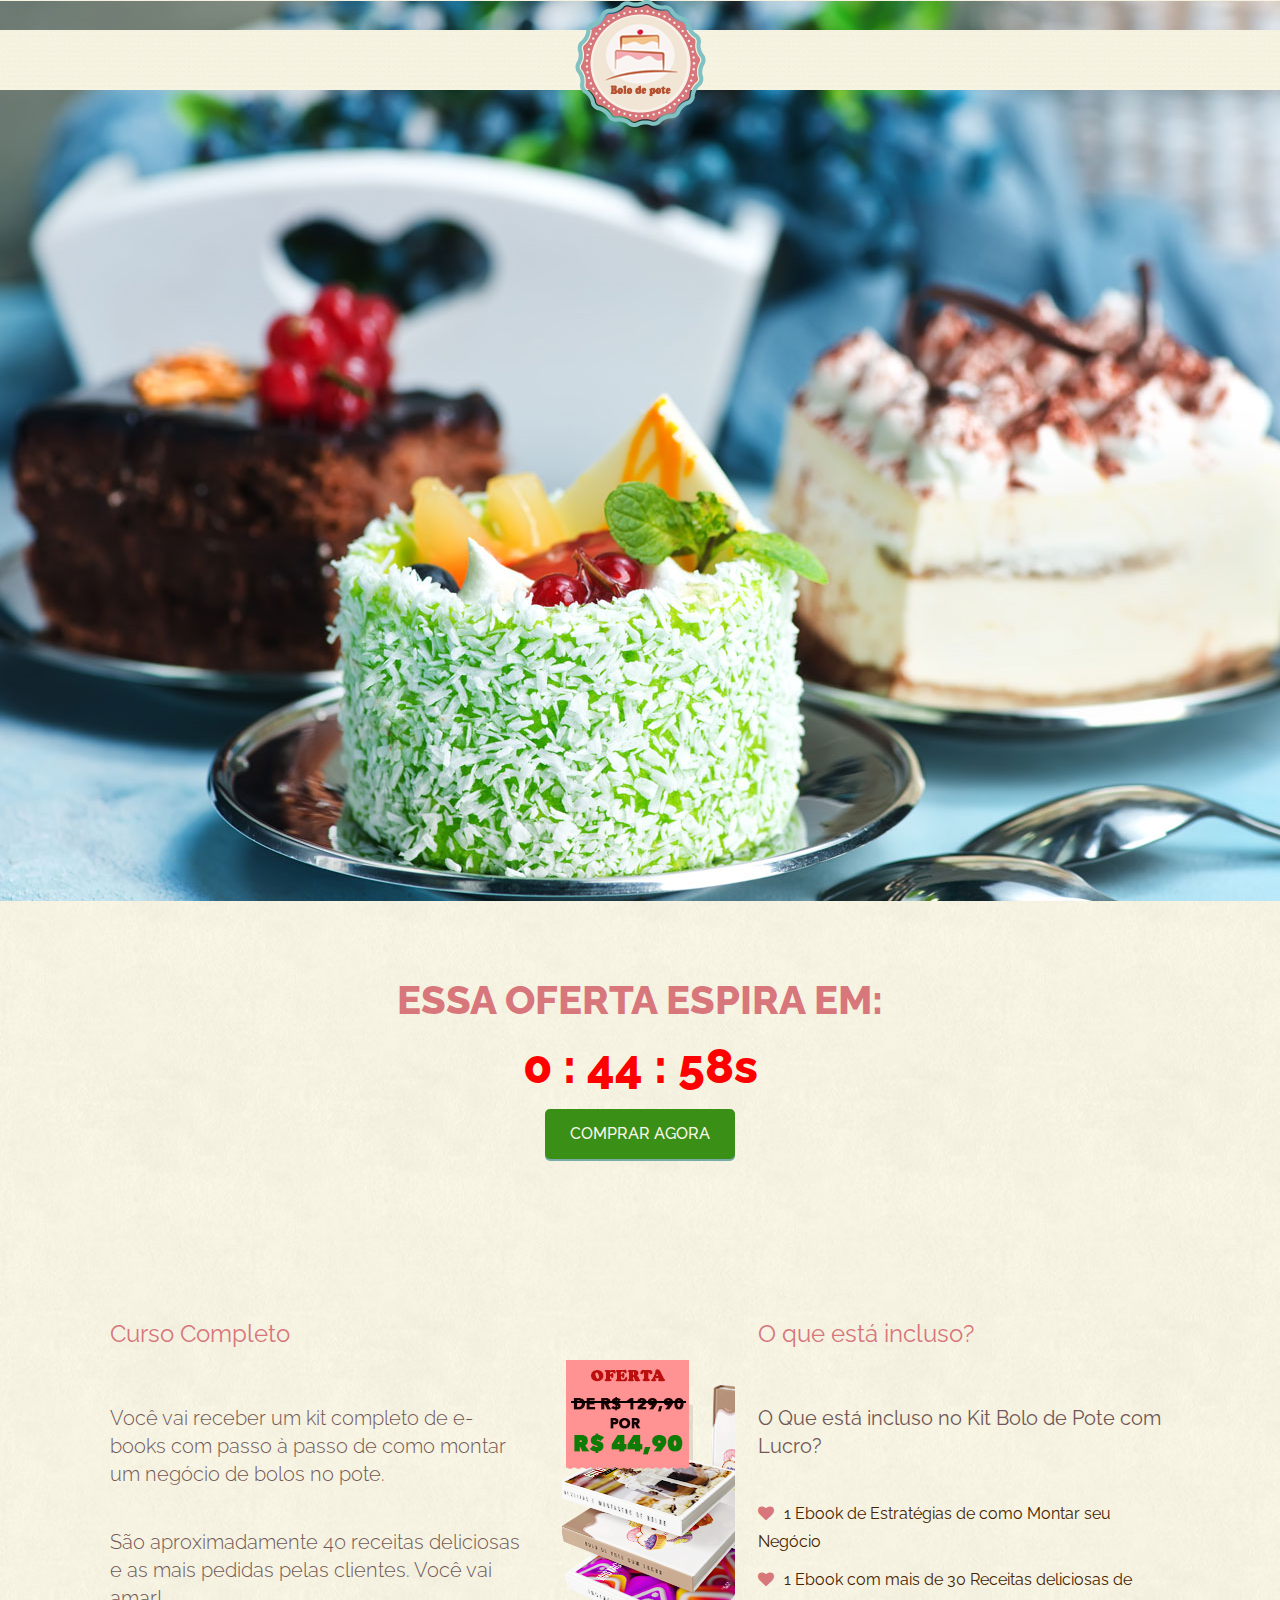
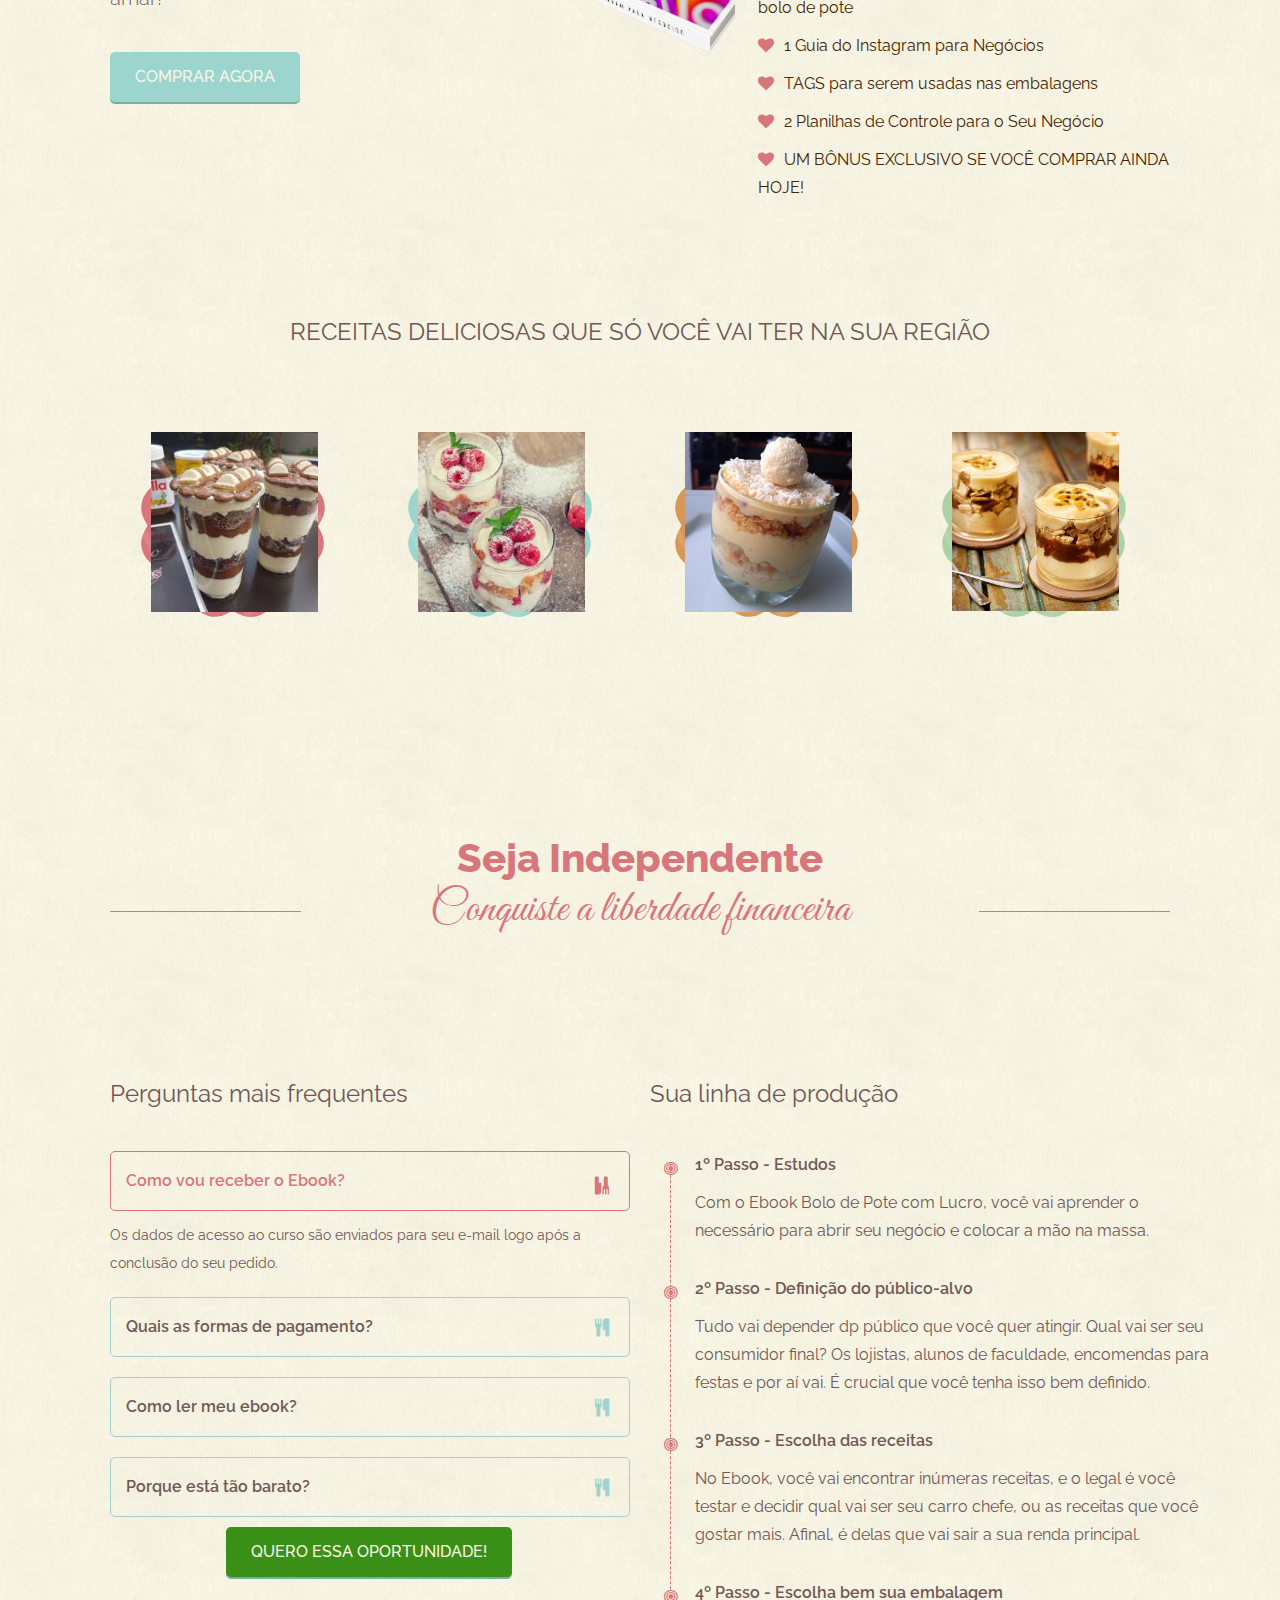
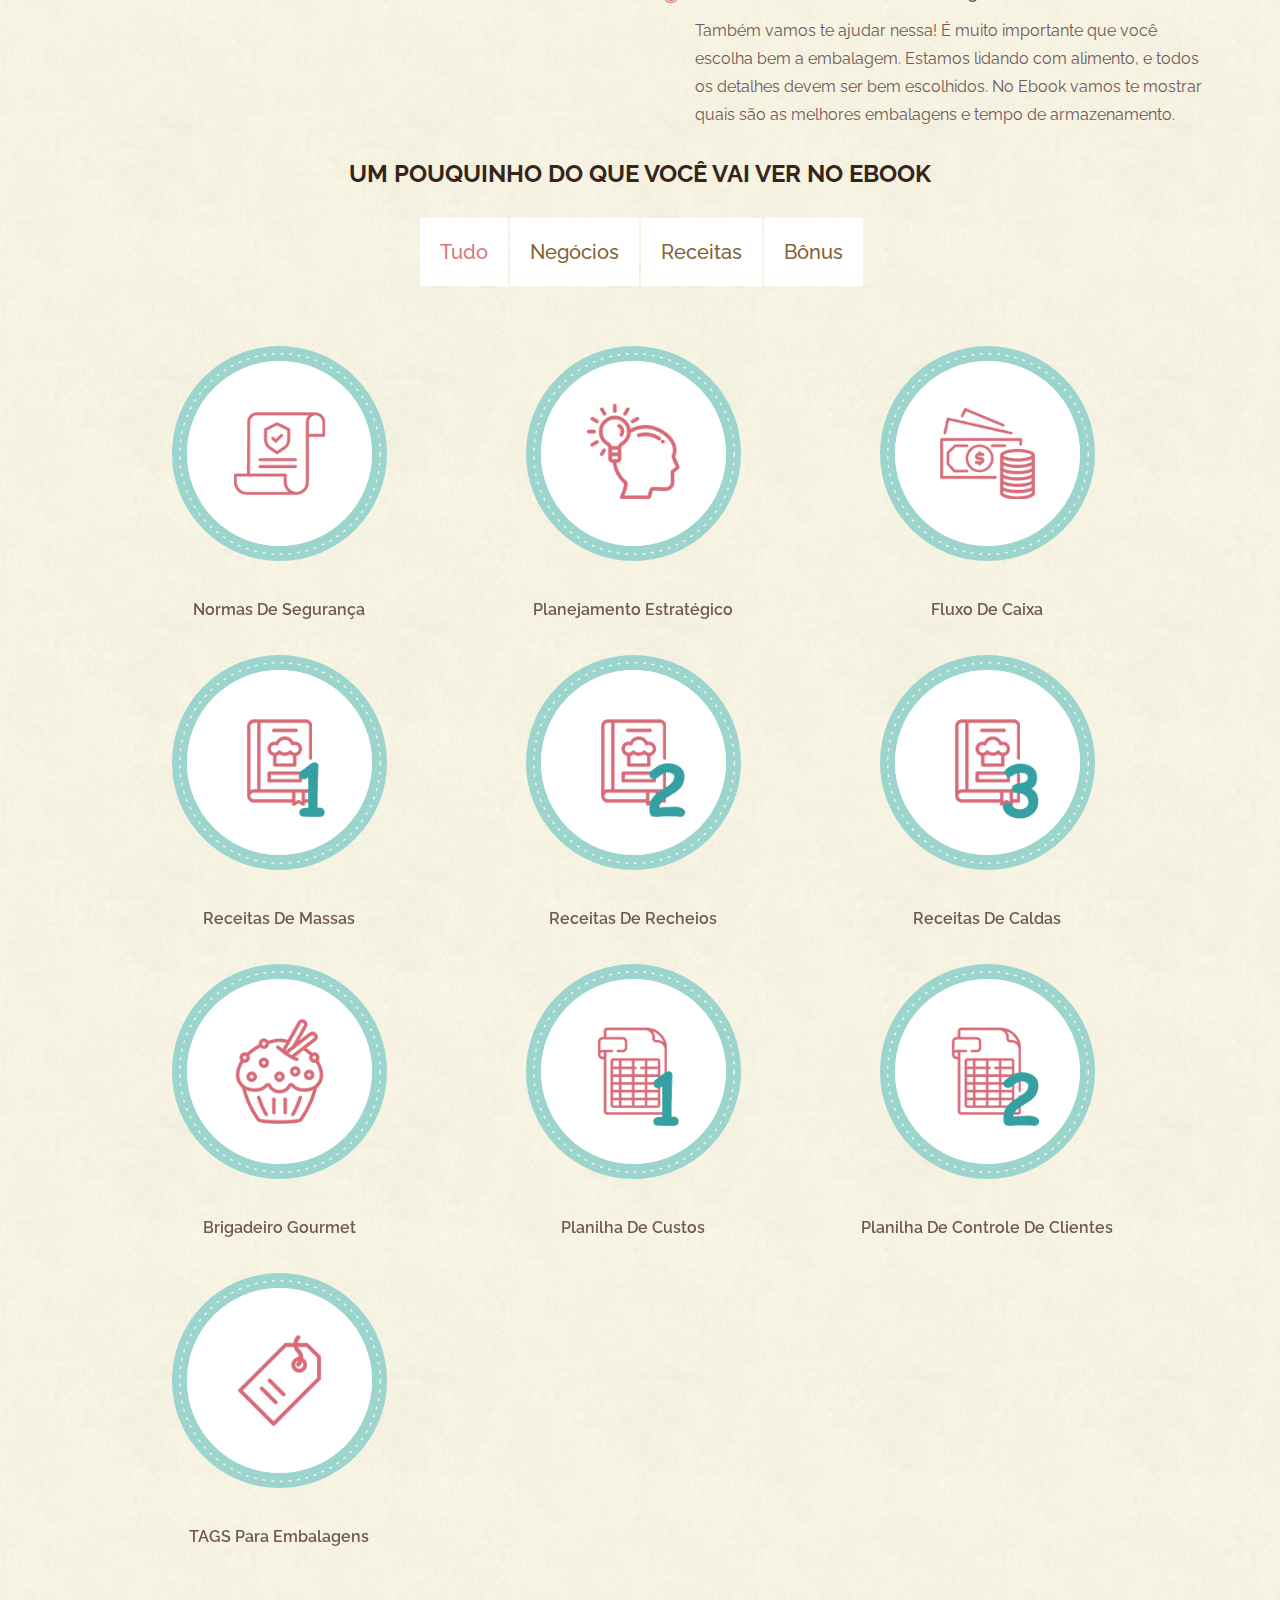
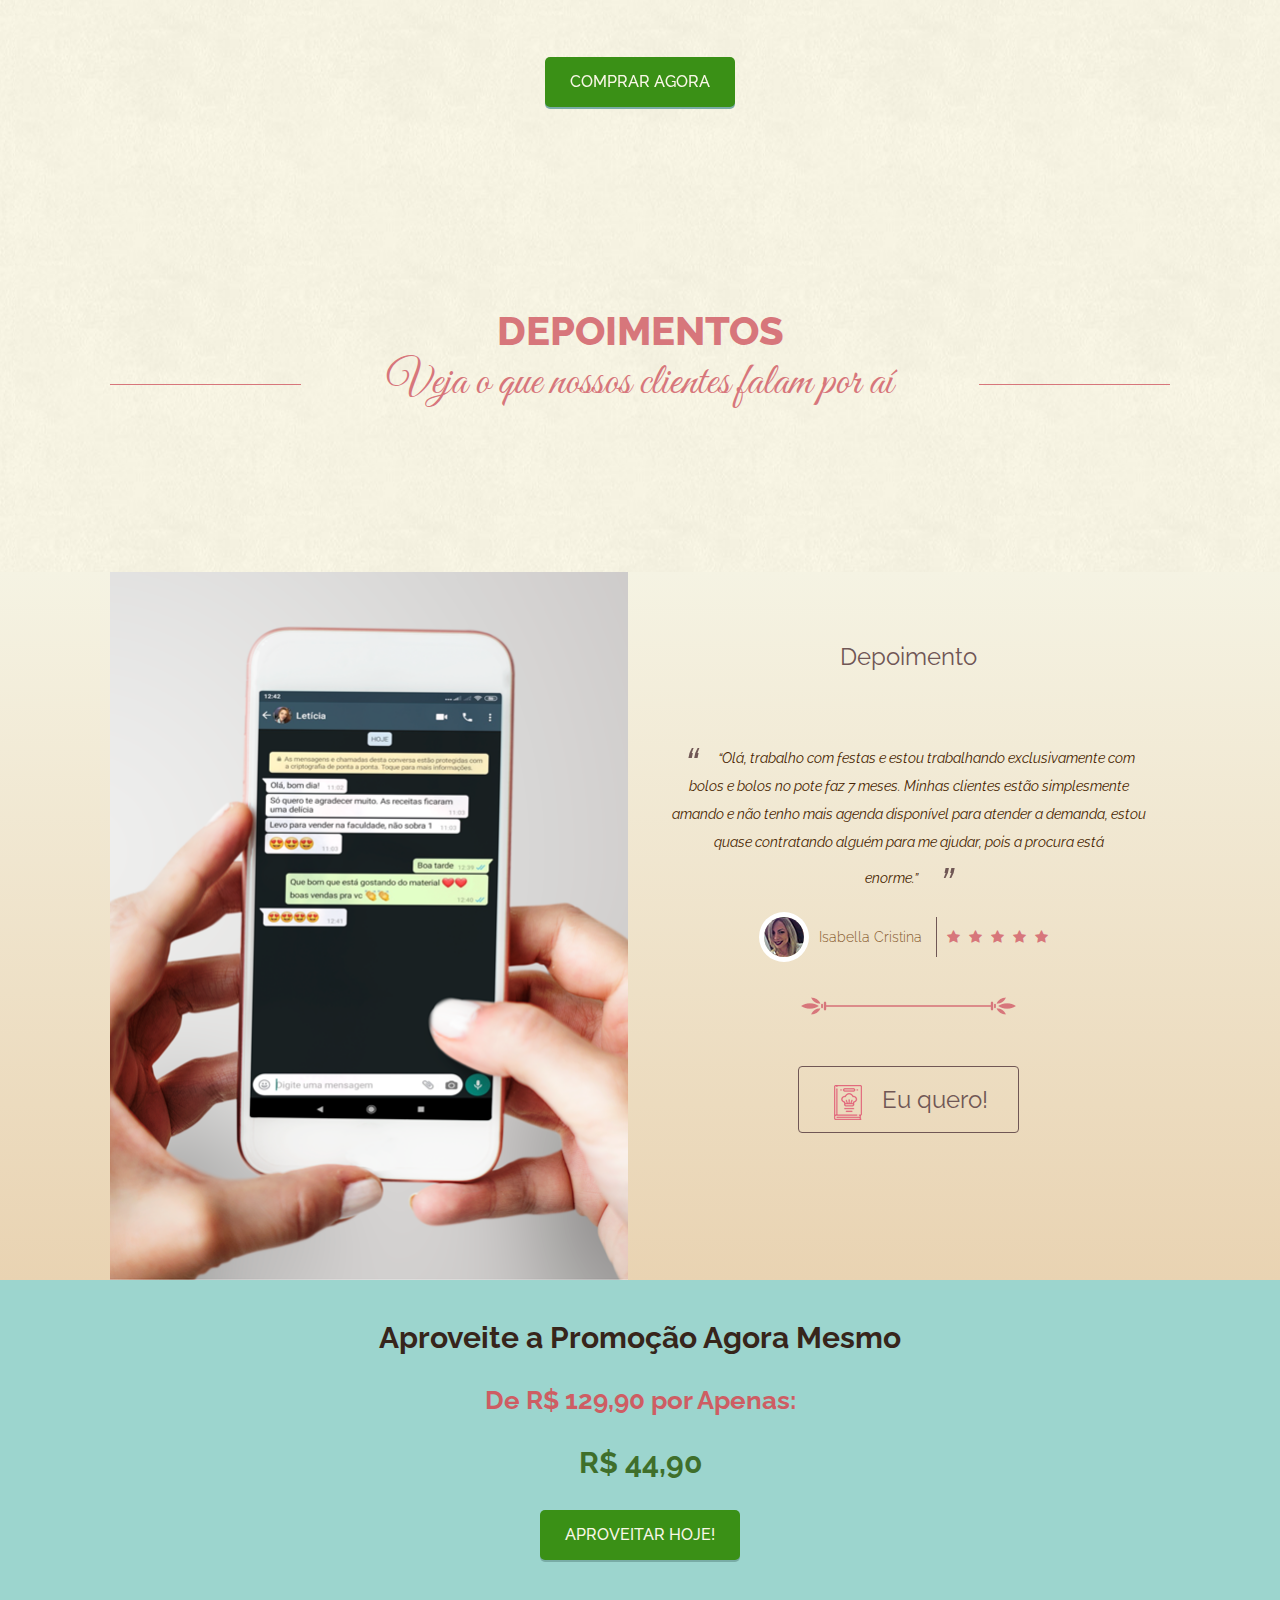
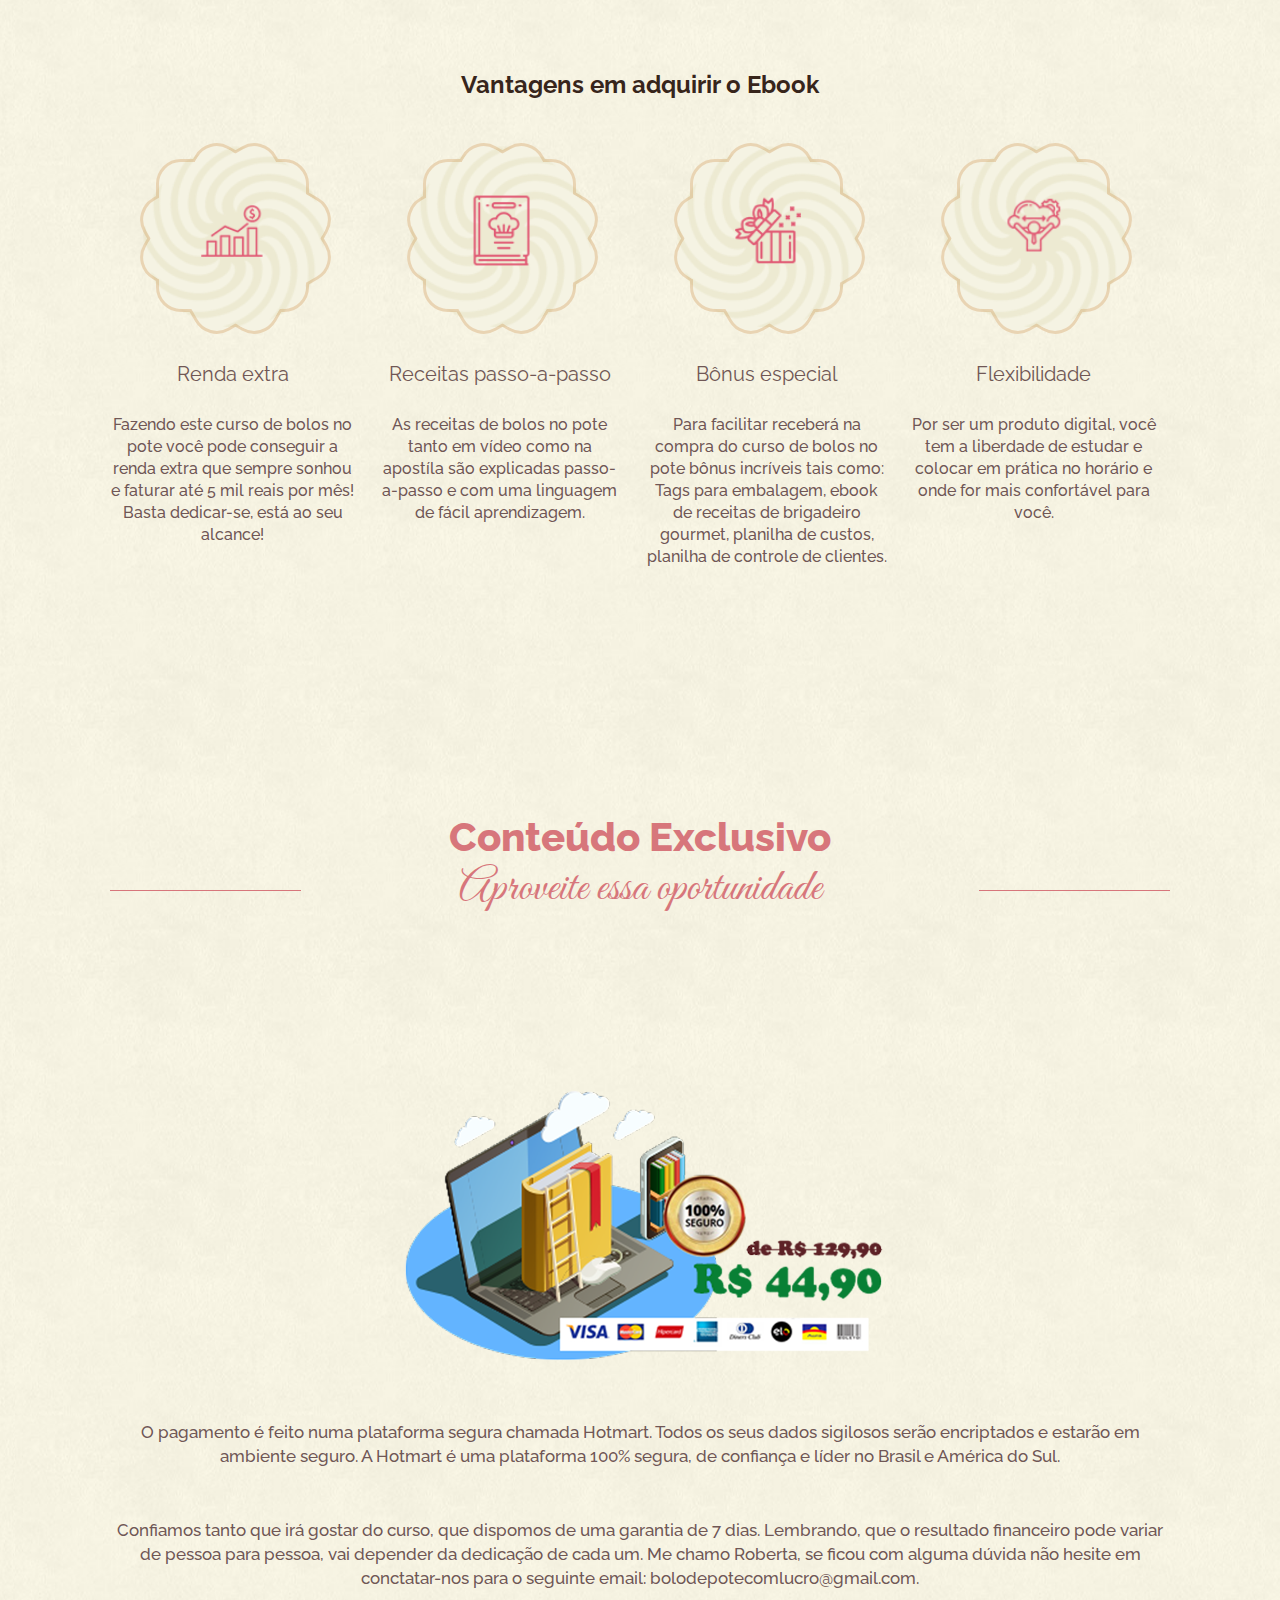
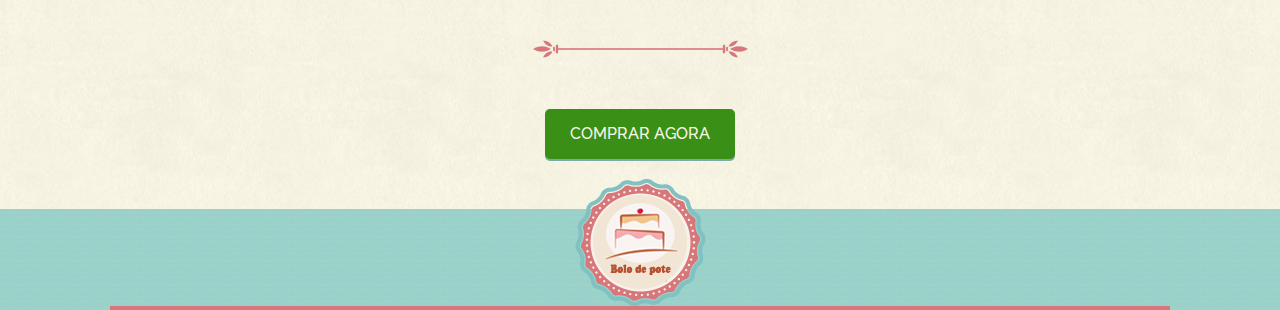
==== commit 81194ada: "add" ====
--- a/index.html
+++ b/index.html
@@ -93,7 +93,7 @@
                 <div id="rev_slider_25_1_wrapper" class="rev_slider_wrapper fullscreen-container" style="padding:0px;">
                     <div id="rev_slider_25_1" class="rev_slider fullscreenbanner">
                       <ul><!-- SLIDE  -->
-                          <li data-transition="random" data-slotamount="7" data-masterspeed="300"  data-saveperformance="off" >
+                          <!-- <li data-transition="random" data-slotamount="7" data-masterspeed="300"  data-saveperformance="off" > -->
                               <!-- MAIN IMAGE -->
                               <img src="images/home-bolo-de-pote-com-lucro.jpg"  alt="bg22"  data-bgposition="center top" data-kenburns="on" data-duration="1500" data-ease="Linear.easeNone" data-bgfit="100" data-bgfitend="110" data-bgpositionend="center bottom">
                               <!-- LAYERS -->
@@ -314,7 +314,7 @@
                                   data-endspeed="300"
                                   style="z-index: 7;"><!-- <h1>10</h1> -->
                               </div>
-                          </li>
+                          </li> 
                       </ul>
                       <div class="tp-bannertimer tp-bottom" style="visibility: hidden !important;"></div>
                   	</div>
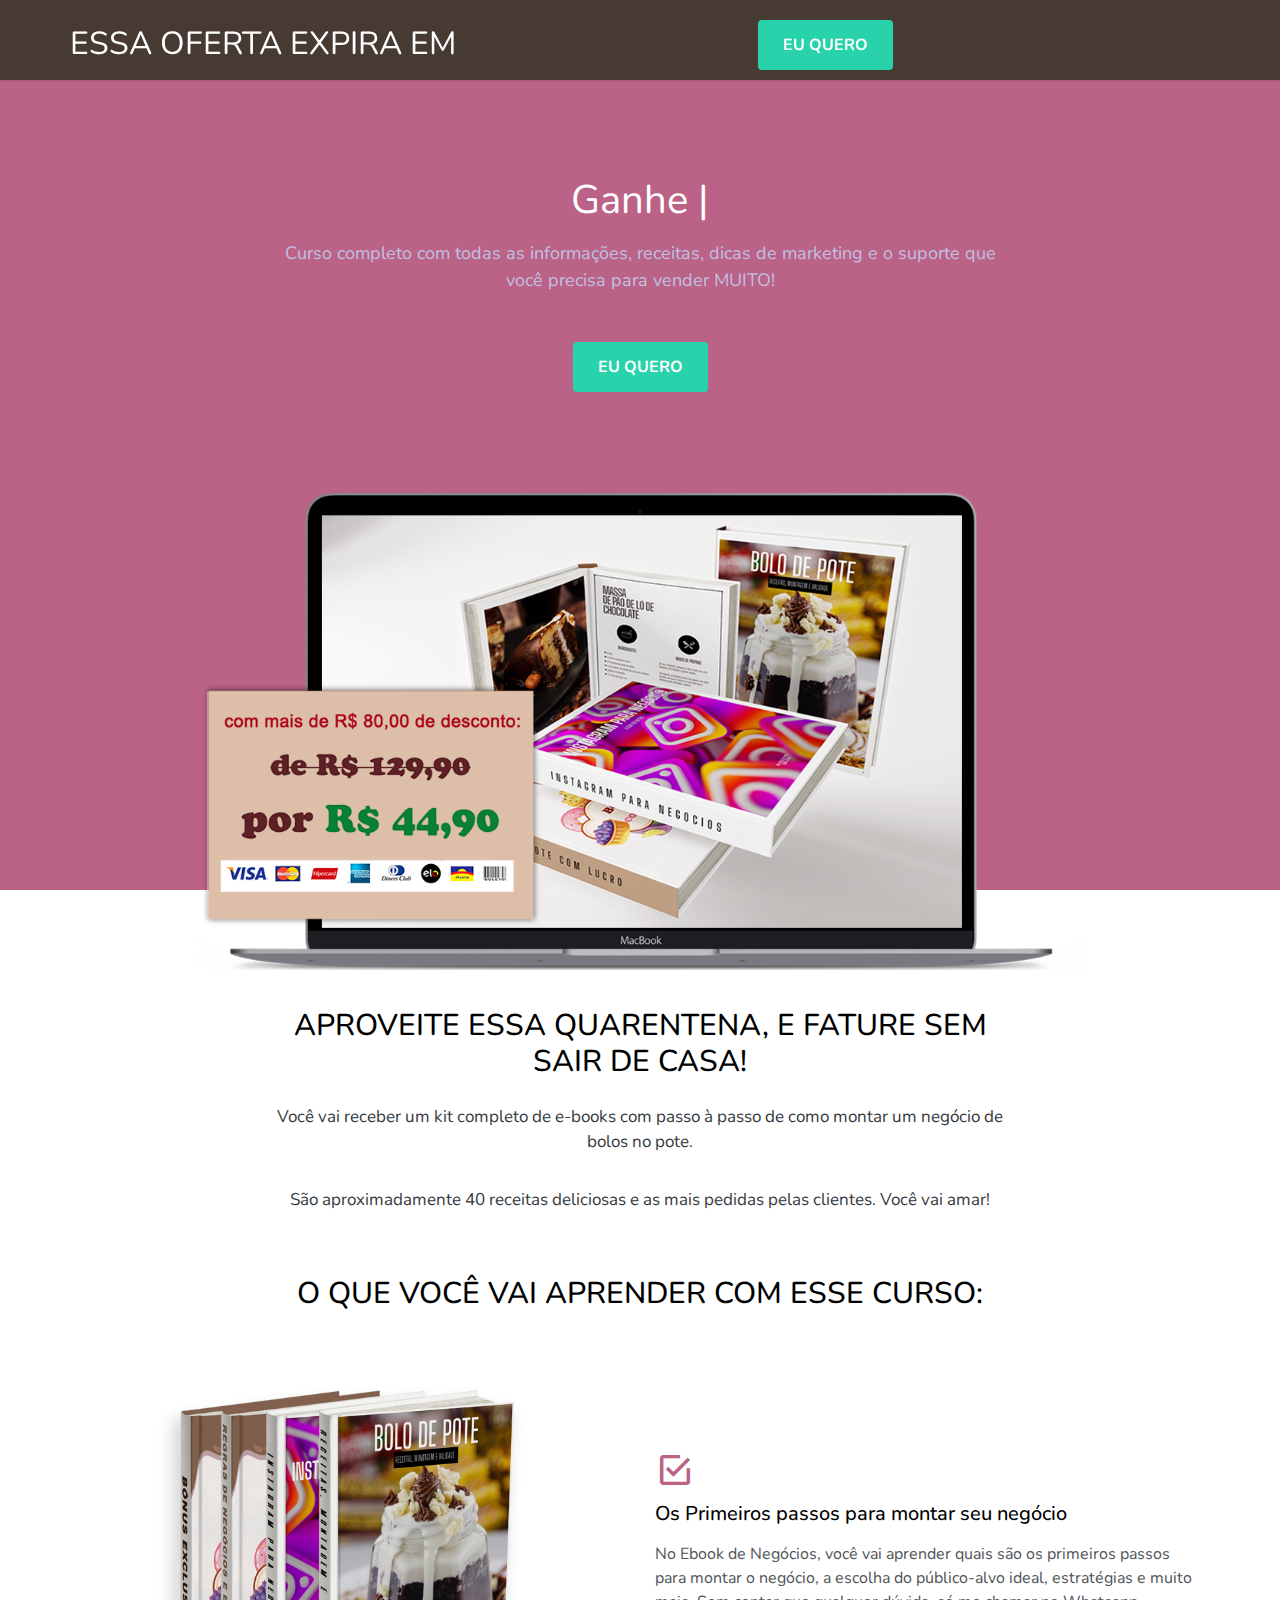
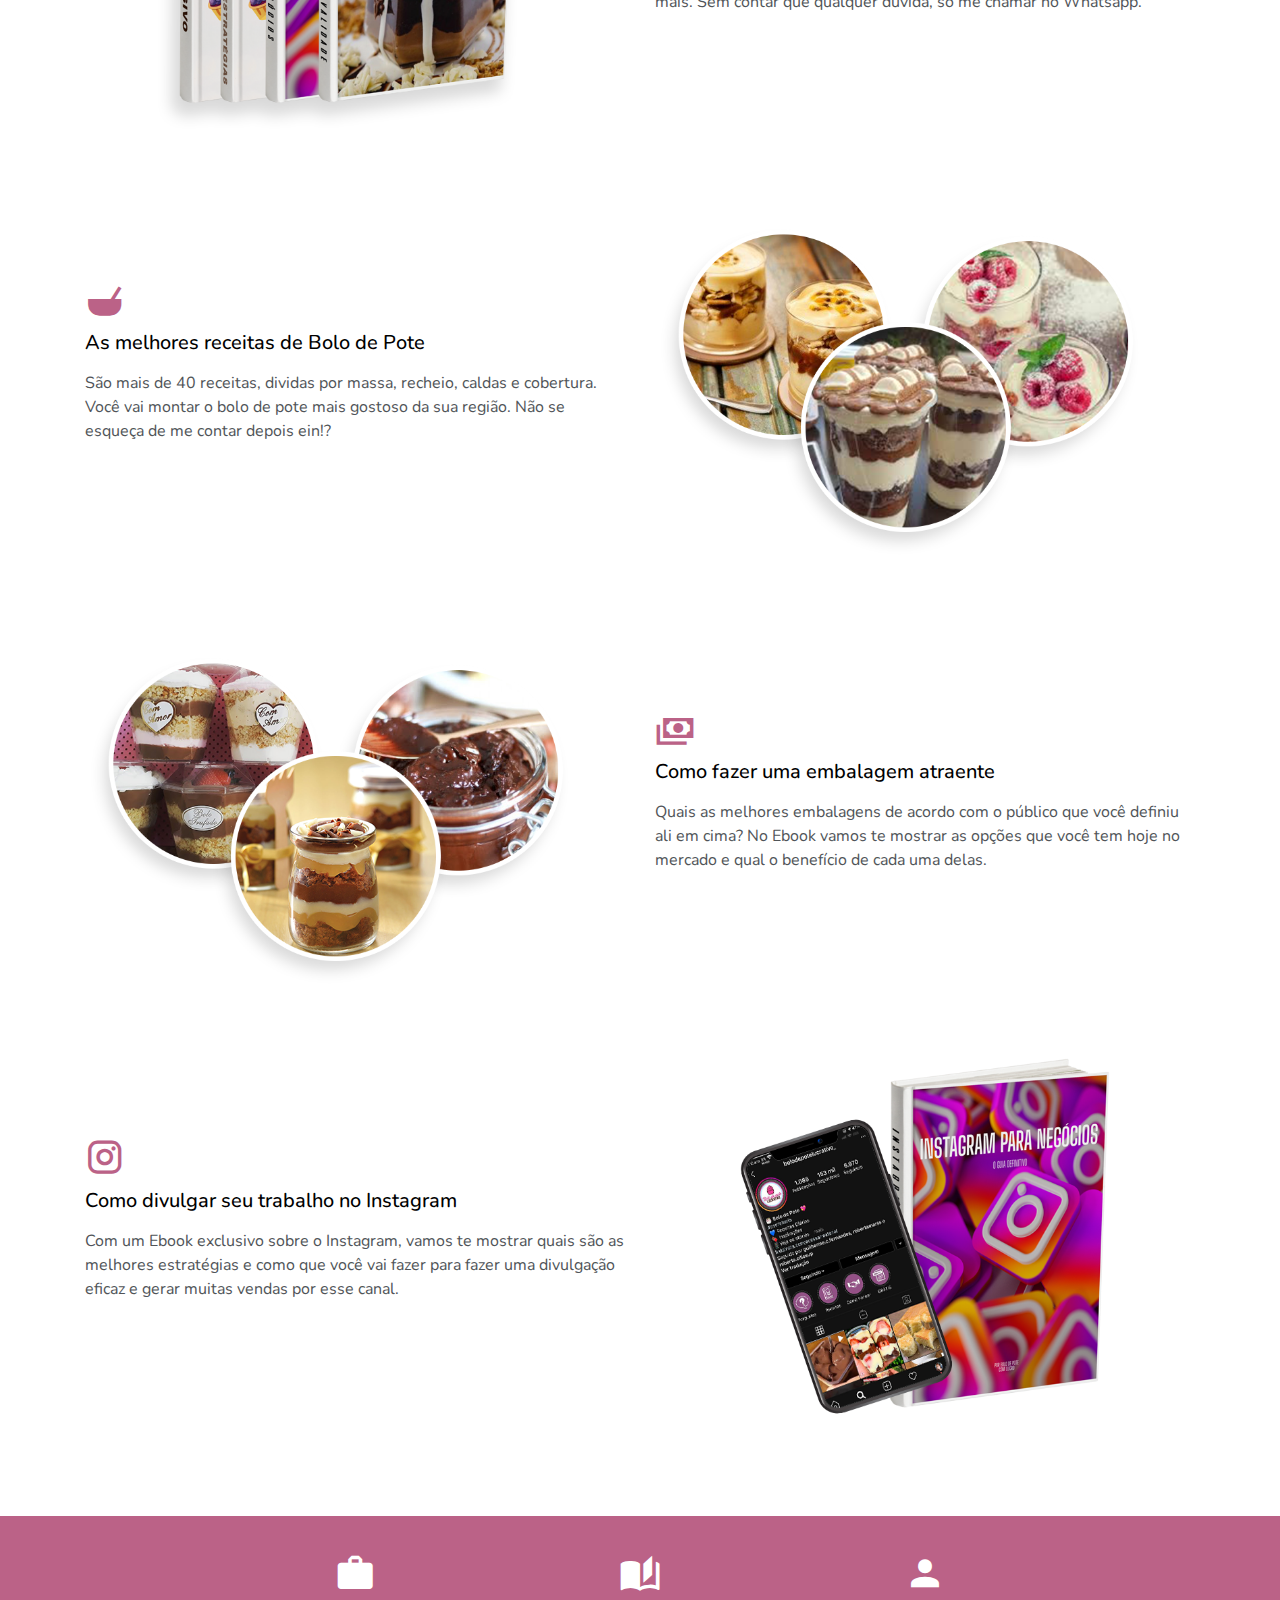
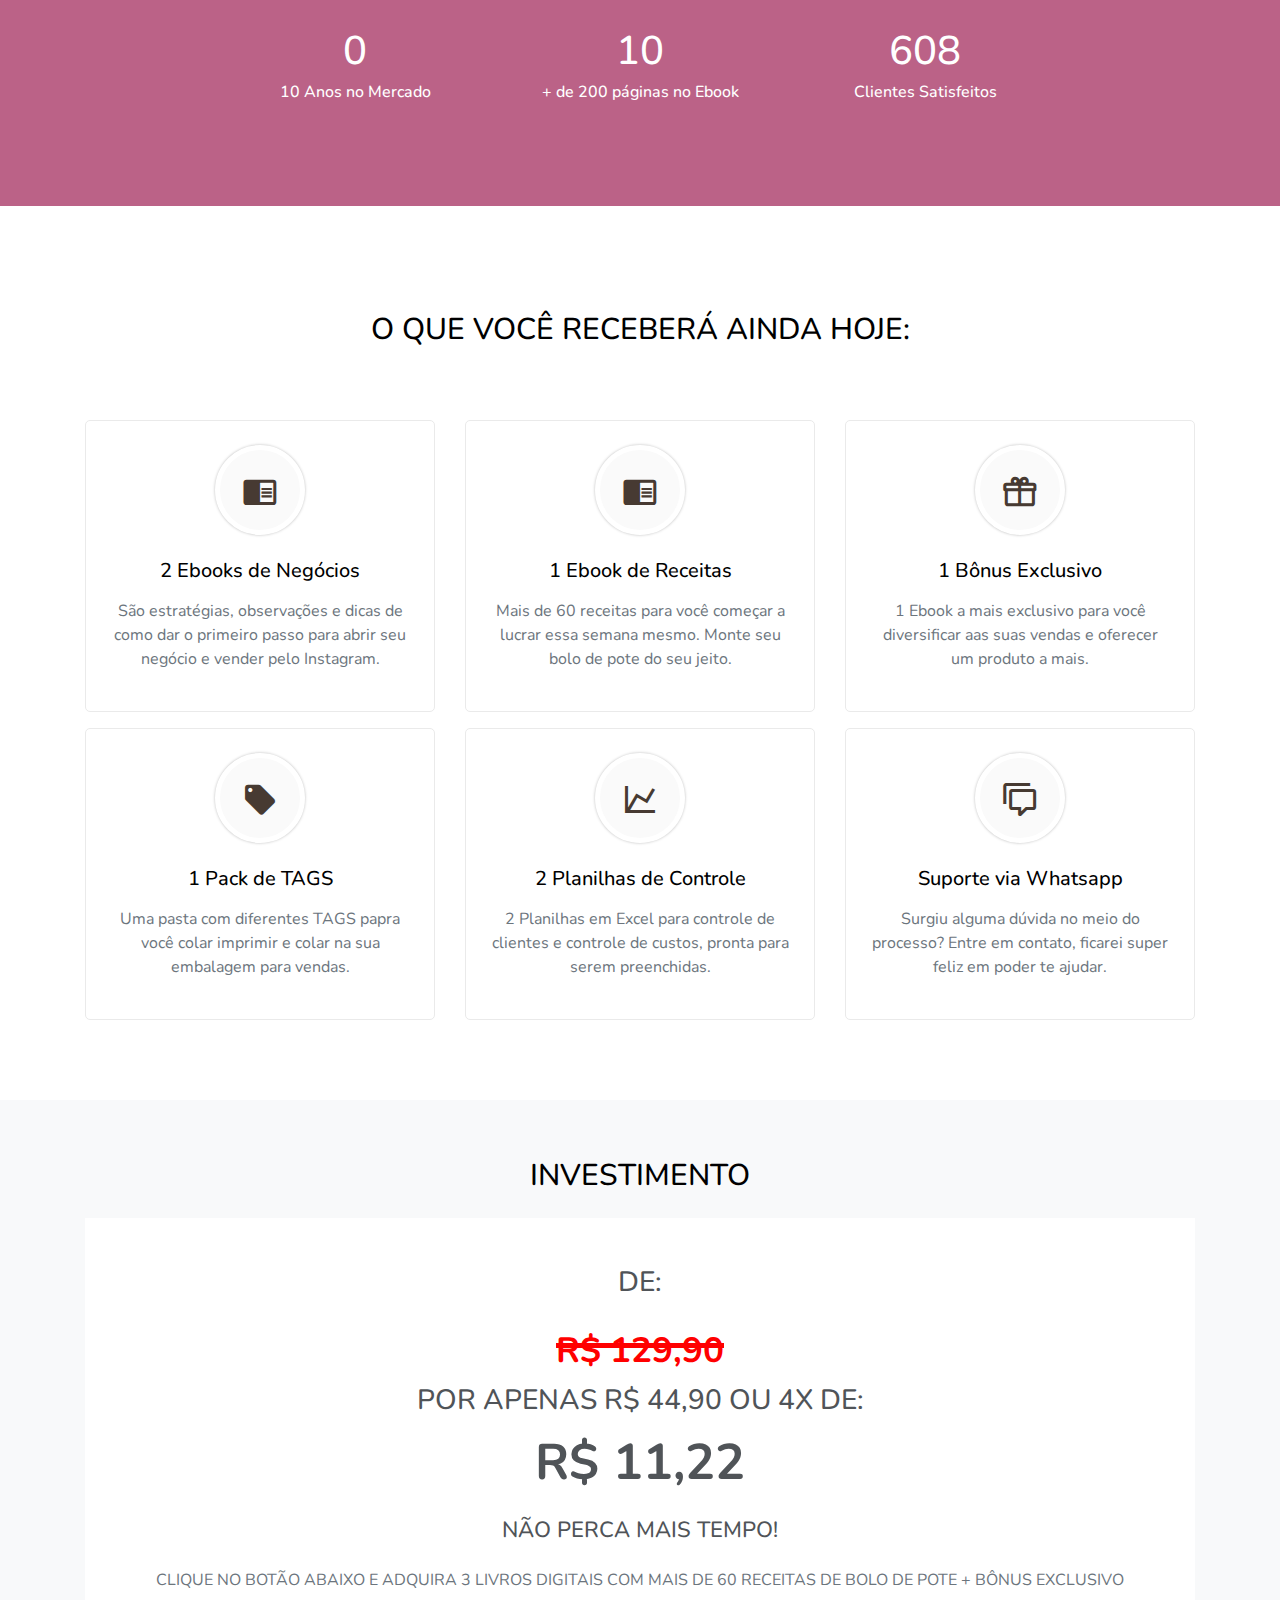
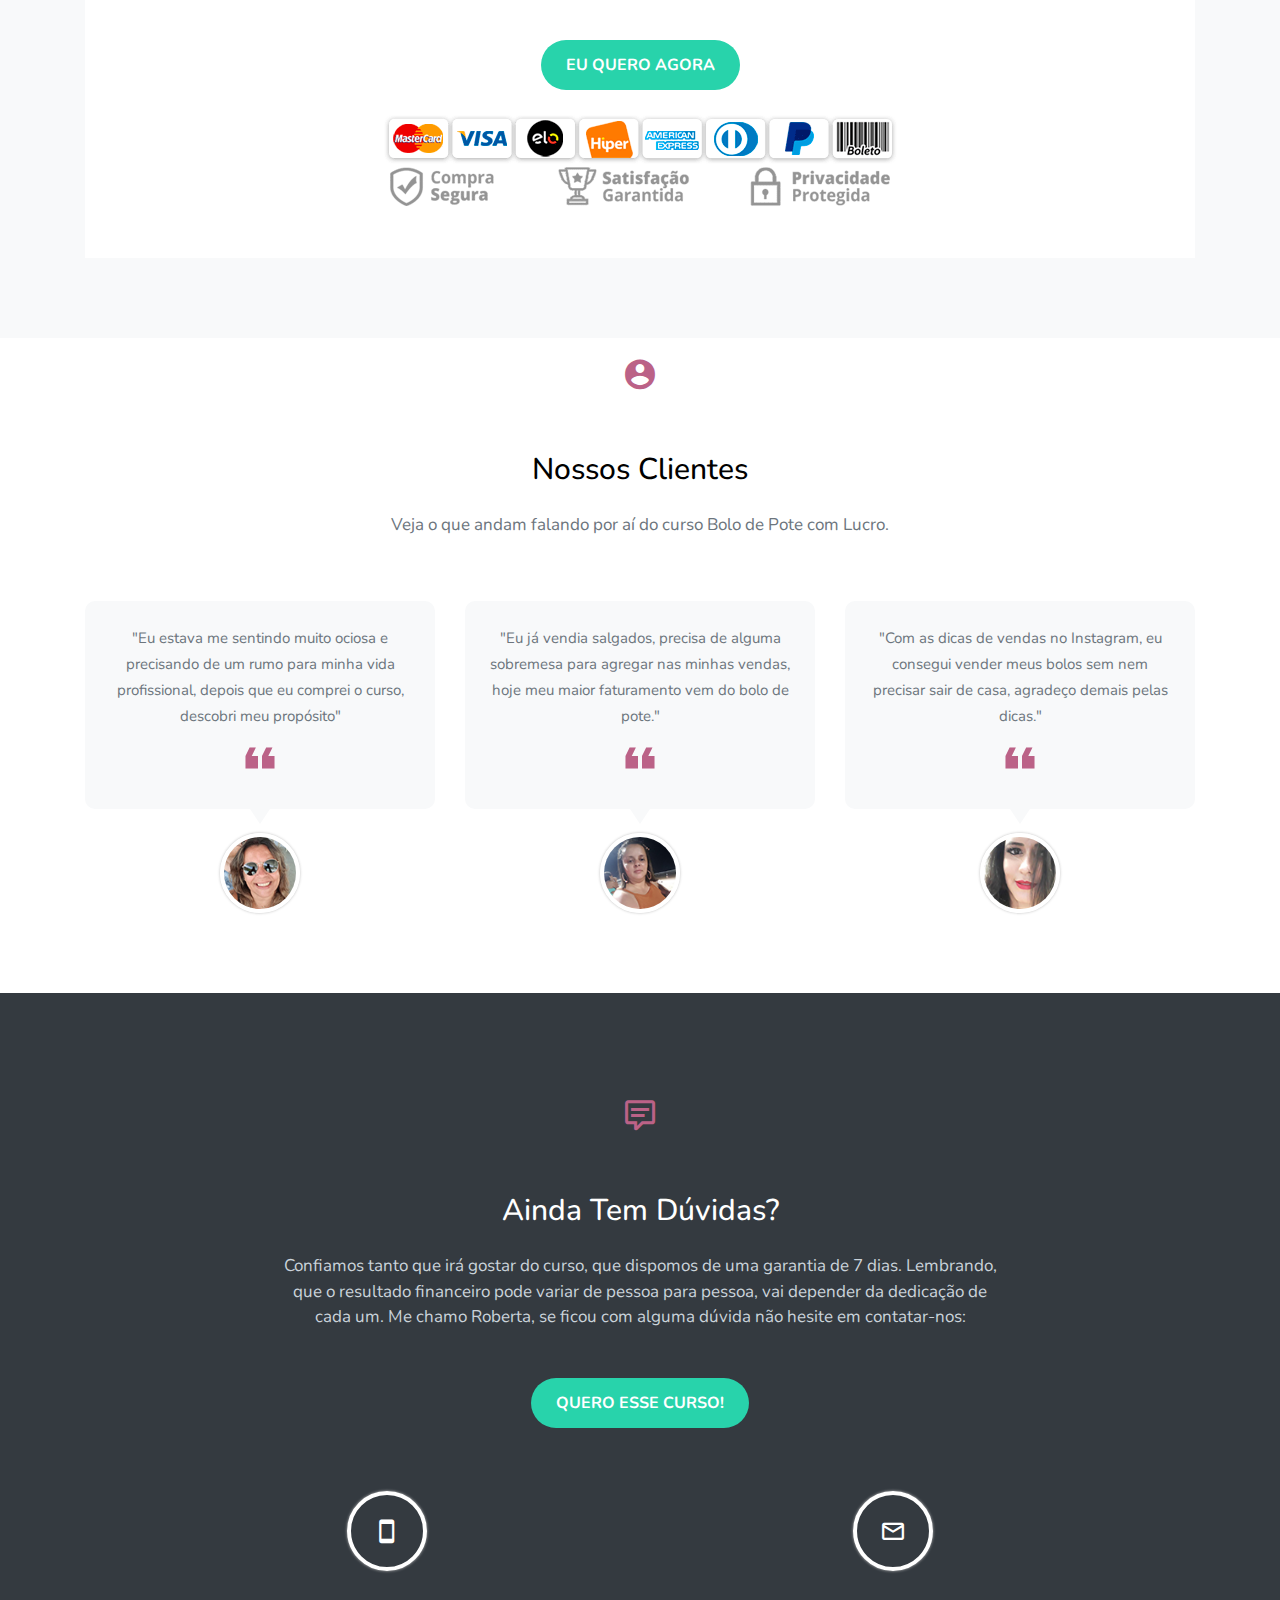
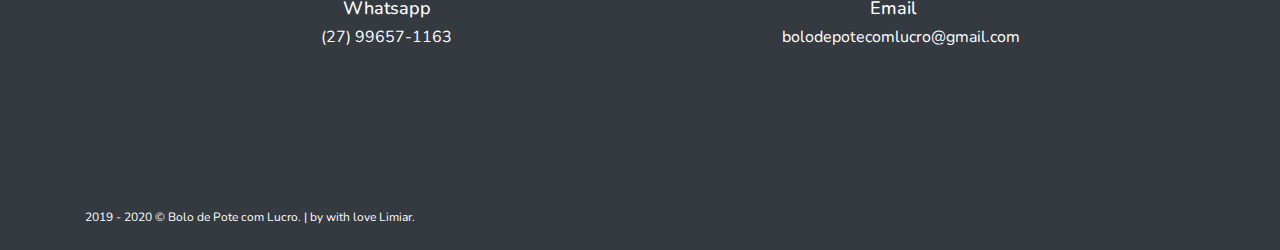
==== commit d6505b1c: "mudanca de site" ====
--- a/index.html
+++ b/index.html
@@ -1,1045 +1,754 @@
-<!doctype html>
-<!--[if IE 7 ]>    <html lang="en-gb" class="isie ie7 oldie no-js"> <![endif]-->
-<!--[if IE 8 ]>    <html lang="en-gb" class="isie ie8 oldie no-js"> <![endif]-->
-<!--[if IE 9 ]>    <html lang="en-gb" class="isie ie9 no-js"> <![endif]-->
-<!--[if (gt IE 9)|!(IE)]><!--> <html lang="en-gb" class="no-js"> <!--<![endif]-->
-
-<head>
-	<meta charset="utf-8">
-	<meta name="viewport" content="width=device-width, initial-scale=1, maximum-scale=1">
-	
-	<title>Bolo de Pote</title> 
-	
-	<meta name="description" content="">
-	<meta name="author" content="">
+<!DOCTYPE html>
+<html lang="en">
+    <head>
+         <!-- Global site tag (gtag.js) - Google Analytics -->
+    <script async src="https://www.googletagmanager.com/gtag/js?id=UA-166323272-1"></script>
+    <script>
+     window.dataLayer = window.dataLayer || [];
+    function gtag(){dataLayer.push(arguments);}
+     gtag('js', new Date());
+
+     gtag('config', 'UA-166323272-1');
+    </script>
+
+        <meta charset="utf-8">
+        <meta name="viewport" content="width=device-width, initial-scale=1.0">
+        <meta name="description" content="Responsive bootstrap landing template">
+        <meta name="author" content="Themesbrand">
+
+        <link rel="shortcut icon" href="images/logo.png">
+
+        <title>Bolo de Pote com Lucro</title>
+
+        <!-- Google Fonts -->
+        <link href="https://fonts.googleapis.com/css?family=Nunito:400,600,700" rel="stylesheet">
+
+        <!-- Magnific-popup -->
+        <link rel="stylesheet" href="css/magnific-popup.css">
+
+        <!-- Bootstrap core CSS -->
+        <link href="css/bootstrap.min.css" rel="stylesheet">
+
+        <!-- materialdesign icons CSS -->
+        <link href="css/materialdesignicons.min.css" rel="stylesheet">
+
+        <!-- Custom styles for this template -->
+        <link href="css/menu.css" rel="stylesheet">
+        <link href="css/style.css" rel="stylesheet">
+
+    </head>
+
+
+    <body>
     
-    <!--[if lt IE 9]>
-        <script src="http://html5shim.googlecode.com/svn/trunk/html5.js"></script>
-    <![endif]-->
-
-  <!-- **CSS - stylesheets** -->
-  <link id="default-css" rel="stylesheet" href="style.css" type="text/css" media="all" />
-  <link id="shortcodes-css" rel="stylesheet" href="css/shortcodes.css" type="text/css" media="all"/>
-  <link href="css/responsive.css" rel="stylesheet" media="all" />
-  <link href="css/animations.css" rel="stylesheet" media="all" />
-  <link href="css/settings.css" rel="stylesheet" media="all" />
-  
-  <link href="css/pace-theme-center-radar.css" rel="stylesheet" type="text/css" />
-  <link href="css/isotope.css" rel="stylesheet" type="text/css" media="all" />
-  <link href="css/prettyPhoto.css" rel="stylesheet" type="text/css" media="all" />
-  
-    <!--[if lt IE 9]>
-	    <script src="js/html5.js"></script>
-    <![endif]-->
-  
-  <!-- **Font Awesome** -->
-  <link rel="stylesheet" href="css/font-awesome.min.css" type="text/css" />
-
-  <script src="js/modernizr-2.6.2.min.js"></script>
-  
-</head>
-
-<body>
-	<div class="cover"><div class='raindrop'></div><h1><i class="icon-categories"></i>Bolo <span>de </span>      Pote <span>com Lucro</span></h1></div>
-	<div class="wrapper"><!--wrapper starts here-->
-       <div id="header-wrapper"><!--header-wrapper Starts here-->
-            <header id="header"><!--header Starts here-->
-                <div class="container"><!-- container starts-->
-                    <div id="logo">
-                        <a href="https://payment.hotmart.com/J24771725T?off=u22amyzp&checkoutMode=10&bid=1588713278536"><img alt="" title="Icecream" src="images/logo.png" /></a>
-                    </div>                    
-                    <div id="menu-container">
-                        <nav id="main-menu"><!--main-menu Starts-->
-                            <ul class="group left-nav">
-
-                               <!--  <li class="current_page_item"><a href="#home">Home</a></li>
-                                <li><a href="#expertise">Expertise</a></li>
-                                <li><a href="#shop">Shop</a></li>
-                                <li><a href="#kitchen">Kitchen</a></li>
-                                </ul>
-                                <ul class="group right-nav">
-                                <li><a href="#specials">Specials</a></li>
-                                <li><a href="#news">News</a></li>
-                                
-                                <li><a href="#contact">Contact</a></li> -->
-                            </ul>                            
-                        </nav><!--main-menu Ends-->
-                        <div class="responsive-nav"><!--responsive menu Starts-->
-                            <ul>
-                               <!--  <li class="meanmenu-reveal">
-                                    <a class="meanmenu-icon open-nav"><span></span><span></span><span></span></a>
-                                    <ul class="meanmenu-list" style="display:none;">
-                                        <li class="current_page_item"><a href="#home">Home</a></li>
-                                        <li><a href="#expertise">Expertise</a></li>
-                                        <li><a href="#shop">Shop</a></li>
-                                        <li><a href="#kitchen">Kitchen</a></li>
-                                        <li><a href="#specials">Specials</a></li>
-                                        <li><a href="#news">News</a></li>
-                                        <li><a href="#contact">Contact</a></li>
-                                    </ul>
-                                </li> -->
-                            </ul>                            
-                        </div><!--responsive menu Ends-->
-                    </div>
-                </div><!-- container Ends-->
-            </header><!--header Ends here-->
-        </div><!--header-wrapper Ends here-->    
-
-        <div id="main-content"><!--main-content Starts Here-->
-            <section id="home"><!--home Starts Here-->
-			  <!-- **Slider Section** -->
-              <div id="slider"><!-- START REVOLUTION SLIDER 4.5.95 fullscreen mode -->
-              
-                <div id="rev_slider_25_1_wrapper" class="rev_slider_wrapper fullscreen-container" style="padding:0px;">
-                    <div id="rev_slider_25_1" class="rev_slider fullscreenbanner">
-                      <ul><!-- SLIDE  -->
-                          <!-- <li data-transition="random" data-slotamount="7" data-masterspeed="300"  data-saveperformance="off" > -->
-                              <!-- MAIN IMAGE -->
-                              <img src="images/home-bolo-de-pote-com-lucro.jpg"  alt="bg22"  data-bgposition="center top" data-kenburns="on" data-duration="1500" data-ease="Linear.easeNone" data-bgfit="100" data-bgfitend="110" data-bgpositionend="center bottom">
-                              <!-- LAYERS -->
-                      
-                              <!-- LAYER NR. 1 -->
-                              <div class="tp-caption randomrotate rs-parallaxlevel-0"
-                                  data-x="center" data-hoffset="0"
-                                  data-y="195" 
-                                  data-speed="1000"
-                                  data-start="1500"
-                                  data-easing="Power3.easeInOut"
-                                  data-elementdelay="0.1"
-                                  data-endelementdelay="0.1"
-                                  data-endspeed="300"
-                                  style="z-index: 2;"><h2></h2><!-- <img src="images/slider.png" alt=""> -->
-                              </div>
-                      
-                              <!-- LAYER NR. 2 -->
-                              <div class="tp-caption skewfromrightshort rs-parallaxlevel-0"
-                                  data-x="center" data-hoffset="0"
-                                  data-y="bottom" data-voffset="-250"
-                                  data-speed="1000"
-                                  data-start="600"
-                                  data-easing="Power3.easeInOut"
-                                  data-elementdelay="0.1"
-                                  data-endelementdelay="0.1"
-                                  data-endspeed="300"
-                                  style="z-index: 3;">
-                                      <div style="" class="tp-layer-inner-rotation   rs-pulse"  data-easing="Power3.easeInOut" data-speed="1" data-zoomstart="1" data-zoomend="1"><img src="images/728x76.png" alt="">
-                                      </div>
-                              </div>
-                      
-                              <!-- LAYER NR. 3 -->
-                              <div class="tp-caption customin rs-parallaxlevel-0"
-                                  data-x="center" data-hoffset="0"
-                                  data-y="bottom" data-voffset="-150"
-                                  data-customin="x:0;y:0;z:0;rotationX:0;rotationY:0;rotationZ:0;scaleX:0;scaleY:0;skewX:0;skewY:0;opacity:0;transformPerspective:600;transformOrigin:50% 50%;"
-                                  data-speed="1100"
-                                  data-start="700"
-                                  data-easing="Power3.easeInOut"
-                                  data-elementdelay="0.1"
-                                  data-endelementdelay="0.1"
-                                  data-endspeed="300"
-                                  style="z-index: 4;"><a href="https://payment.hotmart.com/J24771725T?off=u22amyzp&checkoutMode=10&bid=1588713278536"><img src="images/botao.png" alt=""></a>
-                              </div>
-                      
-                              <!-- LAYER NR. 4 -->
-                              <div class="tp-caption customin rs-parallaxlevel-0"
-                                  data-x="center" data-hoffset="0"
-                                  data-y="300" 
-                                  data-customin="x:0;y:0;z:0;rotationX:0;rotationY:0;rotationZ:0;scaleX:0;scaleY:0;skewX:0;skewY:0;opacity:0;transformPerspective:600;transformOrigin:50% 50%;"
-                                  data-speed="1200"
-                                  data-start="600"
-                                  data-easing="Power3.easeInOut"
-                                  data-elementdelay="0.1"
-                                  data-endelementdelay="0.1"
-                                  data-endspeed="300"
-                                  style="z-index: 5;"><!-- <h1>Fature até R$ 5.000,00 ao mês na venda de bolos de pote!</h1> --><img src="images/home-teste.png" alt="">
-                              </div>
-                          </li>
-                          <!-- SLIDE 
-                          <li data-transition="random" data-slotamount="7" data-masterspeed="300"  data-saveperformance="off" >
-                             MAIN IMAGE -->
-                              <img src="images/home.png"  alt="bg3"  data-bgposition="center top" data-kenburns="on" data-duration="9000" data-ease="Linear.easeNone" data-bgfit="100" data-bgfitend="110" data-bgpositionend="center bottom">
-                              <!-- LAYERS -->
-                      
-                              <!-- LAYER NR. 1 -->
-                              <div class="tp-caption skewfromleftshort rs-parallaxlevel-0"
-                                  data-x="0"
-                                  data-y="320" 
-                                  data-speed="900"
-                                  data-start="1500"
-                                  data-easing="Power3.easeInOut"
-                                  data-elementdelay="0.1"
-                                  data-endelementdelay="0.1"
-                                  data-endspeed="300"
-                                  style="z-index: 2;"><h1>Receitas Passo a Passo</h1>
-                              </div>
-                      
-                              <!-- LAYER NR. 2 -->
-                              <div class="tp-caption customin rs-parallaxlevel-0"
-                                  data-x="0"
-                                  data-y="390" 
-                                  data-customin="x:0;y:0;z:0;rotationX:0;rotationY:0;rotationZ:0;scaleX:0;scaleY:0;skewX:0;skewY:0;opacity:0;transformPerspective:600;transformOrigin:50% 50%;"
-                                  data-speed="2000"
-                                  data-start="2000"
-                                  data-easing="Power3.easeInOut"
-                                  data-elementdelay="0.1"
-                                  data-endelementdelay="0.1"
-                                  data-endspeed="300"
-                                  style="z-index: 3;"><h1>Planilhas de controle</h1>
-                              </div>
-                      
-                              <!-- LAYER NR. 3 -->
-                              <div class="skewfromrightshort rs-parallaxlevel-0"
-                                 data-x="40"
-                                  data-y="600" 
-                                  data-speed="1500"
-                                  data-start="4000"
-                                  data-easing="Power3.easeInOut"
-                                  data-elementdelay="0.1"
-                                  data-endelementdelay="0.1"
-                                  data-endspeed="300"
-                                  style="z-index: 3;">
-                                      <div style="" class="tp-layer-inner-rotation   rs-pulse"  data-easing="Power3.easeInOut" data-speed="1" data-zoomstart="1" data-zoomend="1"><a href="https://payment.hotmart.com/J24771725T?off=u22amyzp&checkoutMode=10&bid=1588713278536"><img src="images/botao.png" alt="">
-                                      </div>
-                              </div>
-                      
-                              <!-- LAYER NR. 4 -->
-                              <div class="tp-caption customin rs-parallaxlevel-0"
-                                  data-x="70"
-                                  data-y="730" 
-                                  data-customin="x:0;y:0;z:0;rotationX:0;rotationY:0;rotationZ:0;scaleX:0;scaleY:0;skewX:0;skewY:0;opacity:0;transformPerspective:600;transformOrigin:50% 50%;"
-                                  data-speed="900"
-                                  data-start="5500"
-                                  data-easing="Power3.easeInOut"
-                                  data-elementdelay="0.1"
-                                  data-endelementdelay="0.1"
-                                  data-endspeed="300"
-                                  style="z-index: 5;"><img src="images/teste-2.png" alt="">
-                              </div>
-                      
-                              <!-- LAYER NR. 5 -->
-                              <div class="tp-caption sfb rs-parallaxlevel-0"
-                                  data-x="0"
-                                  data-y="475" 
-                                  data-speed="2000"
-                                  data-start="3500"
-                                  data-easing="Power3.easeInOut"
-                                  data-elementdelay="0.1"
-                                  data-endelementdelay="0.1"
-                                  data-endspeed="300"
-                                  style="z-index: 6;"><h1>Bônus Especial</h1>
-                              </div>
-                          </li>
-                          <!-- SLIDE  -->
-                          <li data-transition="random" data-slotamount="7" data-masterspeed="300"  data-saveperformance="off" >
-                              <!-- MAIN IMAGE -->
-                              <img src="images/home-2.jpg"  alt="bg11"  data-bgposition="center bottom" data-kenburns="on" data-duration="1000" data-ease="Linear.easeNone" data-bgfit="100" data-bgfitend="110" data-bgpositionend="center top">
-                              <!-- LAYERS -->
-                      
-                              <!-- LAYER NR. 1 -->
-                              <div class="tp-caption skewfromleftshort rs-parallaxlevel-0"
-                                  data-x="0"
-                                  data-y="370" 
-                                  data-speed="1000"
-                                  data-start="900"
-                                  data-easing="Power3.easeInOut"
-                                  data-elementdelay="0.1"
-                                  data-endelementdelay="0.1"
-                                  data-endspeed="300"
-                                  style="z-index: 2;"><a href="https://payment.hotmart.com/J24771725T?off=u22amyzp&checkoutMode=10&bid=1588713278536"><img src="images/preco.png" alt=""></a>
-                              </div>
-                      
-                              <!-- LAYER NR. 2 -->
-                              <div class="tp-caption sfb rs-parallaxlevel-0"
-                                  data-x="right" data-hoffset="100"
-                                  data-y="bottom" data-voffset="0"
-                                  data-speed="1500"
-                                  data-start="1000"
-                                  data-easing="Power3.easeInOut"
-                                  data-elementdelay="0.1"
-                                  data-endelementdelay="0.1"
-                                  data-endspeed="300"
-                                  style="z-index: 3;"><img src="images/forma-de-pagamento.png" alt="">
-                              </div>
-                      
-                              <!-- LAYER NR. 3 -->
-                              <div class="tp-caption customin rs-parallaxlevel-0"
-                                  data-x="0"
-                                  data-y="415" 
-                                  data-customin="x:0;y:0;z:0;rotationX:0;rotationY:0;rotationZ:0;scaleX:0;scaleY:0;skewX:0;skewY:0;opacity:0;transformPerspective:600;transformOrigin:50% 50%;"
-                                  data-speed="2000"
-                                  data-start="2000"
-                                  data-easing="Power3.easeInOut"
-                                  data-elementdelay="0.1"
-                                  data-endelementdelay="0.1"
-                                  data-endspeed="300"
-                                  style="z-index: 4;"><!-- <h1>07</h1> -->
-                              </div>
-                      
-                              <!-- LAYER NR. 4 -->
-                              <div class="tp-caption skewfromrightshort rs-parallaxlevel-0"
-                                  data-x="0"
-                                  data-y="560" 
-                                  data-speed="1500"
-                                  data-start="3500"
-                                  data-easing="Power3.easeInOut"
-                                  data-elementdelay="0.1"
-                                  data-endelementdelay="0.1"
-                                  data-endspeed="300"
-                                  style="z-index: 5;"><!-- <h1>08</h1> -->
-                              </div>
-                      
-                              <!-- LAYER NR. 5 -->
-                              <div class="tp-caption customin rs-parallaxlevel-0"
-                                  data-x="-37"
-                                  data-y="566" 
-                                  data-customin="x:0;y:0;z:0;rotationX:0;rotationY:0;rotationZ:0;scaleX:0;scaleY:0;skewX:0;skewY:0;opacity:0;transformPerspective:600;transformOrigin:50% 50%;"
-                                  data-speed="300"
-                                  data-start="4500"
-                                  data-easing="Power3.easeInOut"
-                                  data-elementdelay="0.1"
-                                  data-endelementdelay="0.1"
-                                  data-endspeed="300"
-                                  style="z-index: 6;"><h1></h1>
-                              </div>
-                      
-                              <!-- LAYER NR. 6 -->
-                              <div class="tp-caption sfl rs-parallaxlevel-0"
-                                  data-x="0"
-                                  data-y="495" 
-                                  data-speed="1000"
-                                  data-start="5500"
-                                  data-easing="Power3.easeInOut"
-                                  data-elementdelay="0.1"
-                                  data-endelementdelay="0.1"
-                                  data-endspeed="300"
-                                  style="z-index: 7;"><!-- <h1>10</h1> -->
-                              </div>
-                          </li> 
-                      </ul>
-                      <div class="tp-bannertimer tp-bottom" style="visibility: hidden !important;"></div>
-                  	</div>
-                </div>
-              </div><!-- **Slider Section - End** -->
-            </section><!--Home Ends Here-->         
-        	
-            <section id="expertise" class="content"><!--Expertise Starts Here-->
-            	<div class="full-width-section parallax title-parallax"><!--Full-width-section starts here-->
-                	<div class="container">
-                    	<div class="main-title">
-                        <h2>ESSA OFERTA ESPIRA EM:</h2>
-                          <h2 id="contador" style="color: red; font-size: -webkit-xxx-large;"></h2>
-                                  <a href="https://payment.hotmart.com/J24771725T?off=u22amyzp&checkoutMode=10&bid=1588713278536" class="dt-sc-button medium" style="background: #3a9016; display:table;">COMPRAR AGORA </a>
-                        
-                        </div>
-                    </div>
-                </div><!--Full-width-section Ends here-->
-                <div class="dt-sc-hr-invisible-large"></div>
-                <div class="content-wrapper"><!--content-wrapper Starts Here-->
-                	<div class="container"><!--container Starts Here-->
-                    	<div class="welcome-text"><!--welcome-text Starts-->
-                          <div class="dt-sc-two-fifth column first">
-                              <h3>Curso Completo</h3>
-                              <p>Você vai receber um kit completo de e-books com passo à passo de como montar um negócio de bolos no pote.</p>
-                              <p>São aproximadamente 40 receitas deliciosas e as mais pedidas pelas clientes. Você vai amar!</p>
-                              <a href="https://payment.hotmart.com/J24771725T?off=u22amyzp&checkoutMode=10&bid=1588713278536" class="dt-sc-button medium">COMPRAR AGORA</a>
-                          </div>
-                          <div class="dt-sc-one-fifth column">
-                          	  <a href="https://payment.hotmart.com/J24771725T?off=u22amyzp&checkoutMode=10&bid=1588713278536"><span class="icecone"></span></a>
-                          </div>                          
-                          <div class="dt-sc-two-fifth column">
-                          	<div class="welcome-text-right"><!--welcome-text-right Starts here-->
-                              <h3>O que está incluso?</h3>
-                              <p>O Que está incluso no Kit Bolo de Pote com Lucro?</p>
-                              <ul>
-                              	<li>1 Ebook de Estratégias de como Montar seu Negócio</li>
-                                <li>1 Ebook com mais de  30 Receitas deliciosas de bolo de pote</li>
-                                <li>1 Guia do Instagram para Negócios</li>
-                                <li>TAGS para serem usadas nas embalagens</li>
-                                <li>2 Planilhas de Controle para o Seu Negócio</li>
-                                <li>UM BÔNUS EXCLUSIVO SE VOCÊ COMPRAR AINDA HOJE!</li>
-                              </ul>
-                          	</div><!--welcome-text-right Ends here-->
-                          </div>
-                        </div><!--welcome-text Ends-->
-                        <div class="welcome-text-detail"><!--welcome-text-detail starts-->
-                          <h3>RECEITAS DELICIOSAS QUE SÓ VOCÊ VAI TER NA SUA REGIÃO</h3>
-                          <div class="dt-sc-one-fourth column first"><!--dt-sc-one-fourth starts here-->
-                          	<div class="dt-sc-icon-content type1 pink"><!--dt-sc-icon-content starts-->
-                            	<div class="flower-shape"><!--flower-shape starts-->
-                                	<div class="inner-shape">
-                                      <div class="flower-img">
-                                          <img src="images/receita-1.png" alt="" title="">
-                                      </div>                                    
+
+        <!-- TAGLINE HEADER START-->
+       <!--  <div class="topbar"> 
+            <div class="container"> 
+                <div class="float-left"> 
+                    <div class="phone-topbar">
+                        <p class="mb-0">Help +1 123 456 78 90</p> 
+                    </div>                  
+                </div>
+                <div class="float-right">
+                    <ul class="list-inline social pb-0 pt-2">
+                        <li class="list-inline-item pl-2"><a href="#" class="text-white"><i class="mdi mdi-facebook"></i></a></li>
+                        <li class="list-inline-item pl-2"><a href="#" class="text-white"><i class="mdi mdi-twitter"></i></a></li>
+                        <li class="list-inline-item pl-2"><a href="#" class="text-white"><i class="mdi mdi-instagram"></i></a></li>
+                    </ul>
+                </div>
+                <div class="clearfix"></div>
+            </div>
+        </div> -->
+        <!-- Static navbar -->
+
+
+
+        <!-- Navigation Bar-->
+        <header id="topnav" class="defaultscroll sticky fixed-top">
+            <div class="container">
+                <!-- Logo container-->
+                <div class="row mt-5" id="menu" style="    margin-top: 20px !important; margin-right: auto;">
+                        <div class="main-title" style="    font-size: xx-large; color: white; text-align: -webkit-center;">
+                        <c>ESSA OFERTA EXPIRA EM</c>
+                          <c id="contador" style="color: red; font-size: 29;"></c>
+                        </div>
+                        <div id="button-nav">
+                            <a href="https://payment.hotmart.com/J24771725T?off=u22amyzp&checkoutMode=10&bid=1588713278536" class="btn btn-custom">EU QUERO</a>
+                        </div>
+                </div>
+                <!-- End Logo container-->
+                <div class="menu-extras">
+
+                    <div class="menu-item">
+                        <!-- Mobile menu toggle-->
+                        <!-- <a class="navbar-toggle">
+                            <div class="lines">
+                                <span></span>
+                                <span></span>
+                                <span></span>
+                            </div>
+                        </a> -->
+                        <!-- End mobile menu toggle-->
+                    </div>
+                </div>
+
+               <!--  <div id="navigation">
+                     Navigation Menu
+
+                    <ul class="navigation-menu "> -->
+                        <!-- <li class="has-submenu active">
+                            <a href="#home">Home</a>
+                            <span class="menu-arrow"></span>
+                            <ul class="submenu">
+                                <li>
+                                    <a href="index_1.html">Home Default</a>
+                                </li>
+                                <li>
+                                    <a href="index_2.html">Home Text-Typed</a>
+                                </li>
+                                <li>
+                                    <a href="index_3.html">Home Text-Rotate </a>
+                                </li>
+                                <li>
+                                    <a href="index_4.html">Home Image</a>
+                                </li>
+                                <li>
+                                    <a href="index_5.html">Home Video</a>
+                                </li>
+                                <li>
+                                    <a href="index_6.html">Home Half-Screen</a>
+                                </li>
+                                <li>
+                                    <a href="index_7.html">Home Slider</a>
+                                </li>
+                                <li>
+                                    <a href="index_8.html">Home Animate</a>
+                                </li>                                
+                                <li>
+                                    <a href="index_9.html">Home Lightbars</a>
+                                </li>                                  
+                                <li>
+                                    <a href="index_10.html">Home Animation</a>
+                                </li>
+                            </ul>
+                        </li> -->
+
+                       <!--  <li class="has-submenu ">
+                            <a href="#features">Features</a>
+                        </li>
+
+                        <li class="has-submenu">
+                            <a href="#services">Services</a>
+                        </li>
+
+                        <li class="has-submenu">
+                            <a href="#pricing">Pricing</a>
+                        </li>
+
+                        <li class="has-submenu">
+                            <a href="#client">Client</a>
+                        </li>
+
+                        <li class="has-submenu">
+                            <a href="#faq">FAQ</a>
+                        </li>
+
+                        <li class="has-submenu">
+                            <a href="#contact">Contact</a>
+                        </li>
+                        <li class="has-submenu mobile-block">
+                            <a href="login.html">Log in</a>
+                        </li>
+
+                        <li class="has-submenu mobile-block">
+                            <a href="signup.html">Try It Free</a>
+                        </li>
+                    </ul>
+                    <ul class="navigation-menu menu-right">
+                        <li class="mobile-none">
+                            <a href="login.html">Log in</a>
+                        </li> -->
+                        <!-- <li class="mobile-none">
+                            <a href="signup.html">Try It Free</a>
+                        </li> -->
+
+                    </ul>
+                    <!-- End navigation menu-->
+                </div>
+            </div>
+        </header>
+        <!-- End Navigation Bar-->
+
+
+        <!-- START HOME  -->
+        <section class="home-bg-color" id="home">
+            <div class="container">
+                <div class="row justify-content-center">
+                    <div class="col-md-10 text-center text-white">
+                        <h1 class="mt-5 pt-5 home-title"><span class="element" data-elements="Ganhe mais de 5 mil reais por mês trabalhando em casa."></span></h1>
+                        <p class="home-subtitle mx-auto pt-2">Curso completo com todas as informações, receitas, dicas de marketing e o suporte que você precisa para vender MUITO!</p>
+                        <div class="mt-5">
+                            <a href="https://payment.hotmart.com/J24771725T?off=u22amyzp&checkoutMode=10&bid=1588713278536" class="btn btn-custom">EU QUERO</a>
+                        </div>
+                      <!--   <a href="https://vimeo.com/108096448" class="pt-4 video-play-icon watch-overview d-inline-block text-white">Watch the overview &nbsp;<i class="mdi mdi-chevron-right"></i></a> -->
+                        <div class=""> 
+                            <img src="images/macbook.png" alt="" class="img-fluid center-block home-dashboard">
+                        </div>
+                    </div>
+                </div>
+            </div>
+        </section>
+        <!-- END HOME -->
+
+        <!-- START FEATURES -->
+        <section class="section" id="features">
+            <div class="container">
+                <div class="row justify-content-center">
+                    <div class="col-md-8 text-center">
+                        <!-- <div class="title-icon">
+                            <i class="mdi mdi-book-open"></i>
+                        </div> -->
+                        <h3 class="section-title pt-5" style="margin-top: 60px !important;">APROVEITE ESSA QUARENTENA, E FATURE SEM SAIR DE CASA!</h3>
+                        <p class="section-subtitle text-dark pt-3">Você vai receber um kit completo de e-books com passo à passo de como montar um negócio de bolos no pote.</p>
+                        <P class="section-subtitle text-dark pt-3">São aproximadamente 40 receitas deliciosas e as mais pedidas pelas clientes. Você vai amar!</p>
+                        <h3 class="section-title pt-5">O QUE VOCÊ VAI APRENDER COM ESSE CURSO:</h3>
+                    </div>
+                </div>
+                <div class="row vertical-content">
+
+                    <div class="col-md-6 pt-4">
+
+                        <img src="images/service-2.png" alt="" class="img-fluid rounded">
+                    </div>
+                    <div class="col-md-6">
+                        <div class="features-box">
+                            <div class="features-icon">
+                                <i class="mdi mdi-checkbox-marked-outline text-custom"></i>
+                            </div>
+                            <div class="features-desc">
+                                <h5>Os Primeiros passos para montar seu negócio</h5>
+                                <p class="pt-2">No Ebook de Negócios, você vai aprender quais são os primeiros passos para montar o negócio, a escolha do público-alvo ideal, estratégias e muito mais. Sem contar que qualquer dúvida, só me chamar no Whatsapp.</p>
+                                <!-- <a href="#" class="text-custom features-more">Read More <i class="mdi mdi-arrow-right"></i></a> -->
+                            </div>
+                        </div>
+                    </div>
+                </div>
+                <div class="row vertical-content">
+                    <div class="col-md-6">
+                        <div class="features-box">
+                            <div class="features-icon">
+                                <i class="mdi mdi-bowl text-custom"></i>
+                            </div>
+                            <div class="features-desc">
+                                <h5>As melhores receitas de Bolo de Pote</h5>
+                                <p class="pt-2">São mais de 40 receitas, dividas por massa, recheio, caldas e cobertura. Você vai montar o bolo de pote mais gostoso da sua região. Não se esqueça de me contar depois ein!?</p>
+                                <!-- <a href="#" class="text-custom features-more">Read More <i class="mdi mdi-arrow-right"></i></a> -->
+                            </div>
+                        </div>
+                    </div>
+                    <div class="col-md-6 pt-4">
+                        <img src="images/service-3.png" alt="" class="img-fluid rounded">
+                    </div>
+                </div>
+                <div class="row vertical-content">
+                    <div class="col-md-6 pt-4">
+                        <img src="images/embalagem.png" alt="" class="img-fluid rounded">
+                    </div>
+                    <div class="col-md-6">
+                        <div class="features-box">
+                            <div class="features-icon">
+                                <i class="mdi mdi-cash-multiple text-custom"></i>
+                            </div>
+                            <div class="features-desc">
+                                <h5>Como fazer uma embalagem atraente</h5>
+                                <p class="pt-2">Quais as melhores embalagens de acordo com o público que você definiu ali em cima? No Ebook vamos te mostrar as opções que você tem hoje no mercado e qual o benefício de cada uma delas. </p>
+                                <!-- <a href="#" class="text-custom features-more">Read More <i class="mdi mdi-arrow-right"></i></a> -->
+                            </div>
+                        </div>
+                    </div>
+                </div>
+                <div class="row vertical-content">
+                    <div class="col-md-6">
+                        <div class="features-box">
+                            <div class="features-icon">
+                                <i class="mdi mdi-instagram text-custom"></i>
+                            </div>
+                            <div class="features-desc">
+                                <h5>Como divulgar seu trabalho no Instagram</h5>
+                                <p class="pt-2">Com um Ebook exclusivo sobre o Instagram, vamos te mostrar quais são as melhores estratégias e como que você vai fazer para fazer uma divulgação eficaz e gerar muitas vendas por esse canal.</p>
+                                <!-- <a href="#" class="text-custom features-more">Read More <i class="mdi mdi-arrow-right"></i></a> -->
+                            </div>
+                        </div>
+                    </div>
+                    <div class="col-md-6 pt-4">
+                        <img src="images/instagram.png" alt="" class="img-fluid rounded">
+                    </div>
+                </div>
+            </div>
+
+        </section>
+        <!-- END FEATURES -->
+
+        <!-- START COUNTER -->
+        <section class="section bg-custom">
+            <div class="container">
+                <div class="row justify-content-center" id="counter">
+                    <div class="col-md-3 text-white text-center pt-3 pb-3">
+                        <div class="counter-icon">
+                            <i class="mdi mdi-briefcase"></i>
+                        </div>
+                        <h1 class="counter-value" data-count="10">0</h1>
+                        <h5 class="counter-name">10 Anos no Mercado</h5>
+                    </div>
+
+                    <div class="col-md-3 text-white text-center pt-3 pb-3">
+                        <div class="counter-icon">
+                            <i class="mdi mdi-book-open-page-variant"></i>
+                        </div>
+                        <h1 class="counter-value" data-count="200">10</h1>
+                        <h5 class="counter-name">+ de 200 páginas no Ebook</h5>
+                    </div>
+
+                    <div class="col-md-3 text-white text-center pt-3 pb-3">
+                        <div class="counter-icon">
+                            <i class="mdi mdi-account"></i>
+                        </div>
+                        <h1 class="counter-value" data-count="1563">608</h1>
+                        <h5 class="counter-name">Clientes Satisfeitos</h5>
+                    </div>
+                    <!-- <div class="col-md-3 text-white text-center pt-3 pb-3"> 
+                        <div class="counter-icon">
+                            <i class="mdi mdi-account-multiple"></i>
+                        </div>                       
+                        <h1 class="counter-value" data-count="6320">2</h1>
+                        <h5 class="counter-name">de Clientes de CLientes satisfeitos</h5>
+                    </div> -->
+
+                </div>
+            </div>
+        </section>
+        <!-- END COUNTER -->
+
+        <!-- START SERVICES -->
+        <section class="section" id="services">
+            <div class="container">
+                <div class="row justify-content-center pt-5">
+                    <div class="col-md-8">
+                        <div class="text-center">
+                           <!--  <div class="title-icon">
+                                <i class="mdi mdi-all-inclusive text-custom"></i>
+                            </div> -->
+                            <h3 class="section-title pt-5">O QUE VOCÊ RECEBERÁ AINDA HOJE:</h3>
+                           <!--  <p class="section-subtitle pt-3 text-muted">Lorem ipsum dolor sit amet, consectetur adipisicing elit, sed do eiusmod tempor incididunt ut labore et dolore magna aliqua.</p> -->
+                        </div>
+                    </div>
+                </div>
+                <div class="row mt-5">
+                    <div class="col-md-4">
+                        <div class="service-box text-center p-4 mt-3">
+                            <div class="service-icon">
+                                <i class="mdi mdi-book-open text-custom"></i>
+                            </div>
+                            <div class="service-desc pt-4">
+                                <h5>2 Ebooks de Negócios</h5>
+                                <p class="pt-2 text-muted">São estratégias, observações e dicas de como dar o primeiro passo para abrir seu negócio e vender pelo Instagram.</p>
+                            </div>
+                        </div>
+                    </div>
+                    <div class="col-md-4">
+                        <div class="service-box text-center p-4 mt-3">
+                            <div class="service-icon">
+                                <i class="mdi mdi-book-open text-custom"></i>
+                            </div>
+                            <div class="service-desc pt-4">
+                                <h5>1 Ebook de Receitas</h5>
+                                <p class="pt-2 text-muted">Mais de 60 receitas para você começar a lucrar essa semana mesmo. Monte seu bolo de pote do seu jeito.</p>
+                            </div>
+                        </div>
+                    </div>
+                    <div class="col-md-4">
+                        <div class="service-box text-center p-4 mt-3">
+                            <div class="service-icon">
+                                <i class="mdi mdi-gift text-custom"></i>
+                            </div>
+                            <div class="service-desc pt-4">
+                                <h5>1 Bônus Exclusivo</h5>
+                                <p class="pt-2 text-muted">1 Ebook a mais exclusivo para você diversificar aas suas vendas e oferecer um produto a mais.</p>
+                            </div>
+                        </div>
+                    </div>
+                </div>
+                <div class="row">
+                    <div class="col-md-4">
+                        <div class="service-box text-center p-4 mt-3">
+                            <div class="service-icon">
+                                <i class="mdi mdi-tag text-custom"></i>
+                            </div>
+                            <div class="service-desc pt-4">
+                                <h5>1 Pack de TAGS</h5>
+                                <p class="pt-2 text-muted">Uma pasta com diferentes TAGS papra você colar imprimir e colar na sua embalagem para vendas.</p>
+                            </div>
+                        </div>
+                    </div>
+                    <div class="col-md-4">
+                        <div class="service-box text-center p-4 mt-3">
+                            <div class="service-icon">
+                                <i class="mdi mdi-chart-line text-custom"></i>
+                            </div>
+                            <div class="service-desc pt-4">
+                                <h5>2 Planilhas de Controle</h5>
+                                <p class="pt-2 text-muted">2 Planilhas em Excel para controle de clientes e controle de custos, pronta para serem preenchidas.</p>
+                            </div>
+                        </div>
+                    </div>
+                    <div class="col-md-4">
+                        <div class="service-box text-center p-4 mt-3">
+                            <div class="service-icon">
+                                <i class="mdi mdi-comment-multiple-outline text-custom"></i>
+                            </div>
+                            <div class="service-desc pt-4">
+                                <h5>Suporte via Whatsapp</h5>
+                                <p class="pt-2 text-muted">Surgiu alguma dúvida no meio do processo? Entre em contato, ficarei super feliz em poder te ajudar.</p>
+                            </div>
+                        </div>
+                    </div>
+                </div>
+            </div>
+        </section>
+        <!-- END SERVICES -->
+
+        <!-- START PRICING -->
+        <section class="section bg-light" id="pricing">
+            <div class="container">
+                <div class="row justify-content-center">
+                    <div class="col-md-8">
+                        <div class="text-center">
+                           <!--  <div class="title-icon">
+                                <i class="mdi mdi-cash-multiple"></i>
+                            </div> -->
+                            <h2 class="section-title pt-5">INVESTIMENTO</h2>
+                           <!--  <p class="section-subtitle pt-3 text-muted">Lorem ipsum dolor sit amet, consectetur adipisicing elit, sed do eiusmod tempor incididunt ut labore et dolore magna aliqua.</p> -->
+                        </div>
+                    </div>
+                </div>
+                <!-- <div class=>
+                    <div class="">
+                        <div class="price-box p-5 bg-white text-center mt-4">
+                             <div class="plan-lable">
+                                <H3 class="mb-3 text-uppercase">DE:</H3>
+                            </div>
+                            <div class="plan-price" id="preco-vermelho">
+                                <h2><sup></sup>R$ 129,90</h2>
+                            </div>
+                            <div class="plan-name mt-4">
+                                <h6>Free</h6>
+                            </div>
+                            <div class="plan-desc mt-4">
+                                <p class="mb-0 text-muted">Basic version with unique design & strong sound quality.</p>
+                            </div>
+                            <div class="mt-5">
+                                <a href="#" class="btn btn-custom btn-rounded">Sign Up</a>
+                            </div>
+                        </div>
+                    </div> -->
+                    <div class="">
+                        <div class="price-box p-5 bg-white text-center mt-1"style="margin-top: 1em !important;">
+                            <div class="plan-lable">
+                                <H3 class="mb-3 text-uppercase">DE:</H3>
+                            </div>
+                            <div class="plan-price" id="preco-vermelho">
+                                <h2><sup></sup>R$ 129,90</h2>
+                            </div>
+                            <div class="plan-lable">
+                                <H3 class="mb-3 text-uppercase">POR APENAS R$ 44,90 OU 4X DE:</H3>
+                            </div>
+                            <div class="plan-price">
+                                <h2><sup></sup>R$ 11,22</h2>
+                            </div>
+                            <div class="plan-name mt-4">
+                                <h6>NÃO PERCA MAIS TEMPO!</h6>
+                            </div>
+                            <div class="plan-desc mt-4">
+                                <p class="mb-0 text-muted">CLIQUE NO BOTÃO ABAIXO E ADQUIRA 3 LIVROS DIGITAIS COM MAIS DE 60 RECEITAS DE BOLO DE POTE + BÔNUS EXCLUSIVO</p>
+                            </div>
+                            <div class="mt-5">
+                                <a href="https://payment.hotmart.com/J24771725T?off=u22amyzp&checkoutMode=10&bid=1588713278536" class="btn btn-custom btn-rounded">EU QUERO AGORA</a>
+                            </div>
+                             <div class="plan-desc mt-4">
+                                <img src="images/modo-de-pagamento-1.png">
+                                <img src="images/seguranca.png">
+                            </div>
+                        </div>
+                    </div>
+                    <!-- <div class="col-lg-4">
+                        <div class="price-box p-5 bg-white text-center mt-4">
+                            <div class="plan-price">
+                                <h2><sup>$</sup>290</h2>
+                            </div>
+                            <div class="plan-name mt-4">
+                                <h6>Ultimate</h6>
+                            </div>
+                            <div class="plan-desc mt-4">
+                                <p class="mb-0 text-muted">Basic version with unique design & strong sound quality.</p>
+                            </div>
+                            <div class="mt-5">
+                                <a href="#" class="btn btn-custom btn-rounded">Sign Up</a>
+                            </div>
+                        </div>
+                    </div> -->
+                </div>
+            </div>
+        </section>
+        <!-- END PRICING -->
+
+        <!-- START TESTIMONIAL -->
+        <section class="section bg-gray" id="client">
+            <div class="container">
+                <div class="row justify-content-center">
+                    <div class="col-md-8">
+                        <div class="text-center">
+                            <div class="title-icon">
+                                <i class="mdi mdi-account-circle"></i>
+                            </div>
+                            <h3 class="section-title pt-5">Nossos Clientes</h3>
+                            <p class="section-subtitle pt-3 text-muted">Veja o que andam falando por aí do curso Bolo de Pote com Lucro.</p>
+                        </div>
+                    </div>
+                </div>
+                <div class="row mt-5">
+                    <div class="col-md-4">
+                        <div class="testimonial-box">
+                            <div class="testimonial-desc bg-light p-4">
+                                <p class="text-center text-muted"><span>"</span>Eu estava me sentindo muito ociosa e precisando de um rumo para minha vida profissional, depois que eu comprei o curso, descobri meu propósito<span>"</span></p>
+                                <p class="text-center mb-0 quote-icon text-custom"><i class="mdi mdi-format-quote-open"></i></p>
+                            </div>
+                            <div class="mt-4 testi-img">
+                                <img src="images/image-1.png" alt="" class="img-fluid rounded-circle d-block mx-auto">
+                            </div>
+                        </div>
+                    </div>
+                    <div class="col-md-4">
+                        <div class="testimonial-box">
+                            <div class="testimonial-desc bg-light p-4">
+                                <p class="text-center text-muted"><span>"</span>Eu já vendia salgados, precisa de alguma sobremesa para agregar nas minhas vendas, hoje meu maior faturamento vem do bolo de pote.<span>"</span></p>
+                                <p class="text-center mb-0 quote-icon text-custom"><i class="mdi mdi-format-quote-open"></i></p>
+                            </div>
+                            <div class="mt-4 testi-img">
+                                <img src="images/image-2.png" alt="" class="img-fluid rounded-circle d-block mx-auto">
+                            </div>
+                        </div>
+                    </div>
+                    <div class="col-md-4">
+                        <div class="testimonial-box">
+                            <div class="testimonial-desc bg-light p-4">
+                                <p class="text-center text-muted"><span>"</span>Com as dicas de vendas no Instagram, eu consegui vender meus bolos sem nem precisar sair de casa, agradeço demais pelas dicas.<span>"</span></p>
+                                <p class="text-center mb-0 quote-icon text-custom"><i class="mdi mdi-format-quote-open"></i></p>
+                            </div>
+                            <div class="mt-4 testi-img">
+                                <img src="images/image-3.png" alt="" class="img-fluid rounded-circle d-block mx-auto">
+                            </div>
+                        </div>
+                    </div>
+                </div>
+            </div>
+        </section>
+        <!-- END TESTIMONIAL -->
+
+        <!-- START FAQ -->
+       <!--  <section class="section bg-light" id="faq">
+            <div class="container">
+                <div class="row justify-content-center">
+                    <div class="col-md-8">
+                        <div class="text-center">
+                            <div class="title-icon">
+                                <i class="mdi mdi-comment-question-outline"></i>
+                            </div>
+                            <h3 class="section-title pt-5">Frequently Asked Questions</h3>
+                            <p class="section-subtitle pt-3 text-muted">Lorem ipsum dolor sit amet, consectetur adipisicing elit, sed do eiusmod tempor incididunt ut labore et dolore magna aliqua.</p>
+                        </div>
+                    </div>
+                </div>
+                <div class="row justify-content-center mt-5">
+                    <div class="col-lg-6 faq-side"> 
+                        <div class="faq pt-5">
+                            <p class="text-uppercase user-title mb-1">for user</p>
+                            <div class="faq-ans">
+                                <h3 class="faq-title"><i class="mdi mdi-help-circle"></i> What is Lorem Ipsum?</h3>
+                                <p class="faq-sub-title text-muted pt-2">You want customer to your store. Easily publish your coupans and when a user has manage to catch one of your coupens, the coupens will be deducted from your coupens account at Clooger.</p>
+                            </div>
+                        </div> 
+                        <div class="faq pt-5">
+                            <p class="text-uppercase user-title mb-1 mb-1">for user</p>
+                            <div class="faq-ans">
+                                <h3 class="faq-title"><i class="mdi mdi-help-circle"></i> Why use Lorem Ipsum?</h3>
+                                <p class="faq-sub-title text-muted pt-2">You want customer to your store. Easily publish your coupans and when a user has manage to catch one of your coupens, the coupens will be deducted from your coupens account at Clooger.</p>
+                            </div>
+                        </div>
+                        <div class="faq pt-5">
+                            <p class="text-uppercase user-title mb-1">for user</p>
+                            <div class="faq-ans">
+                                <h3 class="faq-title"><i class="mdi mdi-help-circle"></i> How many variations exist?</h3>
+                                <p class="faq-sub-title text-muted pt-2">You want customer to your store. Easily publish your coupans and when a user has manage to catch one of your coupens, the coupens will be deducted from your coupens account at Clooger.</p>
+                            </div>
+                        </div>
+                    </div>
+
+                    <div class="col-lg-6 faq-side "> 
+                        <div class="faq pt-5">
+                            <p class="text-uppercase user-title mb-1">for advertiser</p>
+                            <div class="faq-ans">
+                                <h3 class="faq-title"><i class="mdi mdi-help-circle"></i> What is Lorem Ipsum?</h3>
+                                <p class="faq-sub-title text-muted pt-2">You want customer to your store. Easily publish your coupans and when a user has manage to catch one of your coupens, the coupens will be deducted from your coupens account at Clooger.</p>
+                            </div>
+                        </div> 
+                        <div class="faq pt-5">
+                            <p class="text-uppercase user-title mb-1">for advertiser</p>
+                            <div class="faq-ans">
+                                <h3 class="faq-title"><i class="mdi mdi-help-circle"></i> Is safe use Lorem Ipsum?</h3>
+                                <p class="faq-sub-title text-muted pt-2">You want customer to your store. Easily publish your coupans and when a user has manage to catch one of your coupens, the coupens will be deducted from your coupens account at Clooger.</p>
+                            </div>
+                        </div>
+                        <div class="faq pt-5">
+                            <p class="text-uppercase user-title mb-1">for advertiser</p>
+                            <div class="faq-ans">
+                                <h3 class="faq-title"><i class="mdi mdi-help-circle"></i> When can be used?</h3>
+                                <p class="faq-sub-title text-muted pt-2">You want customer to your store. Easily publish your coupans and when a user has manage to catch one of your coupens, the coupens will be deducted from your coupens account at Clooger.</p>
+                            </div>
+                        </div>
+                    </div>
+                </div>
+            </div>
+        </section> -->
+        <!-- END FAQ -->
+
+        <!-- START CONTACT/FOOTER -->
+        <section class="pt-5 bg-dark" id="contact">
+            <div class="container">
+                <div class="row justify-content-center pt-5">
+                    <div class="col-md-8">
+                        <div class="text-center">
+                            <div class="title-icon">
+                                <i class="mdi mdi-comment-text-outline"></i>
+                            </div>
+                            <h3 class="section-title text-white pt-5">Ainda tem dúvidas?</h3>
+                            <p class="section-subtitle pt-3 text-whte">Confiamos tanto que irá gostar do curso, que dispomos de uma garantia de 7 dias. Lembrando, que o resultado financeiro pode variar de pessoa para pessoa, vai depender da dedicação de cada um. Me chamo Roberta, se ficou com alguma dúvida não hesite em contatar-nos:</p>
+                            <div class="mt-5">
+                                <a href="https://payment.hotmart.com/J24771725T?off=u22amyzp&checkoutMode=10&bid=1588713278536" class="btn btn-custom btn-rounded">QUERO ESSE CURSO!</a>
+                            </div>
+
+                        </div>
+                    </div>
+                </div>
+                <div class="row justify-content-center">
+                    <div class="col-lg-8">
+                        <div class="row mt-5">
+                            <div class="col-lg-4">
+                                <div class="single-contact text-center text-white"> 
+                                    <i class="mdi mdi-cellphone"></i>
+                                    <h4>Whatsapp</h4>
+                                    <p>(27) 99657-1163</p>
+                                </div>
+                            </div>
+                            <div class="col-lg-4">
+                               <!--  <div class="single-contact text-center text-white"> 
+                                    <a href="https://www.instagram.com/bolodepotelucrativo_/"><i class="mdi mdi-instagram"></i></a>
+                                    <h4>Instagram</h4>
+                                    <p>@bolodepotelucrativo_</p>
+                                </div> -->
+                            </div>
+                            <div class="col-lg-4">
+                                <div class="single-contact text-center text-white"> 
+                                    <i class="mdi mdi-email-outline"></i>
+                                    <h4>Email</h4>
+                                    <p>bolodepotecomlucro@gmail.com</p>
+                                </div>
+                            </div>
+                        </div>
+                    </div>
+                </div>
+                <div class="row justify-content-center mt-5">
+                 <!--    <div class="col-lg-8 bg-white p-5 mt-4 rounded">
+                        <div class="custom-form">
+                            <div id="message"></div>
+                            <form method="post" action="php/contact.php" name="contact-form" id="contact-form">
+                                <div class="row">
+                                    <div class="col-lg-6 mt-3">
+                                        <input type="text" id="name" class="form-control" placeholder="First name">
                                     </div>
-                                </div><!--flower-shape Ends-->
-                            	<!-- <h5>Choco Stawberry</h5> -->
-                            </div><!--dt-sc-icon-content Ends-->
-                          </div><!--dt-sc-one-fourth ends here-->
-                          
-                          <div class="dt-sc-one-fourth column"><!--dt-sc-one-fourth starts here-->
-                          	<div class="dt-sc-icon-content type1 aqua"><!--dt-sc-icon-content starts-->
-                            	<div class="flower-shape"><!--flower-shape starts-->
-                                	<div class="inner-shape">
-                                      <div class="flower-img">
-                                          <img src="images/receita-2.png" alt="" title="">
-                                      </div>                                    
+                                    <div class="col-lg-6 mt-3">
+                                        <input type="email" id="email" class="form-control" id="exampleInputEmail1" placeholder="Enter email">
                                     </div>
-                                </div><!--flower-shape Ends-->
-<!--                             	<h5>Choco Stawberry</h5>
- -->                            </div><!--dt-sc-icon-content Ends-->
-                          </div><!--dt-sc-one-fourth ends here-->
-                          
-                          <div class="dt-sc-one-fourth column"><!--dt-sc-one-fourth starts here-->
-                          	<div class="dt-sc-icon-content type1 brown"><!--dt-sc-icon-content starts-->
-                            	<div class="flower-shape"><!--flower-shape starts-->
-                                	<div class="inner-shape">
-                                      <div class="flower-img">
-                                          <img src="images/receita-3.png" alt="" title="">
-                                      </div>                                    
+                                </div>
+                                <div class="row">
+                                    <div class="col-lg-12 mt-3">
+                                        <input type="text" id="subject" class="form-control" id="subject" placeholder="Your Subject.." />
                                     </div>
-                                </div><!--flower-shape Ends-->
-<!--                             	<h5>Choco Stawberry</h5>
- -->                            </div><!--dt-sc-icon-content Ends-->
-                          </div><!--dt-sc-one-fourth ends here-->
-                          
-                          <div class="dt-sc-one-fourth column"><!--dt-sc-one-fourth starts here-->
-                          	<div class="dt-sc-icon-content type1 green"><!--dt-sc-icon-content starts-->
-                            	<div class="flower-shape"><!--flower-shape starts-->
-                                	<div class="inner-shape">
-                                      <div class="flower-img">
-                                          <img src="images/receita-4.png" alt="" title="">
-                                      </div>                                    
+                                </div>
+                                <div class="row">
+                                    <div class="col-lg-12 mt-3">
+                                        <textarea name="comments" id="comments" rows="6" class="form-control" placeholder="Your message..."></textarea>
                                     </div>
-                                </div><!--flower-shape Ends-->
-<!--                             	<h5>Choco Stawberry</h5>
- -->                            </div><!--dt-sc-icon-content Ends-->
-                          </div><!--dt-sc-one-fourth ends here-->                                                    
-                                                    
-                        </div><!--welcome-text-detail ends-->                        
-                    </div><!--container Ends Here-->
-                </div><!--content-wrapper Ends Here-->
-            </section><!--Expertise Ends Here-->
-           <section>
-             <div class="container">
-           </div>
-           </section>
-            <section id="shop" class="content"><!--Shop Starts Here-->
-            	<div class="full-width-section parallax title-parallax"><!--Full-width-section starts here-->
-                	<div class="container">
-                    	<div class="main-title">
-                        	<h2>Seja Independente</h2>
-                            <p>Conquiste a liberdade financeira</p>
-                       </div>
-                    </div>
-                </div><!--Full-width-section Ends here-->
-                <div class="dt-sc-hr-invisible-large"></div>
-                <div class="content-wraper"><!--content-wraper stats here-->
-                	<div class="dt-sc-menuitems-carousel-wrapper"><!--dt-sc-menuitems-carousel-wrapper starts here-->
-                    <div class="container"><!--container starts Here-->
-                        <div class="dt-sc-one-half column first"><!--dt-sc-one-half Starts-->
-                          <div class="dt-sc-toggle-frame-set"><!--dt-sc-toggle-frame-set Starts-->
-                              <div class="border-title"><h2> Perguntas mais frequentes </h2></div>
-                              <div class="dt-sc-toggle-frame">
-                                  <p class="medium dt-sc-toggle-accordion active"> <a title="" href="https://payment.hotmart.com/J24771725T?off=u22amyzp&checkoutMode=10&bid=1588713278536"> Como vou receber o Ebook? </a> </p>
-                                  <div class="dt-sc-toggle-content" style="display: block;">
-                                      <p> Os dados de acesso ao curso são enviados para seu e-mail logo após a conclusão do seu pedido.</p>
-                                  </div>
-                              </div>
-                              <div class="dt-sc-toggle-frame">
-                                  <p class="medium dt-sc-toggle-accordion"> <a title="" href="https://payment.hotmart.com/J24771725T?off=u22amyzp&checkoutMode=10&bid=1588713278536"> Quais as formas de pagamento?</a> </p>
-                                  <div class="dt-sc-toggle-content" style="display: none;">
-                                      <p> Você pode fazer o seu pagamento via cartões de crédito, débito e boleto bancário. Você pode pagar no boleto ou no cartão e até dividir se precisar. </p>
-                                  </div>
-                              </div>
-                              <div class="dt-sc-toggle-frame">
-                                  <p class="medium dt-sc-toggle-accordion"> <a title="" href="https://payment.hotmart.com/J24771725T?off=u22amyzp&checkoutMode=10&bid=1588713278536"> Como ler meu ebook? </a> </p>
-                                  <div class="dt-sc-toggle-content" style="">
-                                      <p> Você poderá imprimir facilmente seu ebook e ler as páginas no seu celular ou tablet, você vai ver o quanto é prático e rápido seguir suas receitas assim!</p>
-                                  </div>
-                              </div>
-                              <div class="dt-sc-toggle-frame">
-                                  <p class="medium dt-sc-toggle-accordion"> <a title="" href="https://payment.hotmart.com/J24771725T?off=u22amyzp&checkoutMode=10&bid=1588713278536">Porque está tão barato?</a> </p>
-                                  <div class="dt-sc-toggle-content" style="">
-                                      <p> Vi a necessidade de trazer um material de qualidade, depois de tentar outros materias por aí. Tenho o desejo de ajudar pessoas que querem conquistar a liberdade financeira. </p>
-                                  </div>
-                                  <div><a href="https://payment.hotmart.com/J24771725T?off=u22amyzp&checkoutMode=10&bid=1588713278536" class="dt-sc-button medium" style="background: #3a9016; display:table;"> QUERO ESSA OPORTUNIDADE! </a></div>
-                              </div><!-- **Accordion Frame Set End** --> 
-                          </div><!--dt-sc-toggle-frame-set Ends-->                          
-                        </div><!--dt-sc-one-half ends-->
-                        <div class="dt-sc-one-half column">
-                          <div class="border-title">
-                              <h2> Sua linha de produção </h2>
-                            </div>
-                            <section class="timeline"><!--Timeline Starts Here-->
-                              <article class="dt-sc-icon-content">
-                                    <div class="dt-sc-icon-details">
-                                      <h5>1º Passo - Estudos</h5>
-                                        <p>Com o Ebook Bolo de Pote com Lucro, você vai aprender o necessário para abrir seu negócio e colocar a mão na massa.</p>
+                                </div>
+                                <div class="mt-4 text-center">
+                                    <input type="submit" id="submit" name="send" class="submitBnt btn btn-custom" value="Submit">
+                                    <div id="simple-msg"></div>
+                                </div>
+                                <div class="row justify-content-center">
+                                    <div class="col-md-8">
+                                        <p class="text-center submit-terms mb-0 mt-3">Lorem ipsum dolor sit amet, sed do eiusmod tempor incididunt ut labore et dolore magna aliqua.</p>
                                     </div>
-                                </article>
-                              <article class="dt-sc-icon-content">
-                                    <div class="dt-sc-icon-details">
-                                      <h5>2º Passo - Definição do público-alvo</h5>
-                                        <p>Tudo vai depender dp público que você quer atingir. Qual vai ser seu consumidor final? Os lojistas, alunos de faculdade, encomendas para festas e por aí vai. É crucial que você tenha isso bem definido.</p>
-                                    </div>
-                                </article>
-                              <article class="dt-sc-icon-content">
-                                    <div class="dt-sc-icon-details">
-                                      <h5>3º Passo - Escolha das receitas</h5>
-                                        <p> No Ebook, você vai encontrar inúmeras receitas, e o legal é você testar e decidir qual vai ser seu carro chefe, ou as receitas que você gostar mais. Afinal, é delas que vai sair a sua renda principal.</p>
-                                    </div>
-                                </article>
-                              <article class="dt-sc-icon-content">
-                                    <div class="dt-sc-icon-details">
-                                      <h5>4º Passo - Escolha bem sua embalagem</h5>
-                                        <p>Também vamos te ajudar nessa! É muito importante que você escolha bem a embalagem. Estamos lidando com alimento, e todos os detalhes devem ser bem escolhidos. No Ebook vamos te mostrar quais são as melhores embalagens e tempo de armazenamento. </p>
-                                    </div>
-                                </article>                                                                                                
-                            </section><!--Timeline Ends Here-->
-                        </div>
-                    </div><!--container Ends Here-->
-                      <div class="container">
-
-                        <div>
-                          <h3 style="text-align: center;">UM POUQUINHO DO QUE VOCÊ VAI VER NO EBOOK</h3>
-                        </div>
-
-                        <div class="dt-sc-sorting-container"><!--sorting-container starts-->
-                              <a class="active-sort" data-filter=".all-sort" href="#">Tudo</a>
-                              <a href="#" data-filter=".non-veg-receipes-sort">Negócios</a>
-                              <a href="#" data-filter=".veg-receipes-sort">Receitas</a>
-                              <a href="#" data-filter=".soups-sort">Bônus</a>
-                        </div>
-                        <div class="menu-item-list"><!--menu-item-list starts Here-->
-                          <div class="dt-sc-menuitems-carousel"><!--dt-sc-testimonial-carousel starts here-->
-                           <!-- <div class="catelog-item">--><!--catelog-item Starts-->
-                              <div class="column dt-sc-one-third catelog-menu all-sort non-veg-receipes-sort "><!--catelog-menu Starts Here-->
-                               <a data-gal="prettyPhoto[gallery]">
-                                  <div class="catelog-thumb">
-                                      <img src="images/normas-de-seguranca.png" alt="" title="The Buffet Corner" />
-                                  </div>
-                                </a>
-                                <h5><a href="#">Normas de Segurança</a></h5>
-<!--                                 <span class="price">$14.55</span>
- -->                              </div><!--catelog-menu Ends Here-->
-                              
-                              <div class="column dt-sc-one-third catelog-menu all-sort non-veg-receipes-sort"><!--catelog-menu Starts Here-->
-                                <a data-gal="prettyPhoto[gallery]">
-                                  <div class="catelog-thumb">
-                                      <img src="images/planejamento-estrategico.png" alt="" title="The Buffet Corner" />
-                                  </div>
-                                </a>
-                                <h5><a href="#">Planejamento Estratégico</a></h5>
-<!--                                 <span class="price">$14.55</span>
- -->                              </div><!--catelog-menu Ends Here-->
-                              
-                              <div class="column dt-sc-one-third catelog-menu all-sort non-veg-receipes-sort"><!--catelog-menu Starts Here-->
-                              	<a data-gal="prettyPhoto[gallery]">
-                                  <div class="catelog-thumb">
-                                      <img src="images/fluxo-de-caixa.png" alt="" title="The Buffet Corner" />
-                                  </div>
-                                </a>
-                                <h5><a href="#">Fluxo de Caixa</a></h5>
-<!--                                 <span class="price">$14.55</span>
- -->                              </div><!--catelog-menu Ends Here-->
-                              
-                              <div class="column dt-sc-one-third catelog-menu all-sort veg-receipes-sort"><!--catelog-menu Starts Here-->
-                              	<a data-gal="prettyPhoto[gallery]">
-                                  <div class="catelog-thumb">
-                                      <img src="images/receitas-massas.png" alt="" title="The Buffet Corner" />
-                                  </div>
-                                </a>
-                                <h5><a href="#">Receitas de Massas</a></h5>
-<!--                                 <span class="price">$14.55</span>
- -->                              </div><!--catelog-menu Ends Here--> 
-
-                                <div class="column dt-sc-one-third catelog-menu all-sort veg-receipes-sort"><!--catelog-menu Starts Here-->
-                                <a data-gal="prettyPhoto[gallery]">
-                                  <div class="catelog-thumb">
-                                      <img src="images/receitas-recheios.png" alt="" title="The Buffet Corner" />
-                                  </div>
-                                </a>
-                                <h5><a href="#">Receitas de Recheios</a></h5>
-<!--                                 <span class="price">$14.55</span>
- -->                              </div><!--catelog-menu Ends Here--> 
-
-                                <div class="column dt-sc-one-third catelog-menu all-sort veg-receipes-sort"><!--catelog-menu Starts Here-->
-                                <a data-gal="prettyPhoto[gallery]">
-                                  <div class="catelog-thumb">
-                                      <img src="images/receitas-caldas.png" alt="" title="The Buffet Corner" />
-                                  </div>
-                                </a>
-                                <h5><a href="#">Receitas de Caldas</a></h5>
-<!--                                 <span class="price">$14.55</span>
- -->                              </div><!--catelog-menu Ends Here--> 
-                              
-                              <div class="column dt-sc-one-third catelog-menu all-sort veg-receipes-sort soups-sort"><!--catelog-menu Starts Here-->
-                              	<a data-gal="prettyPhoto[gallery]">
-                                  <div class="catelog-thumb">
-                                      <img src="images/brigadeiro.png" alt="" title="The Buffet Corner" />
-                                  </div>
-                                </a>
-                                <h5><a href="#">Brigadeiro Gourmet</a></h5>
-<!--                                 <span class="price">$14.55</span>
- -->                              </div><!--catelog-menu Ends Here--> 
-
-                                <div class="column dt-sc-one-third catelog-menu all-sort soups-sort"><!--catelog-menu Starts Here-->
-                                <a data-gal="prettyPhoto[gallery]">
-                                  <div class="catelog-thumb">
-                                      <img src="images/planilha-custos.png" alt="" title="The Buffet Corner" />
-                                  </div>
-                                </a>
-                                <h5><a href="#">Planilha de custos</a></h5>
-<!--                                 <span class="price">$14.55</span>
- -->                              </div><!--catelog-menu Ends Here--> 
-
-                               <div class="column dt-sc-one-third catelog-menu all-sort soups-sort"><!--catelog-menu Starts Here-->
-                                <a data-gal="prettyPhoto[gallery]">
-                                  <div class="catelog-thumb">
-                                      <img src="images/planilha-clientes.png" alt="" title="The Buffet Corner" />
-                                  </div>
-                                </a>
-                                <h5><a href="#">Planilha de controle de clientes</a></h5>
-<!--                                 <span class="price">$14.55</span>
- -->                              </div><!--catelog-menu Ends Here--> 
-                              
-                              <div class="column dt-sc-one-third catelog-menu all-sort soups-sort"><!--catelog-menu Starts Here-->
-                              	<a data-gal="prettyPhoto[gallery]">
-                                  <div class="catelog-thumb">
-                                      <img src="images/tags.png" alt="" title="The Buffet Corner" />
-                                  </div>
-                                </a>
-                                <h5><a href="#">TAGS para embalagens</a></h5>
-<!--                                 <span class="price">$14.55</span>
- -->                              </div><!--catelog-menu Ends Here-->
-                              <div class="main-title">
-                                  <a href="https://payment.hotmart.com/J24771725T?off=u22amyzp&checkoutMode=10&bid=1588713278536" class="dt-sc-button medium" style="background: #3a9016; display:table;">COMPRAR AGORA </a>
                                 </div>
-                              
-                              
-                              <!-- Addition -->
-                              
-                            <!--</div>--><!--catelog-item Ends-->
-                            
-                            <!--catelog-item Ends-->                            
-                          </div><!--dt-sc-testimonial-carousel Ends here-->
-                        </div><!--menu-item-list Ends Here-->
-                      </div>
-                    </div><!--dt-sc-menuitems-carousel-wrapper Ends-->
-                </div><!--content-wraper Ends here-->
-            </section><!--Shop Ends Here-->
-            <section id="specials" class="content"><!--special Starts Here-->
-            	<div class="full-width-section parallax title-parallax"><!--Full-width-section starts here-->
-                	<div class="container">
-                    	<div class="main-title">
-                        	<h2>DEPOIMENTOS</h2>
-                            <p>Veja o que nossos clientes falam por aí</p>
-                        </div>
-                    </div>
-                </div><!--Full-width-section Ends here-->
-                <div class="dt-sc-hr-invisible-large"></div>
-                <div class="content-wrapper"><!--content-wrapper Starts Here-->
-                	<div class="full-width-section gradient"><!--full-width-section Starts Here-->
-                      <div class="container">
-                          <div class="dt-sc-one-half column first">
-                                <img src="images/celular-2.png" alt="" title=""></a>
-                          </div>
-                          <div class="dt-sc-one-half column">
-                              <div class="testimonial"><!--Testimonial Starts Here-->
-                                <div class="dt-sc-hr-invisible-large"></div>
-                                <h4>Depoimento</h4>
-                                <blockquote><q>“Olá, trabalho com festas e estou trabalhando exclusivamente com bolos e bolos no pote faz 7 meses. Minhas clientes estão simplesmente amando e não tenho mais agenda disponível para atender a demanda, estou quase contratando alguém para me ajudar, pois a procura está enorme.”</q></blockquote>
-                                <div class="post-meta">
-                                  <p class="author-thumb"><span></span><a href="https://payment.hotmart.com/J24771725T?off=u22amyzp&checkoutMode=10&bid=1588713278536">Isabella Cristina</a></p>
-                                  <ul class="dt-sc-star-icons">
-                                    <li><i class="fa fa-star"></i></li>
-                                    <li><i class="fa fa-star"></i></li>
-                                    <li><i class="fa fa-star"></i></li>
-                                    <li><i class="fa fa-star"></i></li>
-                                    <li><i class="fa fa-star"></i></li>                                        
-                                  </ul>
-                                </div>
-                                <span class="underline"></span>
-                                <div class="aligncenter"><a href="https://payment.hotmart.com/J24771725T?off=u22amyzp&checkoutMode=10&bid=1588713278536" class="post-button"><span></span> Eu quero!</a></div>
-                              </div><!--Testimonial Ends Here-->
-                          </div>
-                      </div>
-                    </div><!--full-width-section Ends Here-->
-                    <div class="full-width-section news-letter"><!--news-letter Starts Here-->
-                      <div class="dt-sc-hr-invisible-medium"></div>
-                        <div class="container">
-                            <h1 style="text-align: center;">Aproveite a Promoção Agora Mesmo</h1>
-                              <h2 style="text-align: center; color: #ce5d63;">De R$ 129,90 por Apenas:</h2>
-                                <h1 style="text-align: center; color: #3f6f2b;">R$ 44,90</h1>
-                             <a href="https://payment.hotmart.com/J24771725T?off=u22amyzp&checkoutMode=10&bid=1588713278536" class="dt-sc-button medium" style="background: #3a9016; display:table;"> APROVEITAR HOJE! </a>
-                        </div>
-                    <div class="dt-sc-hr-invisible-medium"></div>                    	
-                    </div><!--news-letter Ends Here-->
-                    <div class="full-width-section"><!--Full-width-section Starts here-->
-                      <div class="container">
-                          <div class="special-detail">
-                              <h3>Vantagens em adquirir o Ebook</h3>
-                              <div class="dt-sc-one-fourth column first"><!--dt-sc-one-fourth starts here-->
-                              <div class="dt-sc-icon-content type2 sandal"><!--dt-sc-icon-content starts-->
-                                  <div class="flower-shape"><!--flower-shape starts-->
-                                      <div class="inner-shape">
-                                        <div class="flower-img">
-                                            <span class="icon cake"></span>
-                                        </div>                                    
-                                      </div>
-                                  </div><!--flower-shape Ends-->
-                                  <h5>Renda extra</h5>
-                                  <p>Fazendo este curso de bolos no pote você pode conseguir a renda extra que sempre sonhou e faturar até 5 mil reais por mês! Basta dedicar-se, está ao seu alcance!</p>                                  
-                              </div><!--dt-sc-icon-content Ends-->
-                            </div>
-                            <div class="dt-sc-one-fourth column"><!--dt-sc-one-fourth starts here-->
-                              <div class="dt-sc-icon-content type2 sandal"><!--dt-sc-icon-content starts-->
-                                  <div class="flower-shape"><!--flower-shape starts-->
-                                      <div class="inner-shape">
-                                        <div class="flower-img">
-                                            <span class="icon ice-cream-scope"></span>
-                                        </div>                                    
-                                      </div>
-                                  </div><!--flower-shape Ends-->
-                                  <h5>Receitas passo-a-passo</h5>
-                                  <p>As receitas de bolos no pote tanto em vídeo como na apostíla são explicadas passo-a-passo e com uma linguagem de fácil aprendizagem.</p>                                  
-                              </div><!--dt-sc-icon-content Ends-->
-                            </div>
-                            <div class="dt-sc-one-fourth column"><!--dt-sc-one-fourth starts here-->
-                              <div class="dt-sc-icon-content type2 sandal"><!--dt-sc-icon-content starts-->
-                                  <div class="flower-shape"><!--flower-shape starts-->
-                                      <div class="inner-shape">
-                                        <div class="flower-img">
-                                            <span class="icon ice-stick"></span>
-                                        </div>                                    
-                                      </div>
-                                  </div><!--flower-shape Ends-->
-                                  <h5>Bônus especial</h5>
-                                  <p>Para facilitar receberá na compra do curso de bolos no pote bônus incríveis tais como: Tags para embalagem, ebook de receitas de brigadeiro gourmet, planilha de custos, planilha de controle de clientes.</p>                                  
-                              </div><!--dt-sc-icon-content Ends-->
-                            </div>
-                            <div class="dt-sc-one-fourth column"><!--dt-sc-one-fourth starts here-->
-                              <div class="dt-sc-icon-content type2 sandal"><!--dt-sc-icon-content starts-->
-                                  <div class="flower-shape"><!--flower-shape starts-->
-                                      <div class="inner-shape">
-                                        <div class="flower-img">
-                                            <span class="icon cafe"></span>
-                                        </div>                                    
-                                      </div>
-                                  </div><!--flower-shape Ends-->
-                                  <h5>Flexibilidade</h5>
-                                  <p>Por ser um produto digital, você tem a liberdade de estudar e colocar em prática no horário e onde for mais confortável para você.</p>                                  
-                              </div><!--dt-sc-icon-content Ends-->
-                            </div>
-                          </div>
-                      </div>
-                    </div><!--Full-width-section Ends here-->
-                </div><!--content-wrapper Ends Here-->
-            </section><!--special Ends Here-->
-            <section id="news" class="content"><!--news Starts Here-->
-          
-                <div class="content-wrapper">
-                  <div class="dt-sc-service-carousel-wrapper"><!--dt-sc-service-carousel-wrapper starts here-->
-
-                    <div class="carousel-arrows">
-                    	<a style="display: block;" href="#" title="" class="prev-arrow"><img title="" alt="" src="images/banner-left-arrow.png"></a>
-                    	<a style="display: block;" href="#" title="" class="next-arrow"><img title="" alt="" src="images/banner-right-arrow.png"></a>
-                    </div>
-                  </div><!--dt-sc-service-carousel-wrapper Ends here-->
-                </div>
-            </section><!--news Ends Here-->
-            
-            <section id="contact" class="content"><!--contact starts here-->
-            	<div class="full-width-section parallax title-parallax"><!--full-width starts Here-->
-                	<div class="container"><!--container starts here-->
-                    	<div class="main-title">
-                        	<h2>Conteúdo Exclusivo</h2>
-                            <p>Aproveite essa oportunidade</p>
-                        </div>
-                    </div><!--container Ends here-->
-                </div><!--full-width Ends Here-->
-                <div class="dt-sc-hr-invisible-large"></div>
-                <div class="content-wrapper">
-                  <div class="container">
-                      <div class="intro-text">
-                        <!--<h4 id="arctext">Get In Touch With Us</h4>-->
-                        <img src="images/contact-logo.png" alt="" title="">
-                        <div class="dt-sc-hr-invisible-medium"></div>
-                        <p>O pagamento é feito numa plataforma segura chamada Hotmart. Todos os seus dados sigilosos serão encriptados e estarão em ambiente seguro. A Hotmart é uma plataforma 100% segura, de confiança e líder no Brasil e América do Sul.</p>
-                        <p> Confiamos tanto que irá gostar do curso, que dispomos de uma garantia de 7 dias. Lembrando, que o resultado financeiro pode variar de pessoa para pessoa, vai depender da dedicação de cada um. Me chamo Roberta, se ficou com alguma dúvida não hesite em conctatar-nos para o seguinte email: bolodepotecomlucro@gmail.com. </p>
-                          <span class="underline"></span>
-                           <a href="https://payment.hotmart.com/J24771725T?off=u22amyzp&checkoutMode=10&bid=1588713278536" class="dt-sc-button medium" style="background: #3a9016; display:table;">COMPRAR AGORA </a>
-
-                      </div>
-
-                    </div>            
-            
-            <footer id="footer"><!--Footer starts here-->
-                <div class="footer-top-links">
-                    <div class="container">
-                        <div class="dt-sc-one-half column first">
-<!--                             <p class="call-us">Call us @ 233 3324 3326</p>
- -->                        </div>
-                        
-                <div class="footer-widgets"><!--Footer-widgets Starts here-->
-                    <div class="container"><!--Container Starts Here-->
-                       <!--  <div class="dt-sc-one-third column first">
-                            <aside id="text-4" class="widget widget_text">
-                                <h3 class="widget-title">About Candy Dreams</h3>
-                                <p>We are one of the best old school ice - cream makers with tasty and healthy ingredients that will make you crave for more!</p>
-                                <a href="#" class="dt-sc-button medium">mail us: candy@gmail.com</a>
-                            </aside>
-                        </div> -->
-                        <div class="dt-sc-one-third column">
-                       
-                        </div>
-                        <!--  -->
-                    </div><!--Container Ends Here-->
-                </div><!--Footer-widgets Ends here-->
-                <div class="copyright"><!--copy-right starts here-->
-                    <div class="container">
-                        <p class="copyright-content">&copy;2020 Bolo de Pote com Lucro | Todos os direitos reservados</p>
-                    </div>
-                </div><!--copy-right Ends here-->                
-            </footer><!--Footer Ends here-->           
-            
-        </div><!--main-content Ends Here-->
+                            </form>
+                        </div>
+                    </div> -->
+                </div>
+                <div class="row mt-5 pt-5 pb-2">
+                    <div class="col-md-12">
+                        <div class="text-white footer-alt">
+                            <div class="float-left">
+                                <p class="copyright-desc pb-0">2019 - 2020 © Bolo de Pote com Lucro. | by with love Limiar.</p>
+                            </div>
+                            <div class="float-right">
+                               <!--  <ul class="list-inline social pb-0">
+                                    <li class="list-inline-item pl-2"><a href="#" class="text-white"><i class="mdi mdi-facebook"></i></a></li>
+                                    <li class="list-inline-item pl-2"><a href="#" class="text-white"><i class="mdi mdi-twitter"></i></a></li>
+                                    <li class="list-inline-item pl-2"><a href="#" class="text-white"><i class="mdi mdi-instagram"></i></a></li>
+                                </ul> -->
+                            </div>
+                        </div>
+                    </div>
+                </div>
+            </div>
+        </section>
+        <!-- END CONTACT/FOOTER -->
+
+
+        <!-- js placed at the end of the document so the pages load faster -->
         
-    </div><!--wrapper Ends here-->
-    
-    
-    <!-- **jQuery** -->  
-    <script type="text/javascript" src="js/jquery-1.10.2.min.js"></script> 
-    <script type="text/javascript" src="js/jquery.carouFredSel-6.2.1-packed.js"></script>
-    <script type="text/javascript" src="js/jquery.easing.1.3.js"></script>
-    <script type="text/javascript" src="js/jquery.touchSwipe.min.js"></script>
-
-    <!--**Navigation**--> 
-    <script type="text/javascript" src="js/jquery.nav.js"></script>
-    <script type="text/javascript" src="js/jquery.meanmenu.min.js"></script>
-    <script type="text/javascript" src="js/jquery.scrollTo.min.js"></script>
-    <script type="text/javascript" src="js/jquery.nicescroll.min.js"></script>
-
-    <script type="text/javascript" src="js/jquery.inview.js"></script>
-    <script type="text/javascript" src="js/jquery.parallax-1.1.3.js"></script> 
-    <script type="text/javascript" src="js/jquery.prettyPhoto.js"></script>
-    <script src="js/jquery.isotope.min.js" type="text/javascript"></script>
-
-    <!-- **Sticky Nav** -->
-    <script src="js/jquery.sticky.js" type="text/javascript"></script>
-    <script src="js/jquery.simple-dtpicker.js"></script>
-
-    <!--**Map**-->
-    <script src="http://maps.google.com/maps/api/js?sensor=false"></script>
-    <script src="js/jquery.gmap.min.js"></script>
-
-    <!-- **To Top** -->
-    <script src="js/jquery.ui.totop.min.js" type="text/javascript"></script>
-    <script type="text/javascript" src="js/twitter/jquery.tweet.min.js"></script>
-    <script src="js/jquery.validate.min.js"></script>
-<script type="text/javascript" src="js/moment-with-locales.js"></script>
-    <!-- **Pre-Loader** -->
-    <script type="text/javascript" src="js/pace.min.js"></script>
-    <script src="js/custom.js" type="text/javascript"></script>
-
-    <script src="js/jquery.themepunch.revolution.min.js" type="text/javascript"></script>
-    <script src="js/jquery.themepunch.tools.min.js" type="text/javascript"></script>
-    
-
-
-    <script type="text/javascript">
-    
-      /******************************************
-          -	PREPARE PLACEHOLDER FOR SLIDER	-
-      ******************************************/
-      
-    
-      var setREVStartSize = function() {
-          var	tpopt = new Object();
-              tpopt.startwidth = 1060;
-              tpopt.startheight = 1080;
-              tpopt.container = jQuery('#rev_slider_25_1');
-              tpopt.fullScreen = "on";
-              tpopt.forceFullWidth="off";
-    
-          tpopt.container.closest(".rev_slider_wrapper").css({height:tpopt.container.height()});tpopt.width=parseInt(tpopt.container.width(),0);tpopt.height=parseInt(tpopt.container.height(),0);tpopt.bw=tpopt.width/tpopt.startwidth;tpopt.bh=tpopt.height/tpopt.startheight;if(tpopt.bh>tpopt.bw)tpopt.bh=tpopt.bw;if(tpopt.bh<tpopt.bw)tpopt.bw=tpopt.bh;if(tpopt.bw<tpopt.bh)tpopt.bh=tpopt.bw;if(tpopt.bh>1){tpopt.bw=1;tpopt.bh=1}if(tpopt.bw>1){tpopt.bw=1;tpopt.bh=1}tpopt.height=Math.round(tpopt.startheight*(tpopt.width/tpopt.startwidth));if(tpopt.height>tpopt.startheight&&tpopt.autoHeight!="on")tpopt.height=tpopt.startheight;if(tpopt.fullScreen=="on"){tpopt.height=tpopt.bw*tpopt.startheight;var cow=tpopt.container.parent().width();var coh=jQuery(window).height();if(tpopt.fullScreenOffsetContainer!=undefined){try{var offcontainers=tpopt.fullScreenOffsetContainer.split(",");jQuery.each(offcontainers,function(e,t){coh=coh-jQuery(t).outerHeight(true);if(coh<tpopt.minFullScreenHeight)coh=tpopt.minFullScreenHeight})}catch(e){}}tpopt.container.parent().height(coh);tpopt.container.height(coh);tpopt.container.closest(".rev_slider_wrapper").height(coh);tpopt.container.closest(".forcefullwidth_wrapper_tp_banner").find(".tp-fullwidth-forcer").height(coh);tpopt.container.css({height:"100%"});tpopt.height=coh;}else{tpopt.container.height(tpopt.height);tpopt.container.closest(".rev_slider_wrapper").height(tpopt.height);tpopt.container.closest(".forcefullwidth_wrapper_tp_banner").find(".tp-fullwidth-forcer").height(tpopt.height);}
-      };
-    
-      /* CALL PLACEHOLDER */
-      setREVStartSize();120
-    
-    
-      var tpj=jQuery;
-      tpj.noConflict();
-      var revapi25;
-    
-      tpj(document).ready(function() {
-		  
-		if (navigator.userAgent.indexOf('Safari') != -1 && navigator.userAgent.indexOf('Chrome') == -1) {	  
-    
-      if(tpj('#rev_slider_25_1').revolution == undefined)
-          revslider_showDoubleJqueryError('#rev_slider_25_1');
-      else
-         revapi25 = tpj('#rev_slider_25_1').show().revolution(
-          {
-              dottedOverlay:"none",
-              delay:9000,
-              startwidth:1060,
-              startheight:1080,
-              hideThumbs:200,
-    
-              thumbWidth:100,
-              thumbHeight:50,
-              thumbAmount:3,
-    
-              navigationType:"none",
-              navigationArrows:"solo",
-              navigationStyle:"round",
-    
-              touchenabled:"on",
-              onHoverStop:"off",
-    
-              swipe_velocity: 0.7,
-              swipe_min_touches: 1,
-              swipe_max_touches: 1,
-              drag_block_vertical: false,
-              
-              parallaxBgFreeze:"off",
-              parallaxLevels:[5,10,15,20,25,30,35,40,45,50],
-              
-              keyboardNavigation:"off",
-    
-              navigationHAlign:"center",
-              navigationVAlign:"bottom",
-              navigationHOffset:0,
-              navigationVOffset:20,
-    
-              soloArrowLeftHalign:"left",
-              soloArrowLeftValign:"center",
-              soloArrowLeftHOffset:20,
-              soloArrowLeftVOffset:0,
-    
-              soloArrowRightHalign:"right",
-              soloArrowRightValign:"center",
-              soloArrowRightHOffset:20,
-              soloArrowRightVOffset:0,
-    
-              shadow:0,
-              fullWidth:"off",
-              fullScreen:"on",
-    
-              spinner:"spinner0",
-    
-              stopLoop:"off",
-              stopAfterLoops:-1,
-              stopAtSlide:-1,
-    
-              shuffle:"off",
-    
-              
-              forceFullWidth:"off",
-              fullScreenAlignForce:"off",
-              minFullScreenHeight:"",
-              hideTimerBar:"on",
-              hideThumbsOnMobile:"off",
-              hideNavDelayOnMobile:1500,
-              hideBulletsOnMobile:"off",
-              hideArrowsOnMobile:"off",
-              hideThumbsUnderResolution:0,
-			  fullScreenOffsetContainer: "",
-              fullScreenOffset: "",
-			  hideSliderAtLimit:0,
-              hideCaptionAtLimit:0,
-              hideAllCaptionAtLilmit:0,
-              startWithSlide:0					
-			});     
-			
-		} else {
-		
-      if(tpj('#rev_slider_25_1').revolution == undefined)
-          revslider_showDoubleJqueryError('#rev_slider_25_1');
-      else
-         revapi25 = tpj('#rev_slider_25_1').show().revolution(
-          {
-              dottedOverlay:"none",
-              delay:9000,
-              startwidth:1060,
-              startheight:1080,
-              hideThumbs:200,
-    
-              thumbWidth:100,
-              thumbHeight:50,
-              thumbAmount:3,
-    
-              navigationType:"none",
-              navigationArrows:"solo",
-              navigationStyle:"round",
-    
-              touchenabled:"on",
-              onHoverStop:"off",
-    
-              swipe_velocity: 0.7,
-              swipe_min_touches: 1,
-              swipe_max_touches: 1,
-              drag_block_vertical: false,
-              
-			  parallax:"scroll",
-              parallaxBgFreeze:"off",
-              parallaxLevels:[5,10,15,20,25,30,35,40,45,50],
-              
-              keyboardNavigation:"off",
-    
-              navigationHAlign:"center",
-              navigationVAlign:"bottom",
-              navigationHOffset:0,
-              navigationVOffset:20,
-    
-              soloArrowLeftHalign:"left",
-              soloArrowLeftValign:"center",
-              soloArrowLeftHOffset:20,
-              soloArrowLeftVOffset:0,
-    
-              soloArrowRightHalign:"right",
-              soloArrowRightValign:"center",
-              soloArrowRightHOffset:20,
-              soloArrowRightVOffset:0,
-    
-              shadow:0,
-              fullWidth:"off",
-              fullScreen:"on",
-    
-              spinner:"spinner0",
-    
-              stopLoop:"off",
-              stopAfterLoops:-1,
-              stopAtSlide:-1,
-    
-              shuffle:"off",
-    
-              
-              forceFullWidth:"off",
-              fullScreenAlignForce:"off",
-              minFullScreenHeight:"",
-              hideTimerBar:"on",
-              hideThumbsOnMobile:"off",
-              hideNavDelayOnMobile:1500,
-              hideBulletsOnMobile:"off",
-              hideArrowsOnMobile:"off",
-              hideThumbsUnderResolution:0,
-			  fullScreenOffsetContainer: "",
-              fullScreenOffset: "",
-			  hideSliderAtLimit:0,
-              hideCaptionAtLimit:0,
-              hideAllCaptionAtLilmit:0,
-              startWithSlide:0					
-			});          
-			
-		}
-			     
-      });	/*ready*/
-    
-    </script>
-
-<!-- END REVOLUTION SLIDER -->
-</body>
+        
+        <script src="js/jquery.min.js"></script>
+        <script src="js/bootstrap.bundle.min.js"></script>
+        <script src="js/jquery.easing.min.js"></script>
+        <script src="js/scrollspy.min.js"></script>
+        <script src="js/jquery.magnific-popup.min.js"></script>
+        <script src="js/typed.js"></script>
+        <script src="js/counter.number.js"></script>
+        <script src="js/menu.init.js"></script>
+        <script src="js/contact.form.js"></script>
+        <script src="js/moment-with-locales.js"></script>
+        <script src="js/custom.js"></script>
+        <!--common script for all pages-->
+        <script src="js/jquery.app.js"></script>
+        <script>
+            $(".element").each(function(){
+                var $this = $(this);
+                $this.typed({
+                strings: $this.attr('data-elements').split(','),
+                typeSpeed: 100, // typing speed
+                backDelay: 3000 // pause before backspacing
+                });
+            });
+        </script>
+    </body>
 </html>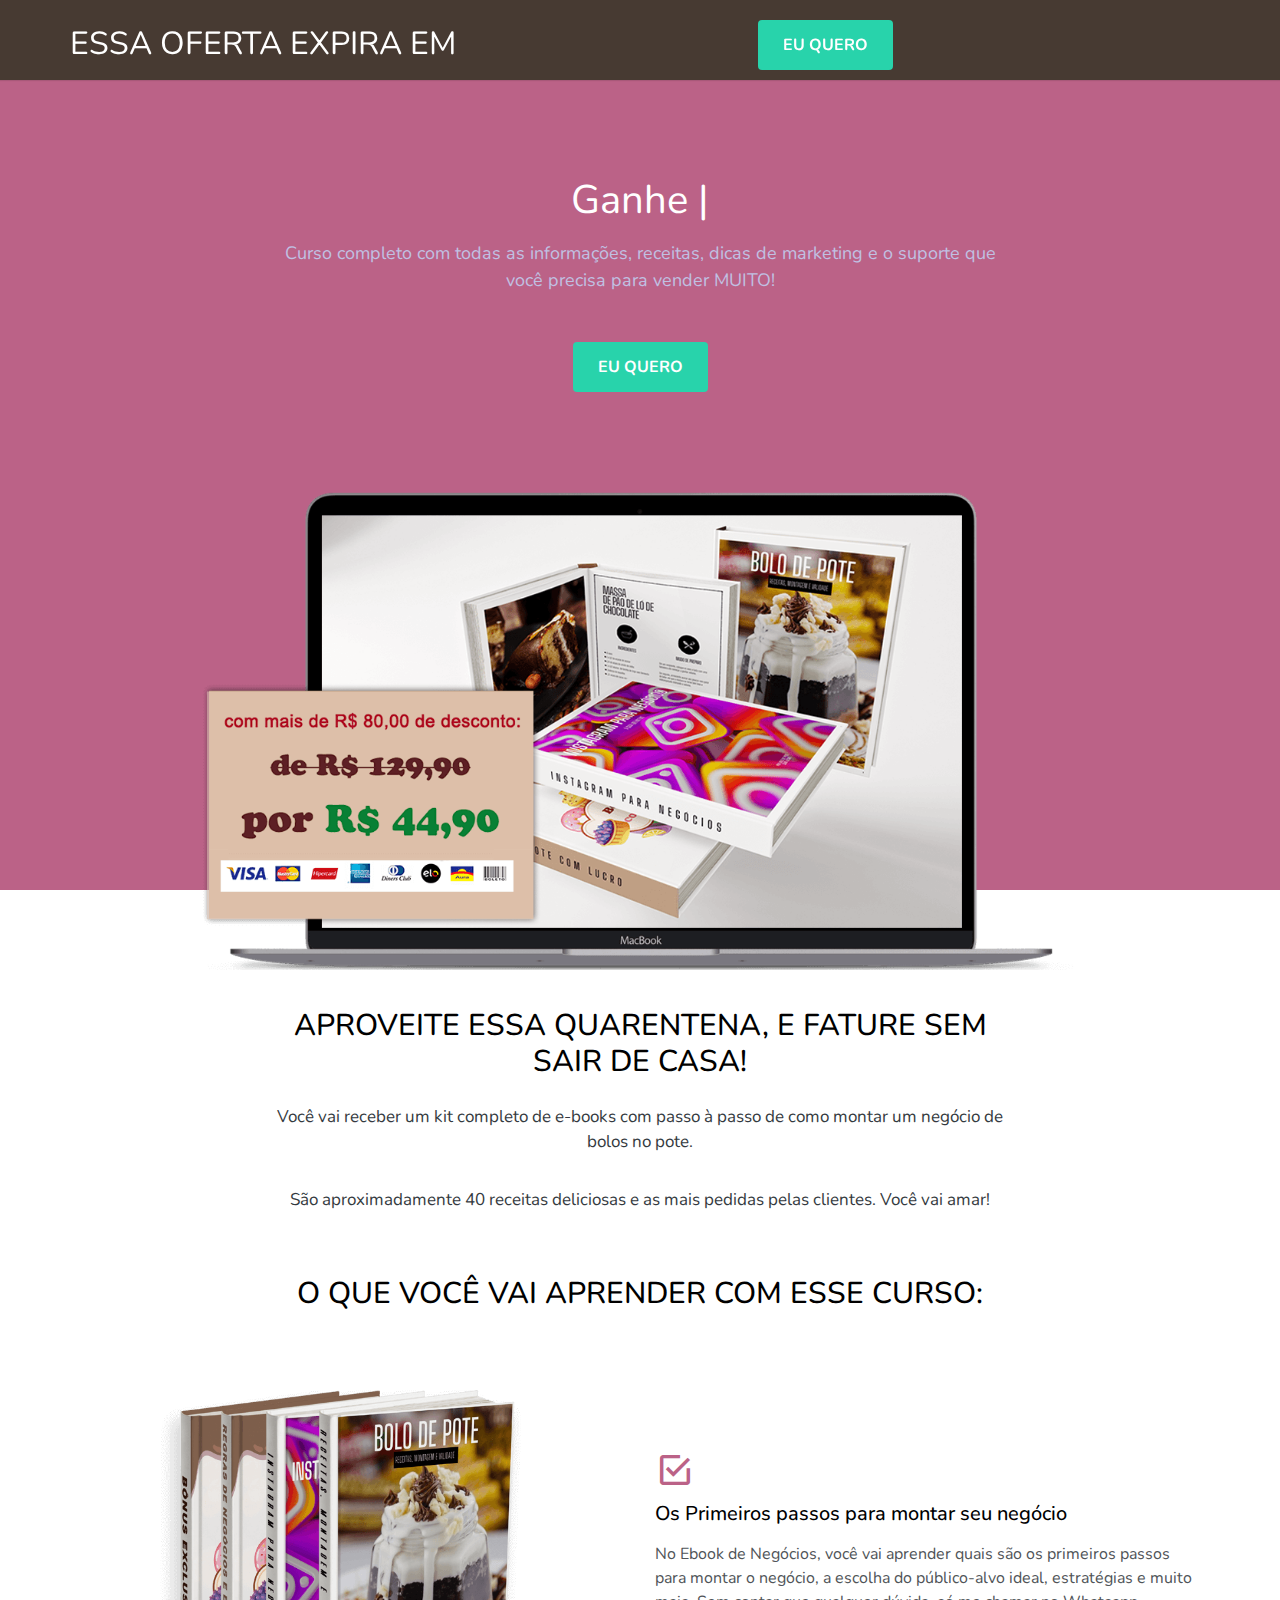
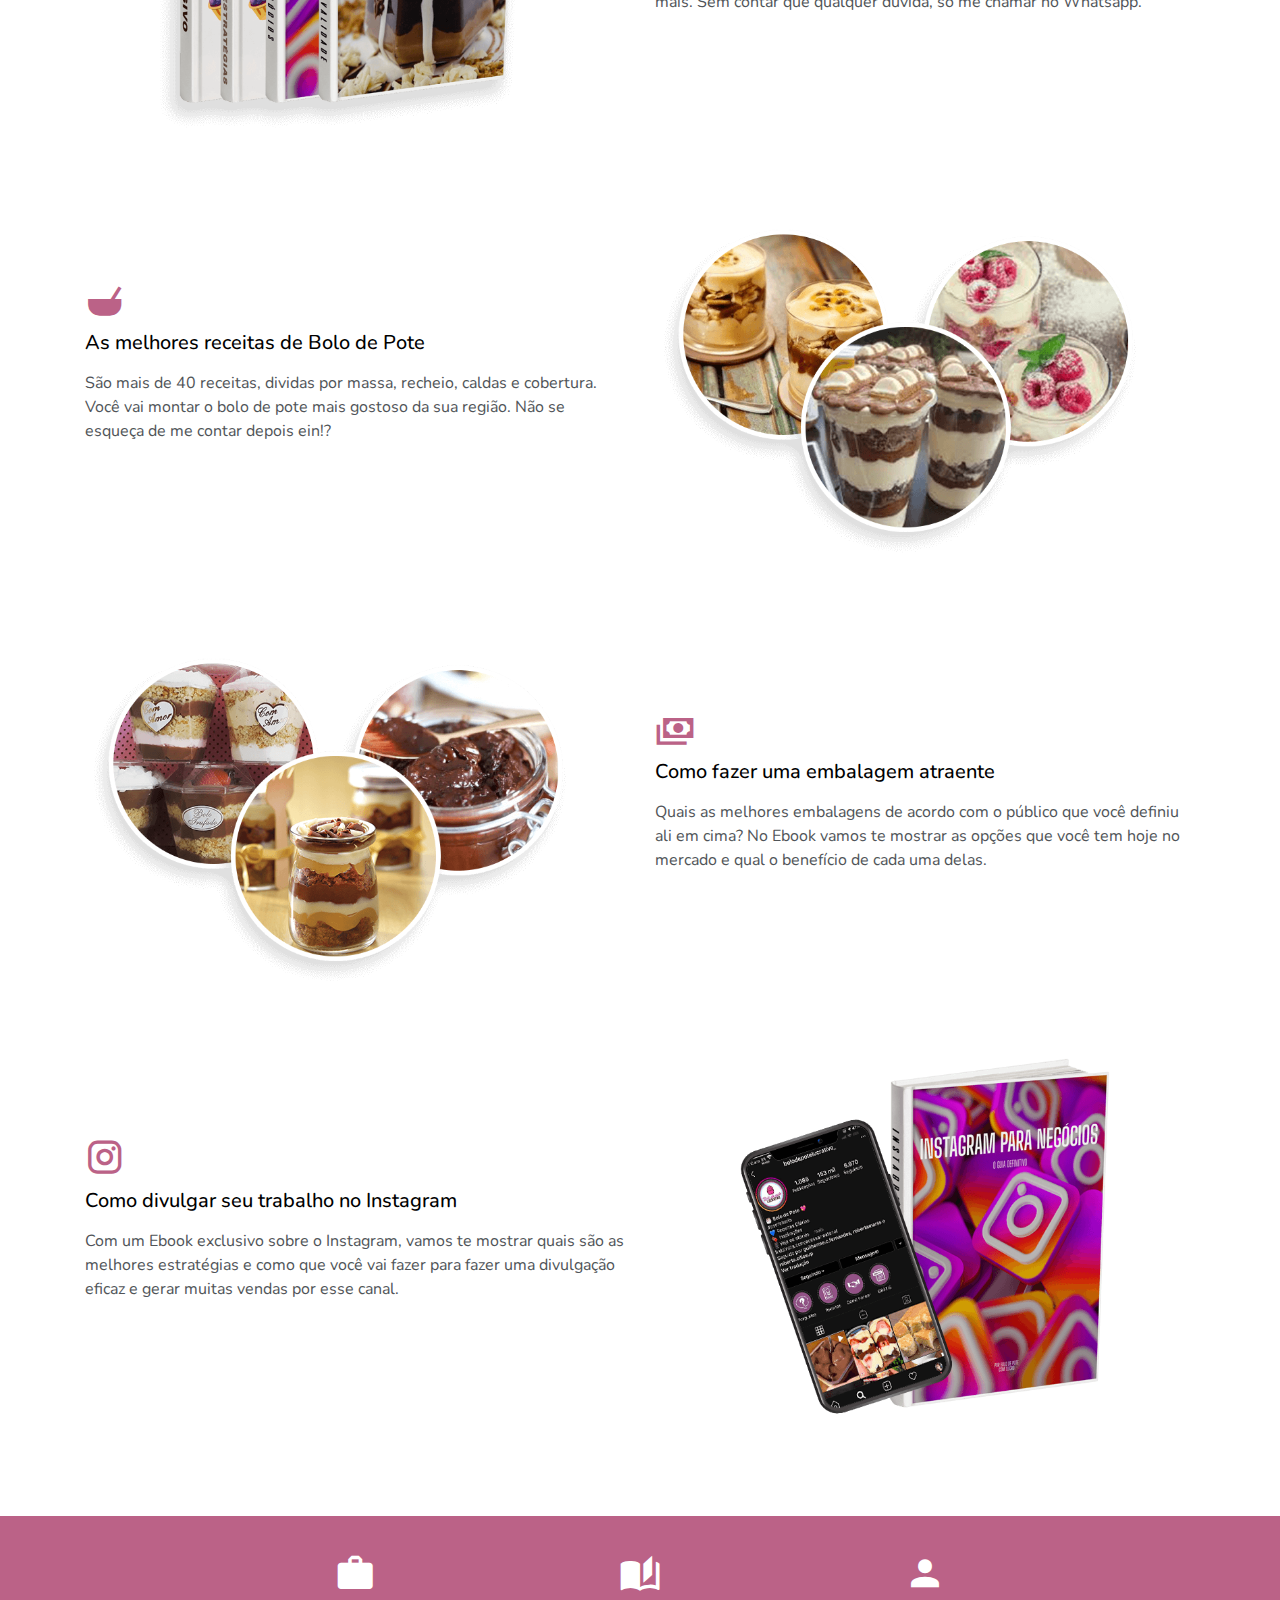
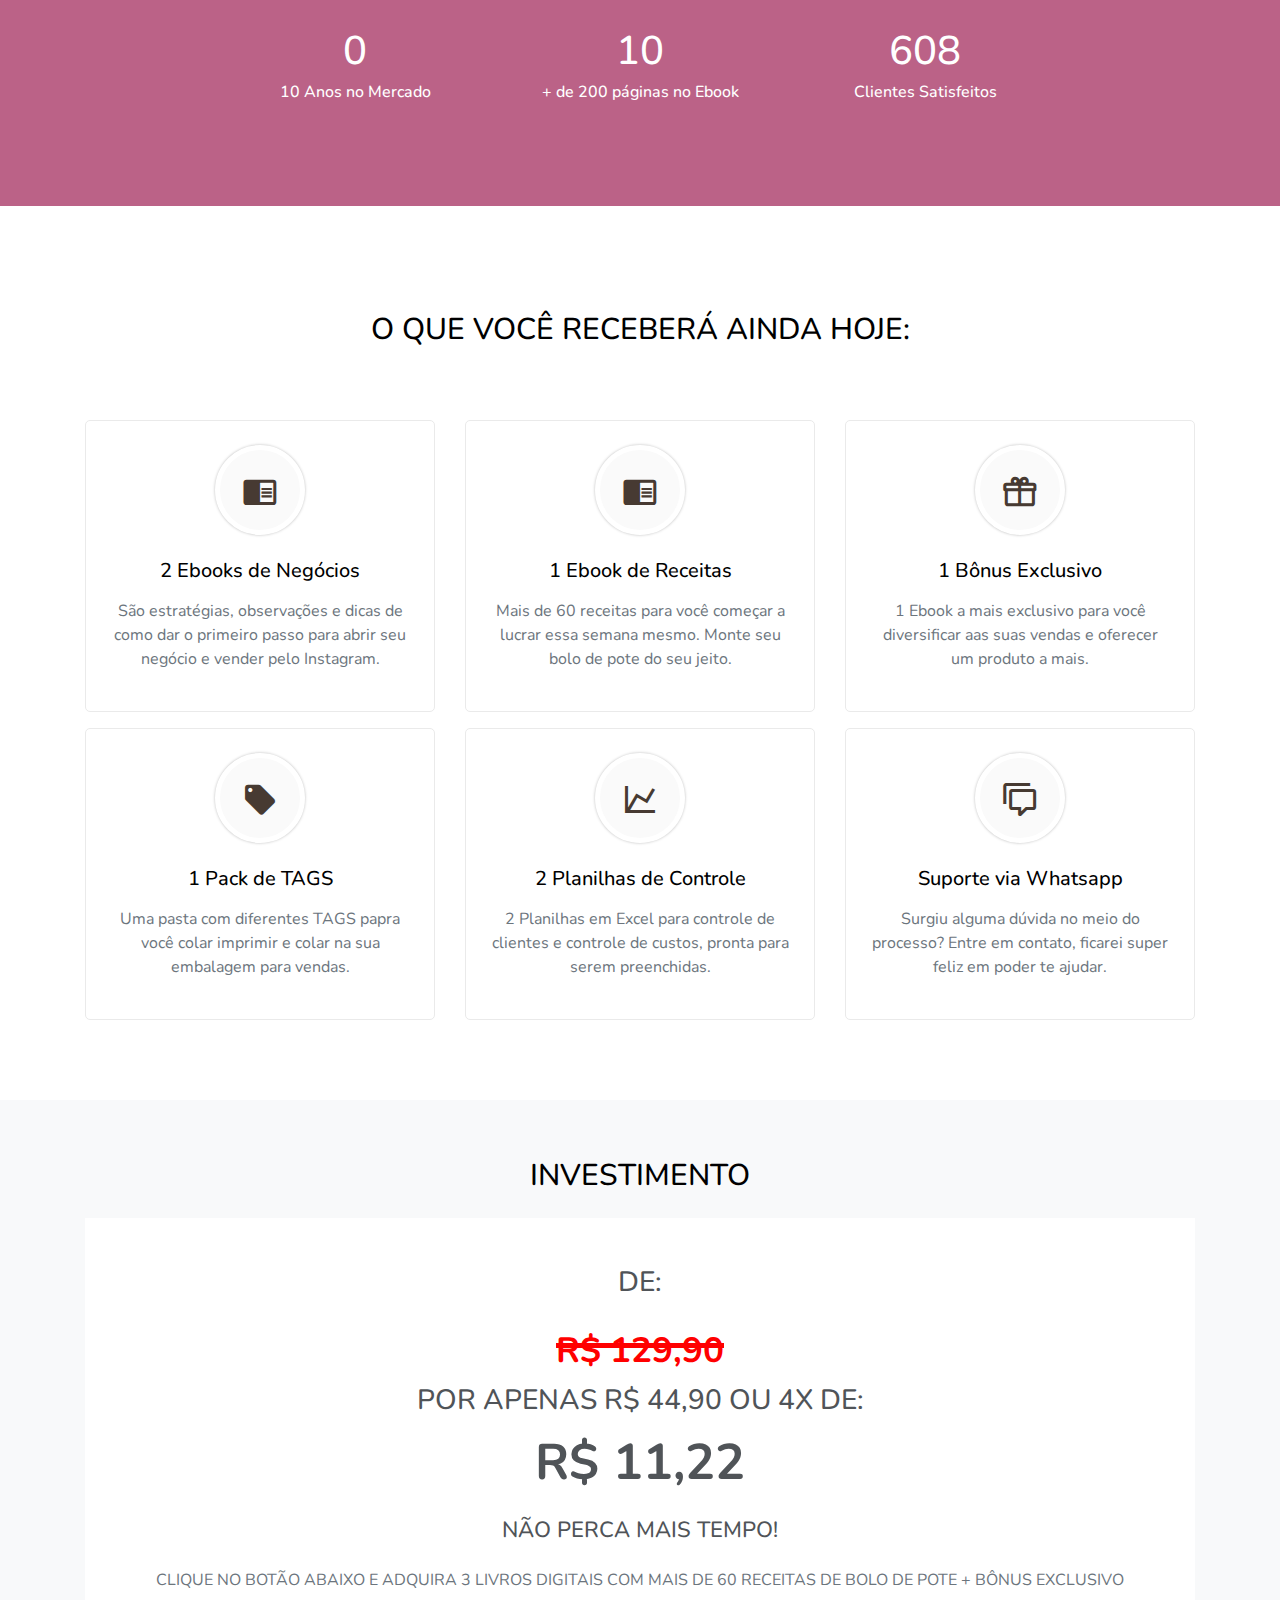
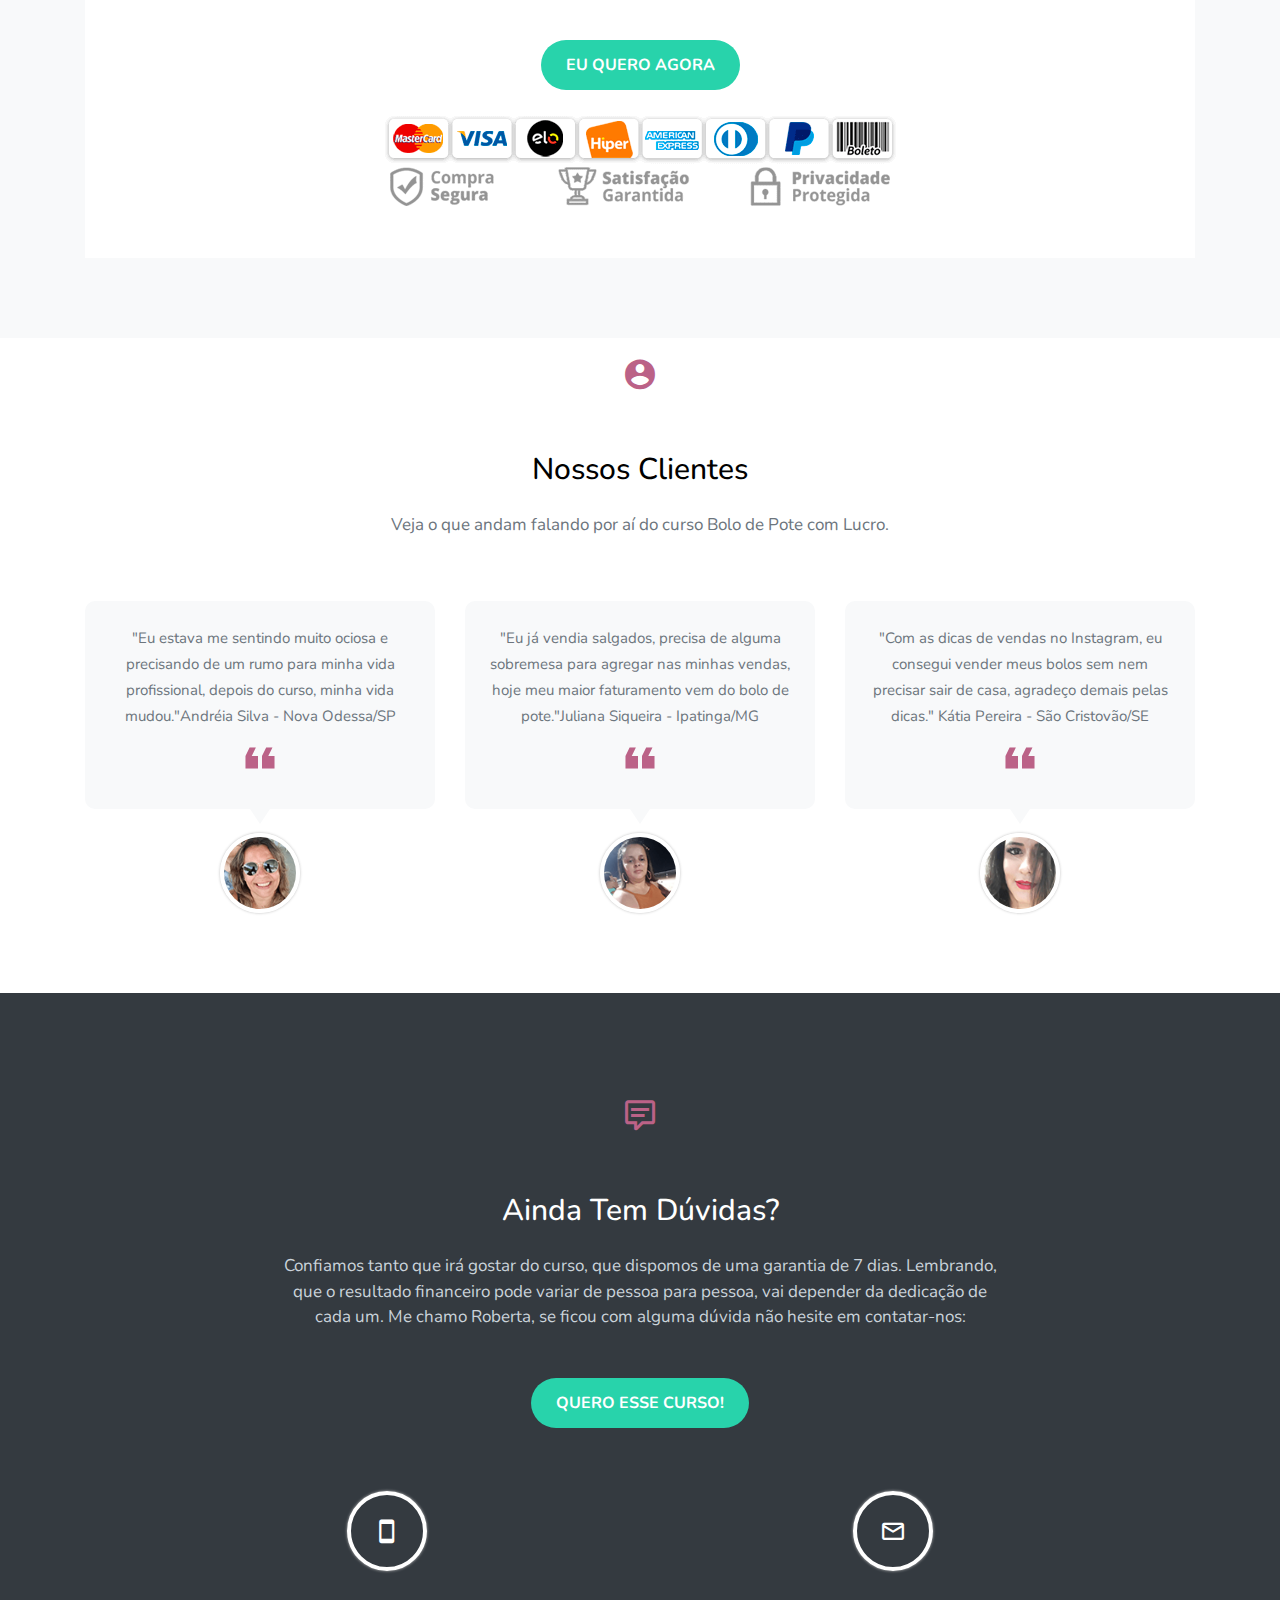
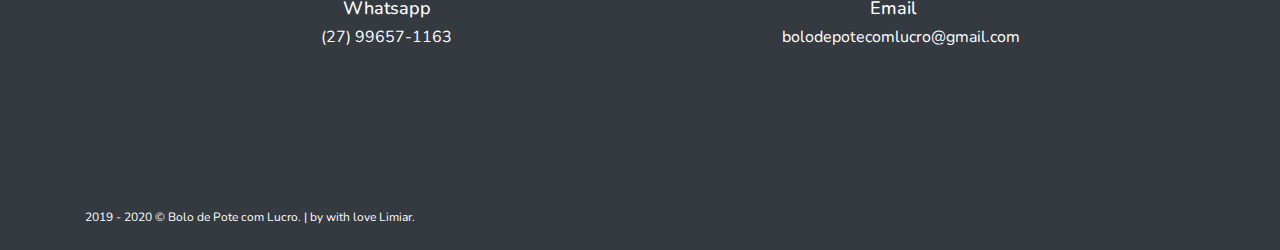
==== commit a36d5a3a: "alteracoes" ====
--- a/index.html
+++ b/index.html
@@ -520,7 +520,7 @@
                     <div class="col-md-4">
                         <div class="testimonial-box">
                             <div class="testimonial-desc bg-light p-4">
-                                <p class="text-center text-muted"><span>"</span>Eu estava me sentindo muito ociosa e precisando de um rumo para minha vida profissional, depois que eu comprei o curso, descobri meu propósito<span>"</span></p>
+                                <p class="text-center text-muted"><span>"</span>Eu estava me sentindo muito ociosa e precisando de um rumo para minha vida profissional, depois do curso, minha vida mudou.<span>"Andréia Silva - Nova Odessa/SP</span></p>
                                 <p class="text-center mb-0 quote-icon text-custom"><i class="mdi mdi-format-quote-open"></i></p>
                             </div>
                             <div class="mt-4 testi-img">
@@ -531,7 +531,7 @@
                     <div class="col-md-4">
                         <div class="testimonial-box">
                             <div class="testimonial-desc bg-light p-4">
-                                <p class="text-center text-muted"><span>"</span>Eu já vendia salgados, precisa de alguma sobremesa para agregar nas minhas vendas, hoje meu maior faturamento vem do bolo de pote.<span>"</span></p>
+                                <p class="text-center text-muted"><span>"</span>Eu já vendia salgados, precisa de alguma sobremesa para agregar nas minhas vendas, hoje meu maior faturamento vem do bolo de pote.<span>"Juliana Siqueira - Ipatinga/MG</span></p>
                                 <p class="text-center mb-0 quote-icon text-custom"><i class="mdi mdi-format-quote-open"></i></p>
                             </div>
                             <div class="mt-4 testi-img">
@@ -542,7 +542,7 @@
                     <div class="col-md-4">
                         <div class="testimonial-box">
                             <div class="testimonial-desc bg-light p-4">
-                                <p class="text-center text-muted"><span>"</span>Com as dicas de vendas no Instagram, eu consegui vender meus bolos sem nem precisar sair de casa, agradeço demais pelas dicas.<span>"</span></p>
+                                <p class="text-center text-muted"><span>"</span>Com as dicas de vendas no Instagram, eu consegui vender meus bolos sem nem precisar sair de casa, agradeço demais pelas dicas.<span>" Kátia Pereira - São Cristovão/SE </span></p>
                                 <p class="text-center mb-0 quote-icon text-custom"><i class="mdi mdi-format-quote-open"></i></p>
                             </div>
                             <div class="mt-4 testi-img">
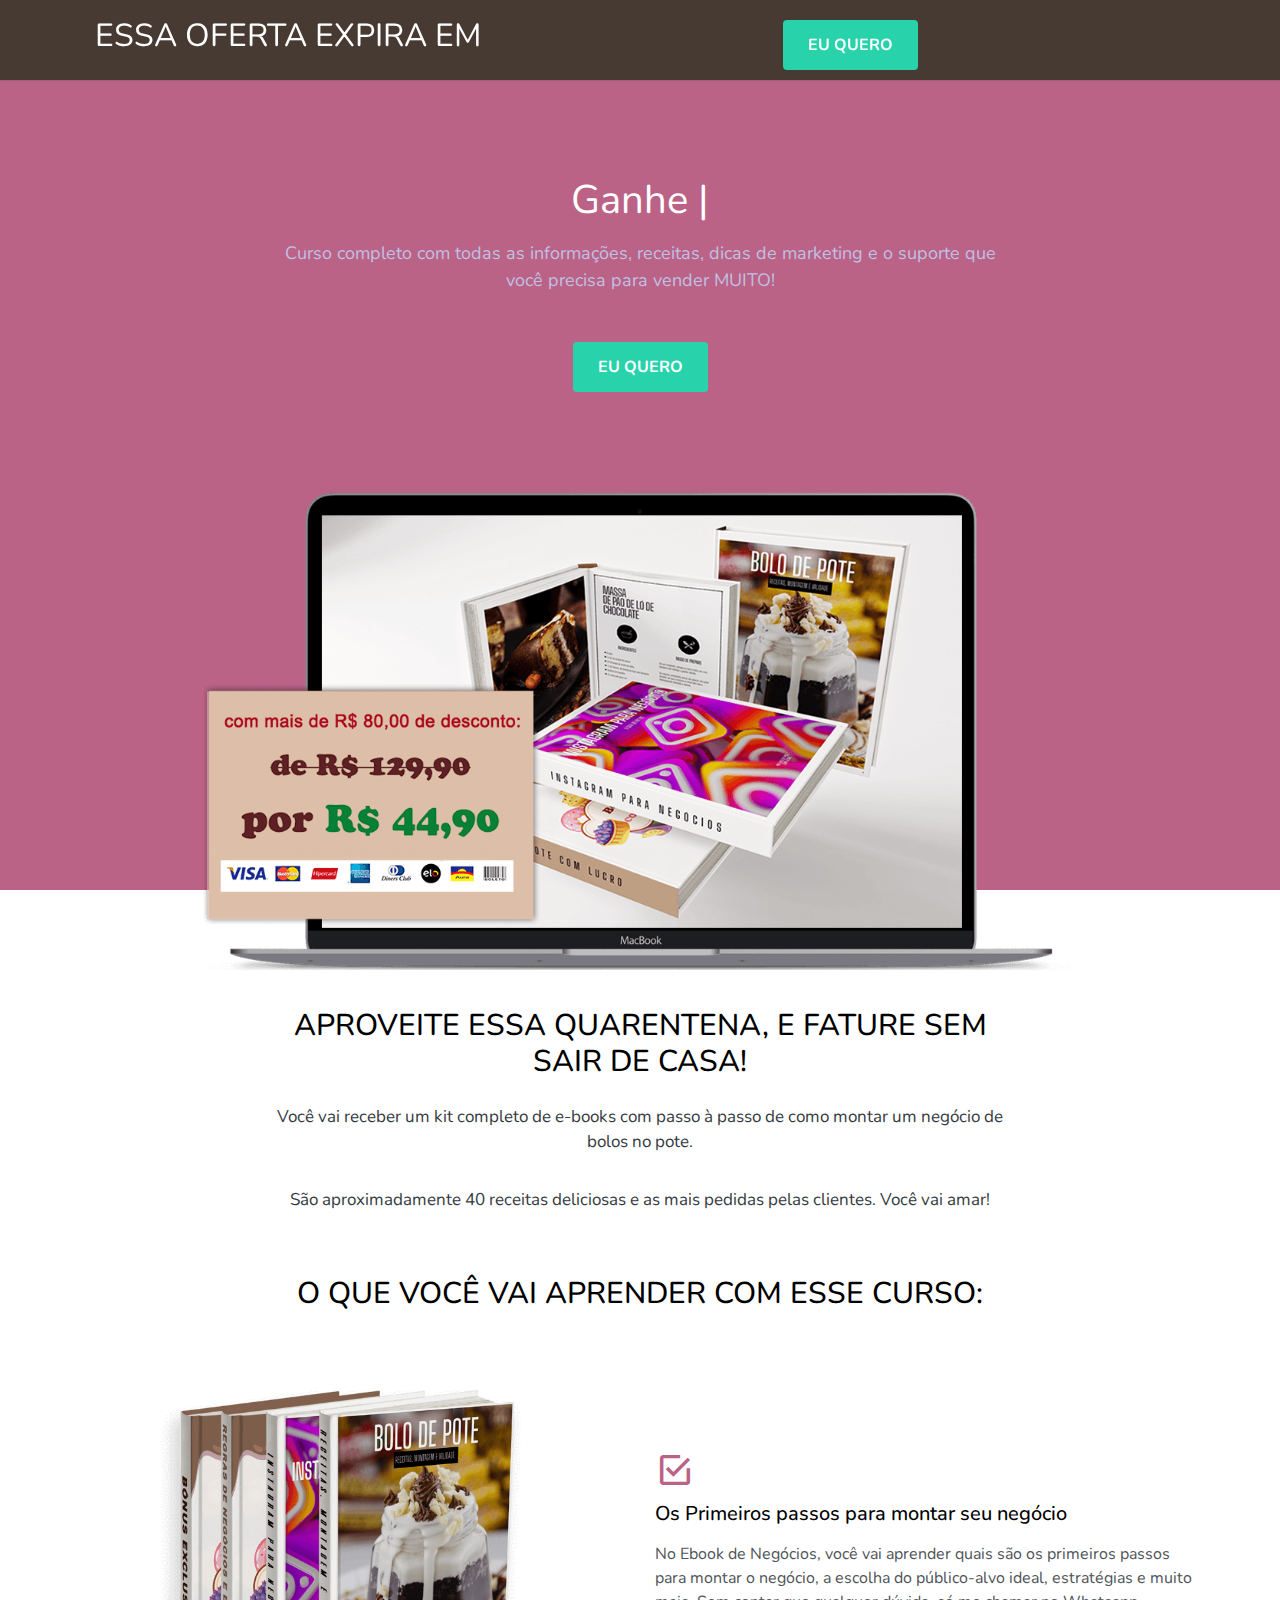
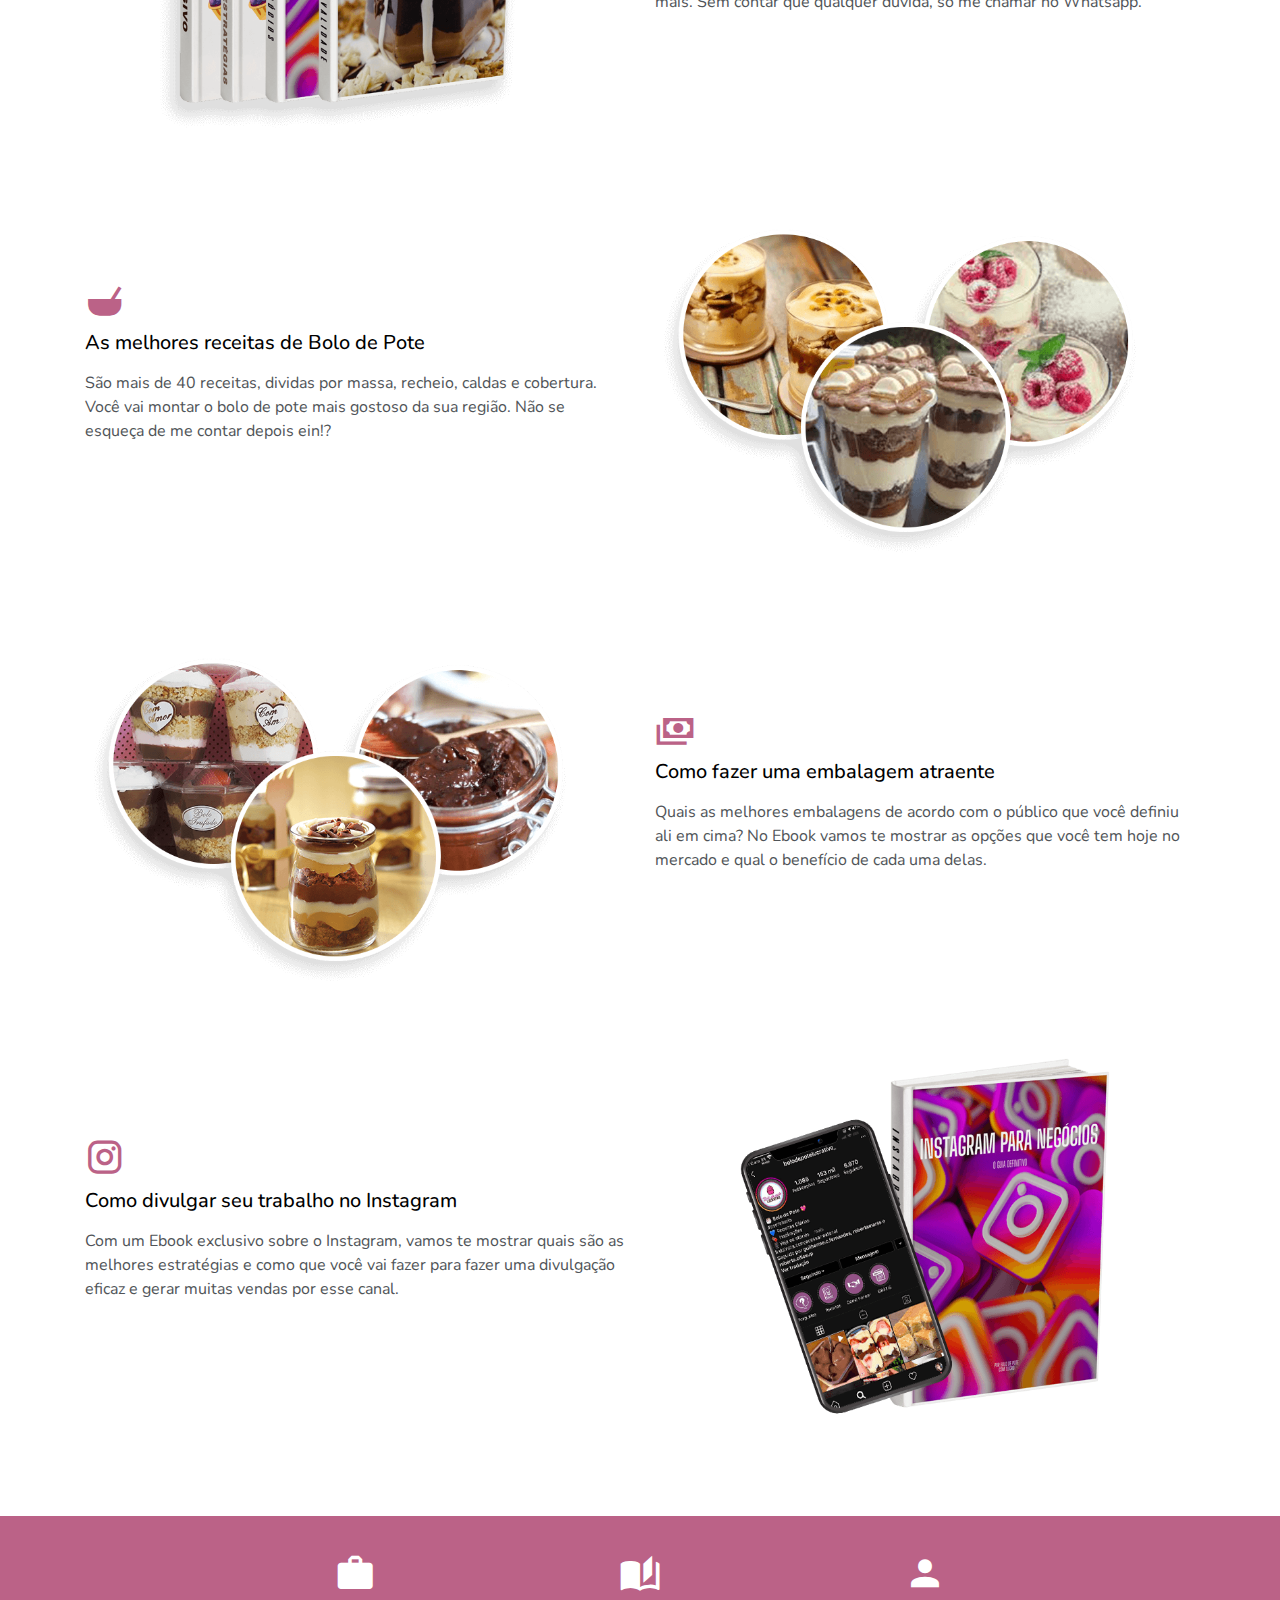
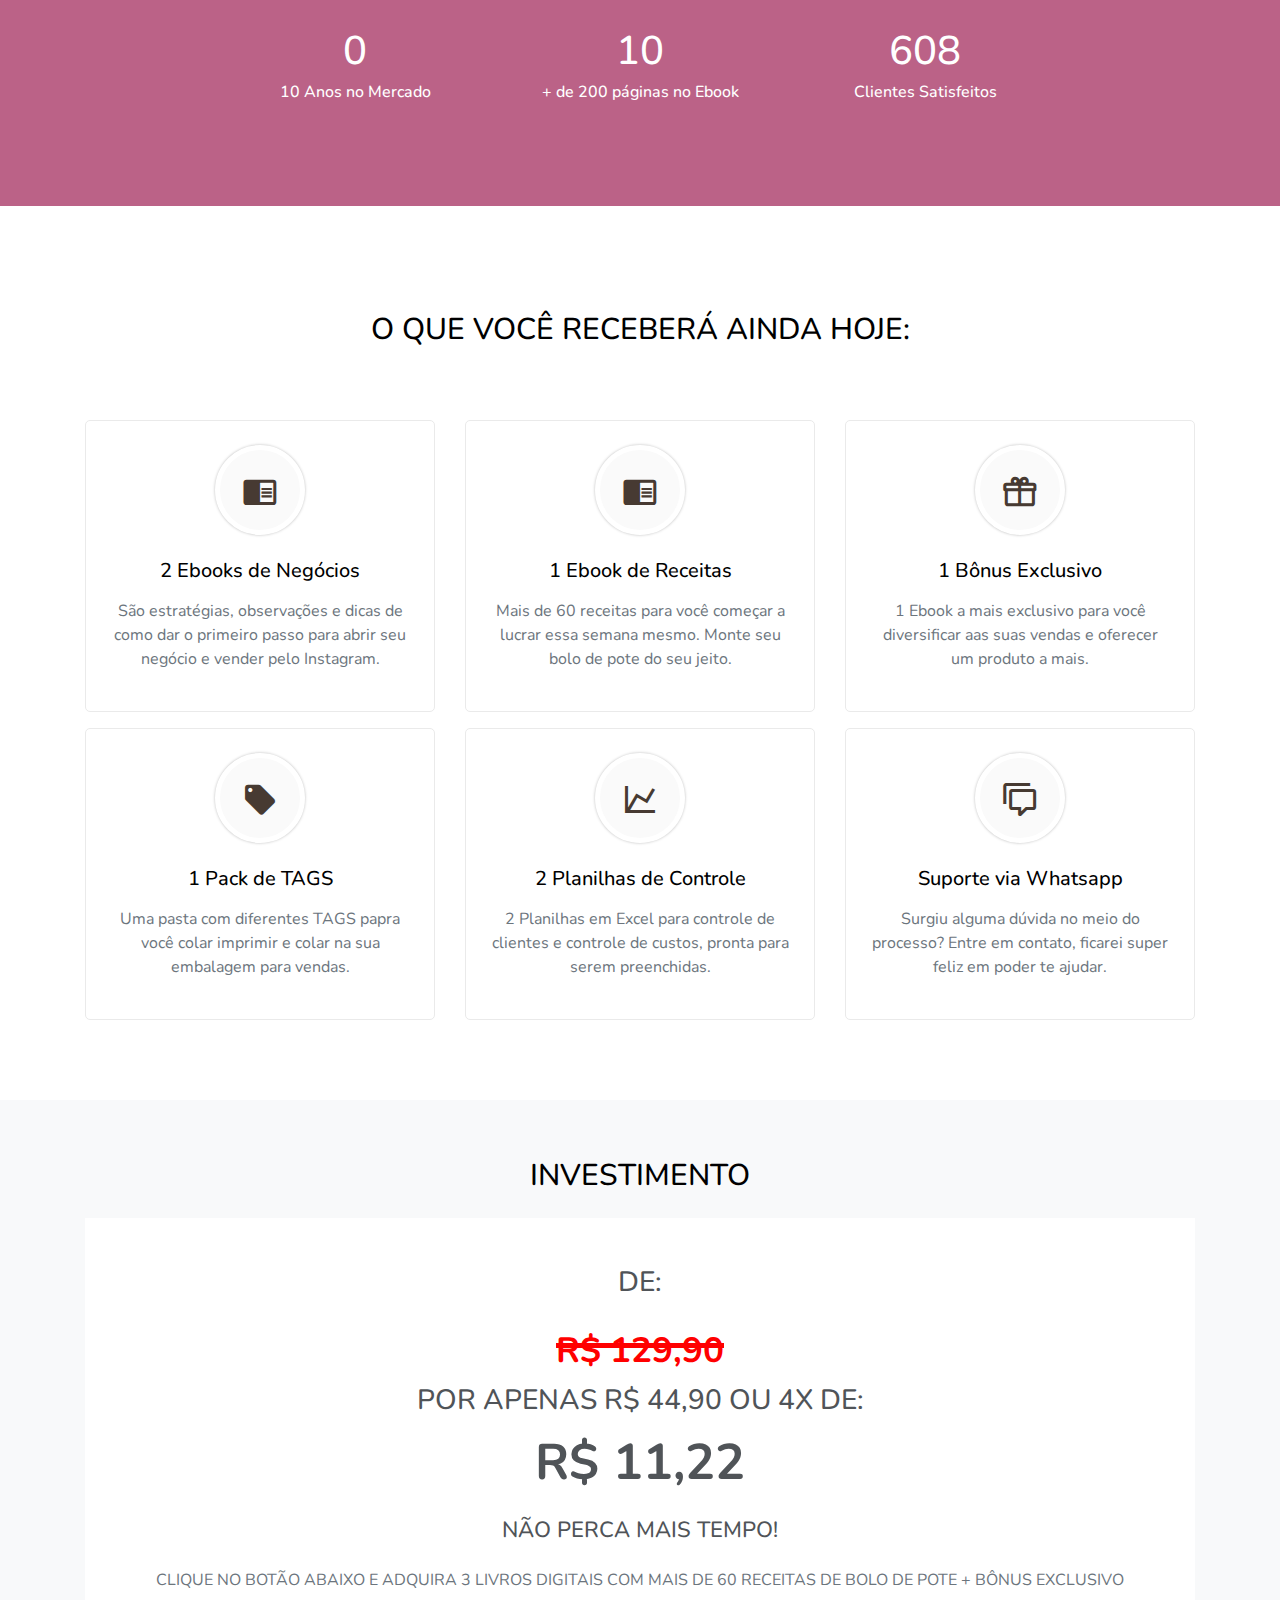
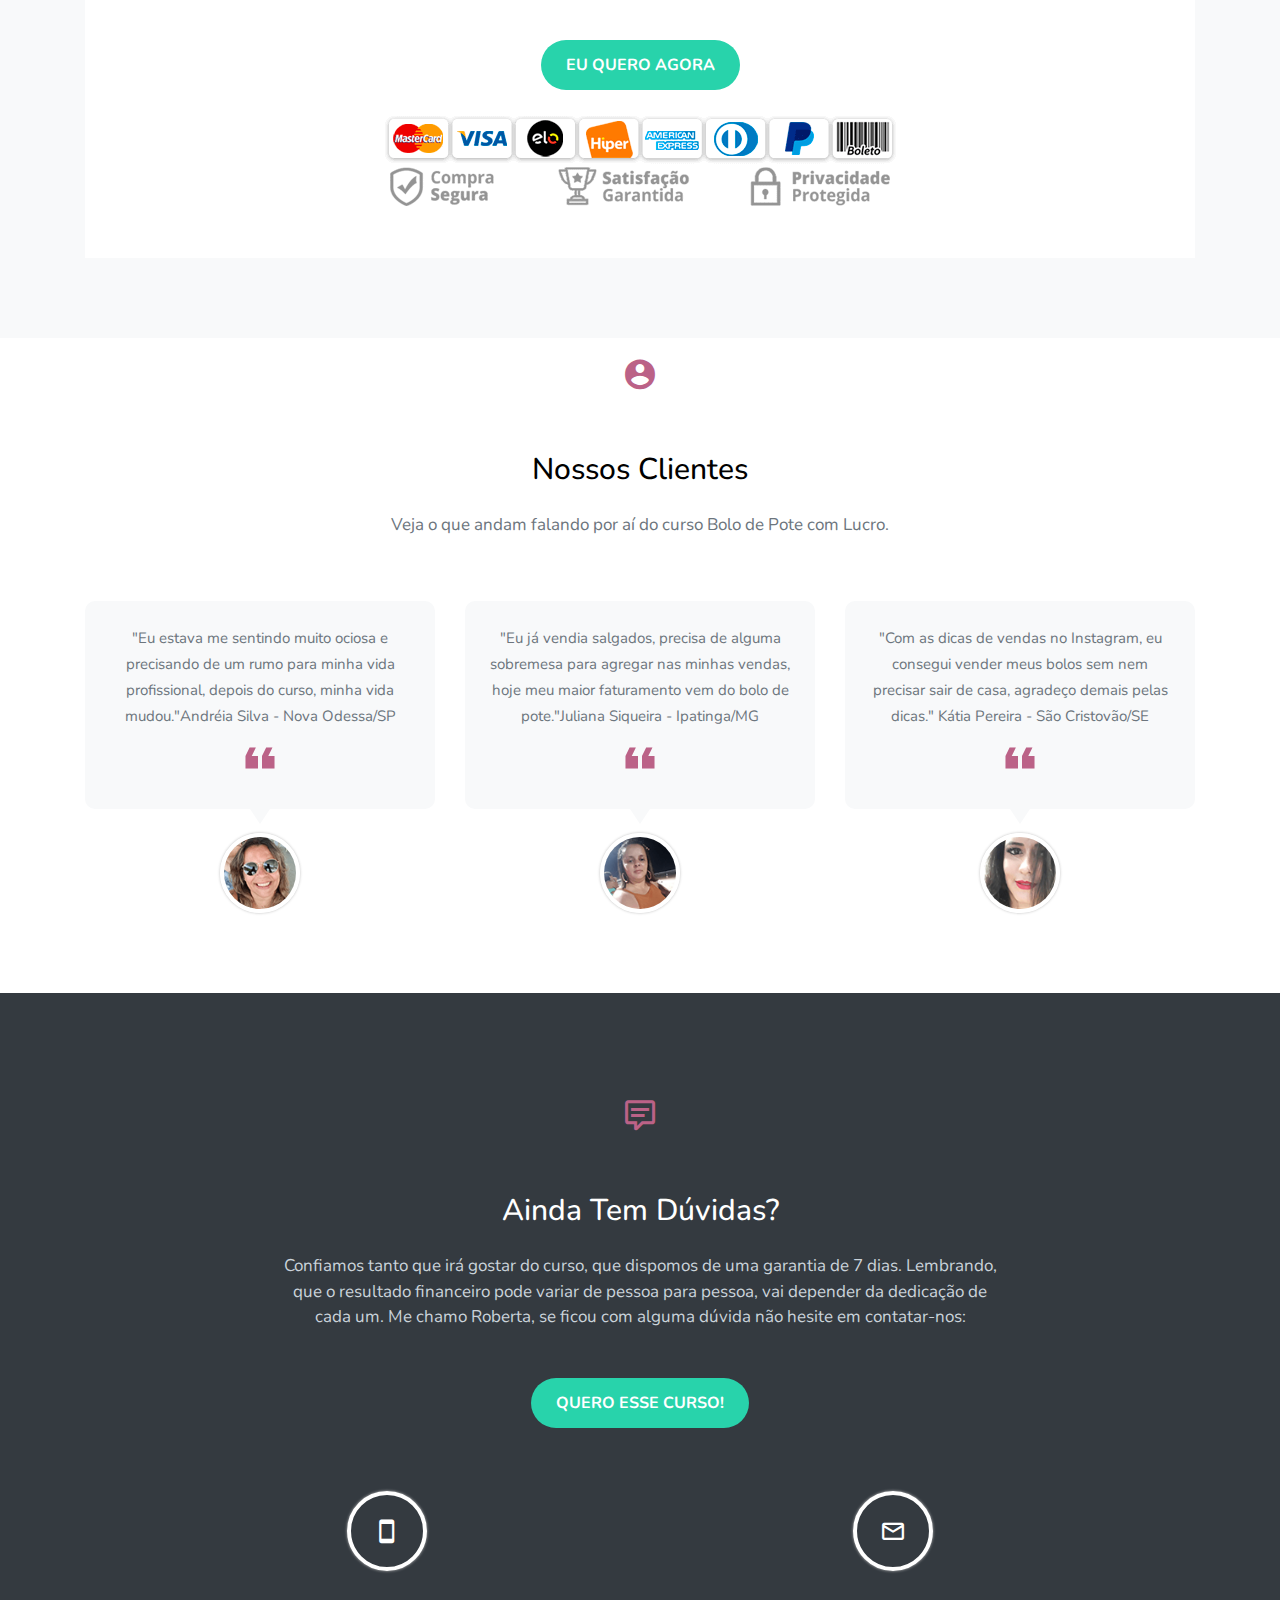
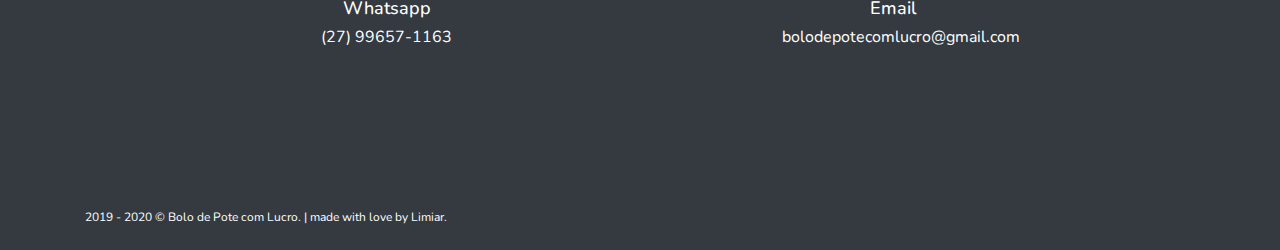
==== commit 96e1bb6d: "ultimo" ====
--- a/index.html
+++ b/index.html
@@ -13,7 +13,7 @@
 
         <meta charset="utf-8">
         <meta name="viewport" content="width=device-width, initial-scale=1.0">
-        <meta name="description" content="Responsive bootstrap landing template">
+        <meta name="description" content="Curso completo de Bolo de Pote!">
         <meta name="author" content="Themesbrand">
 
         <link rel="shortcut icon" href="images/logo.png">
@@ -69,7 +69,8 @@
             <div class="container">
                 <!-- Logo container-->
                 <div class="row mt-5" id="menu" style="    margin-top: 20px !important; margin-right: auto;">
-                        <div class="main-title" style="    font-size: xx-large; color: white; text-align: -webkit-center;">
+                        <div class="main-title" style="   padding-left: 25px;
+    padding-right: 25px; font-size: xx-large; color: white; text-align: -webkit-center; line-height: 32px;">
                         <c>ESSA OFERTA EXPIRA EM</c>
                           <c id="contador" style="color: red; font-size: 29;"></c>
                         </div>
@@ -707,7 +708,7 @@
                     <div class="col-md-12">
                         <div class="text-white footer-alt">
                             <div class="float-left">
-                                <p class="copyright-desc pb-0">2019 - 2020 © Bolo de Pote com Lucro. | by with love Limiar.</p>
+                                <p class="copyright-desc pb-0">2019 - 2020 © Bolo de Pote com Lucro. | made with love by Limiar.</p>
                             </div>
                             <div class="float-right">
                                <!--  <ul class="list-inline social pb-0">
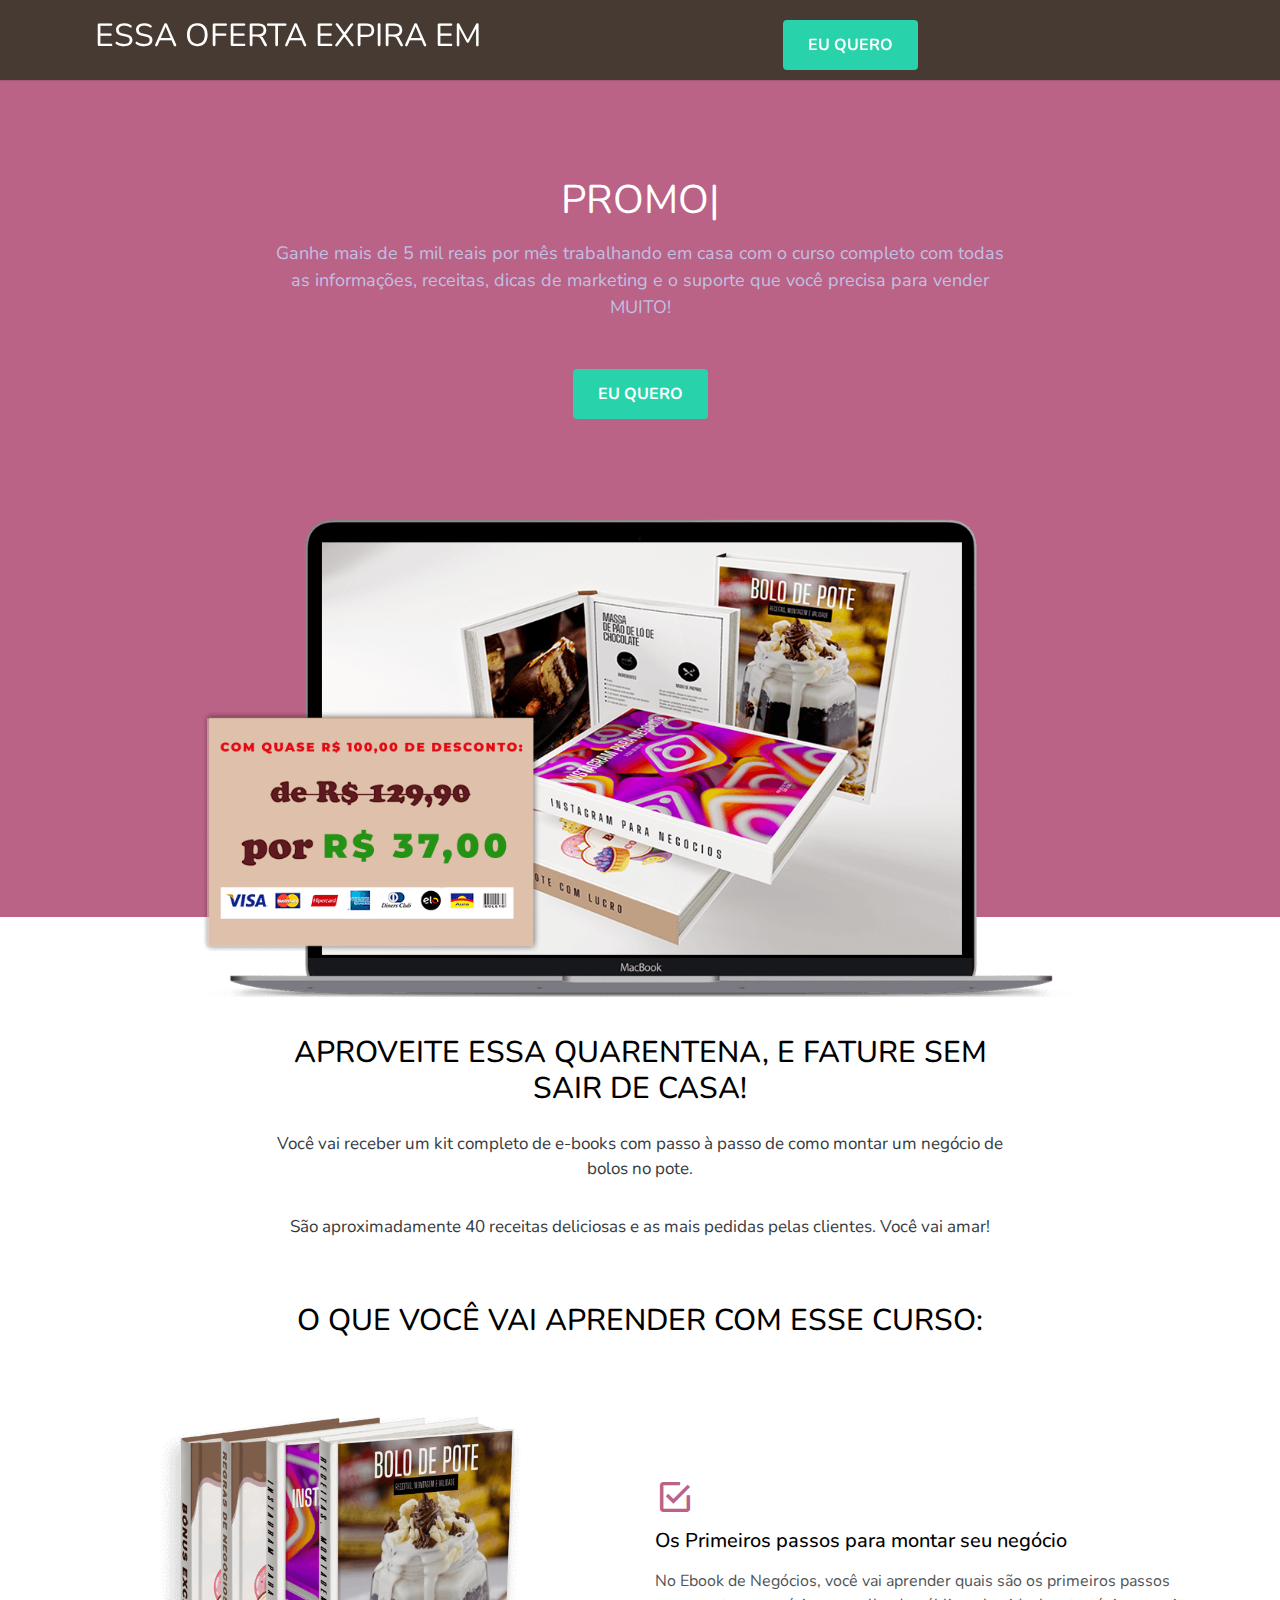
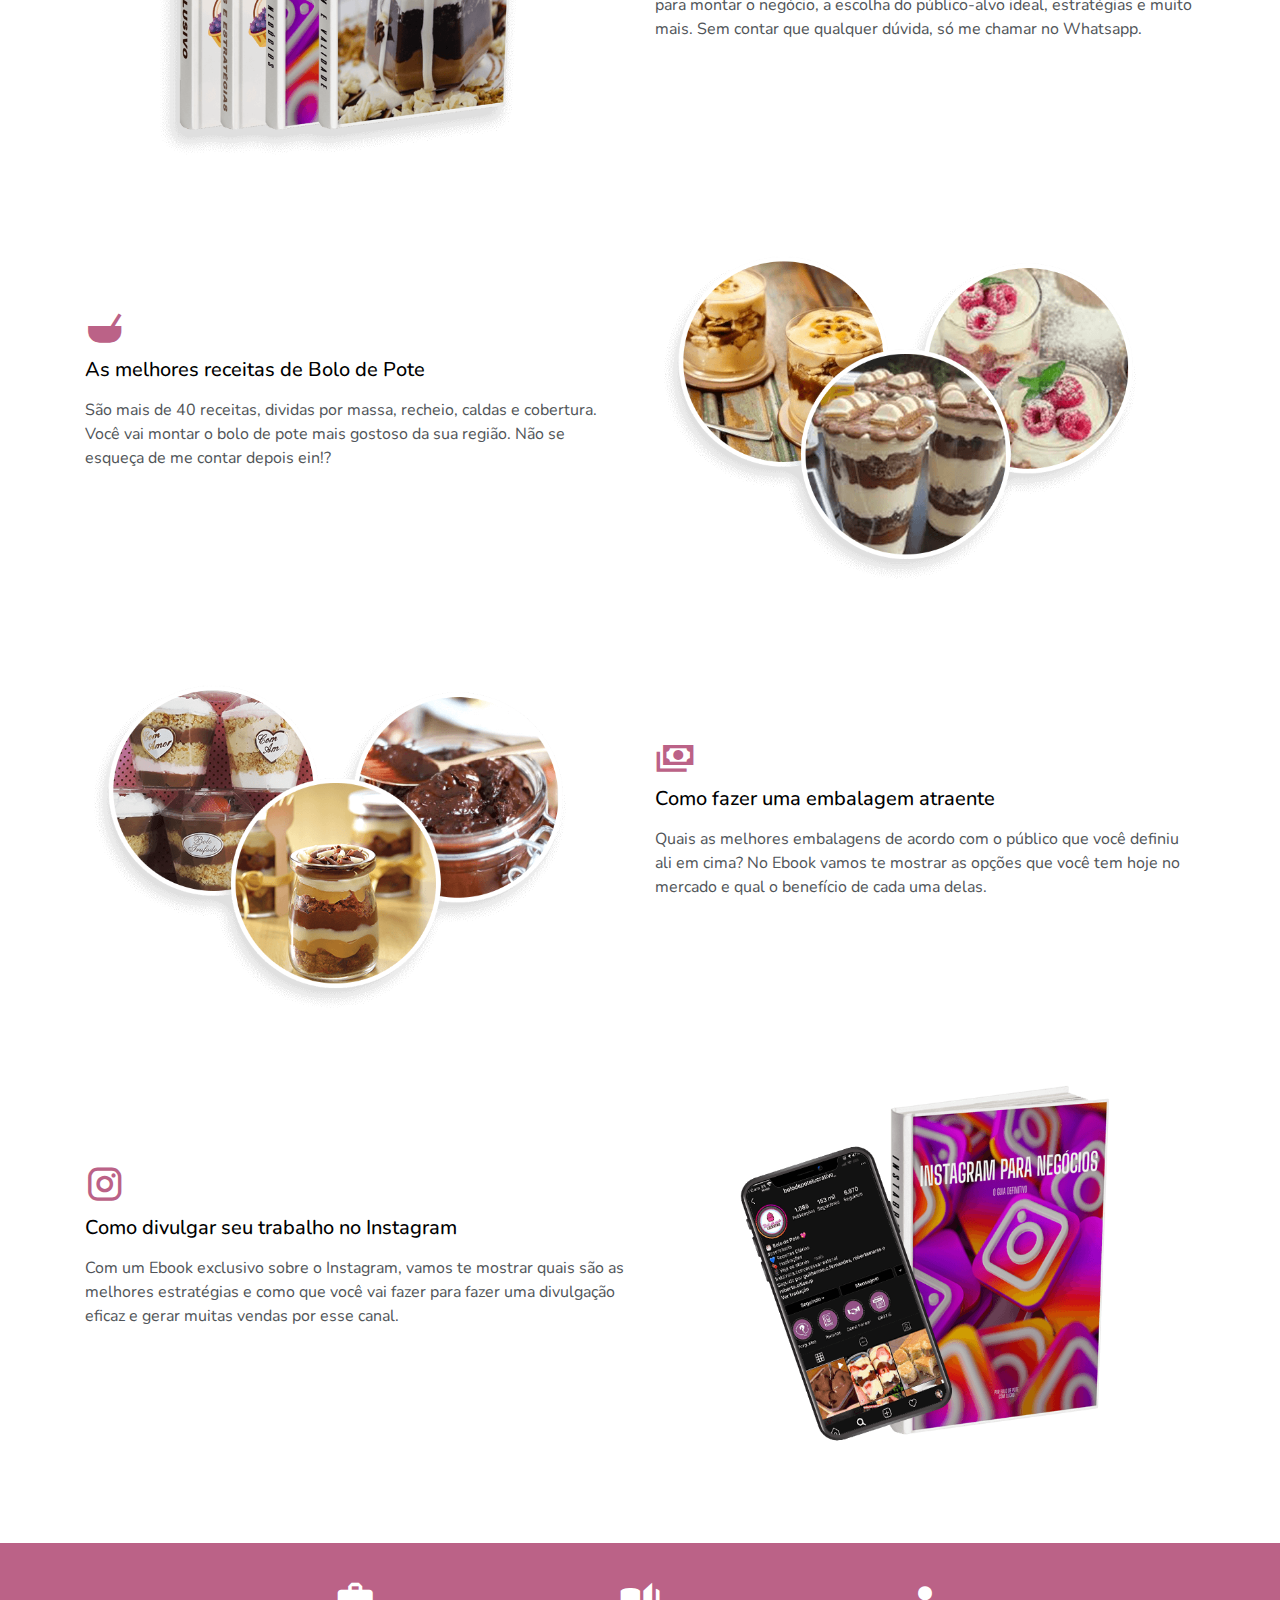
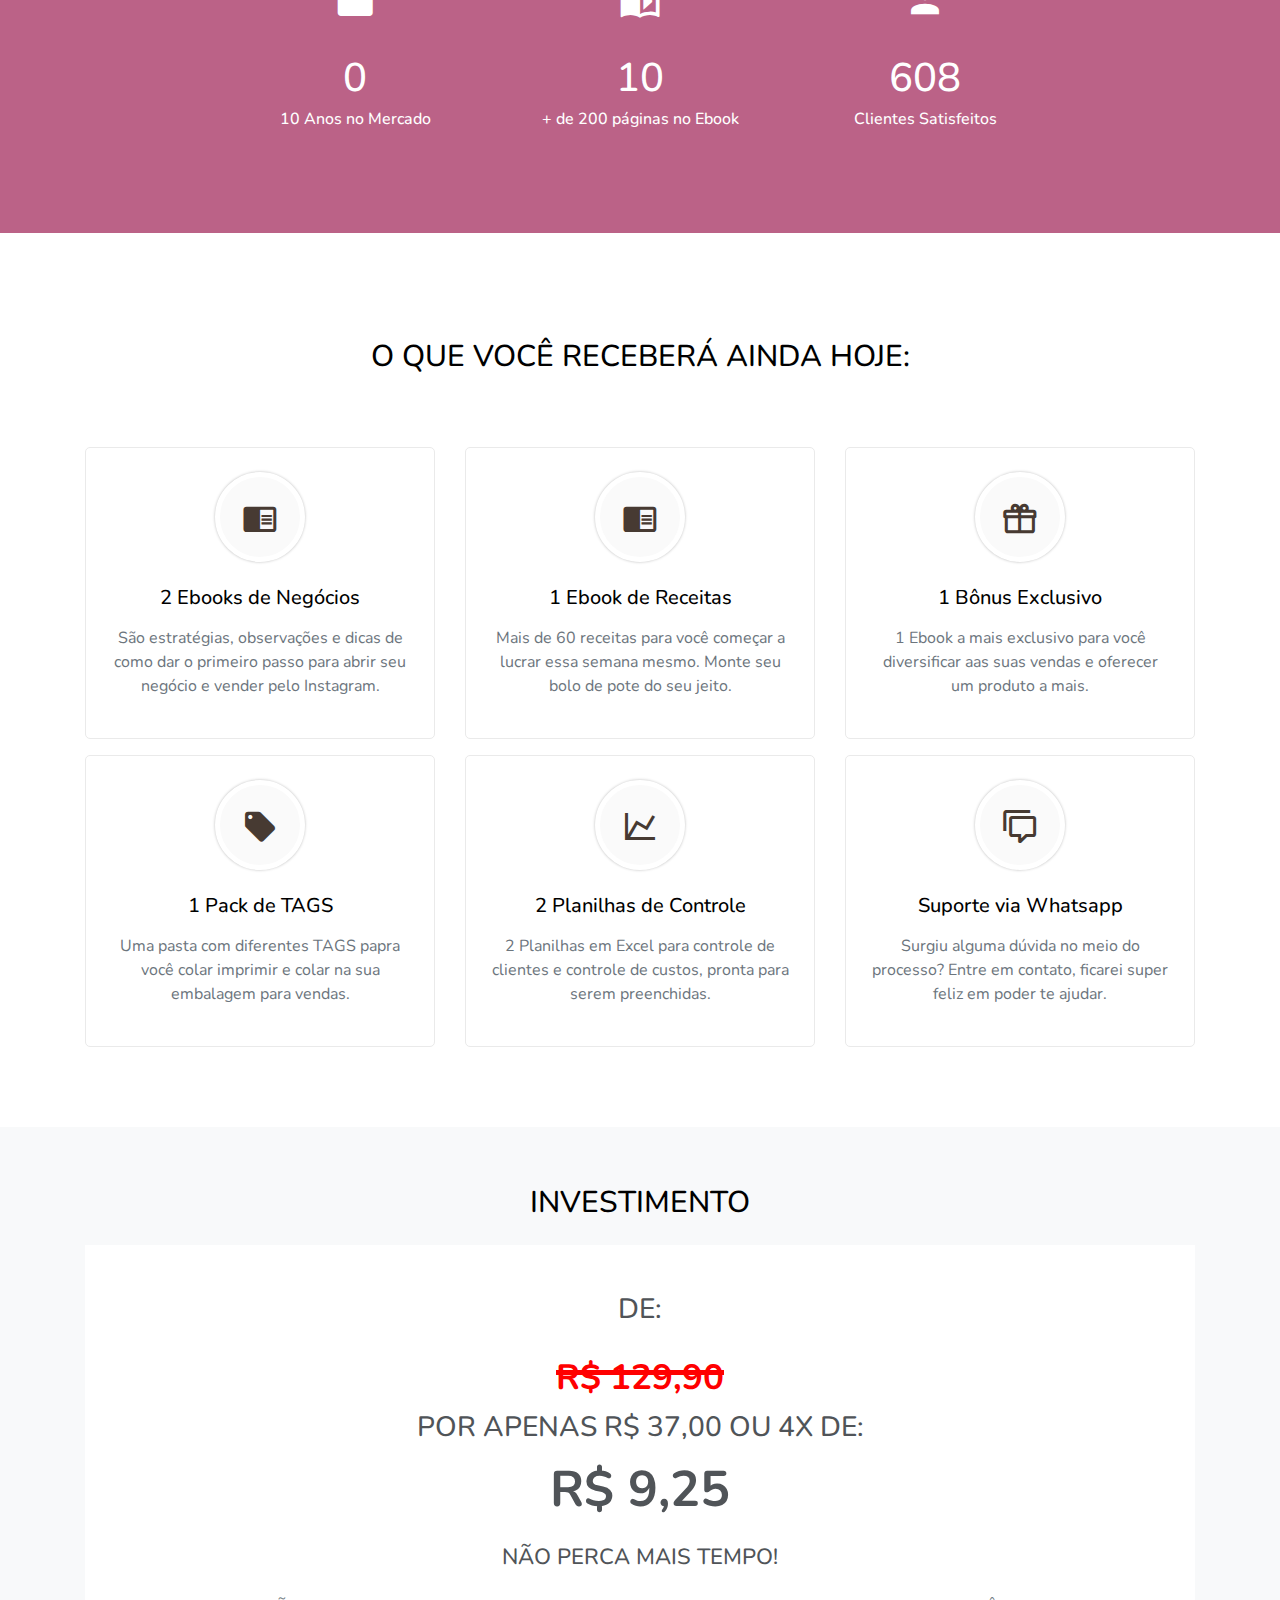
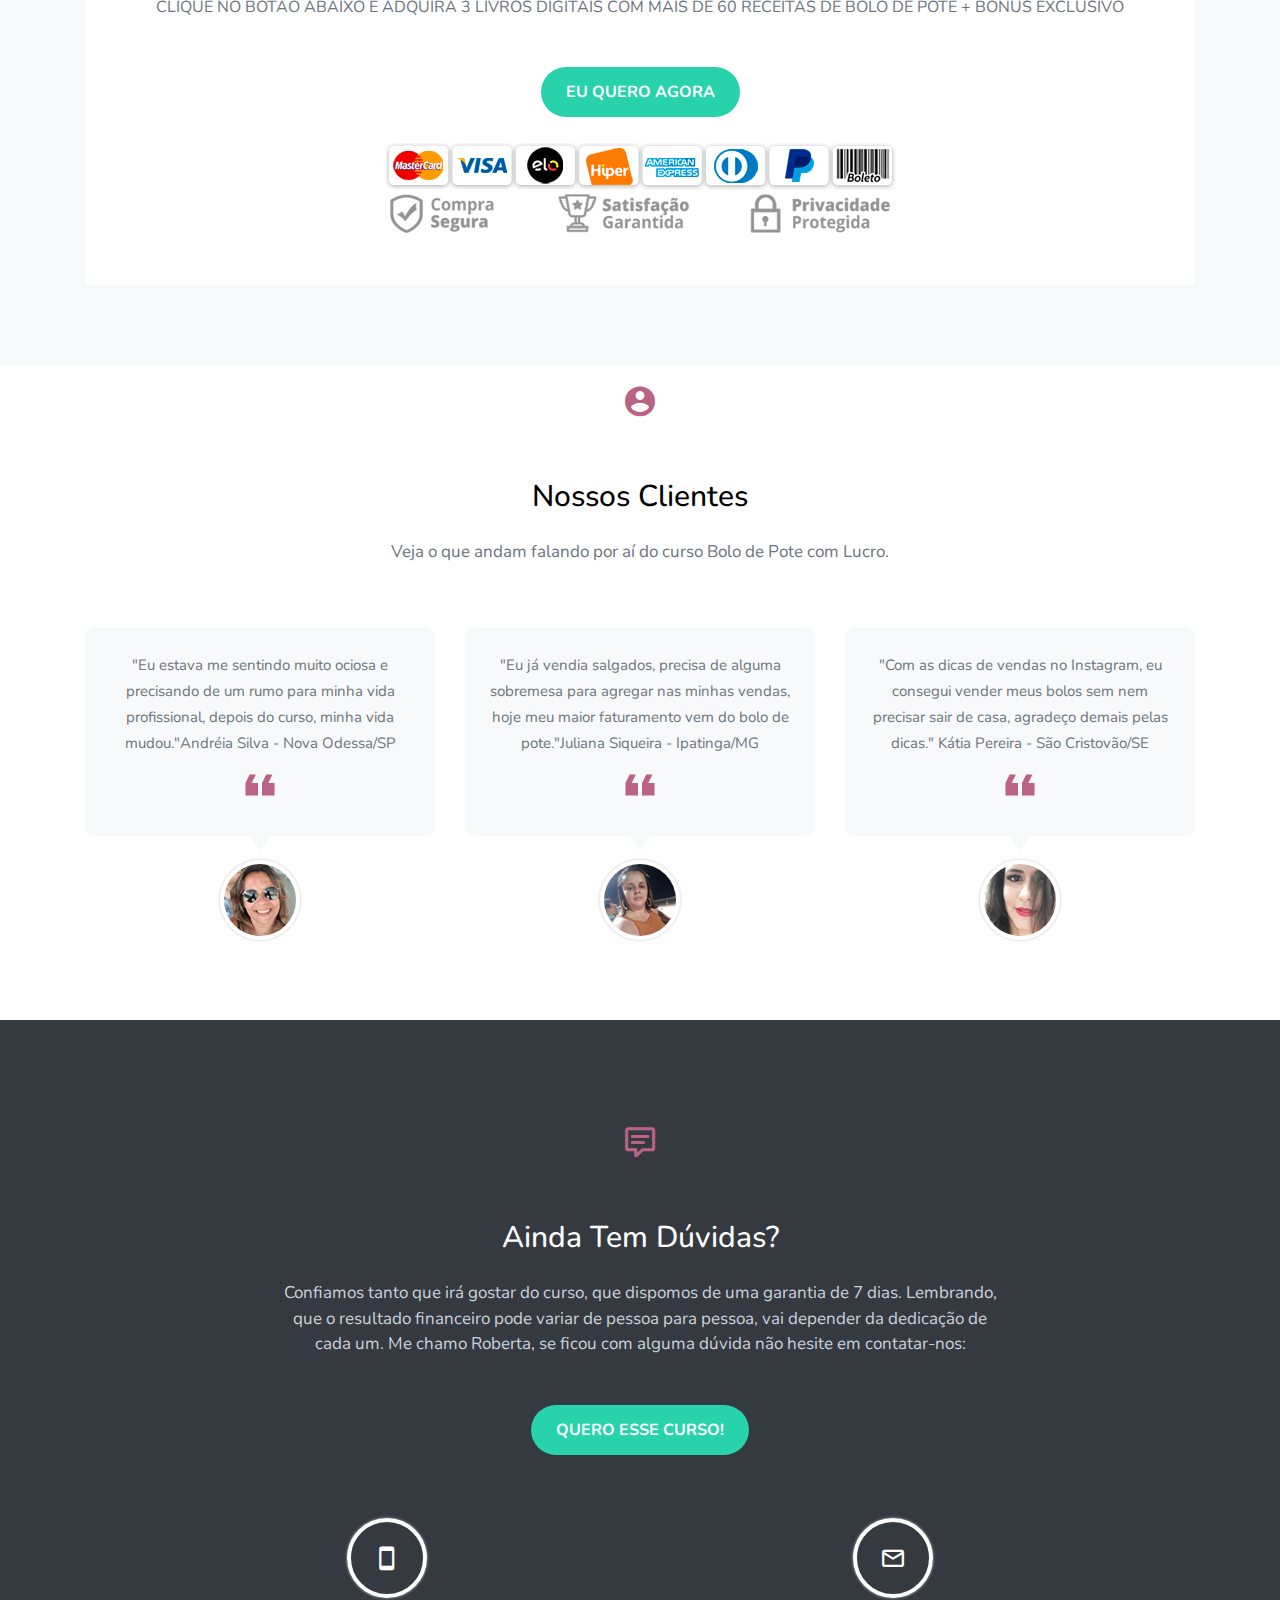
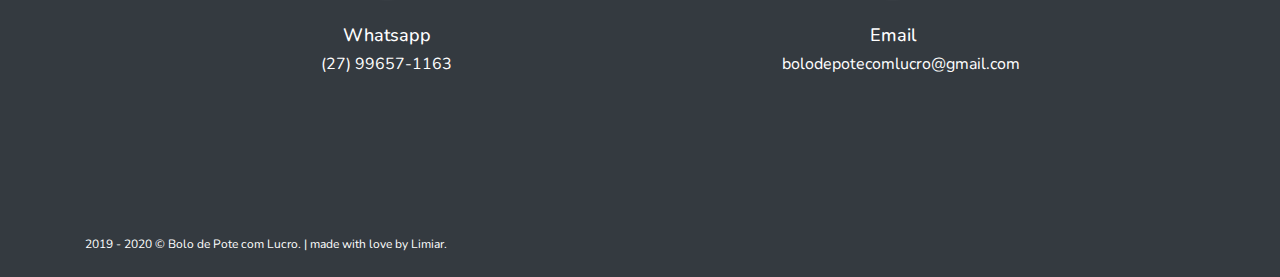
==== commit 933fd9ba: "alteracao de preco" ====
--- a/index.html
+++ b/index.html
@@ -75,7 +75,7 @@
                           <c id="contador" style="color: red; font-size: 29;"></c>
                         </div>
                         <div id="button-nav">
-                            <a href="https://payment.hotmart.com/J24771725T?off=u22amyzp&checkoutMode=10&bid=1588713278536" class="btn btn-custom">EU QUERO</a>
+                            <a href="https://pay.hotmart.com/J24771725T?off=mpoe0tbc&checkoutMode=10&bid=1596673750187" class="btn btn-custom">EU QUERO</a>
                         </div>
                 </div>
                 <!-- End Logo container-->
@@ -187,10 +187,10 @@
             <div class="container">
                 <div class="row justify-content-center">
                     <div class="col-md-10 text-center text-white">
-                        <h1 class="mt-5 pt-5 home-title"><span class="element" data-elements="Ganhe mais de 5 mil reais por mês trabalhando em casa."></span></h1>
-                        <p class="home-subtitle mx-auto pt-2">Curso completo com todas as informações, receitas, dicas de marketing e o suporte que você precisa para vender MUITO!</p>
+                        <h1 class="mt-5 pt-5 home-title"><span class="element" data-elements="PROMO RELÂMPAGO DE FIM DE QUARENTENA!"></span></h1>
+                        <p class="home-subtitle mx-auto pt-2">Ganhe mais de 5 mil reais por mês trabalhando em casa com o curso completo com todas as informações, receitas, dicas de marketing e o suporte que você precisa para vender MUITO!</p>
                         <div class="mt-5">
-                            <a href="https://payment.hotmart.com/J24771725T?off=u22amyzp&checkoutMode=10&bid=1588713278536" class="btn btn-custom">EU QUERO</a>
+                            <a href="https://pay.hotmart.com/J24771725T?off=mpoe0tbc&checkoutMode=10&bid=1596673750187" class="btn btn-custom">EU QUERO</a>
                         </div>
                       <!--   <a href="https://vimeo.com/108096448" class="pt-4 video-play-icon watch-overview d-inline-block text-white">Watch the overview &nbsp;<i class="mdi mdi-chevron-right"></i></a> -->
                         <div class=""> 
@@ -462,10 +462,10 @@
                                 <h2><sup></sup>R$ 129,90</h2>
                             </div>
                             <div class="plan-lable">
-                                <H3 class="mb-3 text-uppercase">POR APENAS R$ 44,90 OU 4X DE:</H3>
+                                <H3 class="mb-3 text-uppercase">POR APENAS R$ 37,00 OU 4X DE:</H3>
                             </div>
                             <div class="plan-price">
-                                <h2><sup></sup>R$ 11,22</h2>
+                                <h2><sup></sup>R$ 9,25</h2>
                             </div>
                             <div class="plan-name mt-4">
                                 <h6>NÃO PERCA MAIS TEMPO!</h6>
@@ -474,7 +474,7 @@
                                 <p class="mb-0 text-muted">CLIQUE NO BOTÃO ABAIXO E ADQUIRA 3 LIVROS DIGITAIS COM MAIS DE 60 RECEITAS DE BOLO DE POTE + BÔNUS EXCLUSIVO</p>
                             </div>
                             <div class="mt-5">
-                                <a href="https://payment.hotmart.com/J24771725T?off=u22amyzp&checkoutMode=10&bid=1588713278536" class="btn btn-custom btn-rounded">EU QUERO AGORA</a>
+                                <a href="https://pay.hotmart.com/J24771725T?off=mpoe0tbc&checkoutMode=10&bid=1596673750187" class="btn btn-custom btn-rounded">EU QUERO AGORA</a>
                             </div>
                              <div class="plan-desc mt-4">
                                 <img src="images/modo-de-pagamento-1.png">
@@ -635,7 +635,7 @@
                             <h3 class="section-title text-white pt-5">Ainda tem dúvidas?</h3>
                             <p class="section-subtitle pt-3 text-whte">Confiamos tanto que irá gostar do curso, que dispomos de uma garantia de 7 dias. Lembrando, que o resultado financeiro pode variar de pessoa para pessoa, vai depender da dedicação de cada um. Me chamo Roberta, se ficou com alguma dúvida não hesite em contatar-nos:</p>
                             <div class="mt-5">
-                                <a href="https://payment.hotmart.com/J24771725T?off=u22amyzp&checkoutMode=10&bid=1588713278536" class="btn btn-custom btn-rounded">QUERO ESSE CURSO!</a>
+                                <a href="https://pay.hotmart.com/J24771725T?off=mpoe0tbc&checkoutMode=10&bid=1596673750187" class="btn btn-custom btn-rounded">QUERO ESSE CURSO!</a>
                             </div>
 
                         </div>
